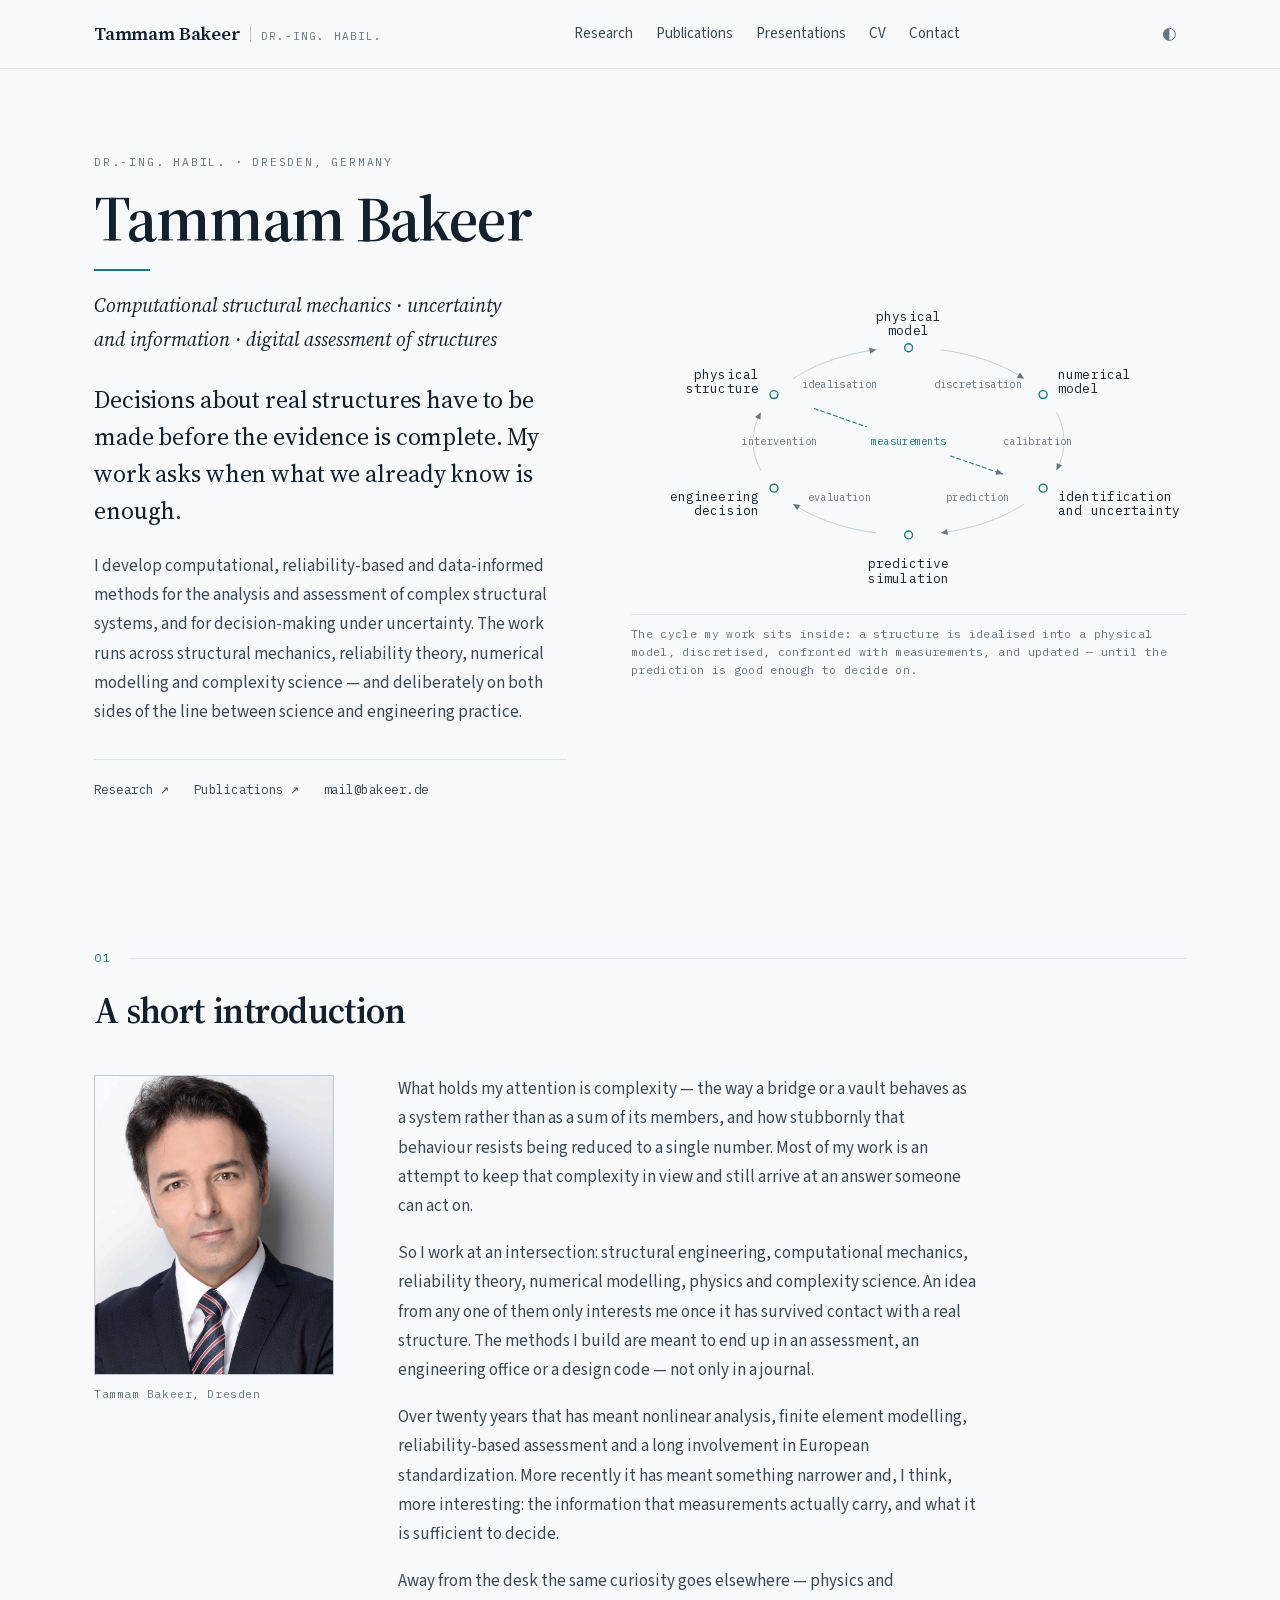
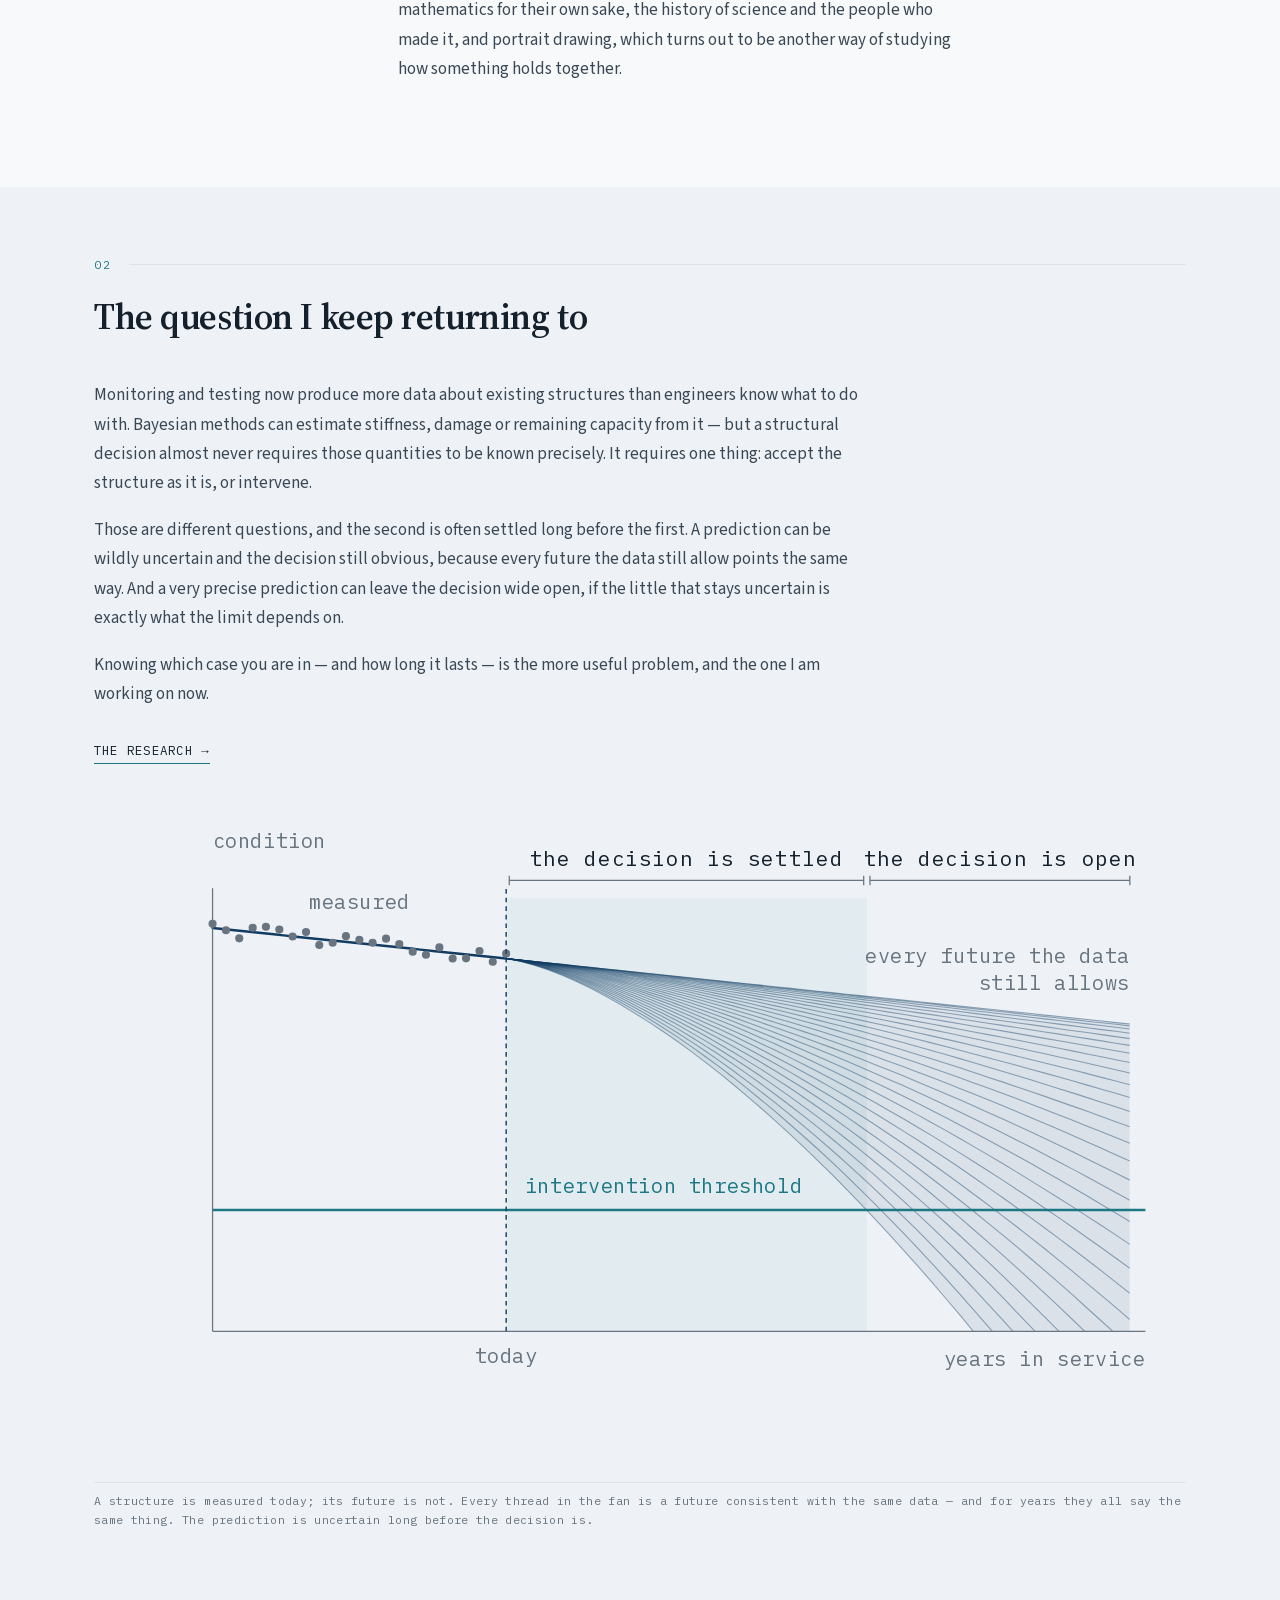
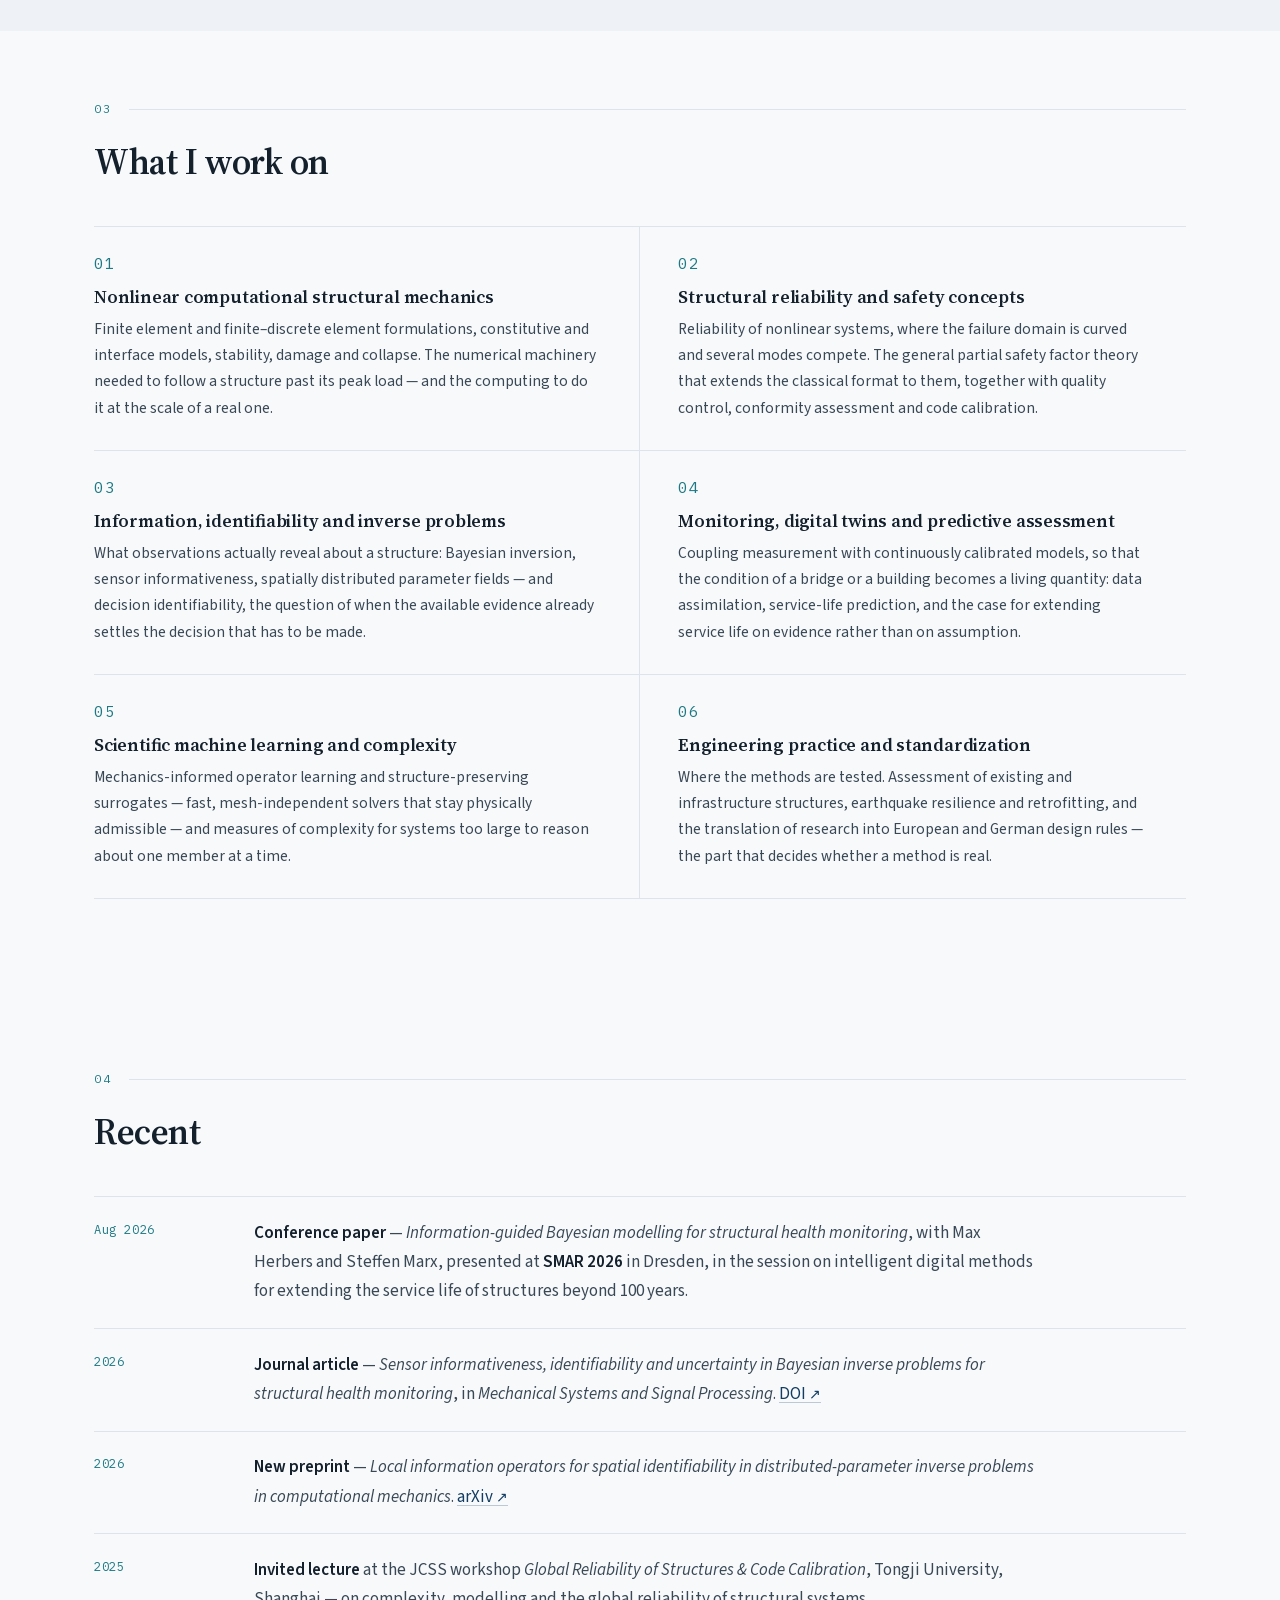
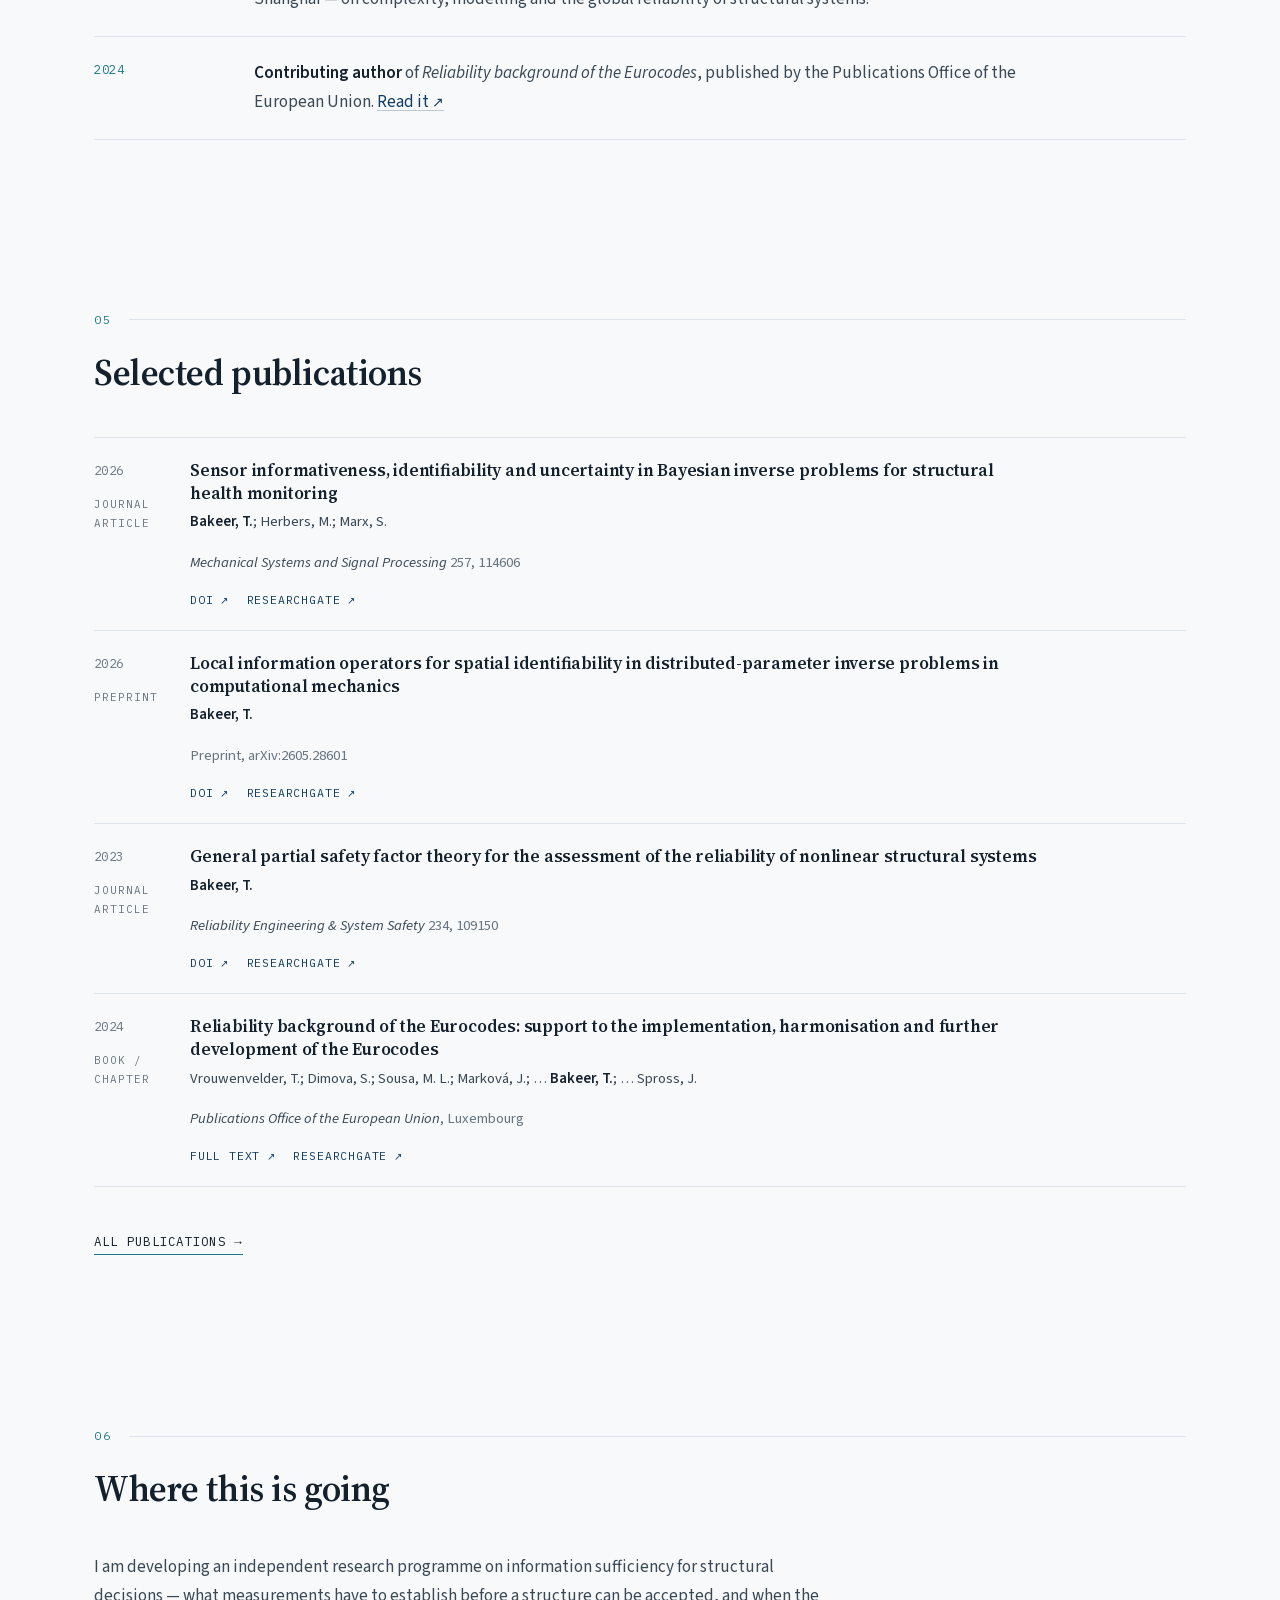
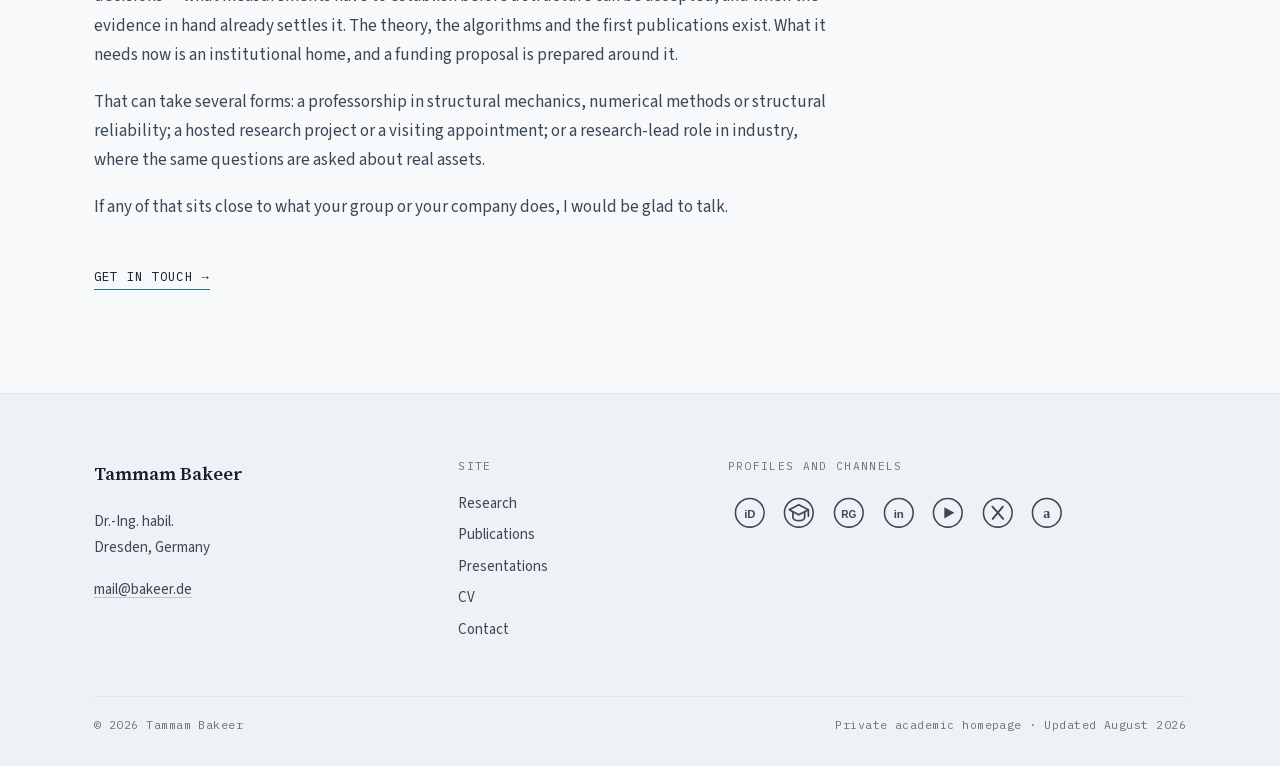
==== index.html @ cb38bbaf "Use bakeer.de as canonical domain" ====
<!doctype html>
<html lang="en">
<head>
<meta charset="utf-8">
<meta name="viewport" content="width=device-width, initial-scale=1">
<title>Tammam Bakeer &#8212; computational structural mechanics and structural reliability</title>
<meta name="description" content="Dr.-Ing. habil. Tammam Bakeer, Dresden: research in computational structural mechanics, structural reliability, Bayesian inverse problems and the data-informed assessment of existing structures.">
<link rel="canonical" href="https://bakeer.de/">
<meta name="author" content="Tammam Bakeer">
<meta name="theme-color" content="#f7f9fb" media="(prefers-color-scheme: light)">
<meta name="theme-color" content="#0f151b" media="(prefers-color-scheme: dark)">
<meta property="og:type" content="website">
<meta property="og:site_name" content="Tammam Bakeer">
<meta property="og:title" content="Tammam Bakeer">
<meta property="og:description" content="Dr.-Ing. habil. Tammam Bakeer, Dresden: research in computational structural mechanics, structural reliability, Bayesian inverse problems and the data-informed assessment of existing structures.">
<meta property="og:url" content="https://bakeer.de/">
<meta property="og:image" content="https://bakeer.de/assets/img/portrait.jpg">
<meta name="twitter:card" content="summary">
<meta name="twitter:site" content="@TammamBakeer">
<link rel="icon" href="/favicon.svg" type="image/svg+xml">
<link rel="preload" href="/assets/fonts/source-serif-4-600-normal-latin.woff2" as="font" type="font/woff2" crossorigin>
<link rel="preload" href="/assets/fonts/source-sans-3-400-normal-latin.woff2" as="font" type="font/woff2" crossorigin>
<link rel="stylesheet" href="/assets/css/site.css?v=2026-08-22e">
<script>(function(){try{var m=localStorage.getItem("tb-theme");if(m==="light"||m==="dark")document.documentElement.setAttribute("data-theme",m);}catch(e){}})();</script>
<script type="application/ld+json">
{"@context":"https://schema.org","@type":"Person","name":"Tammam Bakeer",
"honorificPrefix":"Dr.-Ing. habil.",
"jobTitle":"Structural engineer and researcher",
"description":"Research in computational structural mechanics, structural reliability, Bayesian inverse problems and the data-informed assessment of existing structures.",
"url":"https://bakeer.de/","image":"https://bakeer.de/assets/img/portrait.jpg","email":"mailto:mail@bakeer.de",
"address":{"@type":"PostalAddress","addressLocality":"Dresden","addressCountry":"DE"},
"alumniOf":[{"@type":"CollegeOrUniversity","name":"Technische Universit\u00e4t Dresden"},
{"@type":"CollegeOrUniversity","name":"Al-Baath University, Homs"}],
"knowsAbout":["Computational structural mechanics","Structural reliability","Uncertainty quantification",
"Bayesian inverse problems","Structural health monitoring","Digital twins","Nonlinear finite element analysis",
"Identifiability","Scientific machine learning","Assessment of existing structures"],
"sameAs":["https://orcid.org/0000-0001-6475-3907",
"https://scholar.google.com/citations?user=U3zgqDEAAAAJ",
"https://www.researchgate.net/profile/Tammam-Bakeer",
"https://www.linkedin.com/in/tammambakeer",
"https://www.youtube.com/@tammambakeer",
"https://x.com/TammamBakeer",
"https://tu-dresden.academia.edu/TammamBakeer"]}
</script>
</head>
<body>
<a class="skip" href="#main">Skip to content</a>
<header class="masthead">
  <div class="wrap masthead__inner">
    <a class="wordmark" href="/">
      <span class="wordmark__name">Tammam Bakeer</span>
      <span class="wordmark__rule" aria-hidden="true"></span>
      <span class="wordmark__title">Dr.-Ing. habil.</span>
    </a>
    <nav class="nav" id="site-nav" aria-label="Main">
      <a href="/research.html">Research</a>
      <a href="/publications.html">Publications</a>
      <a href="/presentations.html">Presentations</a>
      <a href="/cv.html">CV</a>
      <a href="/contact.html">Contact</a>
    </nav>
    <div class="tools">
      <button class="iconbtn" type="button" data-theme-toggle aria-label="Switch colour theme"><svg viewBox="0 0 24 24" fill="none" stroke="currentColor" stroke-width="1.4" aria-hidden="true"><circle cx="12" cy="12" r="8.6"/><path d="M12 3.4a8.6 8.6 0 0 0 0 17.2z" fill="currentColor" stroke="none"/></svg></button>
      <button class="iconbtn navbtn" type="button" data-nav-toggle aria-controls="site-nav" aria-expanded="false" aria-label="Menu"><svg viewBox="0 0 24 24" fill="none" stroke="currentColor" stroke-width="1.5" stroke-linecap="round" aria-hidden="true"><path d="M4 7h16M4 12h16M4 17h16"/></svg></button>
    </div>
  </div>
</header>
<main id="main">
<section class="hero"><div class="wrap"><div class="hero__grid"><div><p class="eyebrow">Dr.-Ing. habil. &#183; Dresden, Germany</p><h1 class="hero__name">Tammam Bakeer</h1><div class="hero__rule"></div><p class="hero__tag">Computational structural mechanics &#183; uncertainty and information &#183; digital assessment of structures</p><p class="lede hero__lede">Decisions about real structures have to be made before the evidence is complete. My work asks when what we already know is enough.</p><p class="prose">I develop computational, reliability-based and data-informed methods for the analysis and assessment of complex structural systems, and for decision-making under uncertainty. The work runs across structural mechanics, reliability theory, numerical modelling and complexity science &#8212; and deliberately on both sides of the line between science and engineering practice.</p><div class="hero__meta"><a class="arrow" href="/research.html">Research</a><a class="arrow" href="/publications.html">Publications</a><a href="mailto:mail@bakeer.de">mail@bakeer.de</a></div></div><figure class="figure "><svg viewBox="0 0 700 404" role="img" aria-labelledby="figCycT" xmlns="http://www.w3.org/2000/svg"><title id="figCycT">The assessment cycle: a structure is idealised into a physical model, discretised, calibrated against measurements, used to predict, and evaluated into an engineering decision that acts back on the structure</title><polyline class="fig-ring" points="204.34,127.04 207.12,125.22 209.96,123.44 212.87,121.69 215.83,119.98 218.85,118.31 221.93,116.67 225.06,115.08 228.26,113.52 231.50,112.01 234.79,110.54 238.14,109.10 241.54,107.72 244.98,106.37 248.47,105.07 252.00,103.81 255.58,102.60 259.19,101.43 262.85,100.31 266.55,99.23 270.28,98.20 274.05,97.22 277.85,96.29 281.68,95.40 285.54,94.56 289.43,93.78 293.35,93.04 297.29,92.35 301.26,91.71 305.24,91.12 309.25,90.58"/><polygon class="fig-head" points="309.25,90.58 300.30,88.00 301.36,95.53"/><text class="fig-label fig-halo" x="262.8" y="139.0" text-anchor="middle">idealisation</text><polyline class="fig-ring" points="390.75,90.58 394.76,91.12 398.74,91.71 402.71,92.35 406.65,93.04 410.57,93.78 414.46,94.56 418.32,95.40 422.15,96.29 425.95,97.22 429.72,98.20 433.45,99.23 437.15,100.31 440.81,101.43 444.42,102.60 448.00,103.81 451.53,105.07 455.02,106.37 458.46,107.72 461.86,109.10 465.21,110.54 468.50,112.01 471.74,113.52 474.94,115.08 478.07,116.67 481.15,118.31 484.17,119.98 487.13,121.69 490.04,123.44 492.88,125.22 495.66,127.04"/><polygon class="fig-head" points="495.66,127.04 490.55,119.26 486.45,125.65"/><text class="fig-label fig-halo" x="437.2" y="139.0" text-anchor="middle">discretisation</text><polyline class="fig-ring" points="536.41,169.54 537.63,171.89 538.78,174.27 539.84,176.65 540.82,179.05 541.72,181.47 542.53,183.89 543.26,186.32 543.90,188.76 544.45,191.21 544.93,193.67 545.31,196.13 545.61,198.59 545.83,201.06 545.96,203.53 546.00,206.00 545.96,208.47 545.83,210.94 545.61,213.41 545.31,215.87 544.93,218.33 544.45,220.79 543.90,223.24 543.26,225.68 542.53,228.11 541.72,230.53 540.82,232.95 539.84,235.35 538.78,237.73 537.63,240.11 536.41,242.46"/><polygon class="fig-head" points="536.41,242.46 543.61,236.57 536.82,233.16"/><text class="fig-label fig-halo" x="513.0" y="210.0" text-anchor="middle">calibration</text><polyline class="fig-ring" points="495.66,284.96 492.88,286.78 490.04,288.56 487.13,290.31 484.17,292.02 481.15,293.69 478.07,295.33 474.94,296.92 471.74,298.48 468.50,299.99 465.21,301.46 461.86,302.90 458.46,304.28 455.02,305.63 451.53,306.93 448.00,308.19 444.42,309.40 440.81,310.57 437.15,311.69 433.45,312.77 429.72,313.80 425.95,314.78 422.15,315.71 418.32,316.60 414.46,317.44 410.57,318.22 406.65,318.96 402.71,319.65 398.74,320.29 394.76,320.88 390.75,321.42"/><polygon class="fig-head" points="390.75,321.42 399.70,324.00 398.64,316.47"/><text class="fig-label fig-halo" x="437.2" y="281.0" text-anchor="middle">prediction</text><polyline class="fig-ring" points="309.25,321.42 305.24,320.88 301.26,320.29 297.29,319.65 293.35,318.96 289.43,318.22 285.54,317.44 281.68,316.60 277.85,315.71 274.05,314.78 270.28,313.80 266.55,312.77 262.85,311.69 259.19,310.57 255.58,309.40 252.00,308.19 248.47,306.93 244.98,305.63 241.54,304.28 238.14,302.90 234.79,301.46 231.50,299.99 228.26,298.48 225.06,296.92 221.93,295.33 218.85,293.69 215.83,292.02 212.87,290.31 209.96,288.56 207.12,286.78 204.34,284.96"/><polygon class="fig-head" points="204.34,284.96 209.45,292.74 213.55,286.35"/><text class="fig-label fig-halo" x="262.8" y="281.0" text-anchor="middle">evaluation</text><polyline class="fig-ring" points="163.59,242.46 162.37,240.11 161.22,237.73 160.16,235.35 159.18,232.95 158.28,230.53 157.47,228.11 156.74,225.68 156.10,223.24 155.55,220.79 155.07,218.33 154.69,215.87 154.39,213.41 154.17,210.94 154.04,208.47 154.00,206.00 154.04,203.53 154.17,201.06 154.39,198.59 154.69,196.13 155.07,193.67 155.55,191.21 156.10,188.76 156.74,186.32 157.47,183.89 158.28,181.47 159.18,179.05 160.16,176.65 161.22,174.27 162.37,171.89 163.59,169.54"/><polygon class="fig-head" points="163.59,169.54 156.39,175.43 163.18,178.84"/><text class="fig-label fig-halo" x="187.0" y="210.0" text-anchor="middle">intervention</text><line class="fig-dash" x1="231.2" y1="164.7" x2="297.1" y2="187.6"/><line class="fig-dash" x1="402.9" y1="224.4" x2="468.8" y2="247.3"/><polygon class="fig-head" points="468.82,247.30 462.04,240.92 459.54,248.10"/><text class="fig-label fig-label--a fig-halo" x="350.0" y="210.0" text-anchor="middle">measurements</text><circle class="fig-station" cx="180.3" cy="147.0" r="5"/><text class="fig-node fig-halo" x="161.5" y="127.0" text-anchor="end">physical</text><text class="fig-node fig-halo" x="161.5" y="145.0" text-anchor="end">structure</text><circle class="fig-station" cx="350.0" cy="88.0" r="5"/><text class="fig-node fig-halo" x="350.0" y="54.0" text-anchor="middle">physical</text><text class="fig-node fig-halo" x="350.0" y="72.0" text-anchor="middle">model</text><circle class="fig-station" cx="519.7" cy="147.0" r="5"/><text class="fig-node fig-halo" x="538.5" y="127.0" text-anchor="start">numerical</text><text class="fig-node fig-halo" x="538.5" y="145.0" text-anchor="start">model</text><circle class="fig-station" cx="519.7" cy="265.0" r="5"/><text class="fig-node fig-halo" x="538.5" y="281.0" text-anchor="start">identification</text><text class="fig-node fig-halo" x="538.5" y="299.0" text-anchor="start">and uncertainty</text><circle class="fig-station" cx="350.0" cy="324.0" r="5"/><text class="fig-node fig-halo" x="350.0" y="366.0" text-anchor="middle">predictive</text><text class="fig-node fig-halo" x="350.0" y="384.0" text-anchor="middle">simulation</text><circle class="fig-station" cx="180.3" cy="265.0" r="5"/><text class="fig-node fig-halo" x="161.5" y="281.0" text-anchor="end">engineering</text><text class="fig-node fig-halo" x="161.5" y="299.0" text-anchor="end">decision</text></svg><figcaption class="figure__cap">The cycle my work sits inside: a structure is idealised into a physical model, discretised, confronted with measurements, and updated &#8212; until the prediction is good enough to decide on.</figcaption></figure></div></div></section><section class="section "><div class="wrap"><div class="section__head"><div class="section__marker"><span class="section__num">01</span></div><h2 class="section__title">A short introduction</h2></div><div class="about"><figure class="portrait"><img src="/assets/img/portrait.jpg" width="800" height="1000" alt="Portrait of Tammam Bakeer"><figcaption>Tammam Bakeer, Dresden</figcaption></figure><div class="prose"><p>What holds my attention is complexity &#8212; the way a bridge or a vault behaves as a system rather than as a sum of its members, and how stubbornly that behaviour resists being reduced to a single number. Most of my work is an attempt to keep that complexity in view and still arrive at an answer someone can act on.</p><p>So I work at an intersection: structural engineering, computational mechanics, reliability theory, numerical modelling, physics and complexity science. An idea from any one of them only interests me once it has survived contact with a real structure. The methods I build are meant to end up in an assessment, an engineering office or a design code &#8212; not only in a journal.</p><p>Over twenty years that has meant nonlinear analysis, finite element modelling, reliability-based assessment and a long involvement in European standardization. More recently it has meant something narrower and, I think, more interesting: the information that measurements actually carry, and what it is sufficient to decide.</p><p>Away from the desk the same curiosity goes elsewhere &#8212; physics and mathematics for their own sake, the history of science and the people who made it, and portrait drawing, which turns out to be another way of studying how something holds together.</p></div></div></div></section><section class="section section--tint"><div class="wrap"><div class="section__head"><div class="section__marker"><span class="section__num">02</span></div><h2 class="section__title">The question I keep returning to</h2></div><div class="prose--wide" style="max-width:46em"><p>Monitoring and testing now produce more data about existing structures than engineers know what to do with. Bayesian methods can estimate stiffness, damage or remaining capacity from it &#8212; but a structural decision almost never requires those quantities to be known precisely. It requires one thing: accept the structure as it is, or intervene.</p><p>Those are different questions, and the second is often settled long before the first. A prediction can be wildly uncertain and the decision still obvious, because every future the data still allow points the same way. And a very precise prediction can leave the decision wide open, if the little that stays uncertain is exactly what the limit depends on.</p><p>Knowing which case you are in &#8212; and how long it lasts &#8212; is the more useful problem, and the one I am working on now.</p><p style="margin-top:1.6rem"><a class="cta" href="/research.html">The research &#8594;</a></p></div><div style="margin-top:clamp(2.5rem,5vw,4rem)"><figure class="figure "><svg viewBox="0 0 700 408" role="img" aria-labelledby="figFutT" xmlns="http://www.w3.org/2000/svg"><title id="figFutT">Measured condition of a structure up to today, a fan of possible futures consistent with that data, and an intervention threshold: for a long span every future says the same thing, and only later do they disagree</title><defs><clipPath id="fanWin"><rect x="76.0" y="38.0" width="588.0" height="284.0"/></clipPath></defs><rect class="fig-span" x="264.2" y="44.0" width="231.2" height="278.0"/><g clip-path="url(#fanWin)"><polygon class="fig-fan" points="264.2,83.0 271.3,83.8 278.4,84.5 285.6,85.3 292.7,86.0 299.9,86.7 307.0,87.5 314.1,88.2 321.3,89.0 328.4,89.7 335.6,90.5 342.7,91.2 349.8,91.9 357.0,92.7 364.1,93.4 371.3,94.2 378.4,94.9 385.5,95.7 392.7,96.4 399.8,97.1 407.0,97.9 414.1,98.6 421.2,99.4 428.4,100.1 435.5,100.9 442.7,101.6 449.8,102.3 456.9,103.1 464.1,103.8 471.2,104.6 478.4,105.3 485.5,106.1 492.6,106.8 499.8,107.5 506.9,108.3 514.1,109.0 521.2,109.8 528.3,110.5 535.5,111.3 542.6,112.0 549.8,112.7 556.9,113.5 564.0,114.2 571.2,115.0 578.3,115.7 585.5,116.5 592.6,117.2 599.7,117.9 606.9,118.7 614.0,119.4 621.2,120.2 628.3,120.9 635.4,121.6 642.6,122.4 649.7,123.1 656.9,123.9 664.0,124.6 664.0,454.6 656.9,444.5 649.7,434.5 642.6,424.5 635.4,414.7 628.3,405.0 621.2,395.4 614.0,385.9 606.9,376.5 599.7,367.2 592.6,358.1 585.5,349.0 578.3,340.0 571.2,331.2 564.0,322.5 556.9,313.9 549.8,305.3 542.6,297.0 535.5,288.7 528.3,280.5 521.2,272.5 514.1,264.6 506.9,256.8 499.8,249.1 492.6,241.6 485.5,234.2 478.4,226.9 471.2,219.7 464.1,212.7 456.9,205.8 449.8,199.0 442.7,192.4 435.5,185.9 428.4,179.6 421.2,173.4 414.1,167.3 407.0,161.4 399.8,155.7 392.7,150.1 385.5,144.6 378.4,139.4 371.3,134.3 364.1,129.3 357.0,124.6 349.8,120.0 342.7,115.6 335.6,111.4 328.4,107.4 321.3,103.6 314.1,100.1 307.0,96.7 299.9,93.7 292.7,90.8 285.6,88.3 278.4,86.1 271.3,84.3 264.2,83.0"/><polyline class="fig-thread" points="264.2,83.0 273.2,84.0 282.3,84.9 291.4,85.9 300.5,86.8 309.6,87.8 318.7,88.7 327.8,89.7 336.9,90.6 345.9,91.6 355.0,92.5 364.1,93.5 373.2,94.4 382.3,95.4 391.4,96.3 400.5,97.3 409.6,98.2 418.6,99.2 427.7,100.1 436.8,101.1 445.9,102.0 455.0,103.0 464.1,104.0 473.2,104.9 482.3,105.9 491.3,106.8 500.4,107.8 509.5,108.7 518.6,109.7 527.7,110.6 536.8,111.6 545.9,112.6 555.0,113.5 564.0,114.5 573.1,115.4 582.2,116.4 591.3,117.3 600.4,118.3 609.5,119.3 618.6,120.2 627.7,121.2 636.7,122.1 645.8,123.1 654.9,124.1 664.0,125.0"/><polyline class="fig-thread" points="264.2,83.0 273.2,84.0 282.3,84.9 291.4,85.9 300.5,86.8 309.6,87.8 318.7,88.8 327.8,89.7 336.9,90.7 345.9,91.7 355.0,92.6 364.1,93.6 373.2,94.6 382.3,95.5 391.4,96.5 400.5,97.5 409.6,98.5 418.6,99.4 427.7,100.4 436.8,101.4 445.9,102.4 455.0,103.4 464.1,104.3 473.2,105.3 482.3,106.3 491.3,107.3 500.4,108.3 509.5,109.3 518.6,110.3 527.7,111.2 536.8,112.2 545.9,113.2 555.0,114.2 564.0,115.2 573.1,116.2 582.2,117.2 591.3,118.2 600.4,119.2 609.5,120.2 618.6,121.2 627.7,122.2 636.7,123.2 645.8,124.2 654.9,125.2 664.0,126.2"/><polyline class="fig-thread" points="264.2,83.0 273.2,84.0 282.3,84.9 291.4,85.9 300.5,86.9 309.6,87.9 318.7,88.8 327.8,89.8 336.9,90.8 345.9,91.8 355.0,92.8 364.1,93.8 373.2,94.8 382.3,95.8 391.4,96.8 400.5,97.8 409.6,98.9 418.6,99.9 427.7,100.9 436.8,101.9 445.9,102.9 455.0,104.0 464.1,105.0 473.2,106.0 482.3,107.1 491.3,108.1 500.4,109.1 509.5,110.2 518.6,111.2 527.7,112.3 536.8,113.3 545.9,114.3 555.0,115.4 564.0,116.5 573.1,117.5 582.2,118.6 591.3,119.6 600.4,120.7 609.5,121.7 618.6,122.8 627.7,123.9 636.7,124.9 645.8,126.0 654.9,127.1 664.0,128.2"/><polyline class="fig-thread" points="264.2,83.0 273.2,84.0 282.3,85.0 291.4,86.0 300.5,86.9 309.6,88.0 318.7,89.0 327.8,90.0 336.9,91.0 345.9,92.0 355.0,93.1 364.1,94.1 373.2,95.2 382.3,96.2 391.4,97.3 400.5,98.3 409.6,99.4 418.6,100.5 427.7,101.5 436.8,102.6 445.9,103.7 455.0,104.8 464.1,105.9 473.2,107.0 482.3,108.1 491.3,109.2 500.4,110.3 509.5,111.4 518.6,112.5 527.7,113.7 536.8,114.8 545.9,115.9 555.0,117.0 564.0,118.2 573.1,119.3 582.2,120.5 591.3,121.6 600.4,122.8 609.5,123.9 618.6,125.1 627.7,126.2 636.7,127.4 645.8,128.6 654.9,129.7 664.0,130.9"/><polyline class="fig-thread" points="264.2,83.0 273.2,84.0 282.3,85.0 291.4,86.0 300.5,87.0 309.6,88.1 318.7,89.1 327.8,90.2 336.9,91.2 345.9,92.3 355.0,93.4 364.1,94.5 373.2,95.6 382.3,96.7 391.4,97.8 400.5,99.0 409.6,100.1 418.6,101.2 427.7,102.4 436.8,103.5 445.9,104.7 455.0,105.9 464.1,107.1 473.2,108.2 482.3,109.4 491.3,110.6 500.4,111.8 509.5,113.0 518.6,114.3 527.7,115.5 536.8,116.7 545.9,117.9 555.0,119.2 564.0,120.4 573.1,121.7 582.2,122.9 591.3,124.2 600.4,125.4 609.5,126.7 618.6,128.0 627.7,129.3 636.7,130.5 645.8,131.8 654.9,133.1 664.0,134.4"/><polyline class="fig-thread" points="264.2,83.0 273.2,84.0 282.3,85.0 291.4,86.1 300.5,87.1 309.6,88.2 318.7,89.3 327.8,90.4 336.9,91.5 345.9,92.7 355.0,93.8 364.1,95.0 373.2,96.1 382.3,97.3 391.4,98.5 400.5,99.7 409.6,101.0 418.6,102.2 427.7,103.4 436.8,104.7 445.9,105.9 455.0,107.2 464.1,108.5 473.2,109.8 482.3,111.1 491.3,112.4 500.4,113.7 509.5,115.0 518.6,116.4 527.7,117.7 536.8,119.0 545.9,120.4 555.0,121.8 564.0,123.1 573.1,124.5 582.2,125.9 591.3,127.3 600.4,128.7 609.5,130.1 618.6,131.5 627.7,133.0 636.7,134.4 645.8,135.8 654.9,137.3 664.0,138.7"/><polyline class="fig-thread" points="264.2,83.0 273.2,84.0 282.3,85.1 291.4,86.1 300.5,87.2 309.6,88.3 318.7,89.5 327.8,90.7 336.9,91.8 345.9,93.1 355.0,94.3 364.1,95.5 373.2,96.8 382.3,98.1 391.4,99.3 400.5,100.6 409.6,102.0 418.6,103.3 427.7,104.6 436.8,106.0 445.9,107.4 455.0,108.8 464.1,110.2 473.2,111.6 482.3,113.0 491.3,114.4 500.4,115.9 509.5,117.4 518.6,118.8 527.7,120.3 536.8,121.8 545.9,123.3 555.0,124.8 564.0,126.4 573.1,127.9 582.2,129.4 591.3,131.0 600.4,132.6 609.5,134.2 618.6,135.7 627.7,137.3 636.7,139.0 645.8,140.6 654.9,142.2 664.0,143.8"/><polyline class="fig-thread" points="264.2,83.0 273.2,84.0 282.3,85.1 291.4,86.2 300.5,87.4 309.6,88.5 318.7,89.7 327.8,91.0 336.9,92.2 345.9,93.5 355.0,94.8 364.1,96.2 373.2,97.5 382.3,98.9 391.4,100.3 400.5,101.7 409.6,103.1 418.6,104.6 427.7,106.1 436.8,107.5 445.9,109.0 455.0,110.6 464.1,112.1 473.2,113.7 482.3,115.2 491.3,116.8 500.4,118.4 509.5,120.0 518.6,121.7 527.7,123.3 536.8,125.0 545.9,126.7 555.0,128.4 564.0,130.1 573.1,131.8 582.2,133.5 591.3,135.3 600.4,137.0 609.5,138.8 618.6,140.6 627.7,142.4 636.7,144.2 645.8,146.0 654.9,147.9 664.0,149.7"/><polyline class="fig-thread" points="264.2,83.0 273.2,84.1 282.3,85.1 291.4,86.3 300.5,87.5 309.6,88.7 318.7,90.0 327.8,91.3 336.9,92.7 345.9,94.0 355.0,95.5 364.1,96.9 373.2,98.3 382.3,99.8 391.4,101.4 400.5,102.9 409.6,104.5 418.6,106.0 427.7,107.6 436.8,109.3 445.9,110.9 455.0,112.6 464.1,114.3 473.2,116.0 482.3,117.8 491.3,119.5 500.4,121.3 509.5,123.1 518.6,124.9 527.7,126.8 536.8,128.6 545.9,130.5 555.0,132.4 564.0,134.3 573.1,136.2 582.2,138.2 591.3,140.1 600.4,142.1 609.5,144.1 618.6,146.1 627.7,148.1 636.7,150.2 645.8,152.2 654.9,154.3 664.0,156.4"/><polyline class="fig-thread" points="264.2,83.0 273.2,84.1 282.3,85.2 291.4,86.4 300.5,87.7 309.6,89.0 318.7,90.3 327.8,91.7 336.9,93.2 345.9,94.6 355.0,96.1 364.1,97.7 373.2,99.3 382.3,100.9 391.4,102.5 400.5,104.2 409.6,105.9 418.6,107.7 427.7,109.4 436.8,111.2 445.9,113.0 455.0,114.9 464.1,116.8 473.2,118.7 482.3,120.6 491.3,122.5 500.4,124.5 509.5,126.5 518.6,128.5 527.7,130.6 536.8,132.6 545.9,134.7 555.0,136.8 564.0,139.0 573.1,141.1 582.2,143.3 591.3,145.5 600.4,147.7 609.5,150.0 618.6,152.2 627.7,154.5 636.7,156.8 645.8,159.2 654.9,161.5 664.0,163.9"/><polyline class="fig-thread" points="264.2,83.0 273.2,84.1 282.3,85.3 291.4,86.5 300.5,87.8 309.6,89.2 318.7,90.7 327.8,92.2 336.9,93.7 345.9,95.3 355.0,96.9 364.1,98.6 373.2,100.3 382.3,102.1 391.4,103.9 400.5,105.7 409.6,107.6 418.6,109.5 427.7,111.4 436.8,113.4 445.9,115.4 455.0,117.4 464.1,119.5 473.2,121.6 482.3,123.7 491.3,125.9 500.4,128.1 509.5,130.3 518.6,132.5 527.7,134.8 536.8,137.1 545.9,139.4 555.0,141.8 564.0,144.2 573.1,146.6 582.2,149.0 591.3,151.5 600.4,154.0 609.5,156.5 618.6,159.0 627.7,161.6 636.7,164.2 645.8,166.8 654.9,169.4 664.0,172.1"/><polyline class="fig-thread" points="264.2,83.0 273.2,84.1 282.3,85.3 291.4,86.6 300.5,88.0 309.6,89.5 318.7,91.0 327.8,92.6 336.9,94.3 345.9,96.0 355.0,97.8 364.1,99.6 373.2,101.4 382.3,103.4 391.4,105.3 400.5,107.3 409.6,109.4 418.6,111.4 427.7,113.6 436.8,115.7 445.9,117.9 455.0,120.2 464.1,122.5 473.2,124.8 482.3,127.1 491.3,129.5 500.4,132.0 509.5,134.4 518.6,136.9 527.7,139.4 536.8,142.0 545.9,144.6 555.0,147.2 564.0,149.9 573.1,152.6 582.2,155.3 591.3,158.0 600.4,160.8 609.5,163.6 618.6,166.5 627.7,169.3 636.7,172.2 645.8,175.2 654.9,178.1 664.0,181.1"/><polyline class="fig-thread" points="264.2,83.0 273.2,84.1 282.3,85.4 291.4,86.8 300.5,88.2 309.6,89.8 318.7,91.4 327.8,93.1 336.9,94.9 345.9,96.8 355.0,98.7 364.1,100.6 373.2,102.7 382.3,104.7 391.4,106.9 400.5,109.1 409.6,111.3 418.6,113.6 427.7,115.9 436.8,118.3 445.9,120.7 455.0,123.2 464.1,125.7 473.2,128.3 482.3,130.9 491.3,133.5 500.4,136.2 509.5,138.9 518.6,141.7 527.7,144.5 536.8,147.3 545.9,150.2 555.0,153.1 564.0,156.1 573.1,159.1 582.2,162.1 591.3,165.2 600.4,168.3 609.5,171.4 618.6,174.6 627.7,177.8 636.7,181.0 645.8,184.3 654.9,187.6 664.0,190.9"/><polyline class="fig-thread" points="264.2,83.0 273.2,84.2 282.3,85.5 291.4,86.9 300.5,88.5 309.6,90.1 318.7,91.9 327.8,93.7 336.9,95.6 345.9,97.6 355.0,99.7 364.1,101.8 373.2,104.0 382.3,106.3 391.4,108.6 400.5,111.0 409.6,113.4 418.6,115.9 427.7,118.4 436.8,121.1 445.9,123.7 455.0,126.4 464.1,129.2 473.2,132.0 482.3,134.9 491.3,137.8 500.4,140.7 509.5,143.8 518.6,146.8 527.7,149.9 536.8,153.1 545.9,156.2 555.0,159.5 564.0,162.8 573.1,166.1 582.2,169.4 591.3,172.8 600.4,176.3 609.5,179.8 618.6,183.3 627.7,186.9 636.7,190.5 645.8,194.1 654.9,197.8 664.0,201.5"/><polyline class="fig-thread" points="264.2,83.0 273.2,84.2 282.3,85.5 291.4,87.1 300.5,88.7 309.6,90.5 318.7,92.3 327.8,94.3 336.9,96.4 345.9,98.5 355.0,100.7 364.1,103.0 373.2,105.4 382.3,107.9 391.4,110.4 400.5,113.0 409.6,115.7 418.6,118.4 427.7,121.2 436.8,124.0 445.9,126.9 455.0,129.9 464.1,132.9 473.2,136.0 482.3,139.2 491.3,142.4 500.4,145.7 509.5,149.0 518.6,152.3 527.7,155.8 536.8,159.2 545.9,162.7 555.0,166.3 564.0,169.9 573.1,173.6 582.2,177.3 591.3,181.1 600.4,184.9 609.5,188.8 618.6,192.7 627.7,196.6 636.7,200.6 645.8,204.7 654.9,208.8 664.0,212.9"/><polyline class="fig-thread" points="264.2,83.0 273.2,84.2 282.3,85.6 291.4,87.2 300.5,89.0 309.6,90.9 318.7,92.8 327.8,95.0 336.9,97.2 345.9,99.5 355.0,101.9 364.1,104.4 373.2,106.9 382.3,109.6 391.4,112.3 400.5,115.2 409.6,118.1 418.6,121.0 427.7,124.1 436.8,127.2 445.9,130.4 455.0,133.6 464.1,137.0 473.2,140.3 482.3,143.8 491.3,147.3 500.4,150.9 509.5,154.5 518.6,158.2 527.7,162.0 536.8,165.8 545.9,169.7 555.0,173.6 564.0,177.6 573.1,181.7 582.2,185.8 591.3,189.9 600.4,194.1 609.5,198.4 618.6,202.7 627.7,207.1 636.7,211.5 645.8,216.0 654.9,220.5 664.0,225.1"/><polyline class="fig-thread" points="264.2,83.0 273.2,84.2 282.3,85.7 291.4,87.4 300.5,89.3 309.6,91.3 318.7,93.4 327.8,95.6 336.9,98.0 345.9,100.5 355.0,103.1 364.1,105.8 373.2,108.6 382.3,111.4 391.4,114.4 400.5,117.5 409.6,120.6 418.6,123.9 427.7,127.2 436.8,130.6 445.9,134.1 455.0,137.6 464.1,141.2 473.2,144.9 482.3,148.7 491.3,152.6 500.4,156.5 509.5,160.5 518.6,164.5 527.7,168.6 536.8,172.8 545.9,177.1 555.0,181.4 564.0,185.8 573.1,190.2 582.2,194.7 591.3,199.3 600.4,203.9 609.5,208.6 618.6,213.4 627.7,218.2 636.7,223.1 645.8,228.0 654.9,233.0 664.0,238.0"/><polyline class="fig-thread" points="264.2,83.0 273.2,84.3 282.3,85.8 291.4,87.6 300.5,89.6 309.6,91.7 318.7,93.9 327.8,96.4 336.9,98.9 345.9,101.6 355.0,104.4 364.1,107.3 373.2,110.3 382.3,113.4 391.4,116.6 400.5,119.9 409.6,123.3 418.6,126.9 427.7,130.5 436.8,134.2 445.9,137.9 455.0,141.8 464.1,145.8 473.2,149.8 482.3,153.9 491.3,158.1 500.4,162.4 509.5,166.7 518.6,171.2 527.7,175.7 536.8,180.3 545.9,184.9 555.0,189.7 564.0,194.5 573.1,199.3 582.2,204.3 591.3,209.3 600.4,214.3 609.5,219.5 618.6,224.7 627.7,230.0 636.7,235.3 645.8,240.7 654.9,246.2 664.0,251.7"/><polyline class="fig-thread" points="264.2,83.0 273.2,84.3 282.3,85.9 291.4,87.8 300.5,89.9 309.6,92.1 318.7,94.5 327.8,97.1 336.9,99.9 345.9,102.7 355.0,105.7 364.1,108.8 373.2,112.1 382.3,115.5 391.4,118.9 400.5,122.5 409.6,126.2 418.6,130.0 427.7,133.9 436.8,137.9 445.9,142.1 455.0,146.3 464.1,150.6 473.2,154.9 482.3,159.4 491.3,164.0 500.4,168.6 509.5,173.4 518.6,178.2 527.7,183.1 536.8,188.1 545.9,193.2 555.0,198.4 564.0,203.6 573.1,208.9 582.2,214.3 591.3,219.8 600.4,225.4 609.5,231.0 618.6,236.7 627.7,242.4 636.7,248.3 645.8,254.2 654.9,260.2 664.0,266.3"/><polyline class="fig-thread" points="264.2,83.0 273.2,84.3 282.3,86.0 291.4,88.0 300.5,90.2 309.6,92.6 318.7,95.2 327.8,97.9 336.9,100.9 345.9,103.9 355.0,107.1 364.1,110.5 373.2,114.0 382.3,117.6 391.4,121.4 400.5,125.3 409.6,129.3 418.6,133.4 427.7,137.6 436.8,141.9 445.9,146.4 455.0,150.9 464.1,155.6 473.2,160.4 482.3,165.2 491.3,170.2 500.4,175.2 509.5,180.4 518.6,185.6 527.7,191.0 536.8,196.4 545.9,202.0 555.0,207.6 564.0,213.3 573.1,219.1 582.2,224.9 591.3,230.9 600.4,236.9 609.5,243.1 618.6,249.3 627.7,255.6 636.7,262.0 645.8,268.4 654.9,275.0 664.0,281.6"/><polyline class="fig-thread" points="264.2,83.0 273.2,84.4 282.3,86.2 291.4,88.2 300.5,90.5 309.6,93.1 318.7,95.8 327.8,98.8 336.9,101.9 345.9,105.2 355.0,108.6 364.1,112.3 373.2,116.0 382.3,119.9 391.4,124.0 400.5,128.1 409.6,132.4 418.6,136.9 427.7,141.4 436.8,146.1 445.9,150.9 455.0,155.9 464.1,160.9 473.2,166.1 482.3,171.3 491.3,176.7 500.4,182.2 509.5,187.8 518.6,193.5 527.7,199.2 536.8,205.1 545.9,211.1 555.0,217.2 564.0,223.4 573.1,229.7 582.2,236.1 591.3,242.6 600.4,249.1 609.5,255.8 618.6,262.6 627.7,269.4 636.7,276.3 645.8,283.3 654.9,290.5 664.0,297.7"/><polyline class="fig-thread" points="264.2,83.0 273.2,84.4 282.3,86.3 291.4,88.5 300.5,90.9 309.6,93.6 318.7,96.5 327.8,99.7 336.9,103.0 345.9,106.5 355.0,110.2 364.1,114.1 373.2,118.1 382.3,122.3 391.4,126.7 400.5,131.2 409.6,135.8 418.6,140.6 427.7,145.5 436.8,150.5 445.9,155.7 455.0,161.0 464.1,166.5 473.2,172.0 482.3,177.7 491.3,183.5 500.4,189.4 509.5,195.5 518.6,201.6 527.7,207.9 536.8,214.3 545.9,220.8 555.0,227.4 564.0,234.1 573.1,240.9 582.2,247.8 591.3,254.8 600.4,261.9 609.5,269.1 618.6,276.5 627.7,283.9 636.7,291.4 645.8,299.0 654.9,306.7 664.0,314.5"/><polyline class="fig-thread" points="264.2,83.0 273.2,84.5 282.3,86.4 291.4,88.7 300.5,91.3 309.6,94.2 318.7,97.3 327.8,100.6 336.9,104.2 345.9,107.9 355.0,111.9 364.1,116.0 373.2,120.3 382.3,124.8 391.4,129.5 400.5,134.3 409.6,139.3 418.6,144.4 427.7,149.7 436.8,155.1 445.9,160.7 455.0,166.4 464.1,172.3 473.2,178.3 482.3,184.4 491.3,190.7 500.4,197.1 509.5,203.6 518.6,210.2 527.7,217.0 536.8,223.9 545.9,230.9 555.0,238.0 564.0,245.2 573.1,252.6 582.2,260.0 591.3,267.6 600.4,275.3 609.5,283.1 618.6,291.0 627.7,299.0 636.7,307.2 645.8,315.4 654.9,323.7 664.0,332.2"/><polyline class="fig-thread" points="264.2,83.0 273.2,84.5 282.3,86.5 291.4,88.9 300.5,91.7 309.6,94.7 318.7,98.0 327.8,101.6 336.9,105.4 345.9,109.4 355.0,113.6 364.1,118.0 373.2,122.6 382.3,127.4 391.4,132.4 400.5,137.6 409.6,142.9 418.6,148.5 427.7,154.1 436.8,160.0 445.9,165.9 455.0,172.1 464.1,178.4 473.2,184.8 482.3,191.4 491.3,198.1 500.4,205.0 509.5,212.0 518.6,219.2 527.7,226.4 536.8,233.8 545.9,241.4 555.0,249.1 564.0,256.9 573.1,264.8 582.2,272.8 591.3,281.0 600.4,289.3 609.5,297.7 618.6,306.2 627.7,314.9 636.7,323.6 645.8,332.5 654.9,341.5 664.0,350.6"/><polyline class="fig-thread" points="264.2,83.0 273.2,84.6 282.3,86.7 291.4,89.2 300.5,92.1 309.6,95.3 318.7,98.8 327.8,102.6 336.9,106.6 345.9,110.9 355.0,115.4 364.1,120.1 373.2,125.0 382.3,130.2 391.4,135.5 400.5,141.0 409.6,146.8 418.6,152.6 427.7,158.7 436.8,165.0 445.9,171.4 455.0,178.0 464.1,184.7 473.2,191.6 482.3,198.7 491.3,205.9 500.4,213.3 509.5,220.8 518.6,228.5 527.7,236.3 536.8,244.3 545.9,252.4 555.0,260.6 564.0,269.0 573.1,277.5 582.2,286.2 591.3,294.9 600.4,303.9 609.5,312.9 618.6,322.1 627.7,331.4 636.7,340.8 645.8,350.4 654.9,360.0 664.0,369.8"/><polyline class="fig-thread" points="264.2,83.0 273.2,84.6 282.3,86.8 291.4,89.5 300.5,92.5 309.6,95.9 318.7,99.6 327.8,103.7 336.9,107.9 345.9,112.5 355.0,117.3 364.1,122.3 373.2,127.5 382.3,133.0 391.4,138.7 400.5,144.6 409.6,150.7 418.6,157.0 427.7,163.5 436.8,170.2 445.9,177.1 455.0,184.1 464.1,191.3 473.2,198.7 482.3,206.3 491.3,214.0 500.4,221.9 509.5,230.0 518.6,238.2 527.7,246.6 536.8,255.1 545.9,263.8 555.0,272.6 564.0,281.6 573.1,290.7 582.2,300.0 591.3,309.5 600.4,319.0 609.5,328.7 618.6,338.6 627.7,348.6 636.7,358.7 645.8,368.9 654.9,379.3 664.0,389.9"/><polyline class="fig-thread" points="264.2,83.0 273.2,84.6 282.3,87.0 291.4,89.8 300.5,93.0 309.6,96.6 318.7,100.5 327.8,104.7 336.9,109.3 345.9,114.1 355.0,119.2 364.1,124.6 373.2,130.1 382.3,136.0 391.4,142.0 400.5,148.3 409.6,154.8 418.6,161.6 427.7,168.5 436.8,175.6 445.9,182.9 455.0,190.5 464.1,198.2 473.2,206.1 482.3,214.2 491.3,222.4 500.4,230.9 509.5,239.5 518.6,248.3 527.7,257.2 536.8,266.4 545.9,275.7 555.0,285.1 564.0,294.7 573.1,304.5 582.2,314.4 591.3,324.5 600.4,334.8 609.5,345.2 618.6,355.7 627.7,366.4 636.7,377.3 645.8,388.2 654.9,399.4 664.0,410.7"/><polyline class="fig-thread" points="264.2,83.0 273.2,84.7 282.3,87.1 291.4,90.1 300.5,93.4 309.6,97.2 318.7,101.4 327.8,105.9 336.9,110.7 345.9,115.8 355.0,121.2 364.1,126.9 373.2,132.8 382.3,139.0 391.4,145.5 400.5,152.2 409.6,159.1 418.6,166.3 427.7,173.7 436.8,181.2 445.9,189.1 455.0,197.1 464.1,205.3 473.2,213.7 482.3,222.3 491.3,231.2 500.4,240.2 509.5,249.4 518.6,258.8 527.7,268.3 536.8,278.1 545.9,288.0 555.0,298.1 564.0,308.4 573.1,318.8 582.2,329.4 591.3,340.2 600.4,351.1 609.5,362.2 618.6,373.5 627.7,384.9 636.7,396.5 645.8,408.3 654.9,420.2 664.0,432.2"/><polyline class="fig-thread" points="264.2,83.0 273.2,84.8 282.3,87.3 291.4,90.4 300.5,93.9 309.6,97.9 318.7,102.3 327.8,107.1 336.9,112.2 345.9,117.6 355.0,123.3 364.1,129.3 373.2,135.6 382.3,142.2 391.4,149.1 400.5,156.2 409.6,163.6 418.6,171.2 427.7,179.0 436.8,187.1 445.9,195.4 455.0,203.9 464.1,212.7 473.2,221.6 482.3,230.8 491.3,240.2 500.4,249.8 509.5,259.6 518.6,269.6 527.7,279.8 536.8,290.2 545.9,300.8 555.0,311.5 564.0,322.5 573.1,333.6 582.2,344.9 591.3,356.4 600.4,368.1 609.5,379.9 618.6,392.0 627.7,404.1 636.7,416.5 645.8,429.0 654.9,441.7 664.0,454.6"/></g><polyline class="fig-accent" points="76.00,63.46 79.14,63.79 82.27,64.11 85.41,64.44 88.54,64.76 91.68,65.09 94.82,65.42 97.95,65.74 101.09,66.07 104.22,66.40 107.36,66.72 110.50,67.05 113.63,67.37 116.77,67.70 119.90,68.03 123.04,68.35 126.18,68.68 129.31,69.01 132.45,69.33 135.58,69.66 138.72,69.98 141.86,70.31 144.99,70.64 148.13,70.96 151.26,71.29 154.40,71.61 157.54,71.94 160.67,72.27 163.81,72.59 166.94,72.92 170.08,73.25 173.22,73.57 176.35,73.90 179.49,74.22 182.62,74.55 185.76,74.88 188.90,75.20 192.03,75.53 195.17,75.86 198.30,76.18 201.44,76.51 204.58,76.83 207.71,77.16 210.85,77.49 213.98,77.81 217.12,78.14 220.26,78.46 223.39,78.79 226.53,79.12 229.66,79.44 232.80,79.77 235.94,80.10 239.07,80.42 242.21,80.75 245.34,81.07 248.48,81.40 251.62,81.73 254.75,82.05 257.89,82.38 261.02,82.71 264.16,83.03"/><circle class="fig-dot" cx="76.0" cy="60.8" r="2.6"/><circle class="fig-dot" cx="84.6" cy="64.9" r="2.6"/><circle class="fig-dot" cx="93.1" cy="70.1" r="2.6"/><circle class="fig-dot" cx="101.7" cy="63.3" r="2.6"/><circle class="fig-dot" cx="110.2" cy="62.7" r="2.6"/><circle class="fig-dot" cx="118.8" cy="64.5" r="2.6"/><circle class="fig-dot" cx="127.3" cy="68.9" r="2.6"/><circle class="fig-dot" cx="135.9" cy="66.0" r="2.6"/><circle class="fig-dot" cx="144.4" cy="74.4" r="2.6"/><circle class="fig-dot" cx="153.0" cy="72.9" r="2.6"/><circle class="fig-dot" cx="161.5" cy="68.7" r="2.6"/><circle class="fig-dot" cx="170.1" cy="71.1" r="2.6"/><circle class="fig-dot" cx="178.6" cy="72.9" r="2.6"/><circle class="fig-dot" cx="187.2" cy="70.3" r="2.6"/><circle class="fig-dot" cx="195.7" cy="73.7" r="2.6"/><circle class="fig-dot" cx="204.3" cy="78.7" r="2.6"/><circle class="fig-dot" cx="212.8" cy="80.6" r="2.6"/><circle class="fig-dot" cx="221.4" cy="75.9" r="2.6"/><circle class="fig-dot" cx="229.9" cy="83.0" r="2.6"/><circle class="fig-dot" cx="238.5" cy="82.9" r="2.6"/><circle class="fig-dot" cx="247.1" cy="78.2" r="2.6"/><circle class="fig-dot" cx="255.6" cy="85.1" r="2.6"/><circle class="fig-dot" cx="264.2" cy="79.9" r="2.6"/><line class="fig-thin" x1="76.0" y1="322.0" x2="674.0" y2="322.0"/><line class="fig-thin" x1="76.0" y1="322.0" x2="76.0" y2="38.0"/><line class="fig-limit" x1="76.0" y1="244.2" x2="674.0" y2="244.2"/><line class="fig-dashthin" x1="264.2" y1="322.0" x2="264.2" y2="38.0"/><path class="fig-thin" d="M 266.2 30.0 l 0 6 M 493.4 30.0 l 0 6 M 266.2 33.0 L 493.4 33.0"/><text class="fig-label fig-label--n" x="379.8" y="24.0" text-anchor="middle">the decision is settled</text><path class="fig-thin" d="M 497.4 30.0 l 0 6 M 664.0 30.0 l 0 6 M 497.4 33.0 L 664.0 33.0"/><text class="fig-label fig-label--n" x="580.7" y="24.0" text-anchor="middle">the decision is open</text><text class="fig-label" x="170.1" y="51.2" text-anchor="middle">measured</text><text class="fig-label" x="264.2" y="342.0" text-anchor="middle">today</text><text class="fig-label fig-label--a" x="276.2" y="233.2">intervention threshold</text><text class="fig-label" x="664.0" y="86.0" text-anchor="end">every future the data</text><text class="fig-label" x="664.0" y="103.0" text-anchor="end">still allows</text><text class="fig-label" x="76.0" y="12.0">condition</text><text class="fig-label" x="674.0" y="344.0" text-anchor="end">years in service</text></svg><figcaption class="figure__cap">A structure is measured today; its future is not. Every thread in the fan is a future consistent with the same data &#8212; and for years they all say the same thing. The prediction is uncertain long before the decision is.</figcaption></figure></div></div></section><section class="section "><div class="wrap"><div class="section__head"><div class="section__marker"><span class="section__num">03</span></div><h2 class="section__title">What I work on</h2></div><div class="fields"><div class="field"><p class="field__num">01</p><h3 class="field__title">Nonlinear computational structural mechanics</h3><p>Finite element and finite&#8211;discrete element formulations, constitutive and interface models, stability, damage and collapse. The numerical machinery needed to follow a structure past its peak load &#8212; and the computing to do it at the scale of a real one.</p></div><div class="field"><p class="field__num">02</p><h3 class="field__title">Structural reliability and safety concepts</h3><p>Reliability of nonlinear systems, where the failure domain is curved and several modes compete. The general partial safety factor theory that extends the classical format to them, together with quality control, conformity assessment and code calibration.</p></div><div class="field"><p class="field__num">03</p><h3 class="field__title">Information, identifiability and inverse problems</h3><p>What observations actually reveal about a structure: Bayesian inversion, sensor informativeness, spatially distributed parameter fields &#8212; and decision identifiability, the question of when the available evidence already settles the decision that has to be made.</p></div><div class="field"><p class="field__num">04</p><h3 class="field__title">Monitoring, digital twins and predictive assessment</h3><p>Coupling measurement with continuously calibrated models, so that the condition of a bridge or a building becomes a living quantity: data assimilation, service-life prediction, and the case for extending service life on evidence rather than on assumption.</p></div><div class="field"><p class="field__num">05</p><h3 class="field__title">Scientific machine learning and complexity</h3><p>Mechanics-informed operator learning and structure-preserving surrogates &#8212; fast, mesh-independent solvers that stay physically admissible &#8212; and measures of complexity for systems too large to reason about one member at a time.</p></div><div class="field"><p class="field__num">06</p><h3 class="field__title">Engineering practice and standardization</h3><p>Where the methods are tested. Assessment of existing and infrastructure structures, earthquake resilience and retrofitting, and the translation of research into European and German design rules &#8212; the part that decides whether a method is real.</p></div></div></div></section><section class="section "><div class="wrap"><div class="section__head"><div class="section__marker"><span class="section__num">04</span></div><h2 class="section__title">Recent</h2></div><div class="news"><div class="news__item"><p class="news__when">Aug 2026</p><div class="news__what"><strong>Conference paper</strong> &#8212; <em>Information-guided Bayesian modelling for structural health monitoring</em>, with Max Herbers and Steffen Marx, presented at <strong>SMAR 2026</strong> in Dresden, in the session on intelligent digital methods for extending the service life of structures beyond 100 years.</div></div><div class="news__item"><p class="news__when">2026</p><div class="news__what"><strong>Journal article</strong> &#8212; <em>Sensor informativeness, identifiability and uncertainty in Bayesian inverse problems for structural health monitoring</em>, in <em>Mechanical Systems and Signal Processing</em>. <a class="u arrow" href="https://doi.org/10.1016/j.ymssp.2026.114606" rel="noopener">DOI</a></div></div><div class="news__item"><p class="news__when">2026</p><div class="news__what"><strong>New preprint</strong> &#8212; <em>Local information operators for spatial identifiability in distributed-parameter inverse problems in computational mechanics</em>. <a class="u arrow" href="https://doi.org/10.48550/arXiv.2605.28601" rel="noopener">arXiv</a></div></div><div class="news__item"><p class="news__when">2025</p><div class="news__what"><strong>Invited lecture</strong> at the JCSS workshop <em>Global Reliability of Structures &amp; Code Calibration</em>, Tongji University, Shanghai &#8212; on complexity, modelling and the global reliability of structural systems.</div></div><div class="news__item"><p class="news__when">2024</p><div class="news__what"><strong>Contributing author</strong> of <em>Reliability background of the Eurocodes</em>, published by the Publications Office of the European Union. <a class="u arrow" href="https://data.europa.eu/doi/10.2760/9482837" rel="noopener">Read it</a></div></div></div></div></section><section class="section "><div class="wrap"><div class="section__head"><div class="section__marker"><span class="section__num">05</span></div><h2 class="section__title">Selected publications</h2></div><div class="pubs"><article class="pub" data-kind="journal"><div><p class="pub__year">2026</p><p class="mono" style="font-size:.68rem;letter-spacing:.09em;text-transform:uppercase;margin-top:.15rem">Journal article</p></div><div class="pub__body"><h3 class="pub__title">Sensor informativeness, identifiability and uncertainty in Bayesian inverse problems for structural health monitoring</h3><p class="pub__authors"><span class="me">Bakeer, T.</span>; Herbers, M.; Marx, S.</p><p class="pub__venue"><em>Mechanical Systems and Signal Processing</em> 257, 114606</p><p class="pub__links"><a class="arrow" href="https://doi.org/10.1016/j.ymssp.2026.114606" rel="noopener">DOI</a><a class="arrow" href="https://www.researchgate.net/publication/397824594_Sensor_Informativeness_Identifiability_and_Uncertainty_in_Bayesian_Inverse_Problems_for_Structural_Health_Monitoring" rel="noopener">ResearchGate</a></p></div></article><article class="pub" data-kind="preprint"><div><p class="pub__year">2026</p><p class="mono" style="font-size:.68rem;letter-spacing:.09em;text-transform:uppercase;margin-top:.15rem">Preprint</p></div><div class="pub__body"><h3 class="pub__title">Local information operators for spatial identifiability in distributed-parameter inverse problems in computational mechanics</h3><p class="pub__authors"><span class="me">Bakeer, T.</span></p><p class="pub__venue">Preprint, arXiv:2605.28601</p><p class="pub__links"><a class="arrow" href="https://doi.org/10.48550/arXiv.2605.28601" rel="noopener">DOI</a><a class="arrow" href="https://www.researchgate.net/publication/405371301_Local_Information_Operators_for_Spatial_Identifiability_in_Distributed-Parameter_Inverse_Problems_in_Computational_Mechanics" rel="noopener">ResearchGate</a></p></div></article><article class="pub" data-kind="journal"><div><p class="pub__year">2023</p><p class="mono" style="font-size:.68rem;letter-spacing:.09em;text-transform:uppercase;margin-top:.15rem">Journal article</p></div><div class="pub__body"><h3 class="pub__title">General partial safety factor theory for the assessment of the reliability of nonlinear structural systems</h3><p class="pub__authors"><span class="me">Bakeer, T.</span></p><p class="pub__venue"><em>Reliability Engineering &amp; System Safety</em> 234, 109150</p><p class="pub__links"><a class="arrow" href="https://doi.org/10.1016/j.ress.2023.109150" rel="noopener">DOI</a><a class="arrow" href="https://www.researchgate.net/publication/368686326_General_partial_safety_factor_theory_for_the_assessment_of_the_reliability_of_nonlinear_structural_systems" rel="noopener">ResearchGate</a></p></div></article><article class="pub" data-kind="book"><div><p class="pub__year">2024</p><p class="mono" style="font-size:.68rem;letter-spacing:.09em;text-transform:uppercase;margin-top:.15rem">Book / chapter</p></div><div class="pub__body"><h3 class="pub__title">Reliability background of the Eurocodes: support to the implementation, harmonisation and further development of the Eurocodes</h3><p class="pub__authors">Vrouwenvelder, T.; Dimova, S.; Sousa, M. L.; Markov&#225;, J.; &#8230; <span class="me">Bakeer, T.</span>; &#8230; Spross, J.</p><p class="pub__venue"><em>Publications Office of the European Union</em>, Luxembourg</p><p class="pub__links"><a class="arrow" href="https://data.europa.eu/doi/10.2760/9482837" rel="noopener">Full text</a><a class="arrow" href="https://www.researchgate.net/publication/385717230_Reliability_background_of_the_Eurocodes_-_Support_to_the_implementation_harmonization_and_further_development_of_the_Eurocodes" rel="noopener">ResearchGate</a></p></div></article></div><a class="cta morelink" href="/publications.html">All publications &#8594;</a></div></section><section class="section "><div class="wrap"><div class="section__head"><div class="section__marker"><span class="section__num">06</span></div><h2 class="section__title">Where this is going</h2></div><div class="prose prose--wide" style="max-width:44em"><p>I am developing an independent research programme on information sufficiency for structural decisions &#8212; what measurements have to establish before a structure can be accepted, and when the evidence in hand already settles it. The theory, the algorithms and the first publications exist. What it needs now is an institutional home, and a funding proposal is prepared around it.</p><p>That can take several forms: a professorship in structural mechanics, numerical methods or structural reliability; a hosted research project or a visiting appointment; or a research-lead role in industry, where the same questions are asked about real assets.</p><p>If any of that sits close to what your group or your company does, I would be glad to talk.</p></div><a class="cta morelink" href="/contact.html">Get in touch &#8594;</a></div></section></main>
<footer class="foot">
  <div class="wrap">
    <div class="foot__grid">
      <div>
        <p class="foot__name">Tammam Bakeer</p>
        <p style="margin-top:.4rem;font-size:.94rem">Dr.-Ing. habil.<br>Dresden, Germany</p>
        <p style="margin-top:.6rem;font-size:.94rem"><a class="u" href="mailto:mail@bakeer.de">mail@bakeer.de</a></p>
      </div>
      <div>
        <p class="foot__t">Site</p>
        <ul><li><a href="/research.html">Research</a></li><li><a href="/publications.html">Publications</a></li><li><a href="/presentations.html">Presentations</a></li><li><a href="/cv.html">CV</a></li><li><a href="/contact.html">Contact</a></li></ul>
      </div>
      <div>
        <p class="foot__t">Profiles and channels</p>
        <div class="profile-icons" aria-label="Profiles and channels">
          <a class="profile-icon" href="https://orcid.org/0000-0001-6475-3907" rel="me noopener" aria-label="ORCID" title="ORCID"><svg viewBox="0 0 24 24" aria-hidden="true" focusable="false"><use href="/assets/icons/profile-icons.svg#orcid"></use></svg></a>
          <a class="profile-icon" href="https://scholar.google.com/citations?user=U3zgqDEAAAAJ" rel="me noopener" aria-label="Google Scholar" title="Google Scholar"><svg viewBox="0 0 24 24" aria-hidden="true" focusable="false"><use href="/assets/icons/profile-icons.svg#scholar"></use></svg></a>
          <a class="profile-icon" href="https://www.researchgate.net/profile/Tammam-Bakeer" rel="me noopener" aria-label="ResearchGate" title="ResearchGate"><svg viewBox="0 0 24 24" aria-hidden="true" focusable="false"><use href="/assets/icons/profile-icons.svg#researchgate"></use></svg></a>
          <a class="profile-icon" href="https://www.linkedin.com/in/tammambakeer" rel="me noopener" aria-label="LinkedIn" title="LinkedIn"><svg viewBox="0 0 24 24" aria-hidden="true" focusable="false"><use href="/assets/icons/profile-icons.svg#linkedin"></use></svg></a>
          <a class="profile-icon" href="https://www.youtube.com/@tammambakeer" rel="me noopener" aria-label="YouTube" title="YouTube"><svg viewBox="0 0 24 24" aria-hidden="true" focusable="false"><use href="/assets/icons/profile-icons.svg#youtube"></use></svg></a>
          <a class="profile-icon" href="https://x.com/TammamBakeer" rel="me noopener" aria-label="X" title="X"><svg viewBox="0 0 24 24" aria-hidden="true" focusable="false"><use href="/assets/icons/profile-icons.svg#x"></use></svg></a>
          <a class="profile-icon" href="https://tu-dresden.academia.edu/TammamBakeer" rel="me noopener" aria-label="Academia.edu" title="Academia.edu"><svg viewBox="0 0 24 24" aria-hidden="true" focusable="false"><use href="/assets/icons/profile-icons.svg#academia"></use></svg></a>
        </div>
      </div>
    </div>
    <div class="foot__bar">
      <span>&copy; <span data-year>2026</span> Tammam Bakeer</span>
      <span>Private academic homepage &#183; Updated August 2026</span>
    </div>
  </div>
</footer>
<script src="/assets/js/site.js?v=2026-08-22e" defer></script>
</body>
</html>
---- assets/css/site.css ----
/* Fonts, self-hosted. Source Serif 4, Source Sans 3 and IBM Plex Mono are all
   SIL Open Font License, so serving them from this domain is permitted — and it
   means no visitor IP is sent to Google on page load. Latin and Latin-Extended
   subsets only; the browser fetches a file only if the page needs those glyphs. */
@font-face{font-family:'IBM Plex Mono';font-style:normal;font-weight:400;font-display:swap;src:url('/assets/fonts/ibm-plex-mono-400-normal-latin-ext.woff2') format('woff2');unicode-range:U+0100-02BA, U+02BD-02C5, U+02C7-02CC, U+02CE-02D7, U+02DD-02FF, U+0304, U+0308, U+0329, U+1D00-1DBF, U+1E00-1E9F, U+1EF2-1EFF, U+2020, U+20A0-20AB, U+20AD-20C0, U+2113, U+2C60-2C7F, U+A720-A7FF}
@font-face{font-family:'IBM Plex Mono';font-style:normal;font-weight:400;font-display:swap;src:url('/assets/fonts/ibm-plex-mono-400-normal-latin.woff2') format('woff2');unicode-range:U+0000-00FF, U+0131, U+0152-0153, U+02BB-02BC, U+02C6, U+02DA, U+02DC, U+0304, U+0308, U+0329, U+2000-206F, U+20AC, U+2122, U+2191, U+2193, U+2212, U+2215, U+FEFF, U+FFFD}
@font-face{font-family:'Source Sans 3';font-style:italic;font-weight:400;font-display:swap;src:url('/assets/fonts/source-sans-3-400-italic-latin-ext.woff2') format('woff2');unicode-range:U+0100-02BA, U+02BD-02C5, U+02C7-02CC, U+02CE-02D7, U+02DD-02FF, U+0304, U+0308, U+0329, U+1D00-1DBF, U+1E00-1E9F, U+1EF2-1EFF, U+2020, U+20A0-20AB, U+20AD-20C0, U+2113, U+2C60-2C7F, U+A720-A7FF}
@font-face{font-family:'Source Sans 3';font-style:italic;font-weight:400;font-display:swap;src:url('/assets/fonts/source-sans-3-400-italic-latin.woff2') format('woff2');unicode-range:U+0000-00FF, U+0131, U+0152-0153, U+02BB-02BC, U+02C6, U+02DA, U+02DC, U+0304, U+0308, U+0329, U+2000-206F, U+20AC, U+2122, U+2191, U+2193, U+2212, U+2215, U+FEFF, U+FFFD}
@font-face{font-family:'Source Sans 3';font-style:normal;font-weight:400;font-display:swap;src:url('/assets/fonts/source-sans-3-400-normal-latin-ext.woff2') format('woff2');unicode-range:U+0100-02BA, U+02BD-02C5, U+02C7-02CC, U+02CE-02D7, U+02DD-02FF, U+0304, U+0308, U+0329, U+1D00-1DBF, U+1E00-1E9F, U+1EF2-1EFF, U+2020, U+20A0-20AB, U+20AD-20C0, U+2113, U+2C60-2C7F, U+A720-A7FF}
@font-face{font-family:'Source Sans 3';font-style:normal;font-weight:400;font-display:swap;src:url('/assets/fonts/source-sans-3-400-normal-latin.woff2') format('woff2');unicode-range:U+0000-00FF, U+0131, U+0152-0153, U+02BB-02BC, U+02C6, U+02DA, U+02DC, U+0304, U+0308, U+0329, U+2000-206F, U+20AC, U+2122, U+2191, U+2193, U+2212, U+2215, U+FEFF, U+FFFD}
@font-face{font-family:'Source Sans 3';font-style:normal;font-weight:600;font-display:swap;src:url('/assets/fonts/source-sans-3-600-normal-latin-ext.woff2') format('woff2');unicode-range:U+0100-02BA, U+02BD-02C5, U+02C7-02CC, U+02CE-02D7, U+02DD-02FF, U+0304, U+0308, U+0329, U+1D00-1DBF, U+1E00-1E9F, U+1EF2-1EFF, U+2020, U+20A0-20AB, U+20AD-20C0, U+2113, U+2C60-2C7F, U+A720-A7FF}
@font-face{font-family:'Source Sans 3';font-style:normal;font-weight:600;font-display:swap;src:url('/assets/fonts/source-sans-3-600-normal-latin.woff2') format('woff2');unicode-range:U+0000-00FF, U+0131, U+0152-0153, U+02BB-02BC, U+02C6, U+02DA, U+02DC, U+0304, U+0308, U+0329, U+2000-206F, U+20AC, U+2122, U+2191, U+2193, U+2212, U+2215, U+FEFF, U+FFFD}
@font-face{font-family:'Source Serif 4';font-style:italic;font-weight:400;font-display:swap;src:url('/assets/fonts/source-serif-4-400-italic-latin-ext.woff2') format('woff2');unicode-range:U+0100-02BA, U+02BD-02C5, U+02C7-02CC, U+02CE-02D7, U+02DD-02FF, U+0304, U+0308, U+0329, U+1D00-1DBF, U+1E00-1E9F, U+1EF2-1EFF, U+2020, U+20A0-20AB, U+20AD-20C0, U+2113, U+2C60-2C7F, U+A720-A7FF}
@font-face{font-family:'Source Serif 4';font-style:italic;font-weight:400;font-display:swap;src:url('/assets/fonts/source-serif-4-400-italic-latin.woff2') format('woff2');unicode-range:U+0000-00FF, U+0131, U+0152-0153, U+02BB-02BC, U+02C6, U+02DA, U+02DC, U+0304, U+0308, U+0329, U+2000-206F, U+20AC, U+2122, U+2191, U+2193, U+2212, U+2215, U+FEFF, U+FFFD}
@font-face{font-family:'Source Serif 4';font-style:normal;font-weight:400;font-display:swap;src:url('/assets/fonts/source-serif-4-400-normal-latin-ext.woff2') format('woff2');unicode-range:U+0100-02BA, U+02BD-02C5, U+02C7-02CC, U+02CE-02D7, U+02DD-02FF, U+0304, U+0308, U+0329, U+1D00-1DBF, U+1E00-1E9F, U+1EF2-1EFF, U+2020, U+20A0-20AB, U+20AD-20C0, U+2113, U+2C60-2C7F, U+A720-A7FF}
@font-face{font-family:'Source Serif 4';font-style:normal;font-weight:400;font-display:swap;src:url('/assets/fonts/source-serif-4-400-normal-latin.woff2') format('woff2');unicode-range:U+0000-00FF, U+0131, U+0152-0153, U+02BB-02BC, U+02C6, U+02DA, U+02DC, U+0304, U+0308, U+0329, U+2000-206F, U+20AC, U+2122, U+2191, U+2193, U+2212, U+2215, U+FEFF, U+FFFD}
@font-face{font-family:'Source Serif 4';font-style:normal;font-weight:600;font-display:swap;src:url('/assets/fonts/source-serif-4-600-normal-latin-ext.woff2') format('woff2');unicode-range:U+0100-02BA, U+02BD-02C5, U+02C7-02CC, U+02CE-02D7, U+02DD-02FF, U+0304, U+0308, U+0329, U+1D00-1DBF, U+1E00-1E9F, U+1EF2-1EFF, U+2020, U+20A0-20AB, U+20AD-20C0, U+2113, U+2C60-2C7F, U+A720-A7FF}
@font-face{font-family:'Source Serif 4';font-style:normal;font-weight:600;font-display:swap;src:url('/assets/fonts/source-serif-4-600-normal-latin.woff2') format('woff2');unicode-range:U+0000-00FF, U+0131, U+0152-0153, U+02BB-02BC, U+02C6, U+02DA, U+02DC, U+0304, U+0308, U+0329, U+2000-206F, U+20AC, U+2122, U+2191, U+2193, U+2212, U+2215, U+FEFF, U+FFFD}

/* ==========================================================================
   bakeer.de — Dr.-Ing. habil. Tammam Bakeer
   Design: "engineering monograph" — paper & ink, hairline rules, no cards.
   Type:   Source Serif 4 (display) · Source Sans 3 (text) · IBM Plex Mono (labels)
   ========================================================================== */

/* --- 1. Tokens ----------------------------------------------------------- */

:root {
  --paper:        #f7f9fb;
  --paper-2:      #eef2f6;
  --paper-3:      #e6ecf2;
  --ink:          #14202c;
  --ink-2:        #3a4855;
  --ink-3:        #68747f;
  --rule:         #dde4ec;
  --rule-2:       #bcc8d6;
  --blue:         #123c62;
  --blue-soft:    #1b5285;
  --accent:       #1d7883;
  --sel:          #d3e6ec;

  --font-display: "Source Serif 4", "Iowan Old Style", "Palatino Linotype", Georgia, serif;
  --font-sans:    "Source Sans 3", -apple-system, BlinkMacSystemFont, "Segoe UI", Roboto, sans-serif;
  --font-mono:    "IBM Plex Mono", ui-monospace, SFMono-Regular, Menlo, Consolas, monospace;

  --wrap:    1180px;
  --measure: 34em;
  --gut:     clamp(1.25rem, 4vw, 2.75rem);
  --rhythm:  clamp(3.5rem, 8vw, 6.5rem);
}

@media (prefers-color-scheme: dark) {
  :root:not([data-theme="light"]) {
    --paper:     #0f151b;
    --paper-2:   #141c24;
    --paper-3:   #1a232c;
    --ink:       #e4ecf2;
    --ink-2:     #b2bfcb;
    --ink-3:     #84929f;
    --rule:      #253039;
    --rule-2:    #3a4753;
    --blue:      #8fb8e0;
    --blue-soft: #a7c8ea;
    --accent:    #4fb3c0;
    --sel:       #2a4750;
  }
}

:root[data-theme="dark"] {
  --paper:     #0f151b;
  --paper-2:   #141c24;
  --paper-3:   #1a232c;
  --ink:       #e4ecf2;
  --ink-2:     #b2bfcb;
  --ink-3:     #84929f;
  --rule:      #253039;
  --rule-2:    #3a4753;
  --blue:      #8fb8e0;
  --blue-soft: #a7c8ea;
  --accent:    #4fb3c0;
  --sel:       #2a4750;
}

/* --- 2. Base ------------------------------------------------------------- */

*, *::before, *::after { box-sizing: border-box; }

html {
  -webkit-text-size-adjust: 100%;
  scroll-behavior: smooth;
  scroll-padding-top: 5.5rem;
}
@media (prefers-reduced-motion: reduce) {
  html { scroll-behavior: auto; }
  *, *::before, *::after { animation-duration: .001ms !important; transition-duration: .001ms !important; }
}

body {
  margin: 0;
  background: var(--paper);
  color: var(--ink-2);
  font-family: var(--font-sans);
  font-size: clamp(1rem, .97rem + .15vw, 1.0625rem);
  line-height: 1.72;
  font-feature-settings: "kern", "liga";
  -webkit-font-smoothing: antialiased;
  text-rendering: optimizeLegibility;
}

::selection { background: var(--sel); color: var(--ink); }

h1, h2, h3, h4 {
  font-family: var(--font-display);
  color: var(--ink);
  font-weight: 600;
  line-height: 1.15;
  letter-spacing: -.012em;
  margin: 0;
  text-wrap: balance;
}

p { margin: 0 0 1.05em; }
p:last-child { margin-bottom: 0; }

a { color: var(--blue); text-decoration: none; }
a:hover { color: var(--accent); }

.prose a,
a.u {
  text-decoration: underline;
  text-decoration-thickness: 1px;
  text-underline-offset: .18em;
  text-decoration-color: var(--rule-2);
}
.prose a:hover, a.u:hover { text-decoration-color: currentColor; }

img { max-width: 100%; height: auto; display: block; }
figure { margin: 0; }
hr { border: 0; border-top: 1px solid var(--rule); margin: 0; }

:focus-visible {
  outline: 2px solid var(--accent);
  outline-offset: 3px;
  border-radius: 1px;
}

/* --- 3. Layout ----------------------------------------------------------- */

.wrap {
  width: 100%;
  max-width: var(--wrap);
  margin-inline: auto;
  padding-inline: var(--gut);
}

.skip {
  position: absolute; left: -9999px; top: 0;
  background: var(--ink); color: var(--paper);
  padding: .7rem 1rem; z-index: 100;
  font: 500 .85rem/1 var(--font-mono);
}
.skip:focus { left: .75rem; top: .75rem; }

/* --- 4. Header ----------------------------------------------------------- */

.masthead {
  position: sticky; top: 0; z-index: 60;
  background: color-mix(in srgb, var(--paper) 88%, transparent);
  backdrop-filter: saturate(180%) blur(12px);
  -webkit-backdrop-filter: saturate(180%) blur(12px);
  border-bottom: 1px solid var(--rule);
}
.masthead__inner {
  display: flex; align-items: center; justify-content: space-between;
  gap: 1.25rem; min-height: 4.25rem;
}

.wordmark { display: flex; align-items: baseline; gap: .6rem; color: var(--ink); }
.wordmark__name {
  font-family: var(--font-display);
  font-size: 1.14rem; font-weight: 600; letter-spacing: -.01em;
}
.wordmark__rule { width: 1px; height: .95em; background: var(--rule-2); align-self: center; }
.wordmark__title {
  font: 400 .68rem/1 var(--font-mono);
  letter-spacing: .1em; text-transform: uppercase; color: var(--ink-3);
}
@media (max-width: 30em) { .wordmark__rule, .wordmark__title { display: none; } }

.nav { display: flex; align-items: center; gap: clamp(.9rem, 1.8vw, 1.6rem); }
.nav a {
  font-size: .93rem; color: var(--ink-2); position: relative;
  padding-block: .35rem; white-space: nowrap;
}
.nav a::after {
  content: ""; position: absolute; left: 0; right: 0; bottom: .05rem;
  height: 1px; background: currentColor; transform: scaleX(0);
  transform-origin: left; transition: transform .18s ease;
}
.nav a:hover::after { transform: scaleX(1); }
.nav a[aria-current="page"] { color: var(--ink); }
.nav a[aria-current="page"]::after { transform: scaleX(1); background: var(--accent); }

.tools { display: flex; align-items: center; gap: .35rem; }
.iconbtn {
  display: grid; place-items: center;
  width: 2.1rem; height: 2.1rem; padding: 0;
  background: none; border: 1px solid transparent; border-radius: 2px;
  color: var(--ink-3); cursor: pointer;
}
.iconbtn:hover { color: var(--ink); border-color: var(--rule); }
.iconbtn svg { width: 1.05rem; height: 1.05rem; }
.navbtn { display: none; }

@media (max-width: 62em) {
  .navbtn { display: grid; }
  .nav {
    position: absolute; inset-inline: 0; top: 100%;
    flex-direction: column; align-items: stretch; gap: 0;
    background: var(--paper);
    border-bottom: 1px solid var(--rule);
    padding: .5rem var(--gut) 1.1rem;
    box-shadow: 0 14px 30px -22px rgb(0 0 0 / .5);
  }
  .nav[hidden] { display: none; }
  .nav a { padding: .7rem 0; border-bottom: 1px solid var(--rule); font-size: 1rem; }
  .nav a:last-child { border-bottom: 0; }
  .nav a::after { display: none; }
}

/* --- 5. Typographic utilities -------------------------------------------- */

.eyebrow {
  font: 400 .7rem/1 var(--font-mono);
  letter-spacing: .16em; text-transform: uppercase; color: var(--ink-3);
  margin: 0 0 1.1rem;
}
.mono { font-family: var(--font-mono); font-size: .78rem; letter-spacing: .04em; color: var(--ink-3); }
.prose { max-width: var(--measure); }
.prose--wide { max-width: 44em; }
.lede {
  font-family: var(--font-display);
  font-size: clamp(1.18rem, 1.05rem + .55vw, 1.5rem);
  line-height: 1.55; color: var(--ink); font-weight: 400;
  letter-spacing: -.005em;
}
.muted { color: var(--ink-3); }
.arrow::after { content: " \2197"; font-size: .85em; }

/* --- 6. Sections --------------------------------------------------------- */

.section { padding-block: clamp(2.75rem, 6vw, 4.5rem) var(--rhythm); }
.section--tint { background: var(--paper-2); }

.section__head { margin-bottom: clamp(1.75rem, 3.5vw, 2.75rem); }
.section__marker {
  display: flex; align-items: center; gap: 1.1rem;
  margin-bottom: clamp(1.1rem, 2vw, 1.6rem);
}
.section__marker::after { content: ""; flex: 1 1 auto; height: 1px; background: var(--rule); }
.section__num {
  font: 400 .74rem/1 var(--font-mono);
  color: var(--accent); letter-spacing: .14em; flex: 0 0 auto;
}
.section__title { font-size: clamp(1.55rem, 1.2rem + 1.5vw, 2.25rem); }
.section__sub { margin-top: .8rem; color: var(--ink-3); max-width: 38em; }

/* --- 7. Hero ------------------------------------------------------------- */

.hero { padding-block: clamp(3rem, 7vw, 5.5rem) clamp(3rem, 7vw, 5rem); }
.hero__grid {
  display: grid; gap: clamp(2.5rem, 5vw, 4rem);
  grid-template-columns: minmax(0, .92fr) minmax(0, 1.08fr);
  align-items: center;
}
@media (max-width: 60em) { .hero__grid { grid-template-columns: 1fr; } }

.hero__name {
  font-size: clamp(2.6rem, 1.7rem + 4.2vw, 4.05rem);
  line-height: 1.02; letter-spacing: -.025em; margin-bottom: 1.1rem;
}
.hero__rule { width: 3.5rem; height: 2px; background: var(--accent); margin-bottom: 1.1rem; }
.hero__tag {
  font-family: var(--font-display); font-size: clamp(1.05rem, 1rem + .3vw, 1.22rem);
  color: var(--ink); font-style: italic; margin-bottom: 1.6rem;
  max-width: 26em; text-wrap: balance;
}
.hero__lede { margin-bottom: 1.4rem; }
.hero__meta {
  display: flex; flex-wrap: wrap; gap: .5rem 1.5rem; margin-top: 2rem;
  padding-top: 1.25rem; border-top: 1px solid var(--rule);
  font: 400 .78rem/1.6 var(--font-mono); letter-spacing: .04em;
}
.hero__meta a { color: var(--ink-2); }
.hero__meta a:hover { color: var(--accent); }

/* --- 8. Figures ---------------------------------------------------------- */

.figure { margin: 0; }
.figure svg { width: 100%; height: auto; display: block; overflow: visible; }
.figure__cap {
  margin-top: 1rem; padding-top: .6rem; border-top: 1px solid var(--rule);
  font: 400 .72rem/1.6 var(--font-mono); color: var(--ink-3); letter-spacing: .03em;
}
.fig-mesh   { fill: none; stroke: var(--rule-2); stroke-width: .6; }
.fig-mesh-2 { fill: none; stroke: var(--rule-2); stroke-width: .6; opacity: .55; }
.fig-line   { fill: none; stroke: var(--ink-3); stroke-width: 1.3; stroke-linecap: round; stroke-linejoin: round; }
.fig-thin   { fill: none; stroke: var(--ink-3); stroke-width: .8; }
.fig-dash   { fill: none; stroke: var(--accent); stroke-width: 1.3; stroke-dasharray: 5 3.5; stroke-linecap: round; }
.fig-accent { fill: none; stroke: var(--blue); stroke-width: 1.6; stroke-linecap: round; stroke-linejoin: round; }
.fig-fill   { fill: var(--accent); opacity: .13; stroke: none; }
.fig-fill-2 { fill: var(--blue); opacity: .1; stroke: none; }
.fig-dot    { fill: var(--ink-3); }
.fig-label  { font: 400 13px/1 var(--font-mono); fill: var(--ink-3); letter-spacing: .03em; }
.fig-label--a { fill: var(--accent); }
.fig-label--b { fill: var(--blue); }

/* --- 9. Entry lists (career, projects, talks, theses) --------------------- */

.entries { border-top: 1px solid var(--rule); }
.entry {
  display: grid; grid-template-columns: 9.5rem minmax(0, 1fr);
  gap: .35rem 2rem; padding-block: clamp(1.4rem, 2.5vw, 1.9rem);
  border-bottom: 1px solid var(--rule);
}
.entry__when {
  font: 400 .76rem/1.9 var(--font-mono); color: var(--ink-3);
  letter-spacing: .04em; padding-top: .18rem;
}
.entry__title { font-size: 1.14rem; margin-bottom: .3rem; text-wrap: pretty; }
.entry__where { color: var(--ink-3); font-size: .93rem; margin-bottom: .55rem; }
.entry__body { max-width: 46em; }
.entry__body > ul { margin: .5rem 0 0; padding-left: 1.1rem; }
.entry__body li { margin-bottom: .3rem; }
@media (max-width: 46em) {
  .entry { grid-template-columns: 1fr; gap: .45rem; }
  .entry__when { padding-top: 0; }
}

/* --- 10. Numbered field list --------------------------------------------- */

.fields { display: grid; grid-template-columns: repeat(2, minmax(0, 1fr)); gap: 0; border-top: 1px solid var(--rule); }
.field {
  padding: clamp(1.4rem, 2.5vw, 1.8rem) 0;
  border-bottom: 1px solid var(--rule);
  padding-right: clamp(1rem, 3vw, 2.5rem);
}
.fields > .field:nth-child(odd) { border-right: 1px solid var(--rule); padding-right: clamp(1.5rem, 3vw, 2.75rem); }
.fields > .field:nth-child(even) { padding-left: clamp(1.5rem, 3vw, 2.75rem); }
@media (max-width: 44em) {
  .fields { grid-template-columns: 1fr; }
  .fields > .field:nth-child(odd) { border-right: 0; padding-right: 0; }
  .fields > .field:nth-child(even) { padding-left: 0; }
}
.field__num { font: 400 .72rem/1 var(--font-mono); color: var(--accent); letter-spacing: .12em; }
.field__title { font-size: 1.1rem; margin: .55rem 0 .5rem; }
.field p { font-size: .96rem; }

/* --- 11. News / recent --------------------------------------------------- */

.news { border-top: 1px solid var(--rule); }
.news__item {
  display: grid; grid-template-columns: 8rem minmax(0, 1fr); gap: .3rem 2rem;
  padding-block: 1.35rem; border-bottom: 1px solid var(--rule);
}
.news__when { font: 400 .76rem/1.8 var(--font-mono); color: var(--accent); letter-spacing: .05em; }
.news__what { max-width: 46em; }
.news__what strong { color: var(--ink); font-weight: 600; }
@media (max-width: 40em) { .news__item { grid-template-columns: 1fr; gap: .35rem; } }

/* --- 12. Publications ---------------------------------------------------- */

.filters {
  display: flex; flex-wrap: wrap; gap: .4rem 1.4rem;
  padding-bottom: 1.1rem; margin-bottom: 0;
  font-family: var(--font-mono);
}
.filter {
  background: none; border: 0; padding: .3rem 0; cursor: pointer;
  font: 400 .76rem/1.6 var(--font-mono); letter-spacing: .07em;
  text-transform: uppercase; color: var(--ink-3);
  border-bottom: 1px solid transparent;
}
.filter:hover { color: var(--ink); }
.filter[aria-pressed="true"] { color: var(--ink); border-bottom-color: var(--accent); }
.filter .n { color: var(--ink-3); font-size: .92em; }

.pubs { border-top: 1px solid var(--rule); counter-reset: pub; }
.pub {
  display: grid; grid-template-columns: 4.25rem minmax(0, 1fr);
  gap: .25rem 1.75rem; padding-block: 1.3rem;
  border-bottom: 1px solid var(--rule);
}
.pub__year { font: 400 .78rem/1.85 var(--font-mono); color: var(--ink-3); letter-spacing: .04em; }
.pub__body { max-width: 52em; }
.pub__title { font-family: var(--font-display); font-size: 1.06rem; color: var(--ink); font-weight: 600; line-height: 1.35; text-wrap: pretty; }
.pub__authors { font-size: .92rem; color: var(--ink-2); margin-top: .3rem; }
.pub__authors .me { color: var(--ink); font-weight: 600; }
.pub__venue { font-size: .92rem; color: var(--ink-3); margin-top: .18rem; }
.pub__venue em { font-style: italic; color: var(--ink-2); }
.pub__links { margin-top: .5rem; display: flex; flex-wrap: wrap; gap: .3rem 1.1rem; }
.pub__links a { font: 400 .72rem/1.6 var(--font-mono); letter-spacing: .07em; text-transform: uppercase; }
@media (max-width: 40em) {
  .pub { grid-template-columns: 1fr; gap: .3rem; }
  .pub__year { order: -1; }
}

/* --- 13. Stats ----------------------------------------------------------- */

.stats {
  display: grid; grid-template-columns: repeat(auto-fit, minmax(9rem, 1fr));
  border-top: 1px solid var(--rule); border-bottom: 1px solid var(--rule);
}
.stat { padding: 1.5rem clamp(.75rem, 2vw, 1.5rem) 1.5rem 0; border-right: 1px solid var(--rule); }
.stat:last-child { border-right: 0; }
.stat__n { font-family: var(--font-display); font-size: clamp(1.7rem, 1.4rem + 1vw, 2.3rem); color: var(--ink); line-height: 1; letter-spacing: -.02em; }
.stat__l { font: 400 .7rem/1.5 var(--font-mono); letter-spacing: .1em; text-transform: uppercase; color: var(--ink-3); margin-top: .6rem; }
@media (max-width: 44em) { .stat { border-right: 0; border-bottom: 1px solid var(--rule); padding-right: 0; } .stat:last-child { border-bottom: 0; } }

/* --- 14. Profile / about ------------------------------------------------- */

.about { display: grid; grid-template-columns: minmax(0, 15rem) minmax(0, 1fr); gap: clamp(2rem, 5vw, 4rem); align-items: start; }
@media (max-width: 52em) { .about { grid-template-columns: 1fr; } .portrait { max-width: 15rem; } }
.portrait { position: relative; }
.portrait img { border: 1px solid var(--rule-2); filter: saturate(.82) contrast(1.02); }
.portrait figcaption { margin-top: .7rem; font: 400 .7rem/1.5 var(--font-mono); color: var(--ink-3); letter-spacing: .05em; }

/* --- 15. Profile icons --------------------------------------------------- */

.profile-icons { display: flex; flex-wrap: wrap; align-items: center; gap: .35rem; }
.profile-icon {
  width: 2.75rem; height: 2.75rem; display: inline-grid; place-items: center;
  border-radius: 50%; color: var(--ink-3);
  transition: color .16s ease, background-color .16s ease, transform .16s ease;
}
.profile-icon svg { width: 2.1rem; height: 2.1rem; display: block; }
.profile-icon:hover { color: var(--accent); background: var(--paper); transform: translateY(-1px); }
.profile-icon:focus-visible { color: var(--accent); outline: 1px solid var(--accent); outline-offset: 2px; }
.profile-icons--contact { gap: .55rem; }
.profile-icons--contact .profile-icon { width: 3.25rem; height: 3.25rem; }
.profile-icons--contact .profile-icon svg { width: 2.45rem; height: 2.45rem; }

/* --- 16. Two-column prose block ------------------------------------------ */

.cols2 { display: grid; grid-template-columns: repeat(auto-fit, minmax(min(17rem, 100%), 1fr)); gap: clamp(1.5rem, 4vw, 3rem); }
.block__t {
  font: 400 .72rem/1.6 var(--font-mono); letter-spacing: .12em; text-transform: uppercase;
  color: var(--ink-3); padding-bottom: .6rem; margin-bottom: 1rem; border-bottom: 1px solid var(--rule);
}
ul.plain { list-style: none; margin: 0; padding: 0; }
ul.plain > li { padding-block: .45rem; border-bottom: 1px solid var(--rule); font-size: .96rem; }
ul.plain > li:last-child { border-bottom: 0; }
ul.plain > li strong { color: var(--ink); font-weight: 600; }
ul.tick { margin: 0; padding-left: 1.05rem; }
ul.tick li { margin-bottom: .4rem; }

/* --- 17. Call to action -------------------------------------------------- */

.cta {
  display: inline-flex; align-items: center; gap: .55rem;
  font: 400 .78rem/1 var(--font-mono); letter-spacing: .1em; text-transform: uppercase;
  color: var(--ink); border-bottom: 1px solid var(--accent);
  padding-block: .55rem .45rem;
}
.cta:hover { color: var(--accent); }
.morelink { display: inline-block; margin-top: clamp(1.75rem, 3vw, 2.5rem); }

/* --- 18. Footer ---------------------------------------------------------- */

.foot { border-top: 1px solid var(--rule); background: var(--paper-2); padding-block: clamp(2.75rem, 5vw, 4rem) 2rem; }
.foot__grid { display: grid; grid-template-columns: minmax(13rem, 1fr) minmax(10rem, .7fr) minmax(21rem, 1.45fr); gap: 2rem clamp(1.5rem, 4vw, 3rem); }
.foot__t { font: 400 .7rem/1.6 var(--font-mono); letter-spacing: .12em; text-transform: uppercase; color: var(--ink-3); margin-bottom: .9rem; }
.foot ul { list-style: none; margin: 0; padding: 0; }
.foot li { margin-bottom: .35rem; font-size: .94rem; }
.foot a { color: var(--ink-2); }
.foot a:hover { color: var(--accent); }
.foot__name { font-family: var(--font-display); font-size: 1.15rem; color: var(--ink); font-weight: 600; }
.foot__bar {
  margin-top: clamp(2rem, 4vw, 3rem); padding-top: 1.1rem; border-top: 1px solid var(--rule);
  display: flex; flex-wrap: wrap; justify-content: space-between; gap: .5rem 1.5rem;
  font: 400 .72rem/1.7 var(--font-mono); color: var(--ink-3); letter-spacing: .04em;
}
@media (max-width: 56em) {
  .foot__grid { grid-template-columns: repeat(auto-fit, minmax(13rem, 1fr)); }
}

/* --- 19. Print ----------------------------------------------------------- */

@media print {
  .masthead, .foot, .tools, .filters, .figure, .skip { display: none !important; }
  body { background: #fff; color: #000; font-size: 10.5pt; }
  .section { padding-block: 1.2rem; }
  a { color: #000; text-decoration: none; }
  .entry, .pub, .news__item { break-inside: avoid; }
}

/* --- 20. Extra figure primitives ----------------------------------------- */

.fig-box    { fill: none; stroke: var(--rule-2); stroke-width: 1; }
.fig-frame  { fill: none; stroke: var(--rule-2); stroke-width: 1; }
.fig-head   { fill: var(--ink-3); stroke: none; }
.fig-ell    { fill: var(--blue); fill-opacity: .13; stroke: var(--blue); stroke-width: 1.2; }
.fig-pt     { fill: var(--blue); stroke: var(--paper); stroke-width: 1.2; }
.fig-dashthin { fill: none; stroke: var(--blue); stroke-width: .9; stroke-dasharray: 3 2.5; }
.fig-label--n { fill: var(--ink); font-size: 13.5px; }
.fig-node   { font: 400 16px/1 var(--font-mono); fill: var(--ink); letter-spacing: .01em; }
.fig-ring   { fill: none; stroke: var(--rule-2); stroke-width: 1.1; }
.fig-station { fill: var(--paper); stroke: var(--accent); stroke-width: 1.8; }

/* --- 21. Wide figures on small screens ----------------------------------- */

@media (max-width: 36em) {
  .figure { overflow-x: auto; overscroll-behavior-x: contain; }
  .figure svg { min-width: 560px; }
  .figure__cap { position: sticky; left: 0; }
}

/* --- 22. Fan-of-futures figure ------------------------------------------- */

.fig-fan    { fill: var(--blue); fill-opacity: .09; stroke: none; }
.fig-thread { fill: none; stroke: var(--blue); stroke-width: .7; opacity: .42; }
.fig-limit  { stroke: var(--accent); stroke-width: 1.6; }
.fig-span   { fill: var(--accent); fill-opacity: .055; stroke: none; }

/* --- 23. Publication annotations ----------------------------------------- */

.solo {
  font: 400 .66rem/1 var(--font-mono); letter-spacing: .09em; text-transform: uppercase;
  color: var(--accent); border: 1px solid var(--rule-2); border-radius: 1px;
  padding: .22em .45em; margin-left: .3em; white-space: nowrap; vertical-align: .05em;
}
.entry__when--degree { color: var(--accent); }

/* --- 24. Compact entry list (single-line rows, e.g. the CV chronology) ---- */

.entries--tight .entry { padding-block: clamp(.8rem, 1.3vw, 1.05rem); }
.entries--tight .entry__title { font-size: 1.06rem; margin-bottom: .18rem; }
.entries--tight .entry__where { margin-bottom: 0; font-size: .9rem; }
.entries--tight .entry__when { padding-top: .12rem; }

/* --- 25. Plate figure: a standalone drawing that should not fill the column -- */

.figure--plate { max-width: 44rem; margin-inline: auto; }

/* --- 26. Figure result label --------------------------------------------- */

.fig-result { font: 600 17px/1 var(--font-display); fill: var(--accent); }
.fig-halo { paint-order: stroke fill; stroke: var(--paper); stroke-width: 4px; stroke-linejoin: round; }
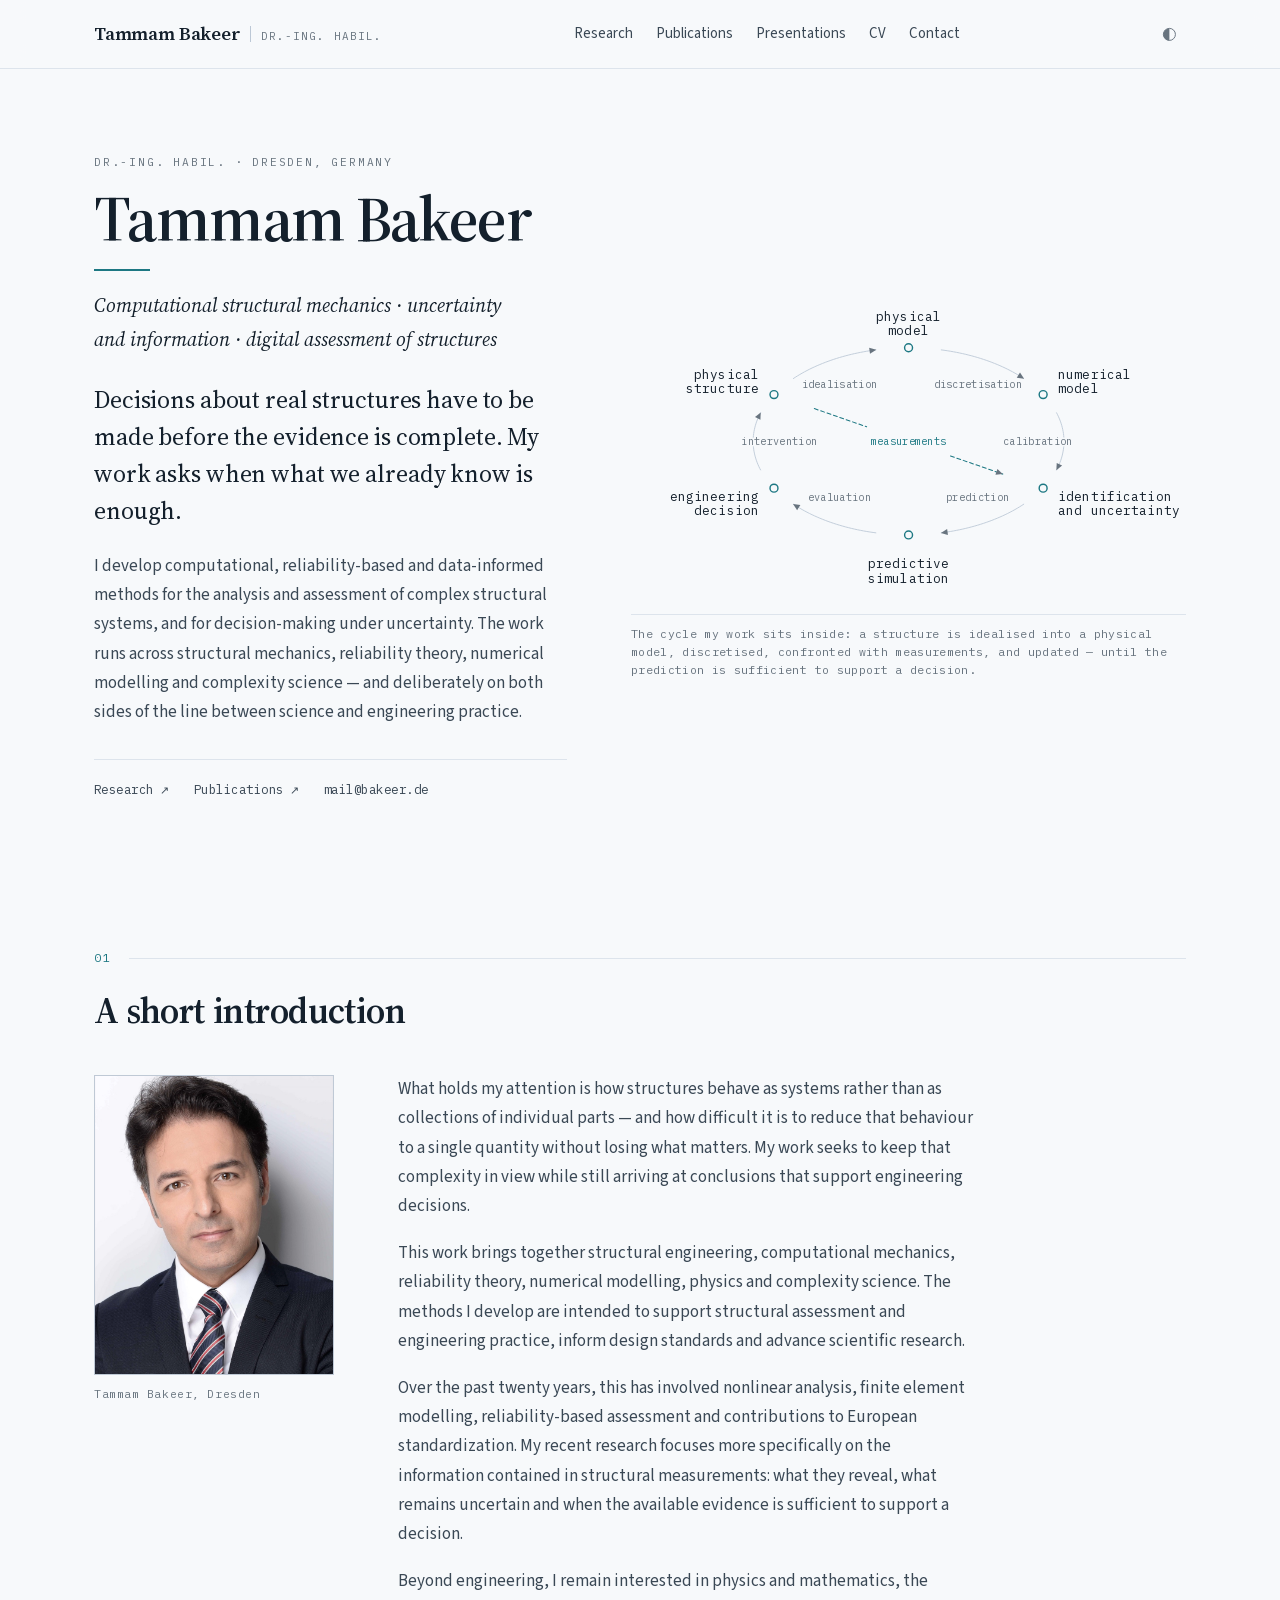
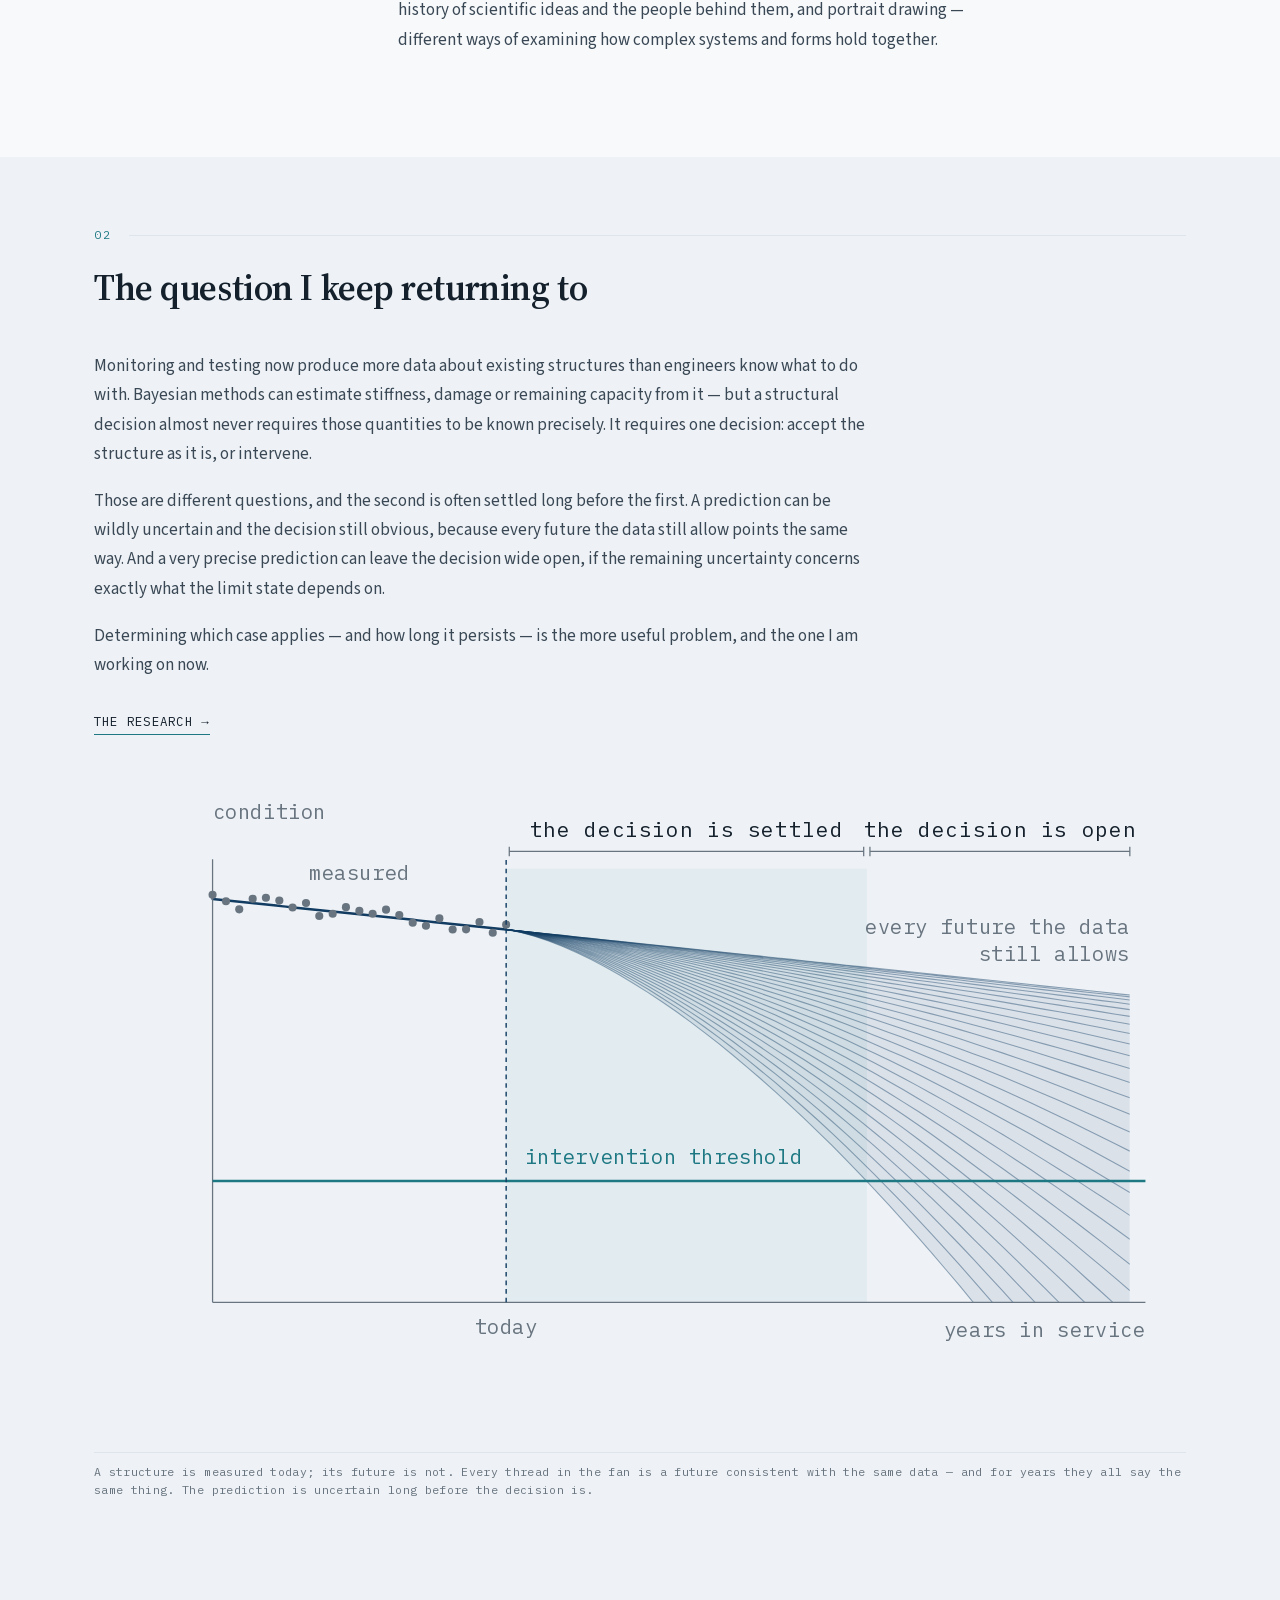
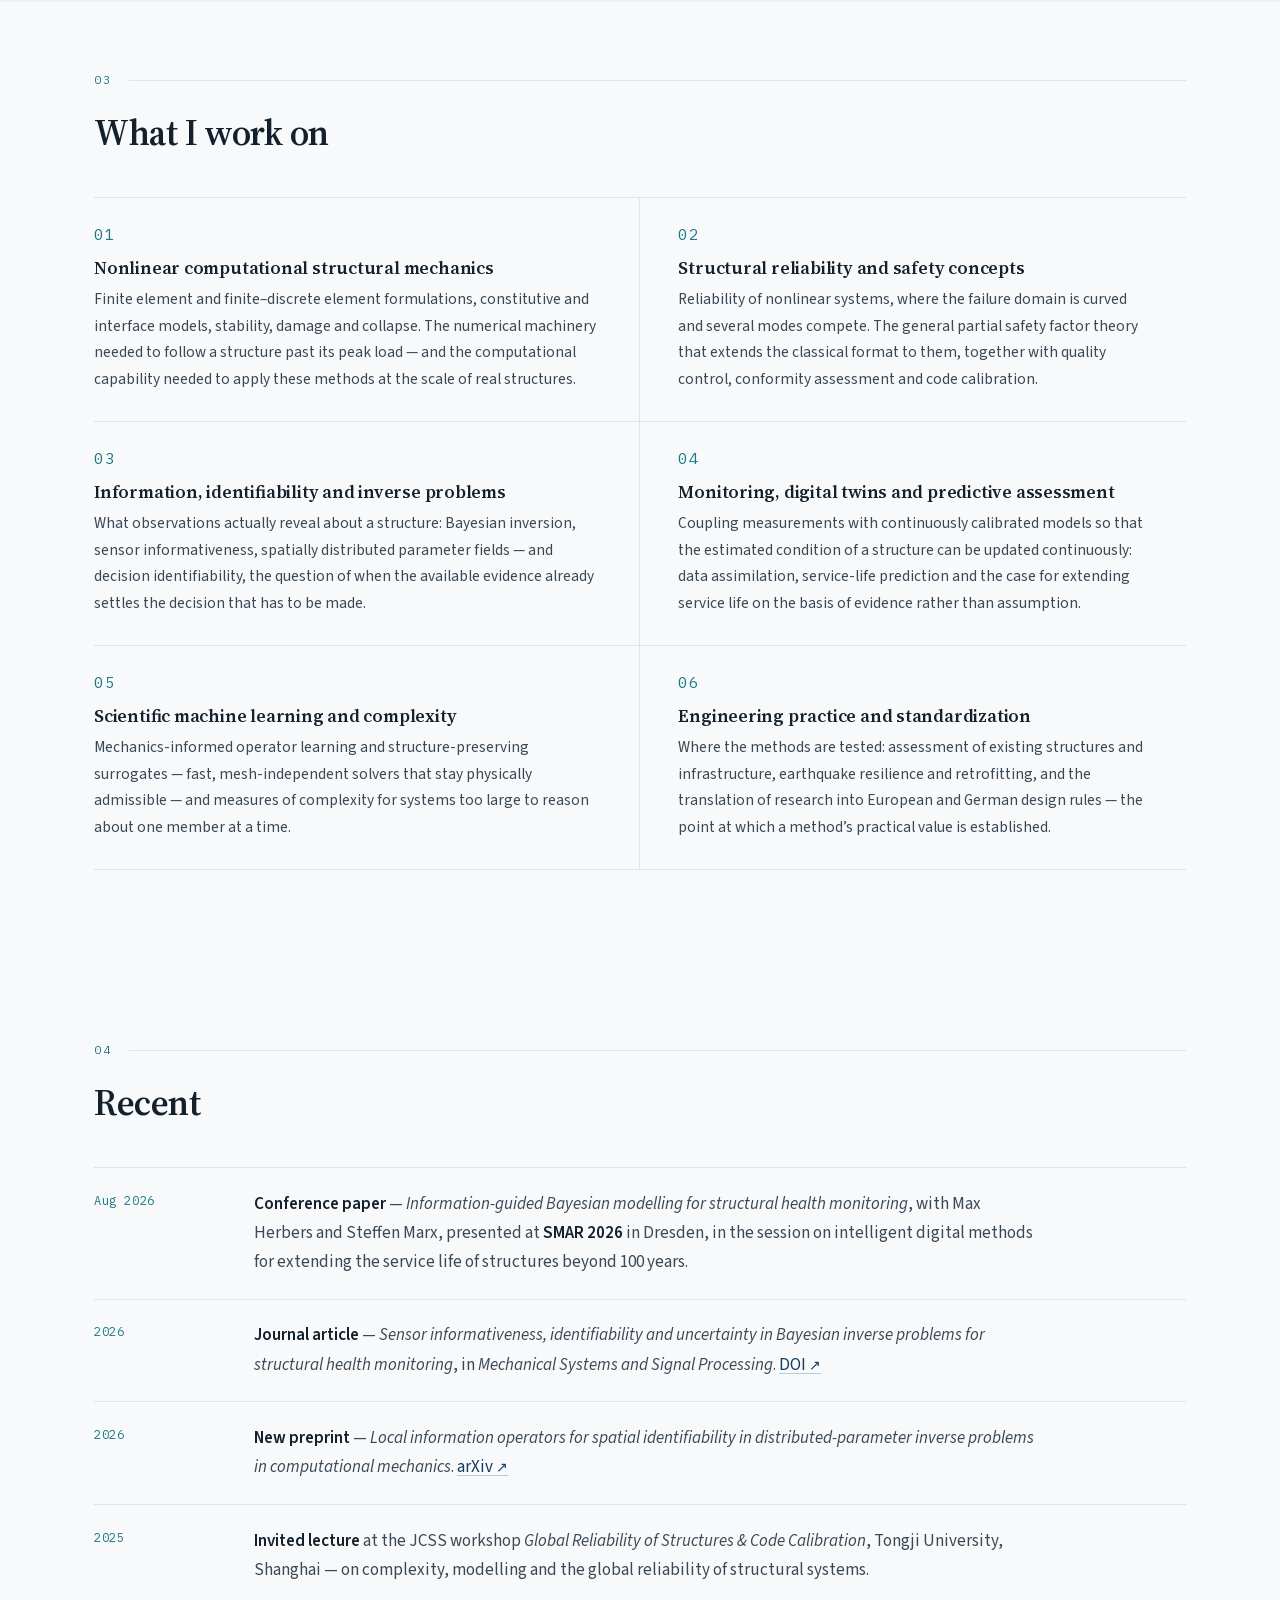
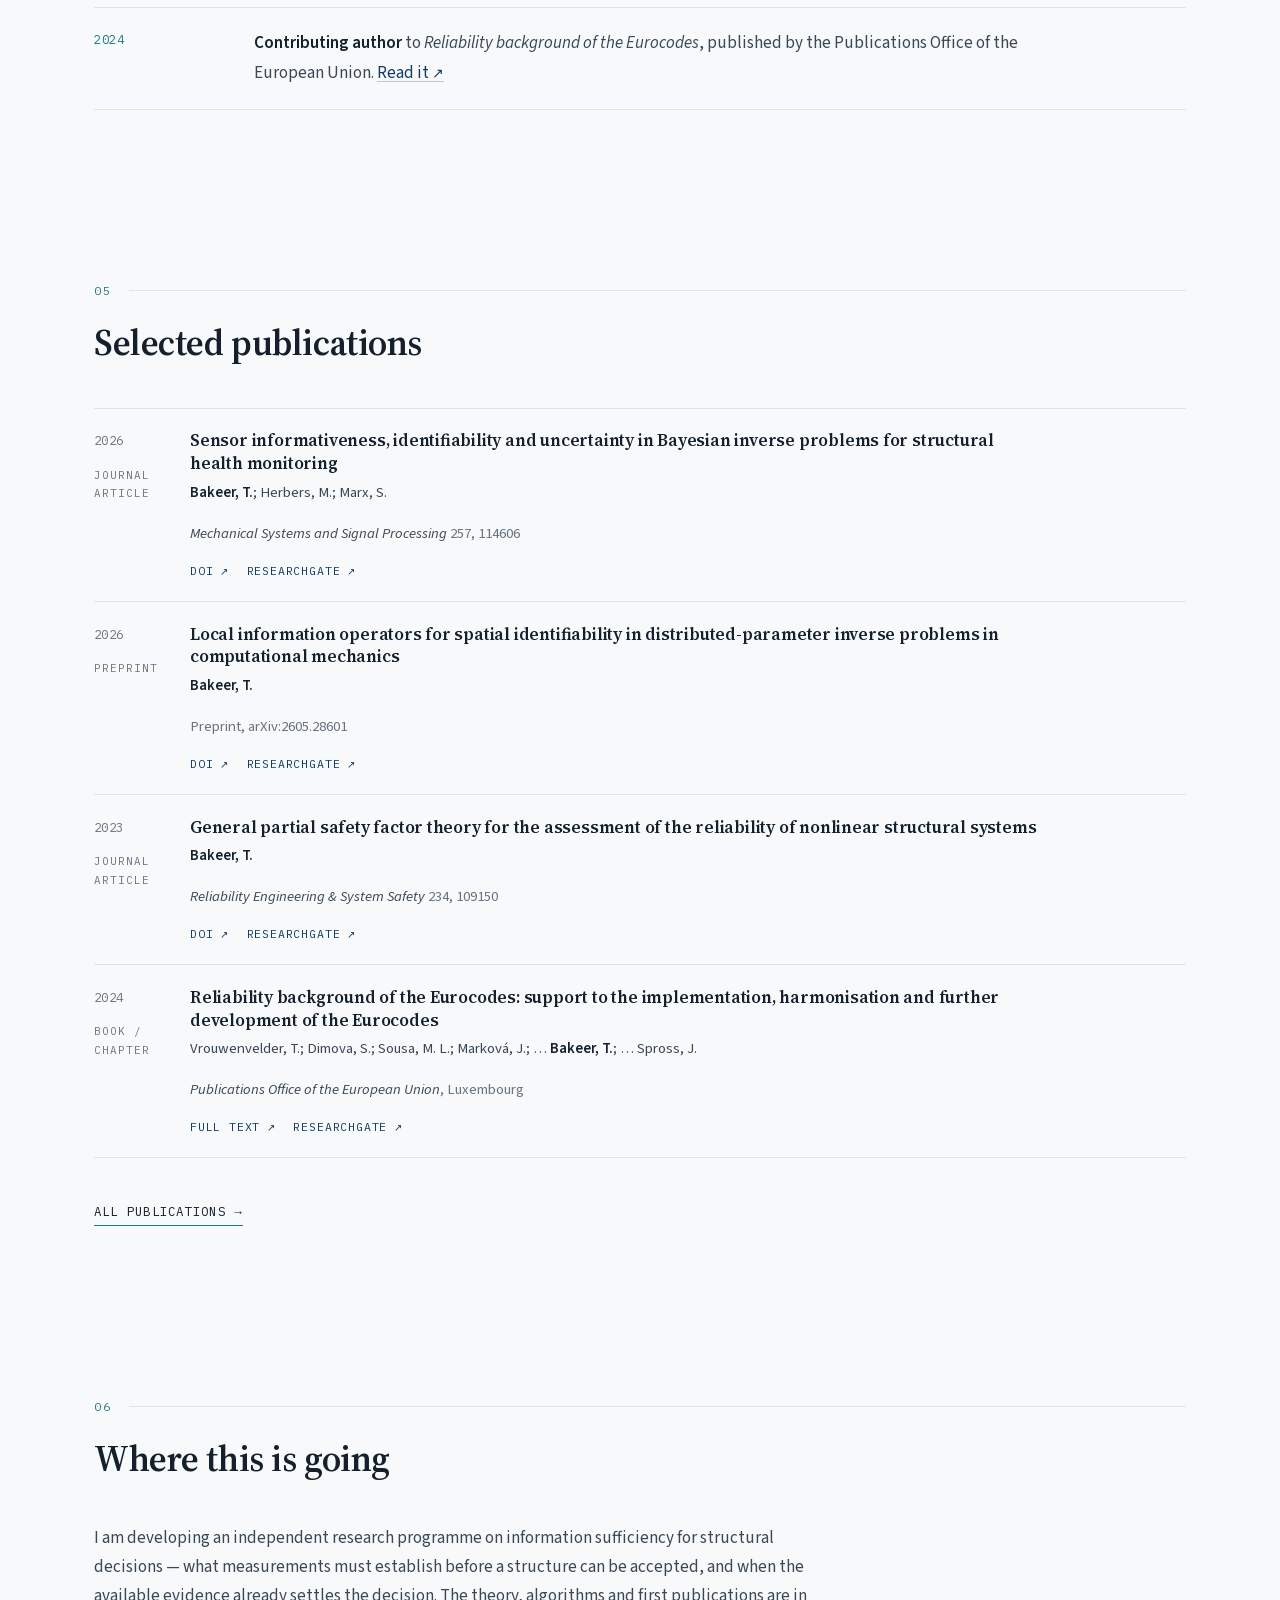
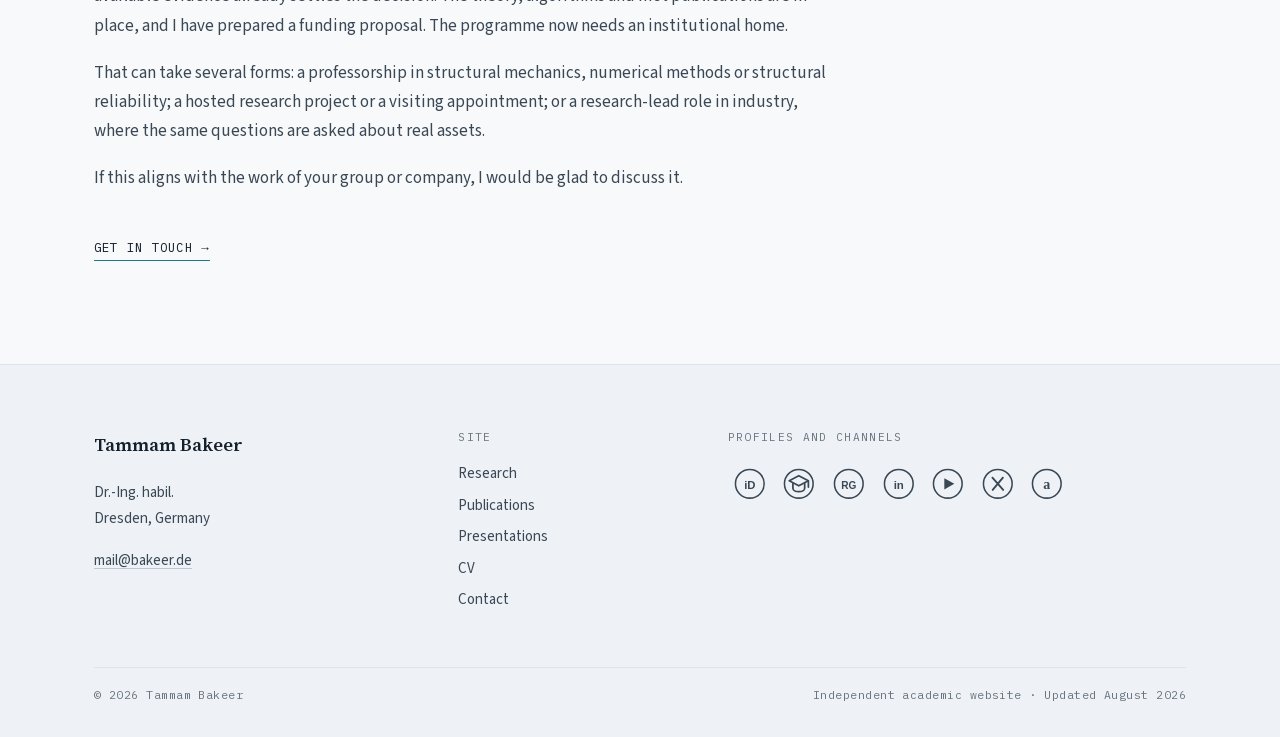
==== commit b7091865: "Refine website copy" ====
--- a/index.html
+++ b/index.html
@@ -66,7 +66,7 @@
   </div>
 </header>
 <main id="main">
-<section class="hero"><div class="wrap"><div class="hero__grid"><div><p class="eyebrow">Dr.-Ing. habil. &#183; Dresden, Germany</p><h1 class="hero__name">Tammam Bakeer</h1><div class="hero__rule"></div><p class="hero__tag">Computational structural mechanics &#183; uncertainty and information &#183; digital assessment of structures</p><p class="lede hero__lede">Decisions about real structures have to be made before the evidence is complete. My work asks when what we already know is enough.</p><p class="prose">I develop computational, reliability-based and data-informed methods for the analysis and assessment of complex structural systems, and for decision-making under uncertainty. The work runs across structural mechanics, reliability theory, numerical modelling and complexity science &#8212; and deliberately on both sides of the line between science and engineering practice.</p><div class="hero__meta"><a class="arrow" href="/research.html">Research</a><a class="arrow" href="/publications.html">Publications</a><a href="mailto:mail@bakeer.de">mail@bakeer.de</a></div></div><figure class="figure "><svg viewBox="0 0 700 404" role="img" aria-labelledby="figCycT" xmlns="http://www.w3.org/2000/svg"><title id="figCycT">The assessment cycle: a structure is idealised into a physical model, discretised, calibrated against measurements, used to predict, and evaluated into an engineering decision that acts back on the structure</title><polyline class="fig-ring" points="204.34,127.04 207.12,125.22 209.96,123.44 212.87,121.69 215.83,119.98 218.85,118.31 221.93,116.67 225.06,115.08 228.26,113.52 231.50,112.01 234.79,110.54 238.14,109.10 241.54,107.72 244.98,106.37 248.47,105.07 252.00,103.81 255.58,102.60 259.19,101.43 262.85,100.31 266.55,99.23 270.28,98.20 274.05,97.22 277.85,96.29 281.68,95.40 285.54,94.56 289.43,93.78 293.35,93.04 297.29,92.35 301.26,91.71 305.24,91.12 309.25,90.58"/><polygon class="fig-head" points="309.25,90.58 300.30,88.00 301.36,95.53"/><text class="fig-label fig-halo" x="262.8" y="139.0" text-anchor="middle">idealisation</text><polyline class="fig-ring" points="390.75,90.58 394.76,91.12 398.74,91.71 402.71,92.35 406.65,93.04 410.57,93.78 414.46,94.56 418.32,95.40 422.15,96.29 425.95,97.22 429.72,98.20 433.45,99.23 437.15,100.31 440.81,101.43 444.42,102.60 448.00,103.81 451.53,105.07 455.02,106.37 458.46,107.72 461.86,109.10 465.21,110.54 468.50,112.01 471.74,113.52 474.94,115.08 478.07,116.67 481.15,118.31 484.17,119.98 487.13,121.69 490.04,123.44 492.88,125.22 495.66,127.04"/><polygon class="fig-head" points="495.66,127.04 490.55,119.26 486.45,125.65"/><text class="fig-label fig-halo" x="437.2" y="139.0" text-anchor="middle">discretisation</text><polyline class="fig-ring" points="536.41,169.54 537.63,171.89 538.78,174.27 539.84,176.65 540.82,179.05 541.72,181.47 542.53,183.89 543.26,186.32 543.90,188.76 544.45,191.21 544.93,193.67 545.31,196.13 545.61,198.59 545.83,201.06 545.96,203.53 546.00,206.00 545.96,208.47 545.83,210.94 545.61,213.41 545.31,215.87 544.93,218.33 544.45,220.79 543.90,223.24 543.26,225.68 542.53,228.11 541.72,230.53 540.82,232.95 539.84,235.35 538.78,237.73 537.63,240.11 536.41,242.46"/><polygon class="fig-head" points="536.41,242.46 543.61,236.57 536.82,233.16"/><text class="fig-label fig-halo" x="513.0" y="210.0" text-anchor="middle">calibration</text><polyline class="fig-ring" points="495.66,284.96 492.88,286.78 490.04,288.56 487.13,290.31 484.17,292.02 481.15,293.69 478.07,295.33 474.94,296.92 471.74,298.48 468.50,299.99 465.21,301.46 461.86,302.90 458.46,304.28 455.02,305.63 451.53,306.93 448.00,308.19 444.42,309.40 440.81,310.57 437.15,311.69 433.45,312.77 429.72,313.80 425.95,314.78 422.15,315.71 418.32,316.60 414.46,317.44 410.57,318.22 406.65,318.96 402.71,319.65 398.74,320.29 394.76,320.88 390.75,321.42"/><polygon class="fig-head" points="390.75,321.42 399.70,324.00 398.64,316.47"/><text class="fig-label fig-halo" x="437.2" y="281.0" text-anchor="middle">prediction</text><polyline class="fig-ring" points="309.25,321.42 305.24,320.88 301.26,320.29 297.29,319.65 293.35,318.96 289.43,318.22 285.54,317.44 281.68,316.60 277.85,315.71 274.05,314.78 270.28,313.80 266.55,312.77 262.85,311.69 259.19,310.57 255.58,309.40 252.00,308.19 248.47,306.93 244.98,305.63 241.54,304.28 238.14,302.90 234.79,301.46 231.50,299.99 228.26,298.48 225.06,296.92 221.93,295.33 218.85,293.69 215.83,292.02 212.87,290.31 209.96,288.56 207.12,286.78 204.34,284.96"/><polygon class="fig-head" points="204.34,284.96 209.45,292.74 213.55,286.35"/><text class="fig-label fig-halo" x="262.8" y="281.0" text-anchor="middle">evaluation</text><polyline class="fig-ring" points="163.59,242.46 162.37,240.11 161.22,237.73 160.16,235.35 159.18,232.95 158.28,230.53 157.47,228.11 156.74,225.68 156.10,223.24 155.55,220.79 155.07,218.33 154.69,215.87 154.39,213.41 154.17,210.94 154.04,208.47 154.00,206.00 154.04,203.53 154.17,201.06 154.39,198.59 154.69,196.13 155.07,193.67 155.55,191.21 156.10,188.76 156.74,186.32 157.47,183.89 158.28,181.47 159.18,179.05 160.16,176.65 161.22,174.27 162.37,171.89 163.59,169.54"/><polygon class="fig-head" points="163.59,169.54 156.39,175.43 163.18,178.84"/><text class="fig-label fig-halo" x="187.0" y="210.0" text-anchor="middle">intervention</text><line class="fig-dash" x1="231.2" y1="164.7" x2="297.1" y2="187.6"/><line class="fig-dash" x1="402.9" y1="224.4" x2="468.8" y2="247.3"/><polygon class="fig-head" points="468.82,247.30 462.04,240.92 459.54,248.10"/><text class="fig-label fig-label--a fig-halo" x="350.0" y="210.0" text-anchor="middle">measurements</text><circle class="fig-station" cx="180.3" cy="147.0" r="5"/><text class="fig-node fig-halo" x="161.5" y="127.0" text-anchor="end">physical</text><text class="fig-node fig-halo" x="161.5" y="145.0" text-anchor="end">structure</text><circle class="fig-station" cx="350.0" cy="88.0" r="5"/><text class="fig-node fig-halo" x="350.0" y="54.0" text-anchor="middle">physical</text><text class="fig-node fig-halo" x="350.0" y="72.0" text-anchor="middle">model</text><circle class="fig-station" cx="519.7" cy="147.0" r="5"/><text class="fig-node fig-halo" x="538.5" y="127.0" text-anchor="start">numerical</text><text class="fig-node fig-halo" x="538.5" y="145.0" text-anchor="start">model</text><circle class="fig-station" cx="519.7" cy="265.0" r="5"/><text class="fig-node fig-halo" x="538.5" y="281.0" text-anchor="start">identification</text><text class="fig-node fig-halo" x="538.5" y="299.0" text-anchor="start">and uncertainty</text><circle class="fig-station" cx="350.0" cy="324.0" r="5"/><text class="fig-node fig-halo" x="350.0" y="366.0" text-anchor="middle">predictive</text><text class="fig-node fig-halo" x="350.0" y="384.0" text-anchor="middle">simulation</text><circle class="fig-station" cx="180.3" cy="265.0" r="5"/><text class="fig-node fig-halo" x="161.5" y="281.0" text-anchor="end">engineering</text><text class="fig-node fig-halo" x="161.5" y="299.0" text-anchor="end">decision</text></svg><figcaption class="figure__cap">The cycle my work sits inside: a structure is idealised into a physical model, discretised, confronted with measurements, and updated &#8212; until the prediction is good enough to decide on.</figcaption></figure></div></div></section><section class="section "><div class="wrap"><div class="section__head"><div class="section__marker"><span class="section__num">01</span></div><h2 class="section__title">A short introduction</h2></div><div class="about"><figure class="portrait"><img src="/assets/img/portrait.jpg" width="800" height="1000" alt="Portrait of Tammam Bakeer"><figcaption>Tammam Bakeer, Dresden</figcaption></figure><div class="prose"><p>What holds my attention is complexity &#8212; the way a bridge or a vault behaves as a system rather than as a sum of its members, and how stubbornly that behaviour resists being reduced to a single number. Most of my work is an attempt to keep that complexity in view and still arrive at an answer someone can act on.</p><p>So I work at an intersection: structural engineering, computational mechanics, reliability theory, numerical modelling, physics and complexity science. An idea from any one of them only interests me once it has survived contact with a real structure. The methods I build are meant to end up in an assessment, an engineering office or a design code &#8212; not only in a journal.</p><p>Over twenty years that has meant nonlinear analysis, finite element modelling, reliability-based assessment and a long involvement in European standardization. More recently it has meant something narrower and, I think, more interesting: the information that measurements actually carry, and what it is sufficient to decide.</p><p>Away from the desk the same curiosity goes elsewhere &#8212; physics and mathematics for their own sake, the history of science and the people who made it, and portrait drawing, which turns out to be another way of studying how something holds together.</p></div></div></div></section><section class="section section--tint"><div class="wrap"><div class="section__head"><div class="section__marker"><span class="section__num">02</span></div><h2 class="section__title">The question I keep returning to</h2></div><div class="prose--wide" style="max-width:46em"><p>Monitoring and testing now produce more data about existing structures than engineers know what to do with. Bayesian methods can estimate stiffness, damage or remaining capacity from it &#8212; but a structural decision almost never requires those quantities to be known precisely. It requires one thing: accept the structure as it is, or intervene.</p><p>Those are different questions, and the second is often settled long before the first. A prediction can be wildly uncertain and the decision still obvious, because every future the data still allow points the same way. And a very precise prediction can leave the decision wide open, if the little that stays uncertain is exactly what the limit depends on.</p><p>Knowing which case you are in &#8212; and how long it lasts &#8212; is the more useful problem, and the one I am working on now.</p><p style="margin-top:1.6rem"><a class="cta" href="/research.html">The research &#8594;</a></p></div><div style="margin-top:clamp(2.5rem,5vw,4rem)"><figure class="figure "><svg viewBox="0 0 700 408" role="img" aria-labelledby="figFutT" xmlns="http://www.w3.org/2000/svg"><title id="figFutT">Measured condition of a structure up to today, a fan of possible futures consistent with that data, and an intervention threshold: for a long span every future says the same thing, and only later do they disagree</title><defs><clipPath id="fanWin"><rect x="76.0" y="38.0" width="588.0" height="284.0"/></clipPath></defs><rect class="fig-span" x="264.2" y="44.0" width="231.2" height="278.0"/><g clip-path="url(#fanWin)"><polygon class="fig-fan" points="264.2,83.0 271.3,83.8 278.4,84.5 285.6,85.3 292.7,86.0 299.9,86.7 307.0,87.5 314.1,88.2 321.3,89.0 328.4,89.7 335.6,90.5 342.7,91.2 349.8,91.9 357.0,92.7 364.1,93.4 371.3,94.2 378.4,94.9 385.5,95.7 392.7,96.4 399.8,97.1 407.0,97.9 414.1,98.6 421.2,99.4 428.4,100.1 435.5,100.9 442.7,101.6 449.8,102.3 456.9,103.1 464.1,103.8 471.2,104.6 478.4,105.3 485.5,106.1 492.6,106.8 499.8,107.5 506.9,108.3 514.1,109.0 521.2,109.8 528.3,110.5 535.5,111.3 542.6,112.0 549.8,112.7 556.9,113.5 564.0,114.2 571.2,115.0 578.3,115.7 585.5,116.5 592.6,117.2 599.7,117.9 606.9,118.7 614.0,119.4 621.2,120.2 628.3,120.9 635.4,121.6 642.6,122.4 649.7,123.1 656.9,123.9 664.0,124.6 664.0,454.6 656.9,444.5 649.7,434.5 642.6,424.5 635.4,414.7 628.3,405.0 621.2,395.4 614.0,385.9 606.9,376.5 599.7,367.2 592.6,358.1 585.5,349.0 578.3,340.0 571.2,331.2 564.0,322.5 556.9,313.9 549.8,305.3 542.6,297.0 535.5,288.7 528.3,280.5 521.2,272.5 514.1,264.6 506.9,256.8 499.8,249.1 492.6,241.6 485.5,234.2 478.4,226.9 471.2,219.7 464.1,212.7 456.9,205.8 449.8,199.0 442.7,192.4 435.5,185.9 428.4,179.6 421.2,173.4 414.1,167.3 407.0,161.4 399.8,155.7 392.7,150.1 385.5,144.6 378.4,139.4 371.3,134.3 364.1,129.3 357.0,124.6 349.8,120.0 342.7,115.6 335.6,111.4 328.4,107.4 321.3,103.6 314.1,100.1 307.0,96.7 299.9,93.7 292.7,90.8 285.6,88.3 278.4,86.1 271.3,84.3 264.2,83.0"/><polyline class="fig-thread" points="264.2,83.0 273.2,84.0 282.3,84.9 291.4,85.9 300.5,86.8 309.6,87.8 318.7,88.7 327.8,89.7 336.9,90.6 345.9,91.6 355.0,92.5 364.1,93.5 373.2,94.4 382.3,95.4 391.4,96.3 400.5,97.3 409.6,98.2 418.6,99.2 427.7,100.1 436.8,101.1 445.9,102.0 455.0,103.0 464.1,104.0 473.2,104.9 482.3,105.9 491.3,106.8 500.4,107.8 509.5,108.7 518.6,109.7 527.7,110.6 536.8,111.6 545.9,112.6 555.0,113.5 564.0,114.5 573.1,115.4 582.2,116.4 591.3,117.3 600.4,118.3 609.5,119.3 618.6,120.2 627.7,121.2 636.7,122.1 645.8,123.1 654.9,124.1 664.0,125.0"/><polyline class="fig-thread" points="264.2,83.0 273.2,84.0 282.3,84.9 291.4,85.9 300.5,86.8 309.6,87.8 318.7,88.8 327.8,89.7 336.9,90.7 345.9,91.7 355.0,92.6 364.1,93.6 373.2,94.6 382.3,95.5 391.4,96.5 400.5,97.5 409.6,98.5 418.6,99.4 427.7,100.4 436.8,101.4 445.9,102.4 455.0,103.4 464.1,104.3 473.2,105.3 482.3,106.3 491.3,107.3 500.4,108.3 509.5,109.3 518.6,110.3 527.7,111.2 536.8,112.2 545.9,113.2 555.0,114.2 564.0,115.2 573.1,116.2 582.2,117.2 591.3,118.2 600.4,119.2 609.5,120.2 618.6,121.2 627.7,122.2 636.7,123.2 645.8,124.2 654.9,125.2 664.0,126.2"/><polyline class="fig-thread" points="264.2,83.0 273.2,84.0 282.3,84.9 291.4,85.9 300.5,86.9 309.6,87.9 318.7,88.8 327.8,89.8 336.9,90.8 345.9,91.8 355.0,92.8 364.1,93.8 373.2,94.8 382.3,95.8 391.4,96.8 400.5,97.8 409.6,98.9 418.6,99.9 427.7,100.9 436.8,101.9 445.9,102.9 455.0,104.0 464.1,105.0 473.2,106.0 482.3,107.1 491.3,108.1 500.4,109.1 509.5,110.2 518.6,111.2 527.7,112.3 536.8,113.3 545.9,114.3 555.0,115.4 564.0,116.5 573.1,117.5 582.2,118.6 591.3,119.6 600.4,120.7 609.5,121.7 618.6,122.8 627.7,123.9 636.7,124.9 645.8,126.0 654.9,127.1 664.0,128.2"/><polyline class="fig-thread" points="264.2,83.0 273.2,84.0 282.3,85.0 291.4,86.0 300.5,86.9 309.6,88.0 318.7,89.0 327.8,90.0 336.9,91.0 345.9,92.0 355.0,93.1 364.1,94.1 373.2,95.2 382.3,96.2 391.4,97.3 400.5,98.3 409.6,99.4 418.6,100.5 427.7,101.5 436.8,102.6 445.9,103.7 455.0,104.8 464.1,105.9 473.2,107.0 482.3,108.1 491.3,109.2 500.4,110.3 509.5,111.4 518.6,112.5 527.7,113.7 536.8,114.8 545.9,115.9 555.0,117.0 564.0,118.2 573.1,119.3 582.2,120.5 591.3,121.6 600.4,122.8 609.5,123.9 618.6,125.1 627.7,126.2 636.7,127.4 645.8,128.6 654.9,129.7 664.0,130.9"/><polyline class="fig-thread" points="264.2,83.0 273.2,84.0 282.3,85.0 291.4,86.0 300.5,87.0 309.6,88.1 318.7,89.1 327.8,90.2 336.9,91.2 345.9,92.3 355.0,93.4 364.1,94.5 373.2,95.6 382.3,96.7 391.4,97.8 400.5,99.0 409.6,100.1 418.6,101.2 427.7,102.4 436.8,103.5 445.9,104.7 455.0,105.9 464.1,107.1 473.2,108.2 482.3,109.4 491.3,110.6 500.4,111.8 509.5,113.0 518.6,114.3 527.7,115.5 536.8,116.7 545.9,117.9 555.0,119.2 564.0,120.4 573.1,121.7 582.2,122.9 591.3,124.2 600.4,125.4 609.5,126.7 618.6,128.0 627.7,129.3 636.7,130.5 645.8,131.8 654.9,133.1 664.0,134.4"/><polyline class="fig-thread" points="264.2,83.0 273.2,84.0 282.3,85.0 291.4,86.1 300.5,87.1 309.6,88.2 318.7,89.3 327.8,90.4 336.9,91.5 345.9,92.7 355.0,93.8 364.1,95.0 373.2,96.1 382.3,97.3 391.4,98.5 400.5,99.7 409.6,101.0 418.6,102.2 427.7,103.4 436.8,104.7 445.9,105.9 455.0,107.2 464.1,108.5 473.2,109.8 482.3,111.1 491.3,112.4 500.4,113.7 509.5,115.0 518.6,116.4 527.7,117.7 536.8,119.0 545.9,120.4 555.0,121.8 564.0,123.1 573.1,124.5 582.2,125.9 591.3,127.3 600.4,128.7 609.5,130.1 618.6,131.5 627.7,133.0 636.7,134.4 645.8,135.8 654.9,137.3 664.0,138.7"/><polyline class="fig-thread" points="264.2,83.0 273.2,84.0 282.3,85.1 291.4,86.1 300.5,87.2 309.6,88.3 318.7,89.5 327.8,90.7 336.9,91.8 345.9,93.1 355.0,94.3 364.1,95.5 373.2,96.8 382.3,98.1 391.4,99.3 400.5,100.6 409.6,102.0 418.6,103.3 427.7,104.6 436.8,106.0 445.9,107.4 455.0,108.8 464.1,110.2 473.2,111.6 482.3,113.0 491.3,114.4 500.4,115.9 509.5,117.4 518.6,118.8 527.7,120.3 536.8,121.8 545.9,123.3 555.0,124.8 564.0,126.4 573.1,127.9 582.2,129.4 591.3,131.0 600.4,132.6 609.5,134.2 618.6,135.7 627.7,137.3 636.7,139.0 645.8,140.6 654.9,142.2 664.0,143.8"/><polyline class="fig-thread" points="264.2,83.0 273.2,84.0 282.3,85.1 291.4,86.2 300.5,87.4 309.6,88.5 318.7,89.7 327.8,91.0 336.9,92.2 345.9,93.5 355.0,94.8 364.1,96.2 373.2,97.5 382.3,98.9 391.4,100.3 400.5,101.7 409.6,103.1 418.6,104.6 427.7,106.1 436.8,107.5 445.9,109.0 455.0,110.6 464.1,112.1 473.2,113.7 482.3,115.2 491.3,116.8 500.4,118.4 509.5,120.0 518.6,121.7 527.7,123.3 536.8,125.0 545.9,126.7 555.0,128.4 564.0,130.1 573.1,131.8 582.2,133.5 591.3,135.3 600.4,137.0 609.5,138.8 618.6,140.6 627.7,142.4 636.7,144.2 645.8,146.0 654.9,147.9 664.0,149.7"/><polyline class="fig-thread" points="264.2,83.0 273.2,84.1 282.3,85.1 291.4,86.3 300.5,87.5 309.6,88.7 318.7,90.0 327.8,91.3 336.9,92.7 345.9,94.0 355.0,95.5 364.1,96.9 373.2,98.3 382.3,99.8 391.4,101.4 400.5,102.9 409.6,104.5 418.6,106.0 427.7,107.6 436.8,109.3 445.9,110.9 455.0,112.6 464.1,114.3 473.2,116.0 482.3,117.8 491.3,119.5 500.4,121.3 509.5,123.1 518.6,124.9 527.7,126.8 536.8,128.6 545.9,130.5 555.0,132.4 564.0,134.3 573.1,136.2 582.2,138.2 591.3,140.1 600.4,142.1 609.5,144.1 618.6,146.1 627.7,148.1 636.7,150.2 645.8,152.2 654.9,154.3 664.0,156.4"/><polyline class="fig-thread" points="264.2,83.0 273.2,84.1 282.3,85.2 291.4,86.4 300.5,87.7 309.6,89.0 318.7,90.3 327.8,91.7 336.9,93.2 345.9,94.6 355.0,96.1 364.1,97.7 373.2,99.3 382.3,100.9 391.4,102.5 400.5,104.2 409.6,105.9 418.6,107.7 427.7,109.4 436.8,111.2 445.9,113.0 455.0,114.9 464.1,116.8 473.2,118.7 482.3,120.6 491.3,122.5 500.4,124.5 509.5,126.5 518.6,128.5 527.7,130.6 536.8,132.6 545.9,134.7 555.0,136.8 564.0,139.0 573.1,141.1 582.2,143.3 591.3,145.5 600.4,147.7 609.5,150.0 618.6,152.2 627.7,154.5 636.7,156.8 645.8,159.2 654.9,161.5 664.0,163.9"/><polyline class="fig-thread" points="264.2,83.0 273.2,84.1 282.3,85.3 291.4,86.5 300.5,87.8 309.6,89.2 318.7,90.7 327.8,92.2 336.9,93.7 345.9,95.3 355.0,96.9 364.1,98.6 373.2,100.3 382.3,102.1 391.4,103.9 400.5,105.7 409.6,107.6 418.6,109.5 427.7,111.4 436.8,113.4 445.9,115.4 455.0,117.4 464.1,119.5 473.2,121.6 482.3,123.7 491.3,125.9 500.4,128.1 509.5,130.3 518.6,132.5 527.7,134.8 536.8,137.1 545.9,139.4 555.0,141.8 564.0,144.2 573.1,146.6 582.2,149.0 591.3,151.5 600.4,154.0 609.5,156.5 618.6,159.0 627.7,161.6 636.7,164.2 645.8,166.8 654.9,169.4 664.0,172.1"/><polyline class="fig-thread" points="264.2,83.0 273.2,84.1 282.3,85.3 291.4,86.6 300.5,88.0 309.6,89.5 318.7,91.0 327.8,92.6 336.9,94.3 345.9,96.0 355.0,97.8 364.1,99.6 373.2,101.4 382.3,103.4 391.4,105.3 400.5,107.3 409.6,109.4 418.6,111.4 427.7,113.6 436.8,115.7 445.9,117.9 455.0,120.2 464.1,122.5 473.2,124.8 482.3,127.1 491.3,129.5 500.4,132.0 509.5,134.4 518.6,136.9 527.7,139.4 536.8,142.0 545.9,144.6 555.0,147.2 564.0,149.9 573.1,152.6 582.2,155.3 591.3,158.0 600.4,160.8 609.5,163.6 618.6,166.5 627.7,169.3 636.7,172.2 645.8,175.2 654.9,178.1 664.0,181.1"/><polyline class="fig-thread" points="264.2,83.0 273.2,84.1 282.3,85.4 291.4,86.8 300.5,88.2 309.6,89.8 318.7,91.4 327.8,93.1 336.9,94.9 345.9,96.8 355.0,98.7 364.1,100.6 373.2,102.7 382.3,104.7 391.4,106.9 400.5,109.1 409.6,111.3 418.6,113.6 427.7,115.9 436.8,118.3 445.9,120.7 455.0,123.2 464.1,125.7 473.2,128.3 482.3,130.9 491.3,133.5 500.4,136.2 509.5,138.9 518.6,141.7 527.7,144.5 536.8,147.3 545.9,150.2 555.0,153.1 564.0,156.1 573.1,159.1 582.2,162.1 591.3,165.2 600.4,168.3 609.5,171.4 618.6,174.6 627.7,177.8 636.7,181.0 645.8,184.3 654.9,187.6 664.0,190.9"/><polyline class="fig-thread" points="264.2,83.0 273.2,84.2 282.3,85.5 291.4,86.9 300.5,88.5 309.6,90.1 318.7,91.9 327.8,93.7 336.9,95.6 345.9,97.6 355.0,99.7 364.1,101.8 373.2,104.0 382.3,106.3 391.4,108.6 400.5,111.0 409.6,113.4 418.6,115.9 427.7,118.4 436.8,121.1 445.9,123.7 455.0,126.4 464.1,129.2 473.2,132.0 482.3,134.9 491.3,137.8 500.4,140.7 509.5,143.8 518.6,146.8 527.7,149.9 536.8,153.1 545.9,156.2 555.0,159.5 564.0,162.8 573.1,166.1 582.2,169.4 591.3,172.8 600.4,176.3 609.5,179.8 618.6,183.3 627.7,186.9 636.7,190.5 645.8,194.1 654.9,197.8 664.0,201.5"/><polyline class="fig-thread" points="264.2,83.0 273.2,84.2 282.3,85.5 291.4,87.1 300.5,88.7 309.6,90.5 318.7,92.3 327.8,94.3 336.9,96.4 345.9,98.5 355.0,100.7 364.1,103.0 373.2,105.4 382.3,107.9 391.4,110.4 400.5,113.0 409.6,115.7 418.6,118.4 427.7,121.2 436.8,124.0 445.9,126.9 455.0,129.9 464.1,132.9 473.2,136.0 482.3,139.2 491.3,142.4 500.4,145.7 509.5,149.0 518.6,152.3 527.7,155.8 536.8,159.2 545.9,162.7 555.0,166.3 564.0,169.9 573.1,173.6 582.2,177.3 591.3,181.1 600.4,184.9 609.5,188.8 618.6,192.7 627.7,196.6 636.7,200.6 645.8,204.7 654.9,208.8 664.0,212.9"/><polyline class="fig-thread" points="264.2,83.0 273.2,84.2 282.3,85.6 291.4,87.2 300.5,89.0 309.6,90.9 318.7,92.8 327.8,95.0 336.9,97.2 345.9,99.5 355.0,101.9 364.1,104.4 373.2,106.9 382.3,109.6 391.4,112.3 400.5,115.2 409.6,118.1 418.6,121.0 427.7,124.1 436.8,127.2 445.9,130.4 455.0,133.6 464.1,137.0 473.2,140.3 482.3,143.8 491.3,147.3 500.4,150.9 509.5,154.5 518.6,158.2 527.7,162.0 536.8,165.8 545.9,169.7 555.0,173.6 564.0,177.6 573.1,181.7 582.2,185.8 591.3,189.9 600.4,194.1 609.5,198.4 618.6,202.7 627.7,207.1 636.7,211.5 645.8,216.0 654.9,220.5 664.0,225.1"/><polyline class="fig-thread" points="264.2,83.0 273.2,84.2 282.3,85.7 291.4,87.4 300.5,89.3 309.6,91.3 318.7,93.4 327.8,95.6 336.9,98.0 345.9,100.5 355.0,103.1 364.1,105.8 373.2,108.6 382.3,111.4 391.4,114.4 400.5,117.5 409.6,120.6 418.6,123.9 427.7,127.2 436.8,130.6 445.9,134.1 455.0,137.6 464.1,141.2 473.2,144.9 482.3,148.7 491.3,152.6 500.4,156.5 509.5,160.5 518.6,164.5 527.7,168.6 536.8,172.8 545.9,177.1 555.0,181.4 564.0,185.8 573.1,190.2 582.2,194.7 591.3,199.3 600.4,203.9 609.5,208.6 618.6,213.4 627.7,218.2 636.7,223.1 645.8,228.0 654.9,233.0 664.0,238.0"/><polyline class="fig-thread" points="264.2,83.0 273.2,84.3 282.3,85.8 291.4,87.6 300.5,89.6 309.6,91.7 318.7,93.9 327.8,96.4 336.9,98.9 345.9,101.6 355.0,104.4 364.1,107.3 373.2,110.3 382.3,113.4 391.4,116.6 400.5,119.9 409.6,123.3 418.6,126.9 427.7,130.5 436.8,134.2 445.9,137.9 455.0,141.8 464.1,145.8 473.2,149.8 482.3,153.9 491.3,158.1 500.4,162.4 509.5,166.7 518.6,171.2 527.7,175.7 536.8,180.3 545.9,184.9 555.0,189.7 564.0,194.5 573.1,199.3 582.2,204.3 591.3,209.3 600.4,214.3 609.5,219.5 618.6,224.7 627.7,230.0 636.7,235.3 645.8,240.7 654.9,246.2 664.0,251.7"/><polyline class="fig-thread" points="264.2,83.0 273.2,84.3 282.3,85.9 291.4,87.8 300.5,89.9 309.6,92.1 318.7,94.5 327.8,97.1 336.9,99.9 345.9,102.7 355.0,105.7 364.1,108.8 373.2,112.1 382.3,115.5 391.4,118.9 400.5,122.5 409.6,126.2 418.6,130.0 427.7,133.9 436.8,137.9 445.9,142.1 455.0,146.3 464.1,150.6 473.2,154.9 482.3,159.4 491.3,164.0 500.4,168.6 509.5,173.4 518.6,178.2 527.7,183.1 536.8,188.1 545.9,193.2 555.0,198.4 564.0,203.6 573.1,208.9 582.2,214.3 591.3,219.8 600.4,225.4 609.5,231.0 618.6,236.7 627.7,242.4 636.7,248.3 645.8,254.2 654.9,260.2 664.0,266.3"/><polyline class="fig-thread" points="264.2,83.0 273.2,84.3 282.3,86.0 291.4,88.0 300.5,90.2 309.6,92.6 318.7,95.2 327.8,97.9 336.9,100.9 345.9,103.9 355.0,107.1 364.1,110.5 373.2,114.0 382.3,117.6 391.4,121.4 400.5,125.3 409.6,129.3 418.6,133.4 427.7,137.6 436.8,141.9 445.9,146.4 455.0,150.9 464.1,155.6 473.2,160.4 482.3,165.2 491.3,170.2 500.4,175.2 509.5,180.4 518.6,185.6 527.7,191.0 536.8,196.4 545.9,202.0 555.0,207.6 564.0,213.3 573.1,219.1 582.2,224.9 591.3,230.9 600.4,236.9 609.5,243.1 618.6,249.3 627.7,255.6 636.7,262.0 645.8,268.4 654.9,275.0 664.0,281.6"/><polyline class="fig-thread" points="264.2,83.0 273.2,84.4 282.3,86.2 291.4,88.2 300.5,90.5 309.6,93.1 318.7,95.8 327.8,98.8 336.9,101.9 345.9,105.2 355.0,108.6 364.1,112.3 373.2,116.0 382.3,119.9 391.4,124.0 400.5,128.1 409.6,132.4 418.6,136.9 427.7,141.4 436.8,146.1 445.9,150.9 455.0,155.9 464.1,160.9 473.2,166.1 482.3,171.3 491.3,176.7 500.4,182.2 509.5,187.8 518.6,193.5 527.7,199.2 536.8,205.1 545.9,211.1 555.0,217.2 564.0,223.4 573.1,229.7 582.2,236.1 591.3,242.6 600.4,249.1 609.5,255.8 618.6,262.6 627.7,269.4 636.7,276.3 645.8,283.3 654.9,290.5 664.0,297.7"/><polyline class="fig-thread" points="264.2,83.0 273.2,84.4 282.3,86.3 291.4,88.5 300.5,90.9 309.6,93.6 318.7,96.5 327.8,99.7 336.9,103.0 345.9,106.5 355.0,110.2 364.1,114.1 373.2,118.1 382.3,122.3 391.4,126.7 400.5,131.2 409.6,135.8 418.6,140.6 427.7,145.5 436.8,150.5 445.9,155.7 455.0,161.0 464.1,166.5 473.2,172.0 482.3,177.7 491.3,183.5 500.4,189.4 509.5,195.5 518.6,201.6 527.7,207.9 536.8,214.3 545.9,220.8 555.0,227.4 564.0,234.1 573.1,240.9 582.2,247.8 591.3,254.8 600.4,261.9 609.5,269.1 618.6,276.5 627.7,283.9 636.7,291.4 645.8,299.0 654.9,306.7 664.0,314.5"/><polyline class="fig-thread" points="264.2,83.0 273.2,84.5 282.3,86.4 291.4,88.7 300.5,91.3 309.6,94.2 318.7,97.3 327.8,100.6 336.9,104.2 345.9,107.9 355.0,111.9 364.1,116.0 373.2,120.3 382.3,124.8 391.4,129.5 400.5,134.3 409.6,139.3 418.6,144.4 427.7,149.7 436.8,155.1 445.9,160.7 455.0,166.4 464.1,172.3 473.2,178.3 482.3,184.4 491.3,190.7 500.4,197.1 509.5,203.6 518.6,210.2 527.7,217.0 536.8,223.9 545.9,230.9 555.0,238.0 564.0,245.2 573.1,252.6 582.2,260.0 591.3,267.6 600.4,275.3 609.5,283.1 618.6,291.0 627.7,299.0 636.7,307.2 645.8,315.4 654.9,323.7 664.0,332.2"/><polyline class="fig-thread" points="264.2,83.0 273.2,84.5 282.3,86.5 291.4,88.9 300.5,91.7 309.6,94.7 318.7,98.0 327.8,101.6 336.9,105.4 345.9,109.4 355.0,113.6 364.1,118.0 373.2,122.6 382.3,127.4 391.4,132.4 400.5,137.6 409.6,142.9 418.6,148.5 427.7,154.1 436.8,160.0 445.9,165.9 455.0,172.1 464.1,178.4 473.2,184.8 482.3,191.4 491.3,198.1 500.4,205.0 509.5,212.0 518.6,219.2 527.7,226.4 536.8,233.8 545.9,241.4 555.0,249.1 564.0,256.9 573.1,264.8 582.2,272.8 591.3,281.0 600.4,289.3 609.5,297.7 618.6,306.2 627.7,314.9 636.7,323.6 645.8,332.5 654.9,341.5 664.0,350.6"/><polyline class="fig-thread" points="264.2,83.0 273.2,84.6 282.3,86.7 291.4,89.2 300.5,92.1 309.6,95.3 318.7,98.8 327.8,102.6 336.9,106.6 345.9,110.9 355.0,115.4 364.1,120.1 373.2,125.0 382.3,130.2 391.4,135.5 400.5,141.0 409.6,146.8 418.6,152.6 427.7,158.7 436.8,165.0 445.9,171.4 455.0,178.0 464.1,184.7 473.2,191.6 482.3,198.7 491.3,205.9 500.4,213.3 509.5,220.8 518.6,228.5 527.7,236.3 536.8,244.3 545.9,252.4 555.0,260.6 564.0,269.0 573.1,277.5 582.2,286.2 591.3,294.9 600.4,303.9 609.5,312.9 618.6,322.1 627.7,331.4 636.7,340.8 645.8,350.4 654.9,360.0 664.0,369.8"/><polyline class="fig-thread" points="264.2,83.0 273.2,84.6 282.3,86.8 291.4,89.5 300.5,92.5 309.6,95.9 318.7,99.6 327.8,103.7 336.9,107.9 345.9,112.5 355.0,117.3 364.1,122.3 373.2,127.5 382.3,133.0 391.4,138.7 400.5,144.6 409.6,150.7 418.6,157.0 427.7,163.5 436.8,170.2 445.9,177.1 455.0,184.1 464.1,191.3 473.2,198.7 482.3,206.3 491.3,214.0 500.4,221.9 509.5,230.0 518.6,238.2 527.7,246.6 536.8,255.1 545.9,263.8 555.0,272.6 564.0,281.6 573.1,290.7 582.2,300.0 591.3,309.5 600.4,319.0 609.5,328.7 618.6,338.6 627.7,348.6 636.7,358.7 645.8,368.9 654.9,379.3 664.0,389.9"/><polyline class="fig-thread" points="264.2,83.0 273.2,84.6 282.3,87.0 291.4,89.8 300.5,93.0 309.6,96.6 318.7,100.5 327.8,104.7 336.9,109.3 345.9,114.1 355.0,119.2 364.1,124.6 373.2,130.1 382.3,136.0 391.4,142.0 400.5,148.3 409.6,154.8 418.6,161.6 427.7,168.5 436.8,175.6 445.9,182.9 455.0,190.5 464.1,198.2 473.2,206.1 482.3,214.2 491.3,222.4 500.4,230.9 509.5,239.5 518.6,248.3 527.7,257.2 536.8,266.4 545.9,275.7 555.0,285.1 564.0,294.7 573.1,304.5 582.2,314.4 591.3,324.5 600.4,334.8 609.5,345.2 618.6,355.7 627.7,366.4 636.7,377.3 645.8,388.2 654.9,399.4 664.0,410.7"/><polyline class="fig-thread" points="264.2,83.0 273.2,84.7 282.3,87.1 291.4,90.1 300.5,93.4 309.6,97.2 318.7,101.4 327.8,105.9 336.9,110.7 345.9,115.8 355.0,121.2 364.1,126.9 373.2,132.8 382.3,139.0 391.4,145.5 400.5,152.2 409.6,159.1 418.6,166.3 427.7,173.7 436.8,181.2 445.9,189.1 455.0,197.1 464.1,205.3 473.2,213.7 482.3,222.3 491.3,231.2 500.4,240.2 509.5,249.4 518.6,258.8 527.7,268.3 536.8,278.1 545.9,288.0 555.0,298.1 564.0,308.4 573.1,318.8 582.2,329.4 591.3,340.2 600.4,351.1 609.5,362.2 618.6,373.5 627.7,384.9 636.7,396.5 645.8,408.3 654.9,420.2 664.0,432.2"/><polyline class="fig-thread" points="264.2,83.0 273.2,84.8 282.3,87.3 291.4,90.4 300.5,93.9 309.6,97.9 318.7,102.3 327.8,107.1 336.9,112.2 345.9,117.6 355.0,123.3 364.1,129.3 373.2,135.6 382.3,142.2 391.4,149.1 400.5,156.2 409.6,163.6 418.6,171.2 427.7,179.0 436.8,187.1 445.9,195.4 455.0,203.9 464.1,212.7 473.2,221.6 482.3,230.8 491.3,240.2 500.4,249.8 509.5,259.6 518.6,269.6 527.7,279.8 536.8,290.2 545.9,300.8 555.0,311.5 564.0,322.5 573.1,333.6 582.2,344.9 591.3,356.4 600.4,368.1 609.5,379.9 618.6,392.0 627.7,404.1 636.7,416.5 645.8,429.0 654.9,441.7 664.0,454.6"/></g><polyline class="fig-accent" points="76.00,63.46 79.14,63.79 82.27,64.11 85.41,64.44 88.54,64.76 91.68,65.09 94.82,65.42 97.95,65.74 101.09,66.07 104.22,66.40 107.36,66.72 110.50,67.05 113.63,67.37 116.77,67.70 119.90,68.03 123.04,68.35 126.18,68.68 129.31,69.01 132.45,69.33 135.58,69.66 138.72,69.98 141.86,70.31 144.99,70.64 148.13,70.96 151.26,71.29 154.40,71.61 157.54,71.94 160.67,72.27 163.81,72.59 166.94,72.92 170.08,73.25 173.22,73.57 176.35,73.90 179.49,74.22 182.62,74.55 185.76,74.88 188.90,75.20 192.03,75.53 195.17,75.86 198.30,76.18 201.44,76.51 204.58,76.83 207.71,77.16 210.85,77.49 213.98,77.81 217.12,78.14 220.26,78.46 223.39,78.79 226.53,79.12 229.66,79.44 232.80,79.77 235.94,80.10 239.07,80.42 242.21,80.75 245.34,81.07 248.48,81.40 251.62,81.73 254.75,82.05 257.89,82.38 261.02,82.71 264.16,83.03"/><circle class="fig-dot" cx="76.0" cy="60.8" r="2.6"/><circle class="fig-dot" cx="84.6" cy="64.9" r="2.6"/><circle class="fig-dot" cx="93.1" cy="70.1" r="2.6"/><circle class="fig-dot" cx="101.7" cy="63.3" r="2.6"/><circle class="fig-dot" cx="110.2" cy="62.7" r="2.6"/><circle class="fig-dot" cx="118.8" cy="64.5" r="2.6"/><circle class="fig-dot" cx="127.3" cy="68.9" r="2.6"/><circle class="fig-dot" cx="135.9" cy="66.0" r="2.6"/><circle class="fig-dot" cx="144.4" cy="74.4" r="2.6"/><circle class="fig-dot" cx="153.0" cy="72.9" r="2.6"/><circle class="fig-dot" cx="161.5" cy="68.7" r="2.6"/><circle class="fig-dot" cx="170.1" cy="71.1" r="2.6"/><circle class="fig-dot" cx="178.6" cy="72.9" r="2.6"/><circle class="fig-dot" cx="187.2" cy="70.3" r="2.6"/><circle class="fig-dot" cx="195.7" cy="73.7" r="2.6"/><circle class="fig-dot" cx="204.3" cy="78.7" r="2.6"/><circle class="fig-dot" cx="212.8" cy="80.6" r="2.6"/><circle class="fig-dot" cx="221.4" cy="75.9" r="2.6"/><circle class="fig-dot" cx="229.9" cy="83.0" r="2.6"/><circle class="fig-dot" cx="238.5" cy="82.9" r="2.6"/><circle class="fig-dot" cx="247.1" cy="78.2" r="2.6"/><circle class="fig-dot" cx="255.6" cy="85.1" r="2.6"/><circle class="fig-dot" cx="264.2" cy="79.9" r="2.6"/><line class="fig-thin" x1="76.0" y1="322.0" x2="674.0" y2="322.0"/><line class="fig-thin" x1="76.0" y1="322.0" x2="76.0" y2="38.0"/><line class="fig-limit" x1="76.0" y1="244.2" x2="674.0" y2="244.2"/><line class="fig-dashthin" x1="264.2" y1="322.0" x2="264.2" y2="38.0"/><path class="fig-thin" d="M 266.2 30.0 l 0 6 M 493.4 30.0 l 0 6 M 266.2 33.0 L 493.4 33.0"/><text class="fig-label fig-label--n" x="379.8" y="24.0" text-anchor="middle">the decision is settled</text><path class="fig-thin" d="M 497.4 30.0 l 0 6 M 664.0 30.0 l 0 6 M 497.4 33.0 L 664.0 33.0"/><text class="fig-label fig-label--n" x="580.7" y="24.0" text-anchor="middle">the decision is open</text><text class="fig-label" x="170.1" y="51.2" text-anchor="middle">measured</text><text class="fig-label" x="264.2" y="342.0" text-anchor="middle">today</text><text class="fig-label fig-label--a" x="276.2" y="233.2">intervention threshold</text><text class="fig-label" x="664.0" y="86.0" text-anchor="end">every future the data</text><text class="fig-label" x="664.0" y="103.0" text-anchor="end">still allows</text><text class="fig-label" x="76.0" y="12.0">condition</text><text class="fig-label" x="674.0" y="344.0" text-anchor="end">years in service</text></svg><figcaption class="figure__cap">A structure is measured today; its future is not. Every thread in the fan is a future consistent with the same data &#8212; and for years they all say the same thing. The prediction is uncertain long before the decision is.</figcaption></figure></div></div></section><section class="section "><div class="wrap"><div class="section__head"><div class="section__marker"><span class="section__num">03</span></div><h2 class="section__title">What I work on</h2></div><div class="fields"><div class="field"><p class="field__num">01</p><h3 class="field__title">Nonlinear computational structural mechanics</h3><p>Finite element and finite&#8211;discrete element formulations, constitutive and interface models, stability, damage and collapse. The numerical machinery needed to follow a structure past its peak load &#8212; and the computing to do it at the scale of a real one.</p></div><div class="field"><p class="field__num">02</p><h3 class="field__title">Structural reliability and safety concepts</h3><p>Reliability of nonlinear systems, where the failure domain is curved and several modes compete. The general partial safety factor theory that extends the classical format to them, together with quality control, conformity assessment and code calibration.</p></div><div class="field"><p class="field__num">03</p><h3 class="field__title">Information, identifiability and inverse problems</h3><p>What observations actually reveal about a structure: Bayesian inversion, sensor informativeness, spatially distributed parameter fields &#8212; and decision identifiability, the question of when the available evidence already settles the decision that has to be made.</p></div><div class="field"><p class="field__num">04</p><h3 class="field__title">Monitoring, digital twins and predictive assessment</h3><p>Coupling measurement with continuously calibrated models, so that the condition of a bridge or a building becomes a living quantity: data assimilation, service-life prediction, and the case for extending service life on evidence rather than on assumption.</p></div><div class="field"><p class="field__num">05</p><h3 class="field__title">Scientific machine learning and complexity</h3><p>Mechanics-informed operator learning and structure-preserving surrogates &#8212; fast, mesh-independent solvers that stay physically admissible &#8212; and measures of complexity for systems too large to reason about one member at a time.</p></div><div class="field"><p class="field__num">06</p><h3 class="field__title">Engineering practice and standardization</h3><p>Where the methods are tested. Assessment of existing and infrastructure structures, earthquake resilience and retrofitting, and the translation of research into European and German design rules &#8212; the part that decides whether a method is real.</p></div></div></div></section><section class="section "><div class="wrap"><div class="section__head"><div class="section__marker"><span class="section__num">04</span></div><h2 class="section__title">Recent</h2></div><div class="news"><div class="news__item"><p class="news__when">Aug 2026</p><div class="news__what"><strong>Conference paper</strong> &#8212; <em>Information-guided Bayesian modelling for structural health monitoring</em>, with Max Herbers and Steffen Marx, presented at <strong>SMAR 2026</strong> in Dresden, in the session on intelligent digital methods for extending the service life of structures beyond 100 years.</div></div><div class="news__item"><p class="news__when">2026</p><div class="news__what"><strong>Journal article</strong> &#8212; <em>Sensor informativeness, identifiability and uncertainty in Bayesian inverse problems for structural health monitoring</em>, in <em>Mechanical Systems and Signal Processing</em>. <a class="u arrow" href="https://doi.org/10.1016/j.ymssp.2026.114606" rel="noopener">DOI</a></div></div><div class="news__item"><p class="news__when">2026</p><div class="news__what"><strong>New preprint</strong> &#8212; <em>Local information operators for spatial identifiability in distributed-parameter inverse problems in computational mechanics</em>. <a class="u arrow" href="https://doi.org/10.48550/arXiv.2605.28601" rel="noopener">arXiv</a></div></div><div class="news__item"><p class="news__when">2025</p><div class="news__what"><strong>Invited lecture</strong> at the JCSS workshop <em>Global Reliability of Structures &amp; Code Calibration</em>, Tongji University, Shanghai &#8212; on complexity, modelling and the global reliability of structural systems.</div></div><div class="news__item"><p class="news__when">2024</p><div class="news__what"><strong>Contributing author</strong> of <em>Reliability background of the Eurocodes</em>, published by the Publications Office of the European Union. <a class="u arrow" href="https://data.europa.eu/doi/10.2760/9482837" rel="noopener">Read it</a></div></div></div></div></section><section class="section "><div class="wrap"><div class="section__head"><div class="section__marker"><span class="section__num">05</span></div><h2 class="section__title">Selected publications</h2></div><div class="pubs"><article class="pub" data-kind="journal"><div><p class="pub__year">2026</p><p class="mono" style="font-size:.68rem;letter-spacing:.09em;text-transform:uppercase;margin-top:.15rem">Journal article</p></div><div class="pub__body"><h3 class="pub__title">Sensor informativeness, identifiability and uncertainty in Bayesian inverse problems for structural health monitoring</h3><p class="pub__authors"><span class="me">Bakeer, T.</span>; Herbers, M.; Marx, S.</p><p class="pub__venue"><em>Mechanical Systems and Signal Processing</em> 257, 114606</p><p class="pub__links"><a class="arrow" href="https://doi.org/10.1016/j.ymssp.2026.114606" rel="noopener">DOI</a><a class="arrow" href="https://www.researchgate.net/publication/397824594_Sensor_Informativeness_Identifiability_and_Uncertainty_in_Bayesian_Inverse_Problems_for_Structural_Health_Monitoring" rel="noopener">ResearchGate</a></p></div></article><article class="pub" data-kind="preprint"><div><p class="pub__year">2026</p><p class="mono" style="font-size:.68rem;letter-spacing:.09em;text-transform:uppercase;margin-top:.15rem">Preprint</p></div><div class="pub__body"><h3 class="pub__title">Local information operators for spatial identifiability in distributed-parameter inverse problems in computational mechanics</h3><p class="pub__authors"><span class="me">Bakeer, T.</span></p><p class="pub__venue">Preprint, arXiv:2605.28601</p><p class="pub__links"><a class="arrow" href="https://doi.org/10.48550/arXiv.2605.28601" rel="noopener">DOI</a><a class="arrow" href="https://www.researchgate.net/publication/405371301_Local_Information_Operators_for_Spatial_Identifiability_in_Distributed-Parameter_Inverse_Problems_in_Computational_Mechanics" rel="noopener">ResearchGate</a></p></div></article><article class="pub" data-kind="journal"><div><p class="pub__year">2023</p><p class="mono" style="font-size:.68rem;letter-spacing:.09em;text-transform:uppercase;margin-top:.15rem">Journal article</p></div><div class="pub__body"><h3 class="pub__title">General partial safety factor theory for the assessment of the reliability of nonlinear structural systems</h3><p class="pub__authors"><span class="me">Bakeer, T.</span></p><p class="pub__venue"><em>Reliability Engineering &amp; System Safety</em> 234, 109150</p><p class="pub__links"><a class="arrow" href="https://doi.org/10.1016/j.ress.2023.109150" rel="noopener">DOI</a><a class="arrow" href="https://www.researchgate.net/publication/368686326_General_partial_safety_factor_theory_for_the_assessment_of_the_reliability_of_nonlinear_structural_systems" rel="noopener">ResearchGate</a></p></div></article><article class="pub" data-kind="book"><div><p class="pub__year">2024</p><p class="mono" style="font-size:.68rem;letter-spacing:.09em;text-transform:uppercase;margin-top:.15rem">Book / chapter</p></div><div class="pub__body"><h3 class="pub__title">Reliability background of the Eurocodes: support to the implementation, harmonisation and further development of the Eurocodes</h3><p class="pub__authors">Vrouwenvelder, T.; Dimova, S.; Sousa, M. L.; Markov&#225;, J.; &#8230; <span class="me">Bakeer, T.</span>; &#8230; Spross, J.</p><p class="pub__venue"><em>Publications Office of the European Union</em>, Luxembourg</p><p class="pub__links"><a class="arrow" href="https://data.europa.eu/doi/10.2760/9482837" rel="noopener">Full text</a><a class="arrow" href="https://www.researchgate.net/publication/385717230_Reliability_background_of_the_Eurocodes_-_Support_to_the_implementation_harmonization_and_further_development_of_the_Eurocodes" rel="noopener">ResearchGate</a></p></div></article></div><a class="cta morelink" href="/publications.html">All publications &#8594;</a></div></section><section class="section "><div class="wrap"><div class="section__head"><div class="section__marker"><span class="section__num">06</span></div><h2 class="section__title">Where this is going</h2></div><div class="prose prose--wide" style="max-width:44em"><p>I am developing an independent research programme on information sufficiency for structural decisions &#8212; what measurements have to establish before a structure can be accepted, and when the evidence in hand already settles it. The theory, the algorithms and the first publications exist. What it needs now is an institutional home, and a funding proposal is prepared around it.</p><p>That can take several forms: a professorship in structural mechanics, numerical methods or structural reliability; a hosted research project or a visiting appointment; or a research-lead role in industry, where the same questions are asked about real assets.</p><p>If any of that sits close to what your group or your company does, I would be glad to talk.</p></div><a class="cta morelink" href="/contact.html">Get in touch &#8594;</a></div></section></main>
+<section class="hero"><div class="wrap"><div class="hero__grid"><div><p class="eyebrow">Dr.-Ing. habil. &#183; Dresden, Germany</p><h1 class="hero__name">Tammam Bakeer</h1><div class="hero__rule"></div><p class="hero__tag">Computational structural mechanics &#183; uncertainty and information &#183; digital assessment of structures</p><p class="lede hero__lede">Decisions about real structures have to be made before the evidence is complete. My work asks when what we already know is enough.</p><p class="prose">I develop computational, reliability-based and data-informed methods for the analysis and assessment of complex structural systems, and for decision-making under uncertainty. The work runs across structural mechanics, reliability theory, numerical modelling and complexity science &#8212; and deliberately on both sides of the line between science and engineering practice.</p><div class="hero__meta"><a class="arrow" href="/research.html">Research</a><a class="arrow" href="/publications.html">Publications</a><a href="mailto:mail@bakeer.de">mail@bakeer.de</a></div></div><figure class="figure "><svg viewBox="0 0 700 404" role="img" aria-labelledby="figCycT" xmlns="http://www.w3.org/2000/svg"><title id="figCycT">The assessment cycle: a structure is idealised into a physical model, discretised, calibrated against measurements, used to predict, and evaluated into an engineering decision that acts back on the structure</title><polyline class="fig-ring" points="204.34,127.04 207.12,125.22 209.96,123.44 212.87,121.69 215.83,119.98 218.85,118.31 221.93,116.67 225.06,115.08 228.26,113.52 231.50,112.01 234.79,110.54 238.14,109.10 241.54,107.72 244.98,106.37 248.47,105.07 252.00,103.81 255.58,102.60 259.19,101.43 262.85,100.31 266.55,99.23 270.28,98.20 274.05,97.22 277.85,96.29 281.68,95.40 285.54,94.56 289.43,93.78 293.35,93.04 297.29,92.35 301.26,91.71 305.24,91.12 309.25,90.58"/><polygon class="fig-head" points="309.25,90.58 300.30,88.00 301.36,95.53"/><text class="fig-label fig-halo" x="262.8" y="139.0" text-anchor="middle">idealisation</text><polyline class="fig-ring" points="390.75,90.58 394.76,91.12 398.74,91.71 402.71,92.35 406.65,93.04 410.57,93.78 414.46,94.56 418.32,95.40 422.15,96.29 425.95,97.22 429.72,98.20 433.45,99.23 437.15,100.31 440.81,101.43 444.42,102.60 448.00,103.81 451.53,105.07 455.02,106.37 458.46,107.72 461.86,109.10 465.21,110.54 468.50,112.01 471.74,113.52 474.94,115.08 478.07,116.67 481.15,118.31 484.17,119.98 487.13,121.69 490.04,123.44 492.88,125.22 495.66,127.04"/><polygon class="fig-head" points="495.66,127.04 490.55,119.26 486.45,125.65"/><text class="fig-label fig-halo" x="437.2" y="139.0" text-anchor="middle">discretisation</text><polyline class="fig-ring" points="536.41,169.54 537.63,171.89 538.78,174.27 539.84,176.65 540.82,179.05 541.72,181.47 542.53,183.89 543.26,186.32 543.90,188.76 544.45,191.21 544.93,193.67 545.31,196.13 545.61,198.59 545.83,201.06 545.96,203.53 546.00,206.00 545.96,208.47 545.83,210.94 545.61,213.41 545.31,215.87 544.93,218.33 544.45,220.79 543.90,223.24 543.26,225.68 542.53,228.11 541.72,230.53 540.82,232.95 539.84,235.35 538.78,237.73 537.63,240.11 536.41,242.46"/><polygon class="fig-head" points="536.41,242.46 543.61,236.57 536.82,233.16"/><text class="fig-label fig-halo" x="513.0" y="210.0" text-anchor="middle">calibration</text><polyline class="fig-ring" points="495.66,284.96 492.88,286.78 490.04,288.56 487.13,290.31 484.17,292.02 481.15,293.69 478.07,295.33 474.94,296.92 471.74,298.48 468.50,299.99 465.21,301.46 461.86,302.90 458.46,304.28 455.02,305.63 451.53,306.93 448.00,308.19 444.42,309.40 440.81,310.57 437.15,311.69 433.45,312.77 429.72,313.80 425.95,314.78 422.15,315.71 418.32,316.60 414.46,317.44 410.57,318.22 406.65,318.96 402.71,319.65 398.74,320.29 394.76,320.88 390.75,321.42"/><polygon class="fig-head" points="390.75,321.42 399.70,324.00 398.64,316.47"/><text class="fig-label fig-halo" x="437.2" y="281.0" text-anchor="middle">prediction</text><polyline class="fig-ring" points="309.25,321.42 305.24,320.88 301.26,320.29 297.29,319.65 293.35,318.96 289.43,318.22 285.54,317.44 281.68,316.60 277.85,315.71 274.05,314.78 270.28,313.80 266.55,312.77 262.85,311.69 259.19,310.57 255.58,309.40 252.00,308.19 248.47,306.93 244.98,305.63 241.54,304.28 238.14,302.90 234.79,301.46 231.50,299.99 228.26,298.48 225.06,296.92 221.93,295.33 218.85,293.69 215.83,292.02 212.87,290.31 209.96,288.56 207.12,286.78 204.34,284.96"/><polygon class="fig-head" points="204.34,284.96 209.45,292.74 213.55,286.35"/><text class="fig-label fig-halo" x="262.8" y="281.0" text-anchor="middle">evaluation</text><polyline class="fig-ring" points="163.59,242.46 162.37,240.11 161.22,237.73 160.16,235.35 159.18,232.95 158.28,230.53 157.47,228.11 156.74,225.68 156.10,223.24 155.55,220.79 155.07,218.33 154.69,215.87 154.39,213.41 154.17,210.94 154.04,208.47 154.00,206.00 154.04,203.53 154.17,201.06 154.39,198.59 154.69,196.13 155.07,193.67 155.55,191.21 156.10,188.76 156.74,186.32 157.47,183.89 158.28,181.47 159.18,179.05 160.16,176.65 161.22,174.27 162.37,171.89 163.59,169.54"/><polygon class="fig-head" points="163.59,169.54 156.39,175.43 163.18,178.84"/><text class="fig-label fig-halo" x="187.0" y="210.0" text-anchor="middle">intervention</text><line class="fig-dash" x1="231.2" y1="164.7" x2="297.1" y2="187.6"/><line class="fig-dash" x1="402.9" y1="224.4" x2="468.8" y2="247.3"/><polygon class="fig-head" points="468.82,247.30 462.04,240.92 459.54,248.10"/><text class="fig-label fig-label--a fig-halo" x="350.0" y="210.0" text-anchor="middle">measurements</text><circle class="fig-station" cx="180.3" cy="147.0" r="5"/><text class="fig-node fig-halo" x="161.5" y="127.0" text-anchor="end">physical</text><text class="fig-node fig-halo" x="161.5" y="145.0" text-anchor="end">structure</text><circle class="fig-station" cx="350.0" cy="88.0" r="5"/><text class="fig-node fig-halo" x="350.0" y="54.0" text-anchor="middle">physical</text><text class="fig-node fig-halo" x="350.0" y="72.0" text-anchor="middle">model</text><circle class="fig-station" cx="519.7" cy="147.0" r="5"/><text class="fig-node fig-halo" x="538.5" y="127.0" text-anchor="start">numerical</text><text class="fig-node fig-halo" x="538.5" y="145.0" text-anchor="start">model</text><circle class="fig-station" cx="519.7" cy="265.0" r="5"/><text class="fig-node fig-halo" x="538.5" y="281.0" text-anchor="start">identification</text><text class="fig-node fig-halo" x="538.5" y="299.0" text-anchor="start">and uncertainty</text><circle class="fig-station" cx="350.0" cy="324.0" r="5"/><text class="fig-node fig-halo" x="350.0" y="366.0" text-anchor="middle">predictive</text><text class="fig-node fig-halo" x="350.0" y="384.0" text-anchor="middle">simulation</text><circle class="fig-station" cx="180.3" cy="265.0" r="5"/><text class="fig-node fig-halo" x="161.5" y="281.0" text-anchor="end">engineering</text><text class="fig-node fig-halo" x="161.5" y="299.0" text-anchor="end">decision</text></svg><figcaption class="figure__cap">The cycle my work sits inside: a structure is idealised into a physical model, discretised, confronted with measurements, and updated &#8212; until the prediction is sufficient to support a decision.</figcaption></figure></div></div></section><section class="section "><div class="wrap"><div class="section__head"><div class="section__marker"><span class="section__num">01</span></div><h2 class="section__title">A short introduction</h2></div><div class="about"><figure class="portrait"><img src="/assets/img/portrait.jpg" width="800" height="1000" alt="Portrait of Tammam Bakeer"><figcaption>Tammam Bakeer, Dresden</figcaption></figure><div class="prose"><p>What holds my attention is how structures behave as systems rather than as collections of individual parts &#8212; and how difficult it is to reduce that behaviour to a single quantity without losing what matters. My work seeks to keep that complexity in view while still arriving at conclusions that support engineering decisions.</p><p>This work brings together structural engineering, computational mechanics, reliability theory, numerical modelling, physics and complexity science. The methods I develop are intended to support structural assessment and engineering practice, inform design standards and advance scientific research.</p><p>Over the past twenty years, this has involved nonlinear analysis, finite element modelling, reliability-based assessment and contributions to European standardization. My recent research focuses more specifically on the information contained in structural measurements: what they reveal, what remains uncertain and when the available evidence is sufficient to support a decision.</p><p>Beyond engineering, I remain interested in physics and mathematics, the history of scientific ideas and the people behind them, and portrait drawing &#8212; different ways of examining how complex systems and forms hold together.</p></div></div></div></section><section class="section section--tint"><div class="wrap"><div class="section__head"><div class="section__marker"><span class="section__num">02</span></div><h2 class="section__title">The question I keep returning to</h2></div><div class="prose--wide" style="max-width:46em"><p>Monitoring and testing now produce more data about existing structures than engineers know what to do with. Bayesian methods can estimate stiffness, damage or remaining capacity from it &#8212; but a structural decision almost never requires those quantities to be known precisely. It requires one decision: accept the structure as it is, or intervene.</p><p>Those are different questions, and the second is often settled long before the first. A prediction can be wildly uncertain and the decision still obvious, because every future the data still allow points the same way. And a very precise prediction can leave the decision wide open, if the remaining uncertainty concerns exactly what the limit state depends on.</p><p>Determining which case applies &#8212; and how long it persists &#8212; is the more useful problem, and the one I am working on now.</p><p style="margin-top:1.6rem"><a class="cta" href="/research.html">The research &#8594;</a></p></div><div style="margin-top:clamp(2.5rem,5vw,4rem)"><figure class="figure "><svg viewBox="0 0 700 408" role="img" aria-labelledby="figFutT" xmlns="http://www.w3.org/2000/svg"><title id="figFutT">Measured condition of a structure up to today, a fan of possible futures consistent with that data, and an intervention threshold: for a long span every future says the same thing, and only later do they disagree</title><defs><clipPath id="fanWin"><rect x="76.0" y="38.0" width="588.0" height="284.0"/></clipPath></defs><rect class="fig-span" x="264.2" y="44.0" width="231.2" height="278.0"/><g clip-path="url(#fanWin)"><polygon class="fig-fan" points="264.2,83.0 271.3,83.8 278.4,84.5 285.6,85.3 292.7,86.0 299.9,86.7 307.0,87.5 314.1,88.2 321.3,89.0 328.4,89.7 335.6,90.5 342.7,91.2 349.8,91.9 357.0,92.7 364.1,93.4 371.3,94.2 378.4,94.9 385.5,95.7 392.7,96.4 399.8,97.1 407.0,97.9 414.1,98.6 421.2,99.4 428.4,100.1 435.5,100.9 442.7,101.6 449.8,102.3 456.9,103.1 464.1,103.8 471.2,104.6 478.4,105.3 485.5,106.1 492.6,106.8 499.8,107.5 506.9,108.3 514.1,109.0 521.2,109.8 528.3,110.5 535.5,111.3 542.6,112.0 549.8,112.7 556.9,113.5 564.0,114.2 571.2,115.0 578.3,115.7 585.5,116.5 592.6,117.2 599.7,117.9 606.9,118.7 614.0,119.4 621.2,120.2 628.3,120.9 635.4,121.6 642.6,122.4 649.7,123.1 656.9,123.9 664.0,124.6 664.0,454.6 656.9,444.5 649.7,434.5 642.6,424.5 635.4,414.7 628.3,405.0 621.2,395.4 614.0,385.9 606.9,376.5 599.7,367.2 592.6,358.1 585.5,349.0 578.3,340.0 571.2,331.2 564.0,322.5 556.9,313.9 549.8,305.3 542.6,297.0 535.5,288.7 528.3,280.5 521.2,272.5 514.1,264.6 506.9,256.8 499.8,249.1 492.6,241.6 485.5,234.2 478.4,226.9 471.2,219.7 464.1,212.7 456.9,205.8 449.8,199.0 442.7,192.4 435.5,185.9 428.4,179.6 421.2,173.4 414.1,167.3 407.0,161.4 399.8,155.7 392.7,150.1 385.5,144.6 378.4,139.4 371.3,134.3 364.1,129.3 357.0,124.6 349.8,120.0 342.7,115.6 335.6,111.4 328.4,107.4 321.3,103.6 314.1,100.1 307.0,96.7 299.9,93.7 292.7,90.8 285.6,88.3 278.4,86.1 271.3,84.3 264.2,83.0"/><polyline class="fig-thread" points="264.2,83.0 273.2,84.0 282.3,84.9 291.4,85.9 300.5,86.8 309.6,87.8 318.7,88.7 327.8,89.7 336.9,90.6 345.9,91.6 355.0,92.5 364.1,93.5 373.2,94.4 382.3,95.4 391.4,96.3 400.5,97.3 409.6,98.2 418.6,99.2 427.7,100.1 436.8,101.1 445.9,102.0 455.0,103.0 464.1,104.0 473.2,104.9 482.3,105.9 491.3,106.8 500.4,107.8 509.5,108.7 518.6,109.7 527.7,110.6 536.8,111.6 545.9,112.6 555.0,113.5 564.0,114.5 573.1,115.4 582.2,116.4 591.3,117.3 600.4,118.3 609.5,119.3 618.6,120.2 627.7,121.2 636.7,122.1 645.8,123.1 654.9,124.1 664.0,125.0"/><polyline class="fig-thread" points="264.2,83.0 273.2,84.0 282.3,84.9 291.4,85.9 300.5,86.8 309.6,87.8 318.7,88.8 327.8,89.7 336.9,90.7 345.9,91.7 355.0,92.6 364.1,93.6 373.2,94.6 382.3,95.5 391.4,96.5 400.5,97.5 409.6,98.5 418.6,99.4 427.7,100.4 436.8,101.4 445.9,102.4 455.0,103.4 464.1,104.3 473.2,105.3 482.3,106.3 491.3,107.3 500.4,108.3 509.5,109.3 518.6,110.3 527.7,111.2 536.8,112.2 545.9,113.2 555.0,114.2 564.0,115.2 573.1,116.2 582.2,117.2 591.3,118.2 600.4,119.2 609.5,120.2 618.6,121.2 627.7,122.2 636.7,123.2 645.8,124.2 654.9,125.2 664.0,126.2"/><polyline class="fig-thread" points="264.2,83.0 273.2,84.0 282.3,84.9 291.4,85.9 300.5,86.9 309.6,87.9 318.7,88.8 327.8,89.8 336.9,90.8 345.9,91.8 355.0,92.8 364.1,93.8 373.2,94.8 382.3,95.8 391.4,96.8 400.5,97.8 409.6,98.9 418.6,99.9 427.7,100.9 436.8,101.9 445.9,102.9 455.0,104.0 464.1,105.0 473.2,106.0 482.3,107.1 491.3,108.1 500.4,109.1 509.5,110.2 518.6,111.2 527.7,112.3 536.8,113.3 545.9,114.3 555.0,115.4 564.0,116.5 573.1,117.5 582.2,118.6 591.3,119.6 600.4,120.7 609.5,121.7 618.6,122.8 627.7,123.9 636.7,124.9 645.8,126.0 654.9,127.1 664.0,128.2"/><polyline class="fig-thread" points="264.2,83.0 273.2,84.0 282.3,85.0 291.4,86.0 300.5,86.9 309.6,88.0 318.7,89.0 327.8,90.0 336.9,91.0 345.9,92.0 355.0,93.1 364.1,94.1 373.2,95.2 382.3,96.2 391.4,97.3 400.5,98.3 409.6,99.4 418.6,100.5 427.7,101.5 436.8,102.6 445.9,103.7 455.0,104.8 464.1,105.9 473.2,107.0 482.3,108.1 491.3,109.2 500.4,110.3 509.5,111.4 518.6,112.5 527.7,113.7 536.8,114.8 545.9,115.9 555.0,117.0 564.0,118.2 573.1,119.3 582.2,120.5 591.3,121.6 600.4,122.8 609.5,123.9 618.6,125.1 627.7,126.2 636.7,127.4 645.8,128.6 654.9,129.7 664.0,130.9"/><polyline class="fig-thread" points="264.2,83.0 273.2,84.0 282.3,85.0 291.4,86.0 300.5,87.0 309.6,88.1 318.7,89.1 327.8,90.2 336.9,91.2 345.9,92.3 355.0,93.4 364.1,94.5 373.2,95.6 382.3,96.7 391.4,97.8 400.5,99.0 409.6,100.1 418.6,101.2 427.7,102.4 436.8,103.5 445.9,104.7 455.0,105.9 464.1,107.1 473.2,108.2 482.3,109.4 491.3,110.6 500.4,111.8 509.5,113.0 518.6,114.3 527.7,115.5 536.8,116.7 545.9,117.9 555.0,119.2 564.0,120.4 573.1,121.7 582.2,122.9 591.3,124.2 600.4,125.4 609.5,126.7 618.6,128.0 627.7,129.3 636.7,130.5 645.8,131.8 654.9,133.1 664.0,134.4"/><polyline class="fig-thread" points="264.2,83.0 273.2,84.0 282.3,85.0 291.4,86.1 300.5,87.1 309.6,88.2 318.7,89.3 327.8,90.4 336.9,91.5 345.9,92.7 355.0,93.8 364.1,95.0 373.2,96.1 382.3,97.3 391.4,98.5 400.5,99.7 409.6,101.0 418.6,102.2 427.7,103.4 436.8,104.7 445.9,105.9 455.0,107.2 464.1,108.5 473.2,109.8 482.3,111.1 491.3,112.4 500.4,113.7 509.5,115.0 518.6,116.4 527.7,117.7 536.8,119.0 545.9,120.4 555.0,121.8 564.0,123.1 573.1,124.5 582.2,125.9 591.3,127.3 600.4,128.7 609.5,130.1 618.6,131.5 627.7,133.0 636.7,134.4 645.8,135.8 654.9,137.3 664.0,138.7"/><polyline class="fig-thread" points="264.2,83.0 273.2,84.0 282.3,85.1 291.4,86.1 300.5,87.2 309.6,88.3 318.7,89.5 327.8,90.7 336.9,91.8 345.9,93.1 355.0,94.3 364.1,95.5 373.2,96.8 382.3,98.1 391.4,99.3 400.5,100.6 409.6,102.0 418.6,103.3 427.7,104.6 436.8,106.0 445.9,107.4 455.0,108.8 464.1,110.2 473.2,111.6 482.3,113.0 491.3,114.4 500.4,115.9 509.5,117.4 518.6,118.8 527.7,120.3 536.8,121.8 545.9,123.3 555.0,124.8 564.0,126.4 573.1,127.9 582.2,129.4 591.3,131.0 600.4,132.6 609.5,134.2 618.6,135.7 627.7,137.3 636.7,139.0 645.8,140.6 654.9,142.2 664.0,143.8"/><polyline class="fig-thread" points="264.2,83.0 273.2,84.0 282.3,85.1 291.4,86.2 300.5,87.4 309.6,88.5 318.7,89.7 327.8,91.0 336.9,92.2 345.9,93.5 355.0,94.8 364.1,96.2 373.2,97.5 382.3,98.9 391.4,100.3 400.5,101.7 409.6,103.1 418.6,104.6 427.7,106.1 436.8,107.5 445.9,109.0 455.0,110.6 464.1,112.1 473.2,113.7 482.3,115.2 491.3,116.8 500.4,118.4 509.5,120.0 518.6,121.7 527.7,123.3 536.8,125.0 545.9,126.7 555.0,128.4 564.0,130.1 573.1,131.8 582.2,133.5 591.3,135.3 600.4,137.0 609.5,138.8 618.6,140.6 627.7,142.4 636.7,144.2 645.8,146.0 654.9,147.9 664.0,149.7"/><polyline class="fig-thread" points="264.2,83.0 273.2,84.1 282.3,85.1 291.4,86.3 300.5,87.5 309.6,88.7 318.7,90.0 327.8,91.3 336.9,92.7 345.9,94.0 355.0,95.5 364.1,96.9 373.2,98.3 382.3,99.8 391.4,101.4 400.5,102.9 409.6,104.5 418.6,106.0 427.7,107.6 436.8,109.3 445.9,110.9 455.0,112.6 464.1,114.3 473.2,116.0 482.3,117.8 491.3,119.5 500.4,121.3 509.5,123.1 518.6,124.9 527.7,126.8 536.8,128.6 545.9,130.5 555.0,132.4 564.0,134.3 573.1,136.2 582.2,138.2 591.3,140.1 600.4,142.1 609.5,144.1 618.6,146.1 627.7,148.1 636.7,150.2 645.8,152.2 654.9,154.3 664.0,156.4"/><polyline class="fig-thread" points="264.2,83.0 273.2,84.1 282.3,85.2 291.4,86.4 300.5,87.7 309.6,89.0 318.7,90.3 327.8,91.7 336.9,93.2 345.9,94.6 355.0,96.1 364.1,97.7 373.2,99.3 382.3,100.9 391.4,102.5 400.5,104.2 409.6,105.9 418.6,107.7 427.7,109.4 436.8,111.2 445.9,113.0 455.0,114.9 464.1,116.8 473.2,118.7 482.3,120.6 491.3,122.5 500.4,124.5 509.5,126.5 518.6,128.5 527.7,130.6 536.8,132.6 545.9,134.7 555.0,136.8 564.0,139.0 573.1,141.1 582.2,143.3 591.3,145.5 600.4,147.7 609.5,150.0 618.6,152.2 627.7,154.5 636.7,156.8 645.8,159.2 654.9,161.5 664.0,163.9"/><polyline class="fig-thread" points="264.2,83.0 273.2,84.1 282.3,85.3 291.4,86.5 300.5,87.8 309.6,89.2 318.7,90.7 327.8,92.2 336.9,93.7 345.9,95.3 355.0,96.9 364.1,98.6 373.2,100.3 382.3,102.1 391.4,103.9 400.5,105.7 409.6,107.6 418.6,109.5 427.7,111.4 436.8,113.4 445.9,115.4 455.0,117.4 464.1,119.5 473.2,121.6 482.3,123.7 491.3,125.9 500.4,128.1 509.5,130.3 518.6,132.5 527.7,134.8 536.8,137.1 545.9,139.4 555.0,141.8 564.0,144.2 573.1,146.6 582.2,149.0 591.3,151.5 600.4,154.0 609.5,156.5 618.6,159.0 627.7,161.6 636.7,164.2 645.8,166.8 654.9,169.4 664.0,172.1"/><polyline class="fig-thread" points="264.2,83.0 273.2,84.1 282.3,85.3 291.4,86.6 300.5,88.0 309.6,89.5 318.7,91.0 327.8,92.6 336.9,94.3 345.9,96.0 355.0,97.8 364.1,99.6 373.2,101.4 382.3,103.4 391.4,105.3 400.5,107.3 409.6,109.4 418.6,111.4 427.7,113.6 436.8,115.7 445.9,117.9 455.0,120.2 464.1,122.5 473.2,124.8 482.3,127.1 491.3,129.5 500.4,132.0 509.5,134.4 518.6,136.9 527.7,139.4 536.8,142.0 545.9,144.6 555.0,147.2 564.0,149.9 573.1,152.6 582.2,155.3 591.3,158.0 600.4,160.8 609.5,163.6 618.6,166.5 627.7,169.3 636.7,172.2 645.8,175.2 654.9,178.1 664.0,181.1"/><polyline class="fig-thread" points="264.2,83.0 273.2,84.1 282.3,85.4 291.4,86.8 300.5,88.2 309.6,89.8 318.7,91.4 327.8,93.1 336.9,94.9 345.9,96.8 355.0,98.7 364.1,100.6 373.2,102.7 382.3,104.7 391.4,106.9 400.5,109.1 409.6,111.3 418.6,113.6 427.7,115.9 436.8,118.3 445.9,120.7 455.0,123.2 464.1,125.7 473.2,128.3 482.3,130.9 491.3,133.5 500.4,136.2 509.5,138.9 518.6,141.7 527.7,144.5 536.8,147.3 545.9,150.2 555.0,153.1 564.0,156.1 573.1,159.1 582.2,162.1 591.3,165.2 600.4,168.3 609.5,171.4 618.6,174.6 627.7,177.8 636.7,181.0 645.8,184.3 654.9,187.6 664.0,190.9"/><polyline class="fig-thread" points="264.2,83.0 273.2,84.2 282.3,85.5 291.4,86.9 300.5,88.5 309.6,90.1 318.7,91.9 327.8,93.7 336.9,95.6 345.9,97.6 355.0,99.7 364.1,101.8 373.2,104.0 382.3,106.3 391.4,108.6 400.5,111.0 409.6,113.4 418.6,115.9 427.7,118.4 436.8,121.1 445.9,123.7 455.0,126.4 464.1,129.2 473.2,132.0 482.3,134.9 491.3,137.8 500.4,140.7 509.5,143.8 518.6,146.8 527.7,149.9 536.8,153.1 545.9,156.2 555.0,159.5 564.0,162.8 573.1,166.1 582.2,169.4 591.3,172.8 600.4,176.3 609.5,179.8 618.6,183.3 627.7,186.9 636.7,190.5 645.8,194.1 654.9,197.8 664.0,201.5"/><polyline class="fig-thread" points="264.2,83.0 273.2,84.2 282.3,85.5 291.4,87.1 300.5,88.7 309.6,90.5 318.7,92.3 327.8,94.3 336.9,96.4 345.9,98.5 355.0,100.7 364.1,103.0 373.2,105.4 382.3,107.9 391.4,110.4 400.5,113.0 409.6,115.7 418.6,118.4 427.7,121.2 436.8,124.0 445.9,126.9 455.0,129.9 464.1,132.9 473.2,136.0 482.3,139.2 491.3,142.4 500.4,145.7 509.5,149.0 518.6,152.3 527.7,155.8 536.8,159.2 545.9,162.7 555.0,166.3 564.0,169.9 573.1,173.6 582.2,177.3 591.3,181.1 600.4,184.9 609.5,188.8 618.6,192.7 627.7,196.6 636.7,200.6 645.8,204.7 654.9,208.8 664.0,212.9"/><polyline class="fig-thread" points="264.2,83.0 273.2,84.2 282.3,85.6 291.4,87.2 300.5,89.0 309.6,90.9 318.7,92.8 327.8,95.0 336.9,97.2 345.9,99.5 355.0,101.9 364.1,104.4 373.2,106.9 382.3,109.6 391.4,112.3 400.5,115.2 409.6,118.1 418.6,121.0 427.7,124.1 436.8,127.2 445.9,130.4 455.0,133.6 464.1,137.0 473.2,140.3 482.3,143.8 491.3,147.3 500.4,150.9 509.5,154.5 518.6,158.2 527.7,162.0 536.8,165.8 545.9,169.7 555.0,173.6 564.0,177.6 573.1,181.7 582.2,185.8 591.3,189.9 600.4,194.1 609.5,198.4 618.6,202.7 627.7,207.1 636.7,211.5 645.8,216.0 654.9,220.5 664.0,225.1"/><polyline class="fig-thread" points="264.2,83.0 273.2,84.2 282.3,85.7 291.4,87.4 300.5,89.3 309.6,91.3 318.7,93.4 327.8,95.6 336.9,98.0 345.9,100.5 355.0,103.1 364.1,105.8 373.2,108.6 382.3,111.4 391.4,114.4 400.5,117.5 409.6,120.6 418.6,123.9 427.7,127.2 436.8,130.6 445.9,134.1 455.0,137.6 464.1,141.2 473.2,144.9 482.3,148.7 491.3,152.6 500.4,156.5 509.5,160.5 518.6,164.5 527.7,168.6 536.8,172.8 545.9,177.1 555.0,181.4 564.0,185.8 573.1,190.2 582.2,194.7 591.3,199.3 600.4,203.9 609.5,208.6 618.6,213.4 627.7,218.2 636.7,223.1 645.8,228.0 654.9,233.0 664.0,238.0"/><polyline class="fig-thread" points="264.2,83.0 273.2,84.3 282.3,85.8 291.4,87.6 300.5,89.6 309.6,91.7 318.7,93.9 327.8,96.4 336.9,98.9 345.9,101.6 355.0,104.4 364.1,107.3 373.2,110.3 382.3,113.4 391.4,116.6 400.5,119.9 409.6,123.3 418.6,126.9 427.7,130.5 436.8,134.2 445.9,137.9 455.0,141.8 464.1,145.8 473.2,149.8 482.3,153.9 491.3,158.1 500.4,162.4 509.5,166.7 518.6,171.2 527.7,175.7 536.8,180.3 545.9,184.9 555.0,189.7 564.0,194.5 573.1,199.3 582.2,204.3 591.3,209.3 600.4,214.3 609.5,219.5 618.6,224.7 627.7,230.0 636.7,235.3 645.8,240.7 654.9,246.2 664.0,251.7"/><polyline class="fig-thread" points="264.2,83.0 273.2,84.3 282.3,85.9 291.4,87.8 300.5,89.9 309.6,92.1 318.7,94.5 327.8,97.1 336.9,99.9 345.9,102.7 355.0,105.7 364.1,108.8 373.2,112.1 382.3,115.5 391.4,118.9 400.5,122.5 409.6,126.2 418.6,130.0 427.7,133.9 436.8,137.9 445.9,142.1 455.0,146.3 464.1,150.6 473.2,154.9 482.3,159.4 491.3,164.0 500.4,168.6 509.5,173.4 518.6,178.2 527.7,183.1 536.8,188.1 545.9,193.2 555.0,198.4 564.0,203.6 573.1,208.9 582.2,214.3 591.3,219.8 600.4,225.4 609.5,231.0 618.6,236.7 627.7,242.4 636.7,248.3 645.8,254.2 654.9,260.2 664.0,266.3"/><polyline class="fig-thread" points="264.2,83.0 273.2,84.3 282.3,86.0 291.4,88.0 300.5,90.2 309.6,92.6 318.7,95.2 327.8,97.9 336.9,100.9 345.9,103.9 355.0,107.1 364.1,110.5 373.2,114.0 382.3,117.6 391.4,121.4 400.5,125.3 409.6,129.3 418.6,133.4 427.7,137.6 436.8,141.9 445.9,146.4 455.0,150.9 464.1,155.6 473.2,160.4 482.3,165.2 491.3,170.2 500.4,175.2 509.5,180.4 518.6,185.6 527.7,191.0 536.8,196.4 545.9,202.0 555.0,207.6 564.0,213.3 573.1,219.1 582.2,224.9 591.3,230.9 600.4,236.9 609.5,243.1 618.6,249.3 627.7,255.6 636.7,262.0 645.8,268.4 654.9,275.0 664.0,281.6"/><polyline class="fig-thread" points="264.2,83.0 273.2,84.4 282.3,86.2 291.4,88.2 300.5,90.5 309.6,93.1 318.7,95.8 327.8,98.8 336.9,101.9 345.9,105.2 355.0,108.6 364.1,112.3 373.2,116.0 382.3,119.9 391.4,124.0 400.5,128.1 409.6,132.4 418.6,136.9 427.7,141.4 436.8,146.1 445.9,150.9 455.0,155.9 464.1,160.9 473.2,166.1 482.3,171.3 491.3,176.7 500.4,182.2 509.5,187.8 518.6,193.5 527.7,199.2 536.8,205.1 545.9,211.1 555.0,217.2 564.0,223.4 573.1,229.7 582.2,236.1 591.3,242.6 600.4,249.1 609.5,255.8 618.6,262.6 627.7,269.4 636.7,276.3 645.8,283.3 654.9,290.5 664.0,297.7"/><polyline class="fig-thread" points="264.2,83.0 273.2,84.4 282.3,86.3 291.4,88.5 300.5,90.9 309.6,93.6 318.7,96.5 327.8,99.7 336.9,103.0 345.9,106.5 355.0,110.2 364.1,114.1 373.2,118.1 382.3,122.3 391.4,126.7 400.5,131.2 409.6,135.8 418.6,140.6 427.7,145.5 436.8,150.5 445.9,155.7 455.0,161.0 464.1,166.5 473.2,172.0 482.3,177.7 491.3,183.5 500.4,189.4 509.5,195.5 518.6,201.6 527.7,207.9 536.8,214.3 545.9,220.8 555.0,227.4 564.0,234.1 573.1,240.9 582.2,247.8 591.3,254.8 600.4,261.9 609.5,269.1 618.6,276.5 627.7,283.9 636.7,291.4 645.8,299.0 654.9,306.7 664.0,314.5"/><polyline class="fig-thread" points="264.2,83.0 273.2,84.5 282.3,86.4 291.4,88.7 300.5,91.3 309.6,94.2 318.7,97.3 327.8,100.6 336.9,104.2 345.9,107.9 355.0,111.9 364.1,116.0 373.2,120.3 382.3,124.8 391.4,129.5 400.5,134.3 409.6,139.3 418.6,144.4 427.7,149.7 436.8,155.1 445.9,160.7 455.0,166.4 464.1,172.3 473.2,178.3 482.3,184.4 491.3,190.7 500.4,197.1 509.5,203.6 518.6,210.2 527.7,217.0 536.8,223.9 545.9,230.9 555.0,238.0 564.0,245.2 573.1,252.6 582.2,260.0 591.3,267.6 600.4,275.3 609.5,283.1 618.6,291.0 627.7,299.0 636.7,307.2 645.8,315.4 654.9,323.7 664.0,332.2"/><polyline class="fig-thread" points="264.2,83.0 273.2,84.5 282.3,86.5 291.4,88.9 300.5,91.7 309.6,94.7 318.7,98.0 327.8,101.6 336.9,105.4 345.9,109.4 355.0,113.6 364.1,118.0 373.2,122.6 382.3,127.4 391.4,132.4 400.5,137.6 409.6,142.9 418.6,148.5 427.7,154.1 436.8,160.0 445.9,165.9 455.0,172.1 464.1,178.4 473.2,184.8 482.3,191.4 491.3,198.1 500.4,205.0 509.5,212.0 518.6,219.2 527.7,226.4 536.8,233.8 545.9,241.4 555.0,249.1 564.0,256.9 573.1,264.8 582.2,272.8 591.3,281.0 600.4,289.3 609.5,297.7 618.6,306.2 627.7,314.9 636.7,323.6 645.8,332.5 654.9,341.5 664.0,350.6"/><polyline class="fig-thread" points="264.2,83.0 273.2,84.6 282.3,86.7 291.4,89.2 300.5,92.1 309.6,95.3 318.7,98.8 327.8,102.6 336.9,106.6 345.9,110.9 355.0,115.4 364.1,120.1 373.2,125.0 382.3,130.2 391.4,135.5 400.5,141.0 409.6,146.8 418.6,152.6 427.7,158.7 436.8,165.0 445.9,171.4 455.0,178.0 464.1,184.7 473.2,191.6 482.3,198.7 491.3,205.9 500.4,213.3 509.5,220.8 518.6,228.5 527.7,236.3 536.8,244.3 545.9,252.4 555.0,260.6 564.0,269.0 573.1,277.5 582.2,286.2 591.3,294.9 600.4,303.9 609.5,312.9 618.6,322.1 627.7,331.4 636.7,340.8 645.8,350.4 654.9,360.0 664.0,369.8"/><polyline class="fig-thread" points="264.2,83.0 273.2,84.6 282.3,86.8 291.4,89.5 300.5,92.5 309.6,95.9 318.7,99.6 327.8,103.7 336.9,107.9 345.9,112.5 355.0,117.3 364.1,122.3 373.2,127.5 382.3,133.0 391.4,138.7 400.5,144.6 409.6,150.7 418.6,157.0 427.7,163.5 436.8,170.2 445.9,177.1 455.0,184.1 464.1,191.3 473.2,198.7 482.3,206.3 491.3,214.0 500.4,221.9 509.5,230.0 518.6,238.2 527.7,246.6 536.8,255.1 545.9,263.8 555.0,272.6 564.0,281.6 573.1,290.7 582.2,300.0 591.3,309.5 600.4,319.0 609.5,328.7 618.6,338.6 627.7,348.6 636.7,358.7 645.8,368.9 654.9,379.3 664.0,389.9"/><polyline class="fig-thread" points="264.2,83.0 273.2,84.6 282.3,87.0 291.4,89.8 300.5,93.0 309.6,96.6 318.7,100.5 327.8,104.7 336.9,109.3 345.9,114.1 355.0,119.2 364.1,124.6 373.2,130.1 382.3,136.0 391.4,142.0 400.5,148.3 409.6,154.8 418.6,161.6 427.7,168.5 436.8,175.6 445.9,182.9 455.0,190.5 464.1,198.2 473.2,206.1 482.3,214.2 491.3,222.4 500.4,230.9 509.5,239.5 518.6,248.3 527.7,257.2 536.8,266.4 545.9,275.7 555.0,285.1 564.0,294.7 573.1,304.5 582.2,314.4 591.3,324.5 600.4,334.8 609.5,345.2 618.6,355.7 627.7,366.4 636.7,377.3 645.8,388.2 654.9,399.4 664.0,410.7"/><polyline class="fig-thread" points="264.2,83.0 273.2,84.7 282.3,87.1 291.4,90.1 300.5,93.4 309.6,97.2 318.7,101.4 327.8,105.9 336.9,110.7 345.9,115.8 355.0,121.2 364.1,126.9 373.2,132.8 382.3,139.0 391.4,145.5 400.5,152.2 409.6,159.1 418.6,166.3 427.7,173.7 436.8,181.2 445.9,189.1 455.0,197.1 464.1,205.3 473.2,213.7 482.3,222.3 491.3,231.2 500.4,240.2 509.5,249.4 518.6,258.8 527.7,268.3 536.8,278.1 545.9,288.0 555.0,298.1 564.0,308.4 573.1,318.8 582.2,329.4 591.3,340.2 600.4,351.1 609.5,362.2 618.6,373.5 627.7,384.9 636.7,396.5 645.8,408.3 654.9,420.2 664.0,432.2"/><polyline class="fig-thread" points="264.2,83.0 273.2,84.8 282.3,87.3 291.4,90.4 300.5,93.9 309.6,97.9 318.7,102.3 327.8,107.1 336.9,112.2 345.9,117.6 355.0,123.3 364.1,129.3 373.2,135.6 382.3,142.2 391.4,149.1 400.5,156.2 409.6,163.6 418.6,171.2 427.7,179.0 436.8,187.1 445.9,195.4 455.0,203.9 464.1,212.7 473.2,221.6 482.3,230.8 491.3,240.2 500.4,249.8 509.5,259.6 518.6,269.6 527.7,279.8 536.8,290.2 545.9,300.8 555.0,311.5 564.0,322.5 573.1,333.6 582.2,344.9 591.3,356.4 600.4,368.1 609.5,379.9 618.6,392.0 627.7,404.1 636.7,416.5 645.8,429.0 654.9,441.7 664.0,454.6"/></g><polyline class="fig-accent" points="76.00,63.46 79.14,63.79 82.27,64.11 85.41,64.44 88.54,64.76 91.68,65.09 94.82,65.42 97.95,65.74 101.09,66.07 104.22,66.40 107.36,66.72 110.50,67.05 113.63,67.37 116.77,67.70 119.90,68.03 123.04,68.35 126.18,68.68 129.31,69.01 132.45,69.33 135.58,69.66 138.72,69.98 141.86,70.31 144.99,70.64 148.13,70.96 151.26,71.29 154.40,71.61 157.54,71.94 160.67,72.27 163.81,72.59 166.94,72.92 170.08,73.25 173.22,73.57 176.35,73.90 179.49,74.22 182.62,74.55 185.76,74.88 188.90,75.20 192.03,75.53 195.17,75.86 198.30,76.18 201.44,76.51 204.58,76.83 207.71,77.16 210.85,77.49 213.98,77.81 217.12,78.14 220.26,78.46 223.39,78.79 226.53,79.12 229.66,79.44 232.80,79.77 235.94,80.10 239.07,80.42 242.21,80.75 245.34,81.07 248.48,81.40 251.62,81.73 254.75,82.05 257.89,82.38 261.02,82.71 264.16,83.03"/><circle class="fig-dot" cx="76.0" cy="60.8" r="2.6"/><circle class="fig-dot" cx="84.6" cy="64.9" r="2.6"/><circle class="fig-dot" cx="93.1" cy="70.1" r="2.6"/><circle class="fig-dot" cx="101.7" cy="63.3" r="2.6"/><circle class="fig-dot" cx="110.2" cy="62.7" r="2.6"/><circle class="fig-dot" cx="118.8" cy="64.5" r="2.6"/><circle class="fig-dot" cx="127.3" cy="68.9" r="2.6"/><circle class="fig-dot" cx="135.9" cy="66.0" r="2.6"/><circle class="fig-dot" cx="144.4" cy="74.4" r="2.6"/><circle class="fig-dot" cx="153.0" cy="72.9" r="2.6"/><circle class="fig-dot" cx="161.5" cy="68.7" r="2.6"/><circle class="fig-dot" cx="170.1" cy="71.1" r="2.6"/><circle class="fig-dot" cx="178.6" cy="72.9" r="2.6"/><circle class="fig-dot" cx="187.2" cy="70.3" r="2.6"/><circle class="fig-dot" cx="195.7" cy="73.7" r="2.6"/><circle class="fig-dot" cx="204.3" cy="78.7" r="2.6"/><circle class="fig-dot" cx="212.8" cy="80.6" r="2.6"/><circle class="fig-dot" cx="221.4" cy="75.9" r="2.6"/><circle class="fig-dot" cx="229.9" cy="83.0" r="2.6"/><circle class="fig-dot" cx="238.5" cy="82.9" r="2.6"/><circle class="fig-dot" cx="247.1" cy="78.2" r="2.6"/><circle class="fig-dot" cx="255.6" cy="85.1" r="2.6"/><circle class="fig-dot" cx="264.2" cy="79.9" r="2.6"/><line class="fig-thin" x1="76.0" y1="322.0" x2="674.0" y2="322.0"/><line class="fig-thin" x1="76.0" y1="322.0" x2="76.0" y2="38.0"/><line class="fig-limit" x1="76.0" y1="244.2" x2="674.0" y2="244.2"/><line class="fig-dashthin" x1="264.2" y1="322.0" x2="264.2" y2="38.0"/><path class="fig-thin" d="M 266.2 30.0 l 0 6 M 493.4 30.0 l 0 6 M 266.2 33.0 L 493.4 33.0"/><text class="fig-label fig-label--n" x="379.8" y="24.0" text-anchor="middle">the decision is settled</text><path class="fig-thin" d="M 497.4 30.0 l 0 6 M 664.0 30.0 l 0 6 M 497.4 33.0 L 664.0 33.0"/><text class="fig-label fig-label--n" x="580.7" y="24.0" text-anchor="middle">the decision is open</text><text class="fig-label" x="170.1" y="51.2" text-anchor="middle">measured</text><text class="fig-label" x="264.2" y="342.0" text-anchor="middle">today</text><text class="fig-label fig-label--a" x="276.2" y="233.2">intervention threshold</text><text class="fig-label" x="664.0" y="86.0" text-anchor="end">every future the data</text><text class="fig-label" x="664.0" y="103.0" text-anchor="end">still allows</text><text class="fig-label" x="76.0" y="12.0">condition</text><text class="fig-label" x="674.0" y="344.0" text-anchor="end">years in service</text></svg><figcaption class="figure__cap">A structure is measured today; its future is not. Every thread in the fan is a future consistent with the same data &#8212; and for years they all say the same thing. The prediction is uncertain long before the decision is.</figcaption></figure></div></div></section><section class="section "><div class="wrap"><div class="section__head"><div class="section__marker"><span class="section__num">03</span></div><h2 class="section__title">What I work on</h2></div><div class="fields"><div class="field"><p class="field__num">01</p><h3 class="field__title">Nonlinear computational structural mechanics</h3><p>Finite element and finite&#8211;discrete element formulations, constitutive and interface models, stability, damage and collapse. The numerical machinery needed to follow a structure past its peak load &#8212; and the computational capability needed to apply these methods at the scale of real structures.</p></div><div class="field"><p class="field__num">02</p><h3 class="field__title">Structural reliability and safety concepts</h3><p>Reliability of nonlinear systems, where the failure domain is curved and several modes compete. The general partial safety factor theory that extends the classical format to them, together with quality control, conformity assessment and code calibration.</p></div><div class="field"><p class="field__num">03</p><h3 class="field__title">Information, identifiability and inverse problems</h3><p>What observations actually reveal about a structure: Bayesian inversion, sensor informativeness, spatially distributed parameter fields &#8212; and decision identifiability, the question of when the available evidence already settles the decision that has to be made.</p></div><div class="field"><p class="field__num">04</p><h3 class="field__title">Monitoring, digital twins and predictive assessment</h3><p>Coupling measurements with continuously calibrated models so that the estimated condition of a structure can be updated continuously: data assimilation, service-life prediction and the case for extending service life on the basis of evidence rather than assumption.</p></div><div class="field"><p class="field__num">05</p><h3 class="field__title">Scientific machine learning and complexity</h3><p>Mechanics-informed operator learning and structure-preserving surrogates &#8212; fast, mesh-independent solvers that stay physically admissible &#8212; and measures of complexity for systems too large to reason about one member at a time.</p></div><div class="field"><p class="field__num">06</p><h3 class="field__title">Engineering practice and standardization</h3><p>Where the methods are tested: assessment of existing structures and infrastructure, earthquake resilience and retrofitting, and the translation of research into European and German design rules &#8212; the point at which a method&#8217;s practical value is established.</p></div></div></div></section><section class="section "><div class="wrap"><div class="section__head"><div class="section__marker"><span class="section__num">04</span></div><h2 class="section__title">Recent</h2></div><div class="news"><div class="news__item"><p class="news__when">Aug 2026</p><div class="news__what"><strong>Conference paper</strong> &#8212; <em>Information-guided Bayesian modelling for structural health monitoring</em>, with Max Herbers and Steffen Marx, presented at <strong>SMAR 2026</strong> in Dresden, in the session on intelligent digital methods for extending the service life of structures beyond 100 years.</div></div><div class="news__item"><p class="news__when">2026</p><div class="news__what"><strong>Journal article</strong> &#8212; <em>Sensor informativeness, identifiability and uncertainty in Bayesian inverse problems for structural health monitoring</em>, in <em>Mechanical Systems and Signal Processing</em>. <a class="u arrow" href="https://doi.org/10.1016/j.ymssp.2026.114606" rel="noopener">DOI</a></div></div><div class="news__item"><p class="news__when">2026</p><div class="news__what"><strong>New preprint</strong> &#8212; <em>Local information operators for spatial identifiability in distributed-parameter inverse problems in computational mechanics</em>. <a class="u arrow" href="https://doi.org/10.48550/arXiv.2605.28601" rel="noopener">arXiv</a></div></div><div class="news__item"><p class="news__when">2025</p><div class="news__what"><strong>Invited lecture</strong> at the JCSS workshop <em>Global Reliability of Structures &amp; Code Calibration</em>, Tongji University, Shanghai &#8212; on complexity, modelling and the global reliability of structural systems.</div></div><div class="news__item"><p class="news__when">2024</p><div class="news__what"><strong>Contributing author</strong> to <em>Reliability background of the Eurocodes</em>, published by the Publications Office of the European Union. <a class="u arrow" href="https://data.europa.eu/doi/10.2760/9482837" rel="noopener">Read it</a></div></div></div></div></section><section class="section "><div class="wrap"><div class="section__head"><div class="section__marker"><span class="section__num">05</span></div><h2 class="section__title">Selected publications</h2></div><div class="pubs"><article class="pub" data-kind="journal"><div><p class="pub__year">2026</p><p class="mono" style="font-size:.68rem;letter-spacing:.09em;text-transform:uppercase;margin-top:.15rem">Journal article</p></div><div class="pub__body"><h3 class="pub__title">Sensor informativeness, identifiability and uncertainty in Bayesian inverse problems for structural health monitoring</h3><p class="pub__authors"><span class="me">Bakeer, T.</span>; Herbers, M.; Marx, S.</p><p class="pub__venue"><em>Mechanical Systems and Signal Processing</em> 257, 114606</p><p class="pub__links"><a class="arrow" href="https://doi.org/10.1016/j.ymssp.2026.114606" rel="noopener">DOI</a><a class="arrow" href="https://www.researchgate.net/publication/397824594_Sensor_Informativeness_Identifiability_and_Uncertainty_in_Bayesian_Inverse_Problems_for_Structural_Health_Monitoring" rel="noopener">ResearchGate</a></p></div></article><article class="pub" data-kind="preprint"><div><p class="pub__year">2026</p><p class="mono" style="font-size:.68rem;letter-spacing:.09em;text-transform:uppercase;margin-top:.15rem">Preprint</p></div><div class="pub__body"><h3 class="pub__title">Local information operators for spatial identifiability in distributed-parameter inverse problems in computational mechanics</h3><p class="pub__authors"><span class="me">Bakeer, T.</span></p><p class="pub__venue">Preprint, arXiv:2605.28601</p><p class="pub__links"><a class="arrow" href="https://doi.org/10.48550/arXiv.2605.28601" rel="noopener">DOI</a><a class="arrow" href="https://www.researchgate.net/publication/405371301_Local_Information_Operators_for_Spatial_Identifiability_in_Distributed-Parameter_Inverse_Problems_in_Computational_Mechanics" rel="noopener">ResearchGate</a></p></div></article><article class="pub" data-kind="journal"><div><p class="pub__year">2023</p><p class="mono" style="font-size:.68rem;letter-spacing:.09em;text-transform:uppercase;margin-top:.15rem">Journal article</p></div><div class="pub__body"><h3 class="pub__title">General partial safety factor theory for the assessment of the reliability of nonlinear structural systems</h3><p class="pub__authors"><span class="me">Bakeer, T.</span></p><p class="pub__venue"><em>Reliability Engineering &amp; System Safety</em> 234, 109150</p><p class="pub__links"><a class="arrow" href="https://doi.org/10.1016/j.ress.2023.109150" rel="noopener">DOI</a><a class="arrow" href="https://www.researchgate.net/publication/368686326_General_partial_safety_factor_theory_for_the_assessment_of_the_reliability_of_nonlinear_structural_systems" rel="noopener">ResearchGate</a></p></div></article><article class="pub" data-kind="book"><div><p class="pub__year">2024</p><p class="mono" style="font-size:.68rem;letter-spacing:.09em;text-transform:uppercase;margin-top:.15rem">Book / chapter</p></div><div class="pub__body"><h3 class="pub__title">Reliability background of the Eurocodes: support to the implementation, harmonisation and further development of the Eurocodes</h3><p class="pub__authors">Vrouwenvelder, T.; Dimova, S.; Sousa, M. L.; Markov&#225;, J.; &#8230; <span class="me">Bakeer, T.</span>; &#8230; Spross, J.</p><p class="pub__venue"><em>Publications Office of the European Union</em>, Luxembourg</p><p class="pub__links"><a class="arrow" href="https://data.europa.eu/doi/10.2760/9482837" rel="noopener">Full text</a><a class="arrow" href="https://www.researchgate.net/publication/385717230_Reliability_background_of_the_Eurocodes_-_Support_to_the_implementation_harmonization_and_further_development_of_the_Eurocodes" rel="noopener">ResearchGate</a></p></div></article></div><a class="cta morelink" href="/publications.html">All publications &#8594;</a></div></section><section class="section "><div class="wrap"><div class="section__head"><div class="section__marker"><span class="section__num">06</span></div><h2 class="section__title">Where this is going</h2></div><div class="prose prose--wide" style="max-width:44em"><p>I am developing an independent research programme on information sufficiency for structural decisions &#8212; what measurements must establish before a structure can be accepted, and when the available evidence already settles the decision. The theory, algorithms and first publications are in place, and I have prepared a funding proposal. The programme now needs an institutional home.</p><p>That can take several forms: a professorship in structural mechanics, numerical methods or structural reliability; a hosted research project or a visiting appointment; or a research-lead role in industry, where the same questions are asked about real assets.</p><p>If this aligns with the work of your group or company, I would be glad to discuss it.</p></div><a class="cta morelink" href="/contact.html">Get in touch &#8594;</a></div></section></main>
 <footer class="foot">
   <div class="wrap">
     <div class="foot__grid">
@@ -94,7 +94,7 @@
     </div>
     <div class="foot__bar">
       <span>&copy; <span data-year>2026</span> Tammam Bakeer</span>
-      <span>Private academic homepage &#183; Updated August 2026</span>
+      <span>Independent academic website &#183; Updated August 2026</span>
     </div>
   </div>
 </footer>
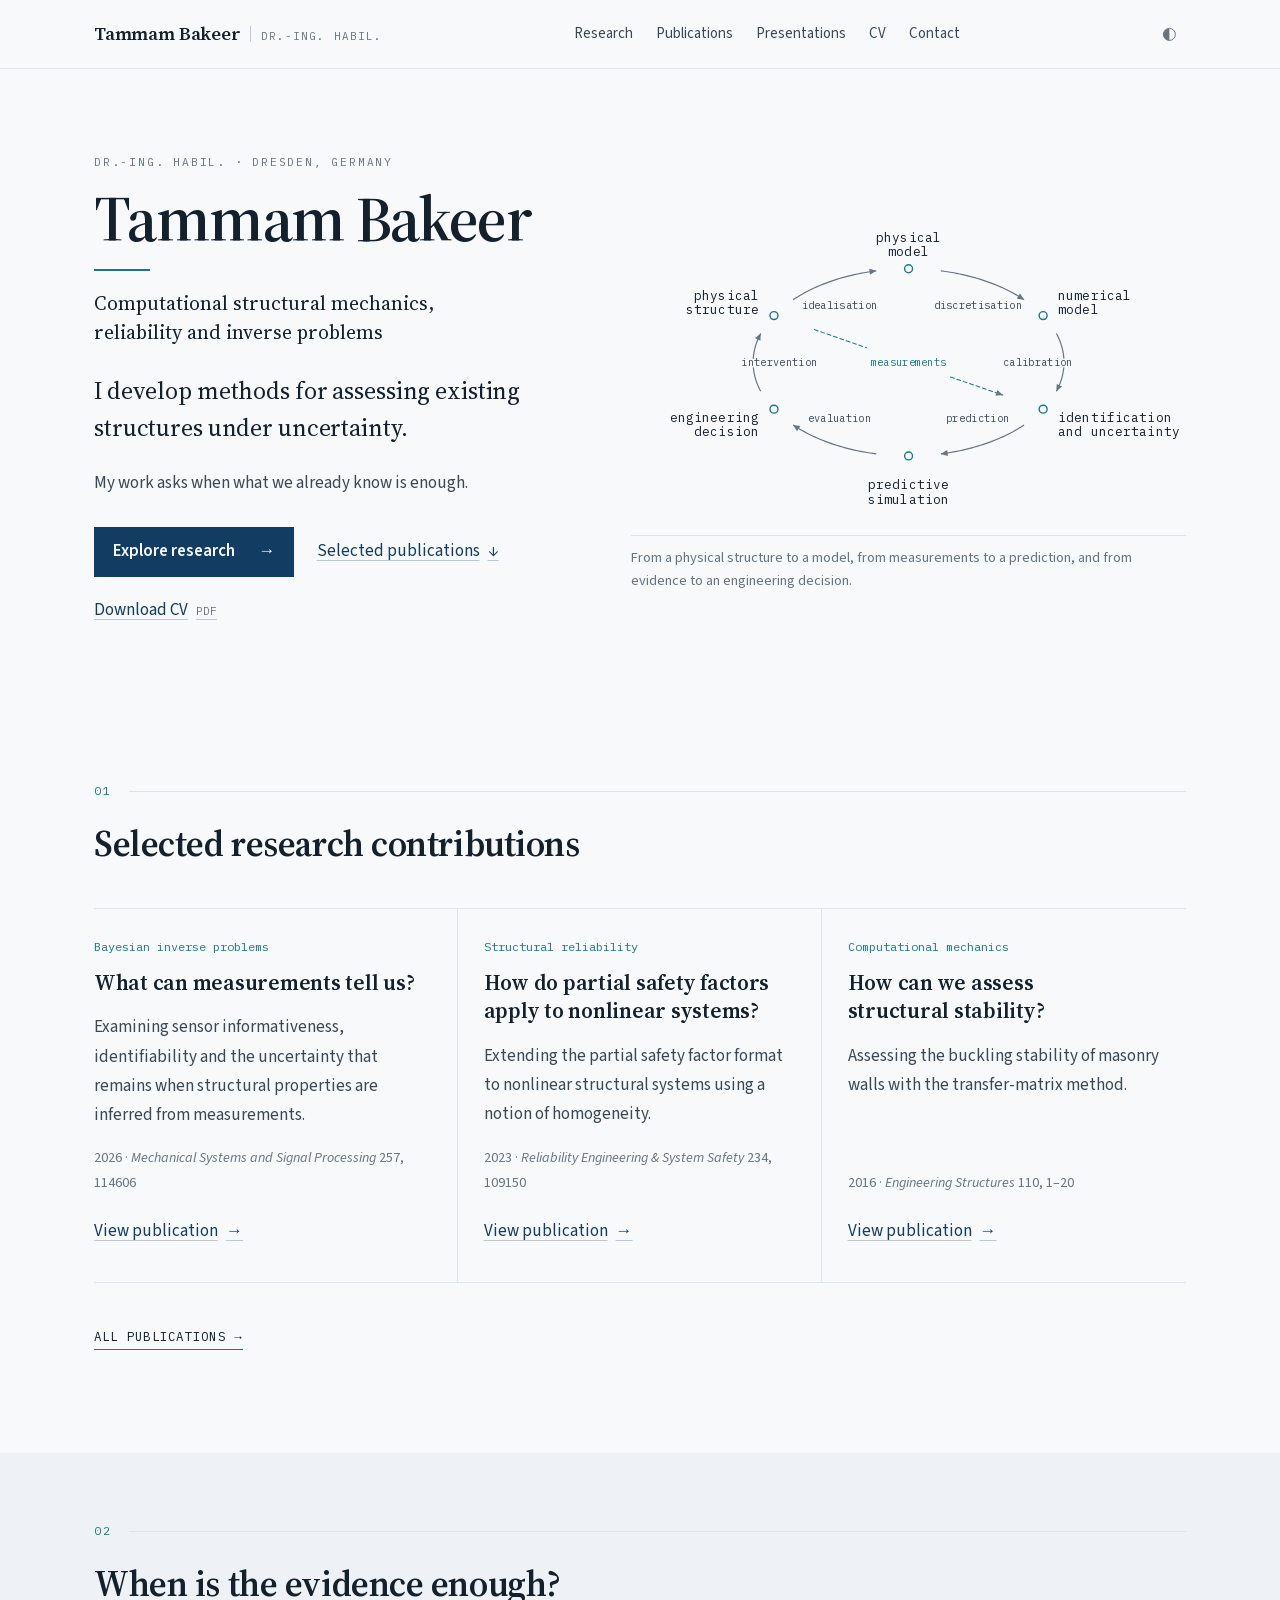
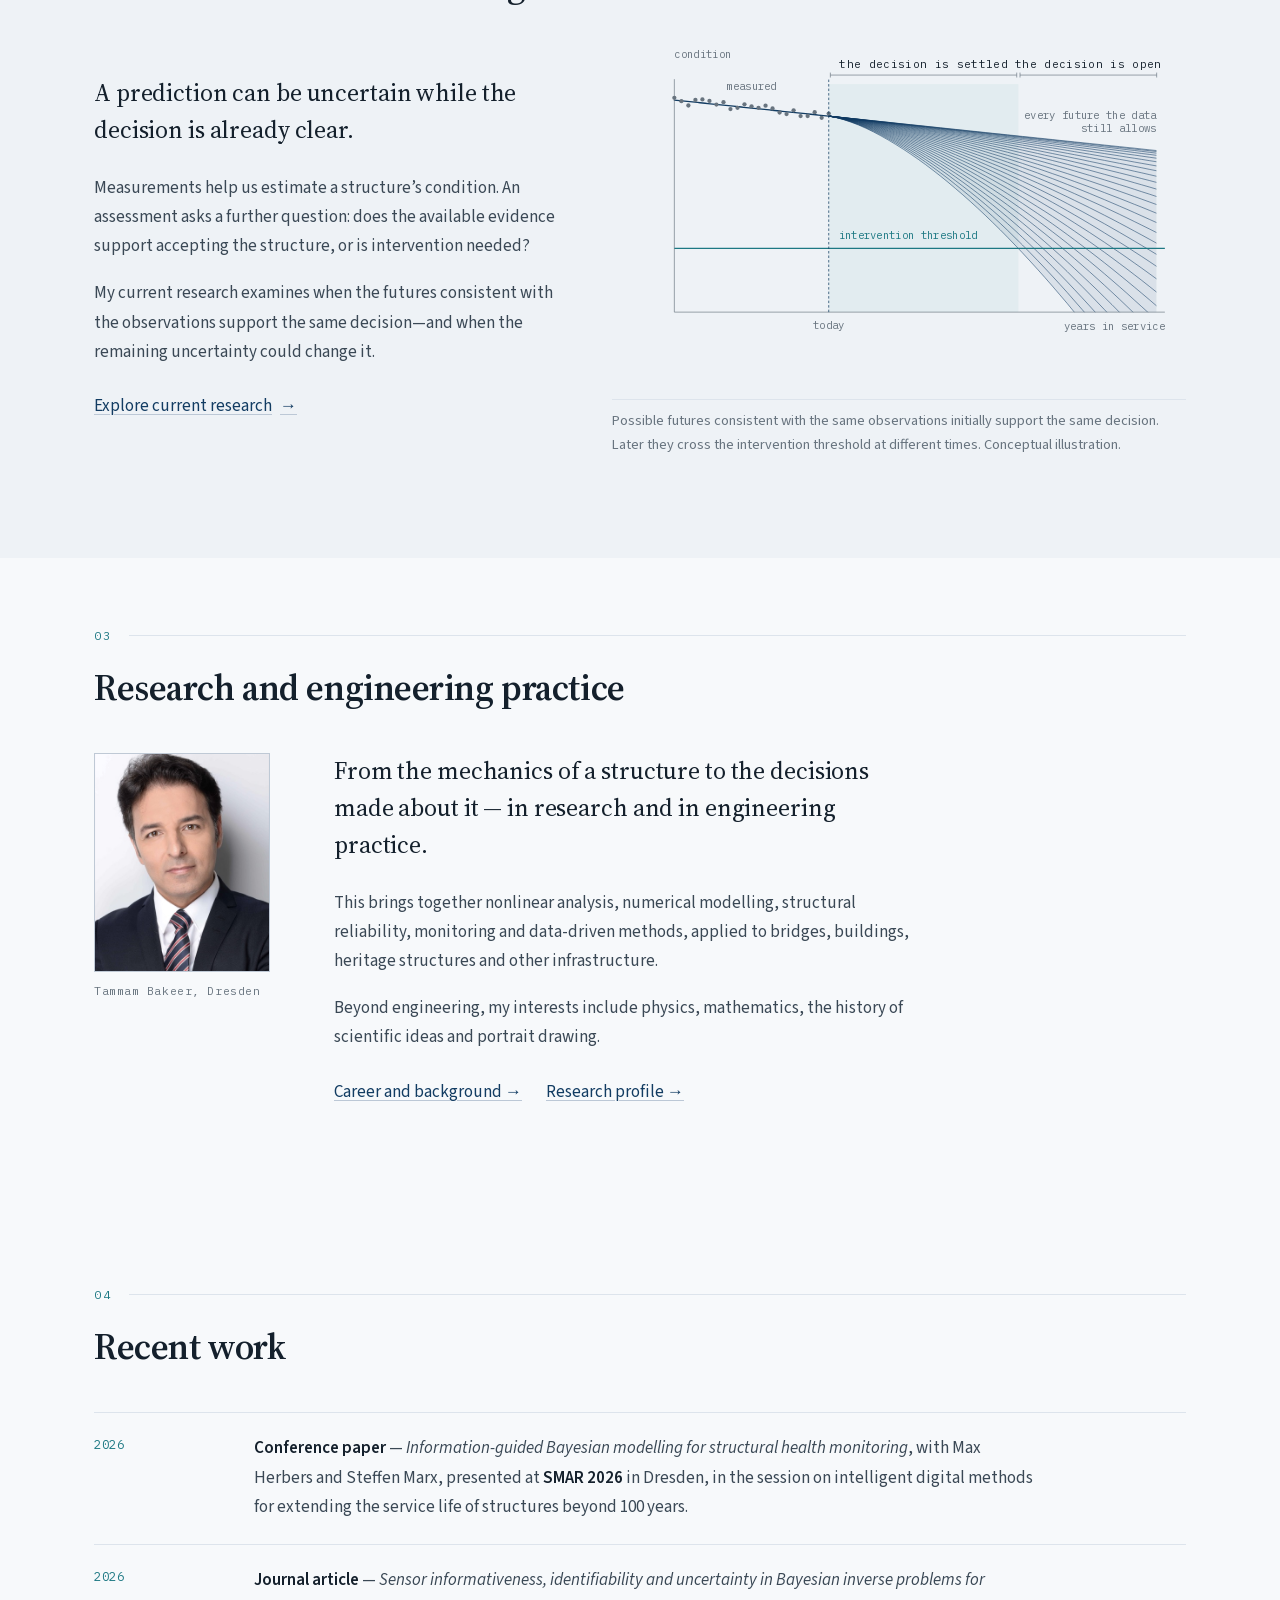
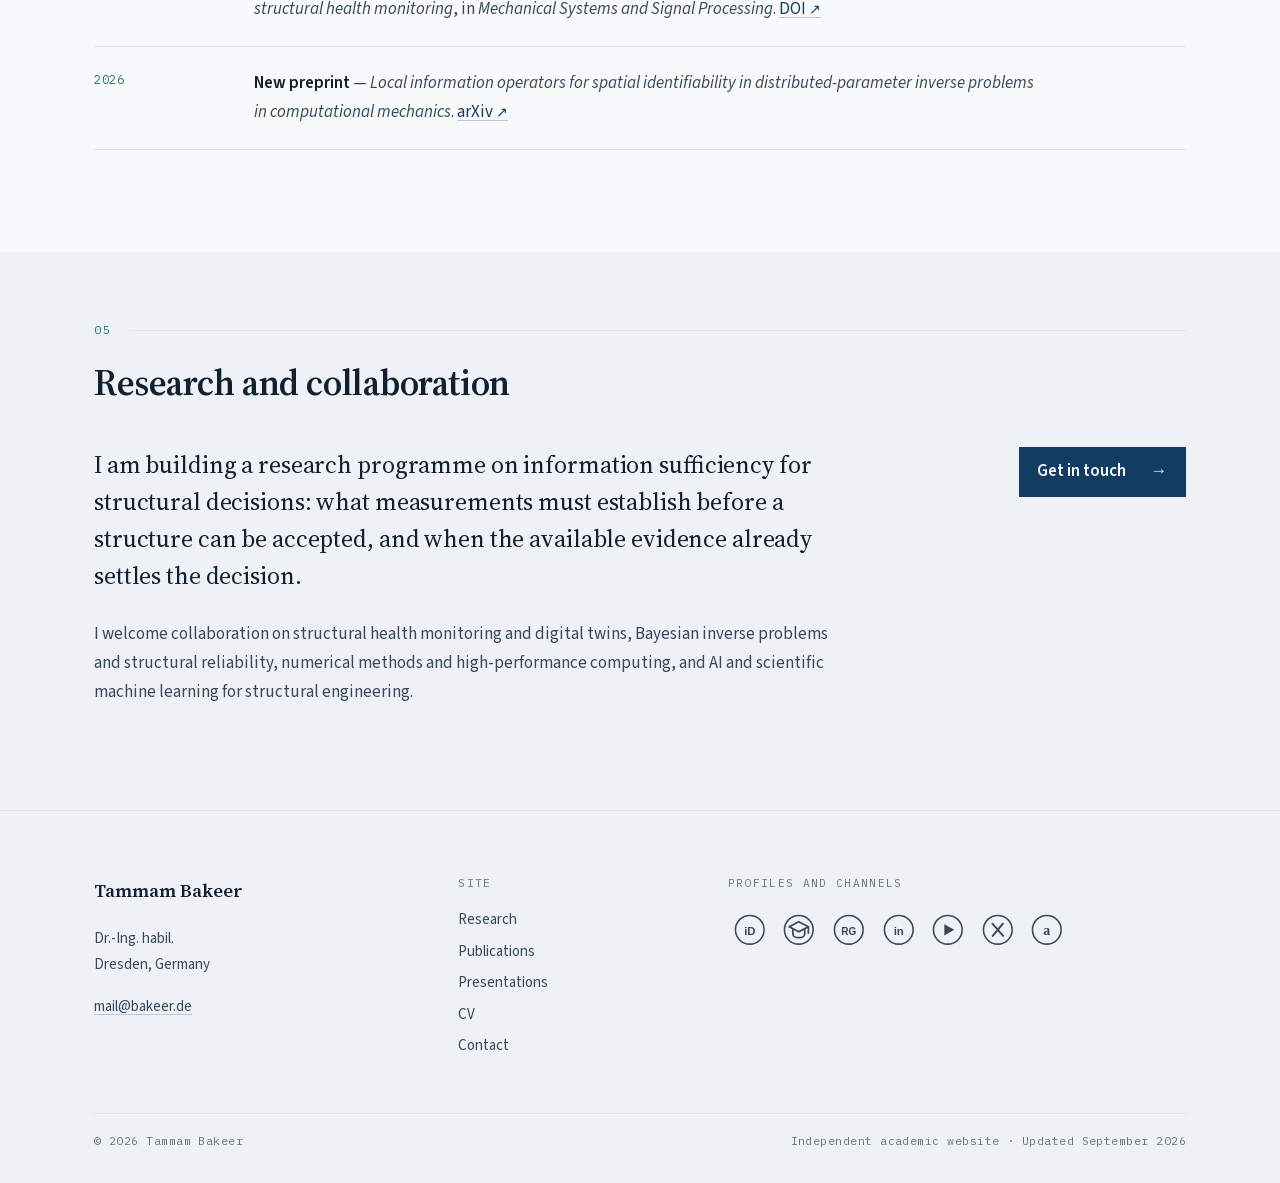
==== commit d494e11c: "Redesign homepage; add SMAR 2026 presentation" ====
--- a/index.html
+++ b/index.html
@@ -3,25 +3,32 @@
 <head>
 <meta charset="utf-8">
 <meta name="viewport" content="width=device-width, initial-scale=1">
-<title>Tammam Bakeer &#8212; computational structural mechanics and structural reliability</title>
-<meta name="description" content="Dr.-Ing. habil. Tammam Bakeer, Dresden: research in computational structural mechanics, structural reliability, Bayesian inverse problems and the data-informed assessment of existing structures.">
+<title>Tammam Bakeer | Structural Mechanics &amp; Reliability</title>
+<meta name="description" content="Academic homepage of Dr.-Ing. habil. Tammam Bakeer: computational structural mechanics, reliability, Bayesian inverse problems and structural assessment.">
 <link rel="canonical" href="https://bakeer.de/">
 <meta name="author" content="Tammam Bakeer">
 <meta name="theme-color" content="#f7f9fb" media="(prefers-color-scheme: light)">
 <meta name="theme-color" content="#0f151b" media="(prefers-color-scheme: dark)">
 <meta property="og:type" content="website">
 <meta property="og:site_name" content="Tammam Bakeer">
-<meta property="og:title" content="Tammam Bakeer">
-<meta property="og:description" content="Dr.-Ing. habil. Tammam Bakeer, Dresden: research in computational structural mechanics, structural reliability, Bayesian inverse problems and the data-informed assessment of existing structures.">
+<meta property="og:title" content="Tammam Bakeer | Structural Mechanics &amp; Reliability">
+<meta property="og:description" content="Academic homepage of Dr.-Ing. habil. Tammam Bakeer: computational structural mechanics, reliability, Bayesian inverse problems and structural assessment.">
 <meta property="og:url" content="https://bakeer.de/">
 <meta property="og:image" content="https://bakeer.de/assets/img/portrait.jpg">
 <meta name="twitter:card" content="summary">
 <meta name="twitter:site" content="@TammamBakeer">
+<link rel="icon" href="/favicon.ico" sizes="any">
 <link rel="icon" href="/favicon.svg" type="image/svg+xml">
+<link rel="icon" href="/favicon-96.png" type="image/png" sizes="96x96">
+<link rel="apple-touch-icon" href="/apple-touch-icon.png">
 <link rel="preload" href="/assets/fonts/source-serif-4-600-normal-latin.woff2" as="font" type="font/woff2" crossorigin>
 <link rel="preload" href="/assets/fonts/source-sans-3-400-normal-latin.woff2" as="font" type="font/woff2" crossorigin>
-<link rel="stylesheet" href="/assets/css/site.css?v=2026-08-22e">
+<link rel="stylesheet" href="/assets/css/site.css?v=2026-09-27c">
 <script>(function(){try{var m=localStorage.getItem("tb-theme");if(m==="light"||m==="dark")document.documentElement.setAttribute("data-theme",m);}catch(e){}})();</script>
+<script type="application/ld+json">
+{"@context":"https://schema.org","@type":"WebSite","url":"https://bakeer.de/",
+"name":"Tammam Bakeer","alternateName":"bakeer.de"}
+</script>
 <script type="application/ld+json">
 {"@context":"https://schema.org","@type":"Person","name":"Tammam Bakeer",
 "honorificPrefix":"Dr.-Ing. habil.",
@@ -66,7 +73,27 @@
   </div>
 </header>
 <main id="main">
-<section class="hero"><div class="wrap"><div class="hero__grid"><div><p class="eyebrow">Dr.-Ing. habil. &#183; Dresden, Germany</p><h1 class="hero__name">Tammam Bakeer</h1><div class="hero__rule"></div><p class="hero__tag">Computational structural mechanics &#183; uncertainty and information &#183; digital assessment of structures</p><p class="lede hero__lede">Decisions about real structures have to be made before the evidence is complete. My work asks when what we already know is enough.</p><p class="prose">I develop computational, reliability-based and data-informed methods for the analysis and assessment of complex structural systems, and for decision-making under uncertainty. The work runs across structural mechanics, reliability theory, numerical modelling and complexity science &#8212; and deliberately on both sides of the line between science and engineering practice.</p><div class="hero__meta"><a class="arrow" href="/research.html">Research</a><a class="arrow" href="/publications.html">Publications</a><a href="mailto:mail@bakeer.de">mail@bakeer.de</a></div></div><figure class="figure "><svg viewBox="0 0 700 404" role="img" aria-labelledby="figCycT" xmlns="http://www.w3.org/2000/svg"><title id="figCycT">The assessment cycle: a structure is idealised into a physical model, discretised, calibrated against measurements, used to predict, and evaluated into an engineering decision that acts back on the structure</title><polyline class="fig-ring" points="204.34,127.04 207.12,125.22 209.96,123.44 212.87,121.69 215.83,119.98 218.85,118.31 221.93,116.67 225.06,115.08 228.26,113.52 231.50,112.01 234.79,110.54 238.14,109.10 241.54,107.72 244.98,106.37 248.47,105.07 252.00,103.81 255.58,102.60 259.19,101.43 262.85,100.31 266.55,99.23 270.28,98.20 274.05,97.22 277.85,96.29 281.68,95.40 285.54,94.56 289.43,93.78 293.35,93.04 297.29,92.35 301.26,91.71 305.24,91.12 309.25,90.58"/><polygon class="fig-head" points="309.25,90.58 300.30,88.00 301.36,95.53"/><text class="fig-label fig-halo" x="262.8" y="139.0" text-anchor="middle">idealisation</text><polyline class="fig-ring" points="390.75,90.58 394.76,91.12 398.74,91.71 402.71,92.35 406.65,93.04 410.57,93.78 414.46,94.56 418.32,95.40 422.15,96.29 425.95,97.22 429.72,98.20 433.45,99.23 437.15,100.31 440.81,101.43 444.42,102.60 448.00,103.81 451.53,105.07 455.02,106.37 458.46,107.72 461.86,109.10 465.21,110.54 468.50,112.01 471.74,113.52 474.94,115.08 478.07,116.67 481.15,118.31 484.17,119.98 487.13,121.69 490.04,123.44 492.88,125.22 495.66,127.04"/><polygon class="fig-head" points="495.66,127.04 490.55,119.26 486.45,125.65"/><text class="fig-label fig-halo" x="437.2" y="139.0" text-anchor="middle">discretisation</text><polyline class="fig-ring" points="536.41,169.54 537.63,171.89 538.78,174.27 539.84,176.65 540.82,179.05 541.72,181.47 542.53,183.89 543.26,186.32 543.90,188.76 544.45,191.21 544.93,193.67 545.31,196.13 545.61,198.59 545.83,201.06 545.96,203.53 546.00,206.00 545.96,208.47 545.83,210.94 545.61,213.41 545.31,215.87 544.93,218.33 544.45,220.79 543.90,223.24 543.26,225.68 542.53,228.11 541.72,230.53 540.82,232.95 539.84,235.35 538.78,237.73 537.63,240.11 536.41,242.46"/><polygon class="fig-head" points="536.41,242.46 543.61,236.57 536.82,233.16"/><text class="fig-label fig-halo" x="513.0" y="210.0" text-anchor="middle">calibration</text><polyline class="fig-ring" points="495.66,284.96 492.88,286.78 490.04,288.56 487.13,290.31 484.17,292.02 481.15,293.69 478.07,295.33 474.94,296.92 471.74,298.48 468.50,299.99 465.21,301.46 461.86,302.90 458.46,304.28 455.02,305.63 451.53,306.93 448.00,308.19 444.42,309.40 440.81,310.57 437.15,311.69 433.45,312.77 429.72,313.80 425.95,314.78 422.15,315.71 418.32,316.60 414.46,317.44 410.57,318.22 406.65,318.96 402.71,319.65 398.74,320.29 394.76,320.88 390.75,321.42"/><polygon class="fig-head" points="390.75,321.42 399.70,324.00 398.64,316.47"/><text class="fig-label fig-halo" x="437.2" y="281.0" text-anchor="middle">prediction</text><polyline class="fig-ring" points="309.25,321.42 305.24,320.88 301.26,320.29 297.29,319.65 293.35,318.96 289.43,318.22 285.54,317.44 281.68,316.60 277.85,315.71 274.05,314.78 270.28,313.80 266.55,312.77 262.85,311.69 259.19,310.57 255.58,309.40 252.00,308.19 248.47,306.93 244.98,305.63 241.54,304.28 238.14,302.90 234.79,301.46 231.50,299.99 228.26,298.48 225.06,296.92 221.93,295.33 218.85,293.69 215.83,292.02 212.87,290.31 209.96,288.56 207.12,286.78 204.34,284.96"/><polygon class="fig-head" points="204.34,284.96 209.45,292.74 213.55,286.35"/><text class="fig-label fig-halo" x="262.8" y="281.0" text-anchor="middle">evaluation</text><polyline class="fig-ring" points="163.59,242.46 162.37,240.11 161.22,237.73 160.16,235.35 159.18,232.95 158.28,230.53 157.47,228.11 156.74,225.68 156.10,223.24 155.55,220.79 155.07,218.33 154.69,215.87 154.39,213.41 154.17,210.94 154.04,208.47 154.00,206.00 154.04,203.53 154.17,201.06 154.39,198.59 154.69,196.13 155.07,193.67 155.55,191.21 156.10,188.76 156.74,186.32 157.47,183.89 158.28,181.47 159.18,179.05 160.16,176.65 161.22,174.27 162.37,171.89 163.59,169.54"/><polygon class="fig-head" points="163.59,169.54 156.39,175.43 163.18,178.84"/><text class="fig-label fig-halo" x="187.0" y="210.0" text-anchor="middle">intervention</text><line class="fig-dash" x1="231.2" y1="164.7" x2="297.1" y2="187.6"/><line class="fig-dash" x1="402.9" y1="224.4" x2="468.8" y2="247.3"/><polygon class="fig-head" points="468.82,247.30 462.04,240.92 459.54,248.10"/><text class="fig-label fig-label--a fig-halo" x="350.0" y="210.0" text-anchor="middle">measurements</text><circle class="fig-station" cx="180.3" cy="147.0" r="5"/><text class="fig-node fig-halo" x="161.5" y="127.0" text-anchor="end">physical</text><text class="fig-node fig-halo" x="161.5" y="145.0" text-anchor="end">structure</text><circle class="fig-station" cx="350.0" cy="88.0" r="5"/><text class="fig-node fig-halo" x="350.0" y="54.0" text-anchor="middle">physical</text><text class="fig-node fig-halo" x="350.0" y="72.0" text-anchor="middle">model</text><circle class="fig-station" cx="519.7" cy="147.0" r="5"/><text class="fig-node fig-halo" x="538.5" y="127.0" text-anchor="start">numerical</text><text class="fig-node fig-halo" x="538.5" y="145.0" text-anchor="start">model</text><circle class="fig-station" cx="519.7" cy="265.0" r="5"/><text class="fig-node fig-halo" x="538.5" y="281.0" text-anchor="start">identification</text><text class="fig-node fig-halo" x="538.5" y="299.0" text-anchor="start">and uncertainty</text><circle class="fig-station" cx="350.0" cy="324.0" r="5"/><text class="fig-node fig-halo" x="350.0" y="366.0" text-anchor="middle">predictive</text><text class="fig-node fig-halo" x="350.0" y="384.0" text-anchor="middle">simulation</text><circle class="fig-station" cx="180.3" cy="265.0" r="5"/><text class="fig-node fig-halo" x="161.5" y="281.0" text-anchor="end">engineering</text><text class="fig-node fig-halo" x="161.5" y="299.0" text-anchor="end">decision</text></svg><figcaption class="figure__cap">The cycle my work sits inside: a structure is idealised into a physical model, discretised, confronted with measurements, and updated &#8212; until the prediction is sufficient to support a decision.</figcaption></figure></div></div></section><section class="section "><div class="wrap"><div class="section__head"><div class="section__marker"><span class="section__num">01</span></div><h2 class="section__title">A short introduction</h2></div><div class="about"><figure class="portrait"><img src="/assets/img/portrait.jpg" width="800" height="1000" alt="Portrait of Tammam Bakeer"><figcaption>Tammam Bakeer, Dresden</figcaption></figure><div class="prose"><p>What holds my attention is how structures behave as systems rather than as collections of individual parts &#8212; and how difficult it is to reduce that behaviour to a single quantity without losing what matters. My work seeks to keep that complexity in view while still arriving at conclusions that support engineering decisions.</p><p>This work brings together structural engineering, computational mechanics, reliability theory, numerical modelling, physics and complexity science. The methods I develop are intended to support structural assessment and engineering practice, inform design standards and advance scientific research.</p><p>Over the past twenty years, this has involved nonlinear analysis, finite element modelling, reliability-based assessment and contributions to European standardization. My recent research focuses more specifically on the information contained in structural measurements: what they reveal, what remains uncertain and when the available evidence is sufficient to support a decision.</p><p>Beyond engineering, I remain interested in physics and mathematics, the history of scientific ideas and the people behind them, and portrait drawing &#8212; different ways of examining how complex systems and forms hold together.</p></div></div></div></section><section class="section section--tint"><div class="wrap"><div class="section__head"><div class="section__marker"><span class="section__num">02</span></div><h2 class="section__title">The question I keep returning to</h2></div><div class="prose--wide" style="max-width:46em"><p>Monitoring and testing now produce more data about existing structures than engineers know what to do with. Bayesian methods can estimate stiffness, damage or remaining capacity from it &#8212; but a structural decision almost never requires those quantities to be known precisely. It requires one decision: accept the structure as it is, or intervene.</p><p>Those are different questions, and the second is often settled long before the first. A prediction can be wildly uncertain and the decision still obvious, because every future the data still allow points the same way. And a very precise prediction can leave the decision wide open, if the remaining uncertainty concerns exactly what the limit state depends on.</p><p>Determining which case applies &#8212; and how long it persists &#8212; is the more useful problem, and the one I am working on now.</p><p style="margin-top:1.6rem"><a class="cta" href="/research.html">The research &#8594;</a></p></div><div style="margin-top:clamp(2.5rem,5vw,4rem)"><figure class="figure "><svg viewBox="0 0 700 408" role="img" aria-labelledby="figFutT" xmlns="http://www.w3.org/2000/svg"><title id="figFutT">Measured condition of a structure up to today, a fan of possible futures consistent with that data, and an intervention threshold: for a long span every future says the same thing, and only later do they disagree</title><defs><clipPath id="fanWin"><rect x="76.0" y="38.0" width="588.0" height="284.0"/></clipPath></defs><rect class="fig-span" x="264.2" y="44.0" width="231.2" height="278.0"/><g clip-path="url(#fanWin)"><polygon class="fig-fan" points="264.2,83.0 271.3,83.8 278.4,84.5 285.6,85.3 292.7,86.0 299.9,86.7 307.0,87.5 314.1,88.2 321.3,89.0 328.4,89.7 335.6,90.5 342.7,91.2 349.8,91.9 357.0,92.7 364.1,93.4 371.3,94.2 378.4,94.9 385.5,95.7 392.7,96.4 399.8,97.1 407.0,97.9 414.1,98.6 421.2,99.4 428.4,100.1 435.5,100.9 442.7,101.6 449.8,102.3 456.9,103.1 464.1,103.8 471.2,104.6 478.4,105.3 485.5,106.1 492.6,106.8 499.8,107.5 506.9,108.3 514.1,109.0 521.2,109.8 528.3,110.5 535.5,111.3 542.6,112.0 549.8,112.7 556.9,113.5 564.0,114.2 571.2,115.0 578.3,115.7 585.5,116.5 592.6,117.2 599.7,117.9 606.9,118.7 614.0,119.4 621.2,120.2 628.3,120.9 635.4,121.6 642.6,122.4 649.7,123.1 656.9,123.9 664.0,124.6 664.0,454.6 656.9,444.5 649.7,434.5 642.6,424.5 635.4,414.7 628.3,405.0 621.2,395.4 614.0,385.9 606.9,376.5 599.7,367.2 592.6,358.1 585.5,349.0 578.3,340.0 571.2,331.2 564.0,322.5 556.9,313.9 549.8,305.3 542.6,297.0 535.5,288.7 528.3,280.5 521.2,272.5 514.1,264.6 506.9,256.8 499.8,249.1 492.6,241.6 485.5,234.2 478.4,226.9 471.2,219.7 464.1,212.7 456.9,205.8 449.8,199.0 442.7,192.4 435.5,185.9 428.4,179.6 421.2,173.4 414.1,167.3 407.0,161.4 399.8,155.7 392.7,150.1 385.5,144.6 378.4,139.4 371.3,134.3 364.1,129.3 357.0,124.6 349.8,120.0 342.7,115.6 335.6,111.4 328.4,107.4 321.3,103.6 314.1,100.1 307.0,96.7 299.9,93.7 292.7,90.8 285.6,88.3 278.4,86.1 271.3,84.3 264.2,83.0"/><polyline class="fig-thread" points="264.2,83.0 273.2,84.0 282.3,84.9 291.4,85.9 300.5,86.8 309.6,87.8 318.7,88.7 327.8,89.7 336.9,90.6 345.9,91.6 355.0,92.5 364.1,93.5 373.2,94.4 382.3,95.4 391.4,96.3 400.5,97.3 409.6,98.2 418.6,99.2 427.7,100.1 436.8,101.1 445.9,102.0 455.0,103.0 464.1,104.0 473.2,104.9 482.3,105.9 491.3,106.8 500.4,107.8 509.5,108.7 518.6,109.7 527.7,110.6 536.8,111.6 545.9,112.6 555.0,113.5 564.0,114.5 573.1,115.4 582.2,116.4 591.3,117.3 600.4,118.3 609.5,119.3 618.6,120.2 627.7,121.2 636.7,122.1 645.8,123.1 654.9,124.1 664.0,125.0"/><polyline class="fig-thread" points="264.2,83.0 273.2,84.0 282.3,84.9 291.4,85.9 300.5,86.8 309.6,87.8 318.7,88.8 327.8,89.7 336.9,90.7 345.9,91.7 355.0,92.6 364.1,93.6 373.2,94.6 382.3,95.5 391.4,96.5 400.5,97.5 409.6,98.5 418.6,99.4 427.7,100.4 436.8,101.4 445.9,102.4 455.0,103.4 464.1,104.3 473.2,105.3 482.3,106.3 491.3,107.3 500.4,108.3 509.5,109.3 518.6,110.3 527.7,111.2 536.8,112.2 545.9,113.2 555.0,114.2 564.0,115.2 573.1,116.2 582.2,117.2 591.3,118.2 600.4,119.2 609.5,120.2 618.6,121.2 627.7,122.2 636.7,123.2 645.8,124.2 654.9,125.2 664.0,126.2"/><polyline class="fig-thread" points="264.2,83.0 273.2,84.0 282.3,84.9 291.4,85.9 300.5,86.9 309.6,87.9 318.7,88.8 327.8,89.8 336.9,90.8 345.9,91.8 355.0,92.8 364.1,93.8 373.2,94.8 382.3,95.8 391.4,96.8 400.5,97.8 409.6,98.9 418.6,99.9 427.7,100.9 436.8,101.9 445.9,102.9 455.0,104.0 464.1,105.0 473.2,106.0 482.3,107.1 491.3,108.1 500.4,109.1 509.5,110.2 518.6,111.2 527.7,112.3 536.8,113.3 545.9,114.3 555.0,115.4 564.0,116.5 573.1,117.5 582.2,118.6 591.3,119.6 600.4,120.7 609.5,121.7 618.6,122.8 627.7,123.9 636.7,124.9 645.8,126.0 654.9,127.1 664.0,128.2"/><polyline class="fig-thread" points="264.2,83.0 273.2,84.0 282.3,85.0 291.4,86.0 300.5,86.9 309.6,88.0 318.7,89.0 327.8,90.0 336.9,91.0 345.9,92.0 355.0,93.1 364.1,94.1 373.2,95.2 382.3,96.2 391.4,97.3 400.5,98.3 409.6,99.4 418.6,100.5 427.7,101.5 436.8,102.6 445.9,103.7 455.0,104.8 464.1,105.9 473.2,107.0 482.3,108.1 491.3,109.2 500.4,110.3 509.5,111.4 518.6,112.5 527.7,113.7 536.8,114.8 545.9,115.9 555.0,117.0 564.0,118.2 573.1,119.3 582.2,120.5 591.3,121.6 600.4,122.8 609.5,123.9 618.6,125.1 627.7,126.2 636.7,127.4 645.8,128.6 654.9,129.7 664.0,130.9"/><polyline class="fig-thread" points="264.2,83.0 273.2,84.0 282.3,85.0 291.4,86.0 300.5,87.0 309.6,88.1 318.7,89.1 327.8,90.2 336.9,91.2 345.9,92.3 355.0,93.4 364.1,94.5 373.2,95.6 382.3,96.7 391.4,97.8 400.5,99.0 409.6,100.1 418.6,101.2 427.7,102.4 436.8,103.5 445.9,104.7 455.0,105.9 464.1,107.1 473.2,108.2 482.3,109.4 491.3,110.6 500.4,111.8 509.5,113.0 518.6,114.3 527.7,115.5 536.8,116.7 545.9,117.9 555.0,119.2 564.0,120.4 573.1,121.7 582.2,122.9 591.3,124.2 600.4,125.4 609.5,126.7 618.6,128.0 627.7,129.3 636.7,130.5 645.8,131.8 654.9,133.1 664.0,134.4"/><polyline class="fig-thread" points="264.2,83.0 273.2,84.0 282.3,85.0 291.4,86.1 300.5,87.1 309.6,88.2 318.7,89.3 327.8,90.4 336.9,91.5 345.9,92.7 355.0,93.8 364.1,95.0 373.2,96.1 382.3,97.3 391.4,98.5 400.5,99.7 409.6,101.0 418.6,102.2 427.7,103.4 436.8,104.7 445.9,105.9 455.0,107.2 464.1,108.5 473.2,109.8 482.3,111.1 491.3,112.4 500.4,113.7 509.5,115.0 518.6,116.4 527.7,117.7 536.8,119.0 545.9,120.4 555.0,121.8 564.0,123.1 573.1,124.5 582.2,125.9 591.3,127.3 600.4,128.7 609.5,130.1 618.6,131.5 627.7,133.0 636.7,134.4 645.8,135.8 654.9,137.3 664.0,138.7"/><polyline class="fig-thread" points="264.2,83.0 273.2,84.0 282.3,85.1 291.4,86.1 300.5,87.2 309.6,88.3 318.7,89.5 327.8,90.7 336.9,91.8 345.9,93.1 355.0,94.3 364.1,95.5 373.2,96.8 382.3,98.1 391.4,99.3 400.5,100.6 409.6,102.0 418.6,103.3 427.7,104.6 436.8,106.0 445.9,107.4 455.0,108.8 464.1,110.2 473.2,111.6 482.3,113.0 491.3,114.4 500.4,115.9 509.5,117.4 518.6,118.8 527.7,120.3 536.8,121.8 545.9,123.3 555.0,124.8 564.0,126.4 573.1,127.9 582.2,129.4 591.3,131.0 600.4,132.6 609.5,134.2 618.6,135.7 627.7,137.3 636.7,139.0 645.8,140.6 654.9,142.2 664.0,143.8"/><polyline class="fig-thread" points="264.2,83.0 273.2,84.0 282.3,85.1 291.4,86.2 300.5,87.4 309.6,88.5 318.7,89.7 327.8,91.0 336.9,92.2 345.9,93.5 355.0,94.8 364.1,96.2 373.2,97.5 382.3,98.9 391.4,100.3 400.5,101.7 409.6,103.1 418.6,104.6 427.7,106.1 436.8,107.5 445.9,109.0 455.0,110.6 464.1,112.1 473.2,113.7 482.3,115.2 491.3,116.8 500.4,118.4 509.5,120.0 518.6,121.7 527.7,123.3 536.8,125.0 545.9,126.7 555.0,128.4 564.0,130.1 573.1,131.8 582.2,133.5 591.3,135.3 600.4,137.0 609.5,138.8 618.6,140.6 627.7,142.4 636.7,144.2 645.8,146.0 654.9,147.9 664.0,149.7"/><polyline class="fig-thread" points="264.2,83.0 273.2,84.1 282.3,85.1 291.4,86.3 300.5,87.5 309.6,88.7 318.7,90.0 327.8,91.3 336.9,92.7 345.9,94.0 355.0,95.5 364.1,96.9 373.2,98.3 382.3,99.8 391.4,101.4 400.5,102.9 409.6,104.5 418.6,106.0 427.7,107.6 436.8,109.3 445.9,110.9 455.0,112.6 464.1,114.3 473.2,116.0 482.3,117.8 491.3,119.5 500.4,121.3 509.5,123.1 518.6,124.9 527.7,126.8 536.8,128.6 545.9,130.5 555.0,132.4 564.0,134.3 573.1,136.2 582.2,138.2 591.3,140.1 600.4,142.1 609.5,144.1 618.6,146.1 627.7,148.1 636.7,150.2 645.8,152.2 654.9,154.3 664.0,156.4"/><polyline class="fig-thread" points="264.2,83.0 273.2,84.1 282.3,85.2 291.4,86.4 300.5,87.7 309.6,89.0 318.7,90.3 327.8,91.7 336.9,93.2 345.9,94.6 355.0,96.1 364.1,97.7 373.2,99.3 382.3,100.9 391.4,102.5 400.5,104.2 409.6,105.9 418.6,107.7 427.7,109.4 436.8,111.2 445.9,113.0 455.0,114.9 464.1,116.8 473.2,118.7 482.3,120.6 491.3,122.5 500.4,124.5 509.5,126.5 518.6,128.5 527.7,130.6 536.8,132.6 545.9,134.7 555.0,136.8 564.0,139.0 573.1,141.1 582.2,143.3 591.3,145.5 600.4,147.7 609.5,150.0 618.6,152.2 627.7,154.5 636.7,156.8 645.8,159.2 654.9,161.5 664.0,163.9"/><polyline class="fig-thread" points="264.2,83.0 273.2,84.1 282.3,85.3 291.4,86.5 300.5,87.8 309.6,89.2 318.7,90.7 327.8,92.2 336.9,93.7 345.9,95.3 355.0,96.9 364.1,98.6 373.2,100.3 382.3,102.1 391.4,103.9 400.5,105.7 409.6,107.6 418.6,109.5 427.7,111.4 436.8,113.4 445.9,115.4 455.0,117.4 464.1,119.5 473.2,121.6 482.3,123.7 491.3,125.9 500.4,128.1 509.5,130.3 518.6,132.5 527.7,134.8 536.8,137.1 545.9,139.4 555.0,141.8 564.0,144.2 573.1,146.6 582.2,149.0 591.3,151.5 600.4,154.0 609.5,156.5 618.6,159.0 627.7,161.6 636.7,164.2 645.8,166.8 654.9,169.4 664.0,172.1"/><polyline class="fig-thread" points="264.2,83.0 273.2,84.1 282.3,85.3 291.4,86.6 300.5,88.0 309.6,89.5 318.7,91.0 327.8,92.6 336.9,94.3 345.9,96.0 355.0,97.8 364.1,99.6 373.2,101.4 382.3,103.4 391.4,105.3 400.5,107.3 409.6,109.4 418.6,111.4 427.7,113.6 436.8,115.7 445.9,117.9 455.0,120.2 464.1,122.5 473.2,124.8 482.3,127.1 491.3,129.5 500.4,132.0 509.5,134.4 518.6,136.9 527.7,139.4 536.8,142.0 545.9,144.6 555.0,147.2 564.0,149.9 573.1,152.6 582.2,155.3 591.3,158.0 600.4,160.8 609.5,163.6 618.6,166.5 627.7,169.3 636.7,172.2 645.8,175.2 654.9,178.1 664.0,181.1"/><polyline class="fig-thread" points="264.2,83.0 273.2,84.1 282.3,85.4 291.4,86.8 300.5,88.2 309.6,89.8 318.7,91.4 327.8,93.1 336.9,94.9 345.9,96.8 355.0,98.7 364.1,100.6 373.2,102.7 382.3,104.7 391.4,106.9 400.5,109.1 409.6,111.3 418.6,113.6 427.7,115.9 436.8,118.3 445.9,120.7 455.0,123.2 464.1,125.7 473.2,128.3 482.3,130.9 491.3,133.5 500.4,136.2 509.5,138.9 518.6,141.7 527.7,144.5 536.8,147.3 545.9,150.2 555.0,153.1 564.0,156.1 573.1,159.1 582.2,162.1 591.3,165.2 600.4,168.3 609.5,171.4 618.6,174.6 627.7,177.8 636.7,181.0 645.8,184.3 654.9,187.6 664.0,190.9"/><polyline class="fig-thread" points="264.2,83.0 273.2,84.2 282.3,85.5 291.4,86.9 300.5,88.5 309.6,90.1 318.7,91.9 327.8,93.7 336.9,95.6 345.9,97.6 355.0,99.7 364.1,101.8 373.2,104.0 382.3,106.3 391.4,108.6 400.5,111.0 409.6,113.4 418.6,115.9 427.7,118.4 436.8,121.1 445.9,123.7 455.0,126.4 464.1,129.2 473.2,132.0 482.3,134.9 491.3,137.8 500.4,140.7 509.5,143.8 518.6,146.8 527.7,149.9 536.8,153.1 545.9,156.2 555.0,159.5 564.0,162.8 573.1,166.1 582.2,169.4 591.3,172.8 600.4,176.3 609.5,179.8 618.6,183.3 627.7,186.9 636.7,190.5 645.8,194.1 654.9,197.8 664.0,201.5"/><polyline class="fig-thread" points="264.2,83.0 273.2,84.2 282.3,85.5 291.4,87.1 300.5,88.7 309.6,90.5 318.7,92.3 327.8,94.3 336.9,96.4 345.9,98.5 355.0,100.7 364.1,103.0 373.2,105.4 382.3,107.9 391.4,110.4 400.5,113.0 409.6,115.7 418.6,118.4 427.7,121.2 436.8,124.0 445.9,126.9 455.0,129.9 464.1,132.9 473.2,136.0 482.3,139.2 491.3,142.4 500.4,145.7 509.5,149.0 518.6,152.3 527.7,155.8 536.8,159.2 545.9,162.7 555.0,166.3 564.0,169.9 573.1,173.6 582.2,177.3 591.3,181.1 600.4,184.9 609.5,188.8 618.6,192.7 627.7,196.6 636.7,200.6 645.8,204.7 654.9,208.8 664.0,212.9"/><polyline class="fig-thread" points="264.2,83.0 273.2,84.2 282.3,85.6 291.4,87.2 300.5,89.0 309.6,90.9 318.7,92.8 327.8,95.0 336.9,97.2 345.9,99.5 355.0,101.9 364.1,104.4 373.2,106.9 382.3,109.6 391.4,112.3 400.5,115.2 409.6,118.1 418.6,121.0 427.7,124.1 436.8,127.2 445.9,130.4 455.0,133.6 464.1,137.0 473.2,140.3 482.3,143.8 491.3,147.3 500.4,150.9 509.5,154.5 518.6,158.2 527.7,162.0 536.8,165.8 545.9,169.7 555.0,173.6 564.0,177.6 573.1,181.7 582.2,185.8 591.3,189.9 600.4,194.1 609.5,198.4 618.6,202.7 627.7,207.1 636.7,211.5 645.8,216.0 654.9,220.5 664.0,225.1"/><polyline class="fig-thread" points="264.2,83.0 273.2,84.2 282.3,85.7 291.4,87.4 300.5,89.3 309.6,91.3 318.7,93.4 327.8,95.6 336.9,98.0 345.9,100.5 355.0,103.1 364.1,105.8 373.2,108.6 382.3,111.4 391.4,114.4 400.5,117.5 409.6,120.6 418.6,123.9 427.7,127.2 436.8,130.6 445.9,134.1 455.0,137.6 464.1,141.2 473.2,144.9 482.3,148.7 491.3,152.6 500.4,156.5 509.5,160.5 518.6,164.5 527.7,168.6 536.8,172.8 545.9,177.1 555.0,181.4 564.0,185.8 573.1,190.2 582.2,194.7 591.3,199.3 600.4,203.9 609.5,208.6 618.6,213.4 627.7,218.2 636.7,223.1 645.8,228.0 654.9,233.0 664.0,238.0"/><polyline class="fig-thread" points="264.2,83.0 273.2,84.3 282.3,85.8 291.4,87.6 300.5,89.6 309.6,91.7 318.7,93.9 327.8,96.4 336.9,98.9 345.9,101.6 355.0,104.4 364.1,107.3 373.2,110.3 382.3,113.4 391.4,116.6 400.5,119.9 409.6,123.3 418.6,126.9 427.7,130.5 436.8,134.2 445.9,137.9 455.0,141.8 464.1,145.8 473.2,149.8 482.3,153.9 491.3,158.1 500.4,162.4 509.5,166.7 518.6,171.2 527.7,175.7 536.8,180.3 545.9,184.9 555.0,189.7 564.0,194.5 573.1,199.3 582.2,204.3 591.3,209.3 600.4,214.3 609.5,219.5 618.6,224.7 627.7,230.0 636.7,235.3 645.8,240.7 654.9,246.2 664.0,251.7"/><polyline class="fig-thread" points="264.2,83.0 273.2,84.3 282.3,85.9 291.4,87.8 300.5,89.9 309.6,92.1 318.7,94.5 327.8,97.1 336.9,99.9 345.9,102.7 355.0,105.7 364.1,108.8 373.2,112.1 382.3,115.5 391.4,118.9 400.5,122.5 409.6,126.2 418.6,130.0 427.7,133.9 436.8,137.9 445.9,142.1 455.0,146.3 464.1,150.6 473.2,154.9 482.3,159.4 491.3,164.0 500.4,168.6 509.5,173.4 518.6,178.2 527.7,183.1 536.8,188.1 545.9,193.2 555.0,198.4 564.0,203.6 573.1,208.9 582.2,214.3 591.3,219.8 600.4,225.4 609.5,231.0 618.6,236.7 627.7,242.4 636.7,248.3 645.8,254.2 654.9,260.2 664.0,266.3"/><polyline class="fig-thread" points="264.2,83.0 273.2,84.3 282.3,86.0 291.4,88.0 300.5,90.2 309.6,92.6 318.7,95.2 327.8,97.9 336.9,100.9 345.9,103.9 355.0,107.1 364.1,110.5 373.2,114.0 382.3,117.6 391.4,121.4 400.5,125.3 409.6,129.3 418.6,133.4 427.7,137.6 436.8,141.9 445.9,146.4 455.0,150.9 464.1,155.6 473.2,160.4 482.3,165.2 491.3,170.2 500.4,175.2 509.5,180.4 518.6,185.6 527.7,191.0 536.8,196.4 545.9,202.0 555.0,207.6 564.0,213.3 573.1,219.1 582.2,224.9 591.3,230.9 600.4,236.9 609.5,243.1 618.6,249.3 627.7,255.6 636.7,262.0 645.8,268.4 654.9,275.0 664.0,281.6"/><polyline class="fig-thread" points="264.2,83.0 273.2,84.4 282.3,86.2 291.4,88.2 300.5,90.5 309.6,93.1 318.7,95.8 327.8,98.8 336.9,101.9 345.9,105.2 355.0,108.6 364.1,112.3 373.2,116.0 382.3,119.9 391.4,124.0 400.5,128.1 409.6,132.4 418.6,136.9 427.7,141.4 436.8,146.1 445.9,150.9 455.0,155.9 464.1,160.9 473.2,166.1 482.3,171.3 491.3,176.7 500.4,182.2 509.5,187.8 518.6,193.5 527.7,199.2 536.8,205.1 545.9,211.1 555.0,217.2 564.0,223.4 573.1,229.7 582.2,236.1 591.3,242.6 600.4,249.1 609.5,255.8 618.6,262.6 627.7,269.4 636.7,276.3 645.8,283.3 654.9,290.5 664.0,297.7"/><polyline class="fig-thread" points="264.2,83.0 273.2,84.4 282.3,86.3 291.4,88.5 300.5,90.9 309.6,93.6 318.7,96.5 327.8,99.7 336.9,103.0 345.9,106.5 355.0,110.2 364.1,114.1 373.2,118.1 382.3,122.3 391.4,126.7 400.5,131.2 409.6,135.8 418.6,140.6 427.7,145.5 436.8,150.5 445.9,155.7 455.0,161.0 464.1,166.5 473.2,172.0 482.3,177.7 491.3,183.5 500.4,189.4 509.5,195.5 518.6,201.6 527.7,207.9 536.8,214.3 545.9,220.8 555.0,227.4 564.0,234.1 573.1,240.9 582.2,247.8 591.3,254.8 600.4,261.9 609.5,269.1 618.6,276.5 627.7,283.9 636.7,291.4 645.8,299.0 654.9,306.7 664.0,314.5"/><polyline class="fig-thread" points="264.2,83.0 273.2,84.5 282.3,86.4 291.4,88.7 300.5,91.3 309.6,94.2 318.7,97.3 327.8,100.6 336.9,104.2 345.9,107.9 355.0,111.9 364.1,116.0 373.2,120.3 382.3,124.8 391.4,129.5 400.5,134.3 409.6,139.3 418.6,144.4 427.7,149.7 436.8,155.1 445.9,160.7 455.0,166.4 464.1,172.3 473.2,178.3 482.3,184.4 491.3,190.7 500.4,197.1 509.5,203.6 518.6,210.2 527.7,217.0 536.8,223.9 545.9,230.9 555.0,238.0 564.0,245.2 573.1,252.6 582.2,260.0 591.3,267.6 600.4,275.3 609.5,283.1 618.6,291.0 627.7,299.0 636.7,307.2 645.8,315.4 654.9,323.7 664.0,332.2"/><polyline class="fig-thread" points="264.2,83.0 273.2,84.5 282.3,86.5 291.4,88.9 300.5,91.7 309.6,94.7 318.7,98.0 327.8,101.6 336.9,105.4 345.9,109.4 355.0,113.6 364.1,118.0 373.2,122.6 382.3,127.4 391.4,132.4 400.5,137.6 409.6,142.9 418.6,148.5 427.7,154.1 436.8,160.0 445.9,165.9 455.0,172.1 464.1,178.4 473.2,184.8 482.3,191.4 491.3,198.1 500.4,205.0 509.5,212.0 518.6,219.2 527.7,226.4 536.8,233.8 545.9,241.4 555.0,249.1 564.0,256.9 573.1,264.8 582.2,272.8 591.3,281.0 600.4,289.3 609.5,297.7 618.6,306.2 627.7,314.9 636.7,323.6 645.8,332.5 654.9,341.5 664.0,350.6"/><polyline class="fig-thread" points="264.2,83.0 273.2,84.6 282.3,86.7 291.4,89.2 300.5,92.1 309.6,95.3 318.7,98.8 327.8,102.6 336.9,106.6 345.9,110.9 355.0,115.4 364.1,120.1 373.2,125.0 382.3,130.2 391.4,135.5 400.5,141.0 409.6,146.8 418.6,152.6 427.7,158.7 436.8,165.0 445.9,171.4 455.0,178.0 464.1,184.7 473.2,191.6 482.3,198.7 491.3,205.9 500.4,213.3 509.5,220.8 518.6,228.5 527.7,236.3 536.8,244.3 545.9,252.4 555.0,260.6 564.0,269.0 573.1,277.5 582.2,286.2 591.3,294.9 600.4,303.9 609.5,312.9 618.6,322.1 627.7,331.4 636.7,340.8 645.8,350.4 654.9,360.0 664.0,369.8"/><polyline class="fig-thread" points="264.2,83.0 273.2,84.6 282.3,86.8 291.4,89.5 300.5,92.5 309.6,95.9 318.7,99.6 327.8,103.7 336.9,107.9 345.9,112.5 355.0,117.3 364.1,122.3 373.2,127.5 382.3,133.0 391.4,138.7 400.5,144.6 409.6,150.7 418.6,157.0 427.7,163.5 436.8,170.2 445.9,177.1 455.0,184.1 464.1,191.3 473.2,198.7 482.3,206.3 491.3,214.0 500.4,221.9 509.5,230.0 518.6,238.2 527.7,246.6 536.8,255.1 545.9,263.8 555.0,272.6 564.0,281.6 573.1,290.7 582.2,300.0 591.3,309.5 600.4,319.0 609.5,328.7 618.6,338.6 627.7,348.6 636.7,358.7 645.8,368.9 654.9,379.3 664.0,389.9"/><polyline class="fig-thread" points="264.2,83.0 273.2,84.6 282.3,87.0 291.4,89.8 300.5,93.0 309.6,96.6 318.7,100.5 327.8,104.7 336.9,109.3 345.9,114.1 355.0,119.2 364.1,124.6 373.2,130.1 382.3,136.0 391.4,142.0 400.5,148.3 409.6,154.8 418.6,161.6 427.7,168.5 436.8,175.6 445.9,182.9 455.0,190.5 464.1,198.2 473.2,206.1 482.3,214.2 491.3,222.4 500.4,230.9 509.5,239.5 518.6,248.3 527.7,257.2 536.8,266.4 545.9,275.7 555.0,285.1 564.0,294.7 573.1,304.5 582.2,314.4 591.3,324.5 600.4,334.8 609.5,345.2 618.6,355.7 627.7,366.4 636.7,377.3 645.8,388.2 654.9,399.4 664.0,410.7"/><polyline class="fig-thread" points="264.2,83.0 273.2,84.7 282.3,87.1 291.4,90.1 300.5,93.4 309.6,97.2 318.7,101.4 327.8,105.9 336.9,110.7 345.9,115.8 355.0,121.2 364.1,126.9 373.2,132.8 382.3,139.0 391.4,145.5 400.5,152.2 409.6,159.1 418.6,166.3 427.7,173.7 436.8,181.2 445.9,189.1 455.0,197.1 464.1,205.3 473.2,213.7 482.3,222.3 491.3,231.2 500.4,240.2 509.5,249.4 518.6,258.8 527.7,268.3 536.8,278.1 545.9,288.0 555.0,298.1 564.0,308.4 573.1,318.8 582.2,329.4 591.3,340.2 600.4,351.1 609.5,362.2 618.6,373.5 627.7,384.9 636.7,396.5 645.8,408.3 654.9,420.2 664.0,432.2"/><polyline class="fig-thread" points="264.2,83.0 273.2,84.8 282.3,87.3 291.4,90.4 300.5,93.9 309.6,97.9 318.7,102.3 327.8,107.1 336.9,112.2 345.9,117.6 355.0,123.3 364.1,129.3 373.2,135.6 382.3,142.2 391.4,149.1 400.5,156.2 409.6,163.6 418.6,171.2 427.7,179.0 436.8,187.1 445.9,195.4 455.0,203.9 464.1,212.7 473.2,221.6 482.3,230.8 491.3,240.2 500.4,249.8 509.5,259.6 518.6,269.6 527.7,279.8 536.8,290.2 545.9,300.8 555.0,311.5 564.0,322.5 573.1,333.6 582.2,344.9 591.3,356.4 600.4,368.1 609.5,379.9 618.6,392.0 627.7,404.1 636.7,416.5 645.8,429.0 654.9,441.7 664.0,454.6"/></g><polyline class="fig-accent" points="76.00,63.46 79.14,63.79 82.27,64.11 85.41,64.44 88.54,64.76 91.68,65.09 94.82,65.42 97.95,65.74 101.09,66.07 104.22,66.40 107.36,66.72 110.50,67.05 113.63,67.37 116.77,67.70 119.90,68.03 123.04,68.35 126.18,68.68 129.31,69.01 132.45,69.33 135.58,69.66 138.72,69.98 141.86,70.31 144.99,70.64 148.13,70.96 151.26,71.29 154.40,71.61 157.54,71.94 160.67,72.27 163.81,72.59 166.94,72.92 170.08,73.25 173.22,73.57 176.35,73.90 179.49,74.22 182.62,74.55 185.76,74.88 188.90,75.20 192.03,75.53 195.17,75.86 198.30,76.18 201.44,76.51 204.58,76.83 207.71,77.16 210.85,77.49 213.98,77.81 217.12,78.14 220.26,78.46 223.39,78.79 226.53,79.12 229.66,79.44 232.80,79.77 235.94,80.10 239.07,80.42 242.21,80.75 245.34,81.07 248.48,81.40 251.62,81.73 254.75,82.05 257.89,82.38 261.02,82.71 264.16,83.03"/><circle class="fig-dot" cx="76.0" cy="60.8" r="2.6"/><circle class="fig-dot" cx="84.6" cy="64.9" r="2.6"/><circle class="fig-dot" cx="93.1" cy="70.1" r="2.6"/><circle class="fig-dot" cx="101.7" cy="63.3" r="2.6"/><circle class="fig-dot" cx="110.2" cy="62.7" r="2.6"/><circle class="fig-dot" cx="118.8" cy="64.5" r="2.6"/><circle class="fig-dot" cx="127.3" cy="68.9" r="2.6"/><circle class="fig-dot" cx="135.9" cy="66.0" r="2.6"/><circle class="fig-dot" cx="144.4" cy="74.4" r="2.6"/><circle class="fig-dot" cx="153.0" cy="72.9" r="2.6"/><circle class="fig-dot" cx="161.5" cy="68.7" r="2.6"/><circle class="fig-dot" cx="170.1" cy="71.1" r="2.6"/><circle class="fig-dot" cx="178.6" cy="72.9" r="2.6"/><circle class="fig-dot" cx="187.2" cy="70.3" r="2.6"/><circle class="fig-dot" cx="195.7" cy="73.7" r="2.6"/><circle class="fig-dot" cx="204.3" cy="78.7" r="2.6"/><circle class="fig-dot" cx="212.8" cy="80.6" r="2.6"/><circle class="fig-dot" cx="221.4" cy="75.9" r="2.6"/><circle class="fig-dot" cx="229.9" cy="83.0" r="2.6"/><circle class="fig-dot" cx="238.5" cy="82.9" r="2.6"/><circle class="fig-dot" cx="247.1" cy="78.2" r="2.6"/><circle class="fig-dot" cx="255.6" cy="85.1" r="2.6"/><circle class="fig-dot" cx="264.2" cy="79.9" r="2.6"/><line class="fig-thin" x1="76.0" y1="322.0" x2="674.0" y2="322.0"/><line class="fig-thin" x1="76.0" y1="322.0" x2="76.0" y2="38.0"/><line class="fig-limit" x1="76.0" y1="244.2" x2="674.0" y2="244.2"/><line class="fig-dashthin" x1="264.2" y1="322.0" x2="264.2" y2="38.0"/><path class="fig-thin" d="M 266.2 30.0 l 0 6 M 493.4 30.0 l 0 6 M 266.2 33.0 L 493.4 33.0"/><text class="fig-label fig-label--n" x="379.8" y="24.0" text-anchor="middle">the decision is settled</text><path class="fig-thin" d="M 497.4 30.0 l 0 6 M 664.0 30.0 l 0 6 M 497.4 33.0 L 664.0 33.0"/><text class="fig-label fig-label--n" x="580.7" y="24.0" text-anchor="middle">the decision is open</text><text class="fig-label" x="170.1" y="51.2" text-anchor="middle">measured</text><text class="fig-label" x="264.2" y="342.0" text-anchor="middle">today</text><text class="fig-label fig-label--a" x="276.2" y="233.2">intervention threshold</text><text class="fig-label" x="664.0" y="86.0" text-anchor="end">every future the data</text><text class="fig-label" x="664.0" y="103.0" text-anchor="end">still allows</text><text class="fig-label" x="76.0" y="12.0">condition</text><text class="fig-label" x="674.0" y="344.0" text-anchor="end">years in service</text></svg><figcaption class="figure__cap">A structure is measured today; its future is not. Every thread in the fan is a future consistent with the same data &#8212; and for years they all say the same thing. The prediction is uncertain long before the decision is.</figcaption></figure></div></div></section><section class="section "><div class="wrap"><div class="section__head"><div class="section__marker"><span class="section__num">03</span></div><h2 class="section__title">What I work on</h2></div><div class="fields"><div class="field"><p class="field__num">01</p><h3 class="field__title">Nonlinear computational structural mechanics</h3><p>Finite element and finite&#8211;discrete element formulations, constitutive and interface models, stability, damage and collapse. The numerical machinery needed to follow a structure past its peak load &#8212; and the computational capability needed to apply these methods at the scale of real structures.</p></div><div class="field"><p class="field__num">02</p><h3 class="field__title">Structural reliability and safety concepts</h3><p>Reliability of nonlinear systems, where the failure domain is curved and several modes compete. The general partial safety factor theory that extends the classical format to them, together with quality control, conformity assessment and code calibration.</p></div><div class="field"><p class="field__num">03</p><h3 class="field__title">Information, identifiability and inverse problems</h3><p>What observations actually reveal about a structure: Bayesian inversion, sensor informativeness, spatially distributed parameter fields &#8212; and decision identifiability, the question of when the available evidence already settles the decision that has to be made.</p></div><div class="field"><p class="field__num">04</p><h3 class="field__title">Monitoring, digital twins and predictive assessment</h3><p>Coupling measurements with continuously calibrated models so that the estimated condition of a structure can be updated continuously: data assimilation, service-life prediction and the case for extending service life on the basis of evidence rather than assumption.</p></div><div class="field"><p class="field__num">05</p><h3 class="field__title">Scientific machine learning and complexity</h3><p>Mechanics-informed operator learning and structure-preserving surrogates &#8212; fast, mesh-independent solvers that stay physically admissible &#8212; and measures of complexity for systems too large to reason about one member at a time.</p></div><div class="field"><p class="field__num">06</p><h3 class="field__title">Engineering practice and standardization</h3><p>Where the methods are tested: assessment of existing structures and infrastructure, earthquake resilience and retrofitting, and the translation of research into European and German design rules &#8212; the point at which a method&#8217;s practical value is established.</p></div></div></div></section><section class="section "><div class="wrap"><div class="section__head"><div class="section__marker"><span class="section__num">04</span></div><h2 class="section__title">Recent</h2></div><div class="news"><div class="news__item"><p class="news__when">Aug 2026</p><div class="news__what"><strong>Conference paper</strong> &#8212; <em>Information-guided Bayesian modelling for structural health monitoring</em>, with Max Herbers and Steffen Marx, presented at <strong>SMAR 2026</strong> in Dresden, in the session on intelligent digital methods for extending the service life of structures beyond 100 years.</div></div><div class="news__item"><p class="news__when">2026</p><div class="news__what"><strong>Journal article</strong> &#8212; <em>Sensor informativeness, identifiability and uncertainty in Bayesian inverse problems for structural health monitoring</em>, in <em>Mechanical Systems and Signal Processing</em>. <a class="u arrow" href="https://doi.org/10.1016/j.ymssp.2026.114606" rel="noopener">DOI</a></div></div><div class="news__item"><p class="news__when">2026</p><div class="news__what"><strong>New preprint</strong> &#8212; <em>Local information operators for spatial identifiability in distributed-parameter inverse problems in computational mechanics</em>. <a class="u arrow" href="https://doi.org/10.48550/arXiv.2605.28601" rel="noopener">arXiv</a></div></div><div class="news__item"><p class="news__when">2025</p><div class="news__what"><strong>Invited lecture</strong> at the JCSS workshop <em>Global Reliability of Structures &amp; Code Calibration</em>, Tongji University, Shanghai &#8212; on complexity, modelling and the global reliability of structural systems.</div></div><div class="news__item"><p class="news__when">2024</p><div class="news__what"><strong>Contributing author</strong> to <em>Reliability background of the Eurocodes</em>, published by the Publications Office of the European Union. <a class="u arrow" href="https://data.europa.eu/doi/10.2760/9482837" rel="noopener">Read it</a></div></div></div></div></section><section class="section "><div class="wrap"><div class="section__head"><div class="section__marker"><span class="section__num">05</span></div><h2 class="section__title">Selected publications</h2></div><div class="pubs"><article class="pub" data-kind="journal"><div><p class="pub__year">2026</p><p class="mono" style="font-size:.68rem;letter-spacing:.09em;text-transform:uppercase;margin-top:.15rem">Journal article</p></div><div class="pub__body"><h3 class="pub__title">Sensor informativeness, identifiability and uncertainty in Bayesian inverse problems for structural health monitoring</h3><p class="pub__authors"><span class="me">Bakeer, T.</span>; Herbers, M.; Marx, S.</p><p class="pub__venue"><em>Mechanical Systems and Signal Processing</em> 257, 114606</p><p class="pub__links"><a class="arrow" href="https://doi.org/10.1016/j.ymssp.2026.114606" rel="noopener">DOI</a><a class="arrow" href="https://www.researchgate.net/publication/397824594_Sensor_Informativeness_Identifiability_and_Uncertainty_in_Bayesian_Inverse_Problems_for_Structural_Health_Monitoring" rel="noopener">ResearchGate</a></p></div></article><article class="pub" data-kind="preprint"><div><p class="pub__year">2026</p><p class="mono" style="font-size:.68rem;letter-spacing:.09em;text-transform:uppercase;margin-top:.15rem">Preprint</p></div><div class="pub__body"><h3 class="pub__title">Local information operators for spatial identifiability in distributed-parameter inverse problems in computational mechanics</h3><p class="pub__authors"><span class="me">Bakeer, T.</span></p><p class="pub__venue">Preprint, arXiv:2605.28601</p><p class="pub__links"><a class="arrow" href="https://doi.org/10.48550/arXiv.2605.28601" rel="noopener">DOI</a><a class="arrow" href="https://www.researchgate.net/publication/405371301_Local_Information_Operators_for_Spatial_Identifiability_in_Distributed-Parameter_Inverse_Problems_in_Computational_Mechanics" rel="noopener">ResearchGate</a></p></div></article><article class="pub" data-kind="journal"><div><p class="pub__year">2023</p><p class="mono" style="font-size:.68rem;letter-spacing:.09em;text-transform:uppercase;margin-top:.15rem">Journal article</p></div><div class="pub__body"><h3 class="pub__title">General partial safety factor theory for the assessment of the reliability of nonlinear structural systems</h3><p class="pub__authors"><span class="me">Bakeer, T.</span></p><p class="pub__venue"><em>Reliability Engineering &amp; System Safety</em> 234, 109150</p><p class="pub__links"><a class="arrow" href="https://doi.org/10.1016/j.ress.2023.109150" rel="noopener">DOI</a><a class="arrow" href="https://www.researchgate.net/publication/368686326_General_partial_safety_factor_theory_for_the_assessment_of_the_reliability_of_nonlinear_structural_systems" rel="noopener">ResearchGate</a></p></div></article><article class="pub" data-kind="book"><div><p class="pub__year">2024</p><p class="mono" style="font-size:.68rem;letter-spacing:.09em;text-transform:uppercase;margin-top:.15rem">Book / chapter</p></div><div class="pub__body"><h3 class="pub__title">Reliability background of the Eurocodes: support to the implementation, harmonisation and further development of the Eurocodes</h3><p class="pub__authors">Vrouwenvelder, T.; Dimova, S.; Sousa, M. L.; Markov&#225;, J.; &#8230; <span class="me">Bakeer, T.</span>; &#8230; Spross, J.</p><p class="pub__venue"><em>Publications Office of the European Union</em>, Luxembourg</p><p class="pub__links"><a class="arrow" href="https://data.europa.eu/doi/10.2760/9482837" rel="noopener">Full text</a><a class="arrow" href="https://www.researchgate.net/publication/385717230_Reliability_background_of_the_Eurocodes_-_Support_to_the_implementation_harmonization_and_further_development_of_the_Eurocodes" rel="noopener">ResearchGate</a></p></div></article></div><a class="cta morelink" href="/publications.html">All publications &#8594;</a></div></section><section class="section "><div class="wrap"><div class="section__head"><div class="section__marker"><span class="section__num">06</span></div><h2 class="section__title">Where this is going</h2></div><div class="prose prose--wide" style="max-width:44em"><p>I am developing an independent research programme on information sufficiency for structural decisions &#8212; what measurements must establish before a structure can be accepted, and when the available evidence already settles the decision. The theory, algorithms and first publications are in place, and I have prepared a funding proposal. The programme now needs an institutional home.</p><p>That can take several forms: a professorship in structural mechanics, numerical methods or structural reliability; a hosted research project or a visiting appointment; or a research-lead role in industry, where the same questions are asked about real assets.</p><p>If this aligns with the work of your group or company, I would be glad to discuss it.</p></div><a class="cta morelink" href="/contact.html">Get in touch &#8594;</a></div></section></main>
+<section class="hero"><div class="wrap"><div class="hero__grid"><div>
+<p class="eyebrow">Dr.-Ing. habil. · Dresden, Germany</p>
+<h1 class="hero__name">Tammam Bakeer</h1><div class="hero__rule"></div>
+<p class="hero__tag">Computational structural mechanics, reliability and inverse problems</p>
+<p class="lede hero__lede">I develop methods for assessing existing structures under uncertainty.</p>
+<p class="hero__question">My work asks when what we already know is enough.</p>
+<div class="hero__actions"><a class="button-link" href="/research.html">Explore research <span aria-hidden="true">→</span></a><a class="text-link" href="#selected-contributions">Selected publications <span aria-hidden="true">↓</span></a><a class="text-link" href="/assets/cv/Tammam-Bakeer-CV.pdf">Download CV <span class="link-format">PDF</span></a></div>
+</div><figure class="figure figure--responsive assessment-cycle"><svg class="figure__desktop" viewBox="0 0 700 404" role="img" aria-labelledby="figCycT" xmlns="http://www.w3.org/2000/svg"><title id="figCycT">The assessment cycle: a structure is idealised into a physical model, discretised, calibrated against measurements, used to predict, and evaluated into an engineering decision that acts back on the structure</title><polyline class="fig-ring" points="204.34,127.04 207.12,125.22 209.96,123.44 212.87,121.69 215.83,119.98 218.85,118.31 221.93,116.67 225.06,115.08 228.26,113.52 231.50,112.01 234.79,110.54 238.14,109.10 241.54,107.72 244.98,106.37 248.47,105.07 252.00,103.81 255.58,102.60 259.19,101.43 262.85,100.31 266.55,99.23 270.28,98.20 274.05,97.22 277.85,96.29 281.68,95.40 285.54,94.56 289.43,93.78 293.35,93.04 297.29,92.35 301.26,91.71 305.24,91.12 309.25,90.58"/><polygon class="fig-head" points="309.25,90.58 300.30,88.00 301.36,95.53"/><text class="fig-label fig-halo" x="262.8" y="139.0" text-anchor="middle">idealisation</text><polyline class="fig-ring" points="390.75,90.58 394.76,91.12 398.74,91.71 402.71,92.35 406.65,93.04 410.57,93.78 414.46,94.56 418.32,95.40 422.15,96.29 425.95,97.22 429.72,98.20 433.45,99.23 437.15,100.31 440.81,101.43 444.42,102.60 448.00,103.81 451.53,105.07 455.02,106.37 458.46,107.72 461.86,109.10 465.21,110.54 468.50,112.01 471.74,113.52 474.94,115.08 478.07,116.67 481.15,118.31 484.17,119.98 487.13,121.69 490.04,123.44 492.88,125.22 495.66,127.04"/><polygon class="fig-head" points="495.66,127.04 490.55,119.26 486.45,125.65"/><text class="fig-label fig-halo" x="437.2" y="139.0" text-anchor="middle">discretisation</text><polyline class="fig-ring" points="536.41,169.54 537.63,171.89 538.78,174.27 539.84,176.65 540.82,179.05 541.72,181.47 542.53,183.89 543.26,186.32 543.90,188.76 544.45,191.21 544.93,193.67 545.31,196.13 545.61,198.59 545.83,201.06 545.96,203.53 546.00,206.00 545.96,208.47 545.83,210.94 545.61,213.41 545.31,215.87 544.93,218.33 544.45,220.79 543.90,223.24 543.26,225.68 542.53,228.11 541.72,230.53 540.82,232.95 539.84,235.35 538.78,237.73 537.63,240.11 536.41,242.46"/><polygon class="fig-head" points="536.41,242.46 543.61,236.57 536.82,233.16"/><text class="fig-label fig-halo" x="513.0" y="210.0" text-anchor="middle">calibration</text><polyline class="fig-ring" points="495.66,284.96 492.88,286.78 490.04,288.56 487.13,290.31 484.17,292.02 481.15,293.69 478.07,295.33 474.94,296.92 471.74,298.48 468.50,299.99 465.21,301.46 461.86,302.90 458.46,304.28 455.02,305.63 451.53,306.93 448.00,308.19 444.42,309.40 440.81,310.57 437.15,311.69 433.45,312.77 429.72,313.80 425.95,314.78 422.15,315.71 418.32,316.60 414.46,317.44 410.57,318.22 406.65,318.96 402.71,319.65 398.74,320.29 394.76,320.88 390.75,321.42"/><polygon class="fig-head" points="390.75,321.42 399.70,324.00 398.64,316.47"/><text class="fig-label fig-halo" x="437.2" y="281.0" text-anchor="middle">prediction</text><polyline class="fig-ring" points="309.25,321.42 305.24,320.88 301.26,320.29 297.29,319.65 293.35,318.96 289.43,318.22 285.54,317.44 281.68,316.60 277.85,315.71 274.05,314.78 270.28,313.80 266.55,312.77 262.85,311.69 259.19,310.57 255.58,309.40 252.00,308.19 248.47,306.93 244.98,305.63 241.54,304.28 238.14,302.90 234.79,301.46 231.50,299.99 228.26,298.48 225.06,296.92 221.93,295.33 218.85,293.69 215.83,292.02 212.87,290.31 209.96,288.56 207.12,286.78 204.34,284.96"/><polygon class="fig-head" points="204.34,284.96 209.45,292.74 213.55,286.35"/><text class="fig-label fig-halo" x="262.8" y="281.0" text-anchor="middle">evaluation</text><polyline class="fig-ring" points="163.59,242.46 162.37,240.11 161.22,237.73 160.16,235.35 159.18,232.95 158.28,230.53 157.47,228.11 156.74,225.68 156.10,223.24 155.55,220.79 155.07,218.33 154.69,215.87 154.39,213.41 154.17,210.94 154.04,208.47 154.00,206.00 154.04,203.53 154.17,201.06 154.39,198.59 154.69,196.13 155.07,193.67 155.55,191.21 156.10,188.76 156.74,186.32 157.47,183.89 158.28,181.47 159.18,179.05 160.16,176.65 161.22,174.27 162.37,171.89 163.59,169.54"/><polygon class="fig-head" points="163.59,169.54 156.39,175.43 163.18,178.84"/><text class="fig-label fig-halo" x="187.0" y="210.0" text-anchor="middle">intervention</text><line class="fig-dash" x1="231.2" y1="164.7" x2="297.1" y2="187.6"/><line class="fig-dash" x1="402.9" y1="224.4" x2="468.8" y2="247.3"/><polygon class="fig-head" points="468.82,247.30 462.04,240.92 459.54,248.10"/><text class="fig-label fig-label--a fig-halo" x="350.0" y="210.0" text-anchor="middle">measurements</text><circle class="fig-station" cx="180.3" cy="147.0" r="5"/><text class="fig-node fig-halo" x="161.5" y="127.0" text-anchor="end">physical</text><text class="fig-node fig-halo" x="161.5" y="145.0" text-anchor="end">structure</text><circle class="fig-station" cx="350.0" cy="88.0" r="5"/><text class="fig-node fig-halo" x="350.0" y="54.0" text-anchor="middle">physical</text><text class="fig-node fig-halo" x="350.0" y="72.0" text-anchor="middle">model</text><circle class="fig-station" cx="519.7" cy="147.0" r="5"/><text class="fig-node fig-halo" x="538.5" y="127.0" text-anchor="start">numerical</text><text class="fig-node fig-halo" x="538.5" y="145.0" text-anchor="start">model</text><circle class="fig-station" cx="519.7" cy="265.0" r="5"/><text class="fig-node fig-halo" x="538.5" y="281.0" text-anchor="start">identification</text><text class="fig-node fig-halo" x="538.5" y="299.0" text-anchor="start">and uncertainty</text><circle class="fig-station" cx="350.0" cy="324.0" r="5"/><text class="fig-node fig-halo" x="350.0" y="366.0" text-anchor="middle">predictive</text><text class="fig-node fig-halo" x="350.0" y="384.0" text-anchor="middle">simulation</text><circle class="fig-station" cx="180.3" cy="265.0" r="5"/><text class="fig-node fig-halo" x="161.5" y="281.0" text-anchor="end">engineering</text><text class="fig-node fig-halo" x="161.5" y="299.0" text-anchor="end">decision</text></svg><div class="figure__mobile cycle-mobile"><p class="eyebrow">From structure to decision</p><ol class="cycle-steps"><li><span>Physical structure</span><small>Idealisation</small></li><li><span>Physical model</span><small>Discretisation</small></li><li><span>Numerical model</span><small>Calibration with measurements</small></li><li><span>Identification &amp; uncertainty</span><small>Prediction</small></li><li><span>Predictive simulation</span><small>Evaluation</small></li><li><span>Engineering decision</span><small>Intervention feeds back to the structure</small></li></ol></div><figcaption class="figure__cap">From a physical structure to a model, from measurements to a prediction, and from evidence to an engineering decision.</figcaption></figure></div></div></section>
+<section class="section " id="selected-contributions"><div class="wrap"><div class="section__head"><div class="section__marker"><span class="section__num">01</span></div><h2 class="section__title">Selected research contributions</h2></div><div class="contributions"><article class="contribution"><p class="contribution__topic">Bayesian inverse problems</p><h3>What can measurements tell us?</h3><p class="contribution__summary">Examining sensor informativeness, identifiability and the uncertainty that remains when structural properties are inferred from measurements.</p><p class="contribution__source">2026 · <em>Mechanical Systems and Signal Processing</em> 257, 114606</p><a class="text-link" href="/publications.html#sensor-informativeness">View publication <span aria-hidden="true">→</span></a></article><article class="contribution"><p class="contribution__topic">Structural reliability</p><h3>How do partial safety factors apply to nonlinear systems?</h3><p class="contribution__summary">Extending the partial safety factor format to nonlinear structural systems using a notion of homogeneity.</p><p class="contribution__source">2023 · <em>Reliability Engineering &amp; System Safety</em> 234, 109150</p><a class="text-link" href="/publications.html#nonlinear-structural-reliability">View publication <span aria-hidden="true">→</span></a></article><article class="contribution"><p class="contribution__topic">Computational mechanics</p><h3>How can we assess structural stability?</h3><p class="contribution__summary">Assessing the buckling stability of masonry walls with the transfer-matrix method.</p><p class="contribution__source">2016 · <em>Engineering Structures</em> 110, 1&#8211;20</p><a class="text-link" href="/publications.html#masonry-wall-stability">View publication <span aria-hidden="true">→</span></a></article></div><a class="cta morelink" href="/publications.html">All publications →</a></div></section>
+<section class="section section--tint"><div class="wrap"><div class="section__head"><div class="section__marker"><span class="section__num">02</span></div><h2 class="section__title">When is the evidence enough?</h2></div><div class="question-grid"><div class="prose"><p class="lede">A prediction can be uncertain while the decision is already clear.</p><p>Measurements help us estimate a structure’s condition. An assessment asks a further question: does the available evidence support accepting the structure, or is intervention needed?</p><p>My current research examines when the futures consistent with the observations support the same decision—and when the remaining uncertainty could change it.</p><a class="text-link" href="/research.html#current-directions">Explore current research <span aria-hidden="true">→</span></a></div><figure class="figure figure--responsive decision-figure"><svg class="figure__desktop" viewBox="0 0 700 408" role="img" aria-labelledby="figFutT" xmlns="http://www.w3.org/2000/svg"><title id="figFutT">Measured condition of a structure up to today, a fan of possible futures consistent with that data, and an intervention threshold: for a long span every future says the same thing, and only later do they disagree</title><defs><clipPath id="fanWin"><rect x="76.0" y="38.0" width="588.0" height="284.0"/></clipPath></defs><rect class="fig-span" x="264.2" y="44.0" width="231.2" height="278.0"/><g clip-path="url(#fanWin)"><polygon class="fig-fan" points="264.2,83.0 271.3,83.8 278.4,84.5 285.6,85.3 292.7,86.0 299.9,86.7 307.0,87.5 314.1,88.2 321.3,89.0 328.4,89.7 335.6,90.5 342.7,91.2 349.8,91.9 357.0,92.7 364.1,93.4 371.3,94.2 378.4,94.9 385.5,95.7 392.7,96.4 399.8,97.1 407.0,97.9 414.1,98.6 421.2,99.4 428.4,100.1 435.5,100.9 442.7,101.6 449.8,102.3 456.9,103.1 464.1,103.8 471.2,104.6 478.4,105.3 485.5,106.1 492.6,106.8 499.8,107.5 506.9,108.3 514.1,109.0 521.2,109.8 528.3,110.5 535.5,111.3 542.6,112.0 549.8,112.7 556.9,113.5 564.0,114.2 571.2,115.0 578.3,115.7 585.5,116.5 592.6,117.2 599.7,117.9 606.9,118.7 614.0,119.4 621.2,120.2 628.3,120.9 635.4,121.6 642.6,122.4 649.7,123.1 656.9,123.9 664.0,124.6 664.0,454.6 656.9,444.5 649.7,434.5 642.6,424.5 635.4,414.7 628.3,405.0 621.2,395.4 614.0,385.9 606.9,376.5 599.7,367.2 592.6,358.1 585.5,349.0 578.3,340.0 571.2,331.2 564.0,322.5 556.9,313.9 549.8,305.3 542.6,297.0 535.5,288.7 528.3,280.5 521.2,272.5 514.1,264.6 506.9,256.8 499.8,249.1 492.6,241.6 485.5,234.2 478.4,226.9 471.2,219.7 464.1,212.7 456.9,205.8 449.8,199.0 442.7,192.4 435.5,185.9 428.4,179.6 421.2,173.4 414.1,167.3 407.0,161.4 399.8,155.7 392.7,150.1 385.5,144.6 378.4,139.4 371.3,134.3 364.1,129.3 357.0,124.6 349.8,120.0 342.7,115.6 335.6,111.4 328.4,107.4 321.3,103.6 314.1,100.1 307.0,96.7 299.9,93.7 292.7,90.8 285.6,88.3 278.4,86.1 271.3,84.3 264.2,83.0"/><polyline class="fig-thread" points="264.2,83.0 273.2,84.0 282.3,84.9 291.4,85.9 300.5,86.8 309.6,87.8 318.7,88.7 327.8,89.7 336.9,90.6 345.9,91.6 355.0,92.5 364.1,93.5 373.2,94.4 382.3,95.4 391.4,96.3 400.5,97.3 409.6,98.2 418.6,99.2 427.7,100.1 436.8,101.1 445.9,102.0 455.0,103.0 464.1,104.0 473.2,104.9 482.3,105.9 491.3,106.8 500.4,107.8 509.5,108.7 518.6,109.7 527.7,110.6 536.8,111.6 545.9,112.6 555.0,113.5 564.0,114.5 573.1,115.4 582.2,116.4 591.3,117.3 600.4,118.3 609.5,119.3 618.6,120.2 627.7,121.2 636.7,122.1 645.8,123.1 654.9,124.1 664.0,125.0"/><polyline class="fig-thread" points="264.2,83.0 273.2,84.0 282.3,84.9 291.4,85.9 300.5,86.8 309.6,87.8 318.7,88.8 327.8,89.7 336.9,90.7 345.9,91.7 355.0,92.6 364.1,93.6 373.2,94.6 382.3,95.5 391.4,96.5 400.5,97.5 409.6,98.5 418.6,99.4 427.7,100.4 436.8,101.4 445.9,102.4 455.0,103.4 464.1,104.3 473.2,105.3 482.3,106.3 491.3,107.3 500.4,108.3 509.5,109.3 518.6,110.3 527.7,111.2 536.8,112.2 545.9,113.2 555.0,114.2 564.0,115.2 573.1,116.2 582.2,117.2 591.3,118.2 600.4,119.2 609.5,120.2 618.6,121.2 627.7,122.2 636.7,123.2 645.8,124.2 654.9,125.2 664.0,126.2"/><polyline class="fig-thread" points="264.2,83.0 273.2,84.0 282.3,84.9 291.4,85.9 300.5,86.9 309.6,87.9 318.7,88.8 327.8,89.8 336.9,90.8 345.9,91.8 355.0,92.8 364.1,93.8 373.2,94.8 382.3,95.8 391.4,96.8 400.5,97.8 409.6,98.9 418.6,99.9 427.7,100.9 436.8,101.9 445.9,102.9 455.0,104.0 464.1,105.0 473.2,106.0 482.3,107.1 491.3,108.1 500.4,109.1 509.5,110.2 518.6,111.2 527.7,112.3 536.8,113.3 545.9,114.3 555.0,115.4 564.0,116.5 573.1,117.5 582.2,118.6 591.3,119.6 600.4,120.7 609.5,121.7 618.6,122.8 627.7,123.9 636.7,124.9 645.8,126.0 654.9,127.1 664.0,128.2"/><polyline class="fig-thread" points="264.2,83.0 273.2,84.0 282.3,85.0 291.4,86.0 300.5,86.9 309.6,88.0 318.7,89.0 327.8,90.0 336.9,91.0 345.9,92.0 355.0,93.1 364.1,94.1 373.2,95.2 382.3,96.2 391.4,97.3 400.5,98.3 409.6,99.4 418.6,100.5 427.7,101.5 436.8,102.6 445.9,103.7 455.0,104.8 464.1,105.9 473.2,107.0 482.3,108.1 491.3,109.2 500.4,110.3 509.5,111.4 518.6,112.5 527.7,113.7 536.8,114.8 545.9,115.9 555.0,117.0 564.0,118.2 573.1,119.3 582.2,120.5 591.3,121.6 600.4,122.8 609.5,123.9 618.6,125.1 627.7,126.2 636.7,127.4 645.8,128.6 654.9,129.7 664.0,130.9"/><polyline class="fig-thread" points="264.2,83.0 273.2,84.0 282.3,85.0 291.4,86.0 300.5,87.0 309.6,88.1 318.7,89.1 327.8,90.2 336.9,91.2 345.9,92.3 355.0,93.4 364.1,94.5 373.2,95.6 382.3,96.7 391.4,97.8 400.5,99.0 409.6,100.1 418.6,101.2 427.7,102.4 436.8,103.5 445.9,104.7 455.0,105.9 464.1,107.1 473.2,108.2 482.3,109.4 491.3,110.6 500.4,111.8 509.5,113.0 518.6,114.3 527.7,115.5 536.8,116.7 545.9,117.9 555.0,119.2 564.0,120.4 573.1,121.7 582.2,122.9 591.3,124.2 600.4,125.4 609.5,126.7 618.6,128.0 627.7,129.3 636.7,130.5 645.8,131.8 654.9,133.1 664.0,134.4"/><polyline class="fig-thread" points="264.2,83.0 273.2,84.0 282.3,85.0 291.4,86.1 300.5,87.1 309.6,88.2 318.7,89.3 327.8,90.4 336.9,91.5 345.9,92.7 355.0,93.8 364.1,95.0 373.2,96.1 382.3,97.3 391.4,98.5 400.5,99.7 409.6,101.0 418.6,102.2 427.7,103.4 436.8,104.7 445.9,105.9 455.0,107.2 464.1,108.5 473.2,109.8 482.3,111.1 491.3,112.4 500.4,113.7 509.5,115.0 518.6,116.4 527.7,117.7 536.8,119.0 545.9,120.4 555.0,121.8 564.0,123.1 573.1,124.5 582.2,125.9 591.3,127.3 600.4,128.7 609.5,130.1 618.6,131.5 627.7,133.0 636.7,134.4 645.8,135.8 654.9,137.3 664.0,138.7"/><polyline class="fig-thread" points="264.2,83.0 273.2,84.0 282.3,85.1 291.4,86.1 300.5,87.2 309.6,88.3 318.7,89.5 327.8,90.7 336.9,91.8 345.9,93.1 355.0,94.3 364.1,95.5 373.2,96.8 382.3,98.1 391.4,99.3 400.5,100.6 409.6,102.0 418.6,103.3 427.7,104.6 436.8,106.0 445.9,107.4 455.0,108.8 464.1,110.2 473.2,111.6 482.3,113.0 491.3,114.4 500.4,115.9 509.5,117.4 518.6,118.8 527.7,120.3 536.8,121.8 545.9,123.3 555.0,124.8 564.0,126.4 573.1,127.9 582.2,129.4 591.3,131.0 600.4,132.6 609.5,134.2 618.6,135.7 627.7,137.3 636.7,139.0 645.8,140.6 654.9,142.2 664.0,143.8"/><polyline class="fig-thread" points="264.2,83.0 273.2,84.0 282.3,85.1 291.4,86.2 300.5,87.4 309.6,88.5 318.7,89.7 327.8,91.0 336.9,92.2 345.9,93.5 355.0,94.8 364.1,96.2 373.2,97.5 382.3,98.9 391.4,100.3 400.5,101.7 409.6,103.1 418.6,104.6 427.7,106.1 436.8,107.5 445.9,109.0 455.0,110.6 464.1,112.1 473.2,113.7 482.3,115.2 491.3,116.8 500.4,118.4 509.5,120.0 518.6,121.7 527.7,123.3 536.8,125.0 545.9,126.7 555.0,128.4 564.0,130.1 573.1,131.8 582.2,133.5 591.3,135.3 600.4,137.0 609.5,138.8 618.6,140.6 627.7,142.4 636.7,144.2 645.8,146.0 654.9,147.9 664.0,149.7"/><polyline class="fig-thread" points="264.2,83.0 273.2,84.1 282.3,85.1 291.4,86.3 300.5,87.5 309.6,88.7 318.7,90.0 327.8,91.3 336.9,92.7 345.9,94.0 355.0,95.5 364.1,96.9 373.2,98.3 382.3,99.8 391.4,101.4 400.5,102.9 409.6,104.5 418.6,106.0 427.7,107.6 436.8,109.3 445.9,110.9 455.0,112.6 464.1,114.3 473.2,116.0 482.3,117.8 491.3,119.5 500.4,121.3 509.5,123.1 518.6,124.9 527.7,126.8 536.8,128.6 545.9,130.5 555.0,132.4 564.0,134.3 573.1,136.2 582.2,138.2 591.3,140.1 600.4,142.1 609.5,144.1 618.6,146.1 627.7,148.1 636.7,150.2 645.8,152.2 654.9,154.3 664.0,156.4"/><polyline class="fig-thread" points="264.2,83.0 273.2,84.1 282.3,85.2 291.4,86.4 300.5,87.7 309.6,89.0 318.7,90.3 327.8,91.7 336.9,93.2 345.9,94.6 355.0,96.1 364.1,97.7 373.2,99.3 382.3,100.9 391.4,102.5 400.5,104.2 409.6,105.9 418.6,107.7 427.7,109.4 436.8,111.2 445.9,113.0 455.0,114.9 464.1,116.8 473.2,118.7 482.3,120.6 491.3,122.5 500.4,124.5 509.5,126.5 518.6,128.5 527.7,130.6 536.8,132.6 545.9,134.7 555.0,136.8 564.0,139.0 573.1,141.1 582.2,143.3 591.3,145.5 600.4,147.7 609.5,150.0 618.6,152.2 627.7,154.5 636.7,156.8 645.8,159.2 654.9,161.5 664.0,163.9"/><polyline class="fig-thread" points="264.2,83.0 273.2,84.1 282.3,85.3 291.4,86.5 300.5,87.8 309.6,89.2 318.7,90.7 327.8,92.2 336.9,93.7 345.9,95.3 355.0,96.9 364.1,98.6 373.2,100.3 382.3,102.1 391.4,103.9 400.5,105.7 409.6,107.6 418.6,109.5 427.7,111.4 436.8,113.4 445.9,115.4 455.0,117.4 464.1,119.5 473.2,121.6 482.3,123.7 491.3,125.9 500.4,128.1 509.5,130.3 518.6,132.5 527.7,134.8 536.8,137.1 545.9,139.4 555.0,141.8 564.0,144.2 573.1,146.6 582.2,149.0 591.3,151.5 600.4,154.0 609.5,156.5 618.6,159.0 627.7,161.6 636.7,164.2 645.8,166.8 654.9,169.4 664.0,172.1"/><polyline class="fig-thread" points="264.2,83.0 273.2,84.1 282.3,85.3 291.4,86.6 300.5,88.0 309.6,89.5 318.7,91.0 327.8,92.6 336.9,94.3 345.9,96.0 355.0,97.8 364.1,99.6 373.2,101.4 382.3,103.4 391.4,105.3 400.5,107.3 409.6,109.4 418.6,111.4 427.7,113.6 436.8,115.7 445.9,117.9 455.0,120.2 464.1,122.5 473.2,124.8 482.3,127.1 491.3,129.5 500.4,132.0 509.5,134.4 518.6,136.9 527.7,139.4 536.8,142.0 545.9,144.6 555.0,147.2 564.0,149.9 573.1,152.6 582.2,155.3 591.3,158.0 600.4,160.8 609.5,163.6 618.6,166.5 627.7,169.3 636.7,172.2 645.8,175.2 654.9,178.1 664.0,181.1"/><polyline class="fig-thread" points="264.2,83.0 273.2,84.1 282.3,85.4 291.4,86.8 300.5,88.2 309.6,89.8 318.7,91.4 327.8,93.1 336.9,94.9 345.9,96.8 355.0,98.7 364.1,100.6 373.2,102.7 382.3,104.7 391.4,106.9 400.5,109.1 409.6,111.3 418.6,113.6 427.7,115.9 436.8,118.3 445.9,120.7 455.0,123.2 464.1,125.7 473.2,128.3 482.3,130.9 491.3,133.5 500.4,136.2 509.5,138.9 518.6,141.7 527.7,144.5 536.8,147.3 545.9,150.2 555.0,153.1 564.0,156.1 573.1,159.1 582.2,162.1 591.3,165.2 600.4,168.3 609.5,171.4 618.6,174.6 627.7,177.8 636.7,181.0 645.8,184.3 654.9,187.6 664.0,190.9"/><polyline class="fig-thread" points="264.2,83.0 273.2,84.2 282.3,85.5 291.4,86.9 300.5,88.5 309.6,90.1 318.7,91.9 327.8,93.7 336.9,95.6 345.9,97.6 355.0,99.7 364.1,101.8 373.2,104.0 382.3,106.3 391.4,108.6 400.5,111.0 409.6,113.4 418.6,115.9 427.7,118.4 436.8,121.1 445.9,123.7 455.0,126.4 464.1,129.2 473.2,132.0 482.3,134.9 491.3,137.8 500.4,140.7 509.5,143.8 518.6,146.8 527.7,149.9 536.8,153.1 545.9,156.2 555.0,159.5 564.0,162.8 573.1,166.1 582.2,169.4 591.3,172.8 600.4,176.3 609.5,179.8 618.6,183.3 627.7,186.9 636.7,190.5 645.8,194.1 654.9,197.8 664.0,201.5"/><polyline class="fig-thread" points="264.2,83.0 273.2,84.2 282.3,85.5 291.4,87.1 300.5,88.7 309.6,90.5 318.7,92.3 327.8,94.3 336.9,96.4 345.9,98.5 355.0,100.7 364.1,103.0 373.2,105.4 382.3,107.9 391.4,110.4 400.5,113.0 409.6,115.7 418.6,118.4 427.7,121.2 436.8,124.0 445.9,126.9 455.0,129.9 464.1,132.9 473.2,136.0 482.3,139.2 491.3,142.4 500.4,145.7 509.5,149.0 518.6,152.3 527.7,155.8 536.8,159.2 545.9,162.7 555.0,166.3 564.0,169.9 573.1,173.6 582.2,177.3 591.3,181.1 600.4,184.9 609.5,188.8 618.6,192.7 627.7,196.6 636.7,200.6 645.8,204.7 654.9,208.8 664.0,212.9"/><polyline class="fig-thread" points="264.2,83.0 273.2,84.2 282.3,85.6 291.4,87.2 300.5,89.0 309.6,90.9 318.7,92.8 327.8,95.0 336.9,97.2 345.9,99.5 355.0,101.9 364.1,104.4 373.2,106.9 382.3,109.6 391.4,112.3 400.5,115.2 409.6,118.1 418.6,121.0 427.7,124.1 436.8,127.2 445.9,130.4 455.0,133.6 464.1,137.0 473.2,140.3 482.3,143.8 491.3,147.3 500.4,150.9 509.5,154.5 518.6,158.2 527.7,162.0 536.8,165.8 545.9,169.7 555.0,173.6 564.0,177.6 573.1,181.7 582.2,185.8 591.3,189.9 600.4,194.1 609.5,198.4 618.6,202.7 627.7,207.1 636.7,211.5 645.8,216.0 654.9,220.5 664.0,225.1"/><polyline class="fig-thread" points="264.2,83.0 273.2,84.2 282.3,85.7 291.4,87.4 300.5,89.3 309.6,91.3 318.7,93.4 327.8,95.6 336.9,98.0 345.9,100.5 355.0,103.1 364.1,105.8 373.2,108.6 382.3,111.4 391.4,114.4 400.5,117.5 409.6,120.6 418.6,123.9 427.7,127.2 436.8,130.6 445.9,134.1 455.0,137.6 464.1,141.2 473.2,144.9 482.3,148.7 491.3,152.6 500.4,156.5 509.5,160.5 518.6,164.5 527.7,168.6 536.8,172.8 545.9,177.1 555.0,181.4 564.0,185.8 573.1,190.2 582.2,194.7 591.3,199.3 600.4,203.9 609.5,208.6 618.6,213.4 627.7,218.2 636.7,223.1 645.8,228.0 654.9,233.0 664.0,238.0"/><polyline class="fig-thread" points="264.2,83.0 273.2,84.3 282.3,85.8 291.4,87.6 300.5,89.6 309.6,91.7 318.7,93.9 327.8,96.4 336.9,98.9 345.9,101.6 355.0,104.4 364.1,107.3 373.2,110.3 382.3,113.4 391.4,116.6 400.5,119.9 409.6,123.3 418.6,126.9 427.7,130.5 436.8,134.2 445.9,137.9 455.0,141.8 464.1,145.8 473.2,149.8 482.3,153.9 491.3,158.1 500.4,162.4 509.5,166.7 518.6,171.2 527.7,175.7 536.8,180.3 545.9,184.9 555.0,189.7 564.0,194.5 573.1,199.3 582.2,204.3 591.3,209.3 600.4,214.3 609.5,219.5 618.6,224.7 627.7,230.0 636.7,235.3 645.8,240.7 654.9,246.2 664.0,251.7"/><polyline class="fig-thread" points="264.2,83.0 273.2,84.3 282.3,85.9 291.4,87.8 300.5,89.9 309.6,92.1 318.7,94.5 327.8,97.1 336.9,99.9 345.9,102.7 355.0,105.7 364.1,108.8 373.2,112.1 382.3,115.5 391.4,118.9 400.5,122.5 409.6,126.2 418.6,130.0 427.7,133.9 436.8,137.9 445.9,142.1 455.0,146.3 464.1,150.6 473.2,154.9 482.3,159.4 491.3,164.0 500.4,168.6 509.5,173.4 518.6,178.2 527.7,183.1 536.8,188.1 545.9,193.2 555.0,198.4 564.0,203.6 573.1,208.9 582.2,214.3 591.3,219.8 600.4,225.4 609.5,231.0 618.6,236.7 627.7,242.4 636.7,248.3 645.8,254.2 654.9,260.2 664.0,266.3"/><polyline class="fig-thread" points="264.2,83.0 273.2,84.3 282.3,86.0 291.4,88.0 300.5,90.2 309.6,92.6 318.7,95.2 327.8,97.9 336.9,100.9 345.9,103.9 355.0,107.1 364.1,110.5 373.2,114.0 382.3,117.6 391.4,121.4 400.5,125.3 409.6,129.3 418.6,133.4 427.7,137.6 436.8,141.9 445.9,146.4 455.0,150.9 464.1,155.6 473.2,160.4 482.3,165.2 491.3,170.2 500.4,175.2 509.5,180.4 518.6,185.6 527.7,191.0 536.8,196.4 545.9,202.0 555.0,207.6 564.0,213.3 573.1,219.1 582.2,224.9 591.3,230.9 600.4,236.9 609.5,243.1 618.6,249.3 627.7,255.6 636.7,262.0 645.8,268.4 654.9,275.0 664.0,281.6"/><polyline class="fig-thread" points="264.2,83.0 273.2,84.4 282.3,86.2 291.4,88.2 300.5,90.5 309.6,93.1 318.7,95.8 327.8,98.8 336.9,101.9 345.9,105.2 355.0,108.6 364.1,112.3 373.2,116.0 382.3,119.9 391.4,124.0 400.5,128.1 409.6,132.4 418.6,136.9 427.7,141.4 436.8,146.1 445.9,150.9 455.0,155.9 464.1,160.9 473.2,166.1 482.3,171.3 491.3,176.7 500.4,182.2 509.5,187.8 518.6,193.5 527.7,199.2 536.8,205.1 545.9,211.1 555.0,217.2 564.0,223.4 573.1,229.7 582.2,236.1 591.3,242.6 600.4,249.1 609.5,255.8 618.6,262.6 627.7,269.4 636.7,276.3 645.8,283.3 654.9,290.5 664.0,297.7"/><polyline class="fig-thread" points="264.2,83.0 273.2,84.4 282.3,86.3 291.4,88.5 300.5,90.9 309.6,93.6 318.7,96.5 327.8,99.7 336.9,103.0 345.9,106.5 355.0,110.2 364.1,114.1 373.2,118.1 382.3,122.3 391.4,126.7 400.5,131.2 409.6,135.8 418.6,140.6 427.7,145.5 436.8,150.5 445.9,155.7 455.0,161.0 464.1,166.5 473.2,172.0 482.3,177.7 491.3,183.5 500.4,189.4 509.5,195.5 518.6,201.6 527.7,207.9 536.8,214.3 545.9,220.8 555.0,227.4 564.0,234.1 573.1,240.9 582.2,247.8 591.3,254.8 600.4,261.9 609.5,269.1 618.6,276.5 627.7,283.9 636.7,291.4 645.8,299.0 654.9,306.7 664.0,314.5"/><polyline class="fig-thread" points="264.2,83.0 273.2,84.5 282.3,86.4 291.4,88.7 300.5,91.3 309.6,94.2 318.7,97.3 327.8,100.6 336.9,104.2 345.9,107.9 355.0,111.9 364.1,116.0 373.2,120.3 382.3,124.8 391.4,129.5 400.5,134.3 409.6,139.3 418.6,144.4 427.7,149.7 436.8,155.1 445.9,160.7 455.0,166.4 464.1,172.3 473.2,178.3 482.3,184.4 491.3,190.7 500.4,197.1 509.5,203.6 518.6,210.2 527.7,217.0 536.8,223.9 545.9,230.9 555.0,238.0 564.0,245.2 573.1,252.6 582.2,260.0 591.3,267.6 600.4,275.3 609.5,283.1 618.6,291.0 627.7,299.0 636.7,307.2 645.8,315.4 654.9,323.7 664.0,332.2"/><polyline class="fig-thread" points="264.2,83.0 273.2,84.5 282.3,86.5 291.4,88.9 300.5,91.7 309.6,94.7 318.7,98.0 327.8,101.6 336.9,105.4 345.9,109.4 355.0,113.6 364.1,118.0 373.2,122.6 382.3,127.4 391.4,132.4 400.5,137.6 409.6,142.9 418.6,148.5 427.7,154.1 436.8,160.0 445.9,165.9 455.0,172.1 464.1,178.4 473.2,184.8 482.3,191.4 491.3,198.1 500.4,205.0 509.5,212.0 518.6,219.2 527.7,226.4 536.8,233.8 545.9,241.4 555.0,249.1 564.0,256.9 573.1,264.8 582.2,272.8 591.3,281.0 600.4,289.3 609.5,297.7 618.6,306.2 627.7,314.9 636.7,323.6 645.8,332.5 654.9,341.5 664.0,350.6"/><polyline class="fig-thread" points="264.2,83.0 273.2,84.6 282.3,86.7 291.4,89.2 300.5,92.1 309.6,95.3 318.7,98.8 327.8,102.6 336.9,106.6 345.9,110.9 355.0,115.4 364.1,120.1 373.2,125.0 382.3,130.2 391.4,135.5 400.5,141.0 409.6,146.8 418.6,152.6 427.7,158.7 436.8,165.0 445.9,171.4 455.0,178.0 464.1,184.7 473.2,191.6 482.3,198.7 491.3,205.9 500.4,213.3 509.5,220.8 518.6,228.5 527.7,236.3 536.8,244.3 545.9,252.4 555.0,260.6 564.0,269.0 573.1,277.5 582.2,286.2 591.3,294.9 600.4,303.9 609.5,312.9 618.6,322.1 627.7,331.4 636.7,340.8 645.8,350.4 654.9,360.0 664.0,369.8"/><polyline class="fig-thread" points="264.2,83.0 273.2,84.6 282.3,86.8 291.4,89.5 300.5,92.5 309.6,95.9 318.7,99.6 327.8,103.7 336.9,107.9 345.9,112.5 355.0,117.3 364.1,122.3 373.2,127.5 382.3,133.0 391.4,138.7 400.5,144.6 409.6,150.7 418.6,157.0 427.7,163.5 436.8,170.2 445.9,177.1 455.0,184.1 464.1,191.3 473.2,198.7 482.3,206.3 491.3,214.0 500.4,221.9 509.5,230.0 518.6,238.2 527.7,246.6 536.8,255.1 545.9,263.8 555.0,272.6 564.0,281.6 573.1,290.7 582.2,300.0 591.3,309.5 600.4,319.0 609.5,328.7 618.6,338.6 627.7,348.6 636.7,358.7 645.8,368.9 654.9,379.3 664.0,389.9"/><polyline class="fig-thread" points="264.2,83.0 273.2,84.6 282.3,87.0 291.4,89.8 300.5,93.0 309.6,96.6 318.7,100.5 327.8,104.7 336.9,109.3 345.9,114.1 355.0,119.2 364.1,124.6 373.2,130.1 382.3,136.0 391.4,142.0 400.5,148.3 409.6,154.8 418.6,161.6 427.7,168.5 436.8,175.6 445.9,182.9 455.0,190.5 464.1,198.2 473.2,206.1 482.3,214.2 491.3,222.4 500.4,230.9 509.5,239.5 518.6,248.3 527.7,257.2 536.8,266.4 545.9,275.7 555.0,285.1 564.0,294.7 573.1,304.5 582.2,314.4 591.3,324.5 600.4,334.8 609.5,345.2 618.6,355.7 627.7,366.4 636.7,377.3 645.8,388.2 654.9,399.4 664.0,410.7"/><polyline class="fig-thread" points="264.2,83.0 273.2,84.7 282.3,87.1 291.4,90.1 300.5,93.4 309.6,97.2 318.7,101.4 327.8,105.9 336.9,110.7 345.9,115.8 355.0,121.2 364.1,126.9 373.2,132.8 382.3,139.0 391.4,145.5 400.5,152.2 409.6,159.1 418.6,166.3 427.7,173.7 436.8,181.2 445.9,189.1 455.0,197.1 464.1,205.3 473.2,213.7 482.3,222.3 491.3,231.2 500.4,240.2 509.5,249.4 518.6,258.8 527.7,268.3 536.8,278.1 545.9,288.0 555.0,298.1 564.0,308.4 573.1,318.8 582.2,329.4 591.3,340.2 600.4,351.1 609.5,362.2 618.6,373.5 627.7,384.9 636.7,396.5 645.8,408.3 654.9,420.2 664.0,432.2"/><polyline class="fig-thread" points="264.2,83.0 273.2,84.8 282.3,87.3 291.4,90.4 300.5,93.9 309.6,97.9 318.7,102.3 327.8,107.1 336.9,112.2 345.9,117.6 355.0,123.3 364.1,129.3 373.2,135.6 382.3,142.2 391.4,149.1 400.5,156.2 409.6,163.6 418.6,171.2 427.7,179.0 436.8,187.1 445.9,195.4 455.0,203.9 464.1,212.7 473.2,221.6 482.3,230.8 491.3,240.2 500.4,249.8 509.5,259.6 518.6,269.6 527.7,279.8 536.8,290.2 545.9,300.8 555.0,311.5 564.0,322.5 573.1,333.6 582.2,344.9 591.3,356.4 600.4,368.1 609.5,379.9 618.6,392.0 627.7,404.1 636.7,416.5 645.8,429.0 654.9,441.7 664.0,454.6"/></g><polyline class="fig-accent" points="76.00,63.46 79.14,63.79 82.27,64.11 85.41,64.44 88.54,64.76 91.68,65.09 94.82,65.42 97.95,65.74 101.09,66.07 104.22,66.40 107.36,66.72 110.50,67.05 113.63,67.37 116.77,67.70 119.90,68.03 123.04,68.35 126.18,68.68 129.31,69.01 132.45,69.33 135.58,69.66 138.72,69.98 141.86,70.31 144.99,70.64 148.13,70.96 151.26,71.29 154.40,71.61 157.54,71.94 160.67,72.27 163.81,72.59 166.94,72.92 170.08,73.25 173.22,73.57 176.35,73.90 179.49,74.22 182.62,74.55 185.76,74.88 188.90,75.20 192.03,75.53 195.17,75.86 198.30,76.18 201.44,76.51 204.58,76.83 207.71,77.16 210.85,77.49 213.98,77.81 217.12,78.14 220.26,78.46 223.39,78.79 226.53,79.12 229.66,79.44 232.80,79.77 235.94,80.10 239.07,80.42 242.21,80.75 245.34,81.07 248.48,81.40 251.62,81.73 254.75,82.05 257.89,82.38 261.02,82.71 264.16,83.03"/><circle class="fig-dot" cx="76.0" cy="60.8" r="2.6"/><circle class="fig-dot" cx="84.6" cy="64.9" r="2.6"/><circle class="fig-dot" cx="93.1" cy="70.1" r="2.6"/><circle class="fig-dot" cx="101.7" cy="63.3" r="2.6"/><circle class="fig-dot" cx="110.2" cy="62.7" r="2.6"/><circle class="fig-dot" cx="118.8" cy="64.5" r="2.6"/><circle class="fig-dot" cx="127.3" cy="68.9" r="2.6"/><circle class="fig-dot" cx="135.9" cy="66.0" r="2.6"/><circle class="fig-dot" cx="144.4" cy="74.4" r="2.6"/><circle class="fig-dot" cx="153.0" cy="72.9" r="2.6"/><circle class="fig-dot" cx="161.5" cy="68.7" r="2.6"/><circle class="fig-dot" cx="170.1" cy="71.1" r="2.6"/><circle class="fig-dot" cx="178.6" cy="72.9" r="2.6"/><circle class="fig-dot" cx="187.2" cy="70.3" r="2.6"/><circle class="fig-dot" cx="195.7" cy="73.7" r="2.6"/><circle class="fig-dot" cx="204.3" cy="78.7" r="2.6"/><circle class="fig-dot" cx="212.8" cy="80.6" r="2.6"/><circle class="fig-dot" cx="221.4" cy="75.9" r="2.6"/><circle class="fig-dot" cx="229.9" cy="83.0" r="2.6"/><circle class="fig-dot" cx="238.5" cy="82.9" r="2.6"/><circle class="fig-dot" cx="247.1" cy="78.2" r="2.6"/><circle class="fig-dot" cx="255.6" cy="85.1" r="2.6"/><circle class="fig-dot" cx="264.2" cy="79.9" r="2.6"/><line class="fig-thin" x1="76.0" y1="322.0" x2="674.0" y2="322.0"/><line class="fig-thin" x1="76.0" y1="322.0" x2="76.0" y2="38.0"/><line class="fig-limit" x1="76.0" y1="244.2" x2="674.0" y2="244.2"/><line class="fig-dashthin" x1="264.2" y1="322.0" x2="264.2" y2="38.0"/><path class="fig-thin" d="M 266.2 30.0 l 0 6 M 493.4 30.0 l 0 6 M 266.2 33.0 L 493.4 33.0"/><text class="fig-label fig-label--n" x="379.8" y="24.0" text-anchor="middle">the decision is settled</text><path class="fig-thin" d="M 497.4 30.0 l 0 6 M 664.0 30.0 l 0 6 M 497.4 33.0 L 664.0 33.0"/><text class="fig-label fig-label--n" x="580.7" y="24.0" text-anchor="middle">the decision is open</text><text class="fig-label" x="170.1" y="51.2" text-anchor="middle">measured</text><text class="fig-label" x="264.2" y="342.0" text-anchor="middle">today</text><text class="fig-label fig-label--a" x="276.2" y="233.2">intervention threshold</text><text class="fig-label" x="664.0" y="86.0" text-anchor="end">every future the data</text><text class="fig-label" x="664.0" y="103.0" text-anchor="end">still allows</text><text class="fig-label" x="76.0" y="12.0">condition</text><text class="fig-label" x="674.0" y="344.0" text-anchor="end">years in service</text></svg><svg class="figure__mobile" viewBox="0 0 360 240" role="img" aria-labelledby="fanMobileTitle fanMobileDesc" xmlns="http://www.w3.org/2000/svg">
+<title id="fanMobileTitle">Uncertain predictions can still support a clear decision</title>
+<desc id="fanMobileDesc">Measured condition up to today, followed by possible futures. Initially all futures stay above the intervention threshold. Later they disagree. This is a conceptual illustration, not measured research data.</desc>
+<text class="mobile-plot-label" x="20" y="18">Measured</text><text class="mobile-plot-label" x="151" y="18">Possible futures</text>
+<svg x="20" y="32" width="320" height="170" viewBox="76 38 598 284" preserveAspectRatio="none"><defs><clipPath id="fanMobileWin"><rect x="76.0" y="38.0" width="588.0" height="284.0"/></clipPath></defs><rect class="fig-span" x="264.2" y="44.0" width="231.2" height="278.0"/><g clip-path="url(#fanMobileWin)"><polygon class="fig-fan" points="264.2,83.0 271.3,83.8 278.4,84.5 285.6,85.3 292.7,86.0 299.9,86.7 307.0,87.5 314.1,88.2 321.3,89.0 328.4,89.7 335.6,90.5 342.7,91.2 349.8,91.9 357.0,92.7 364.1,93.4 371.3,94.2 378.4,94.9 385.5,95.7 392.7,96.4 399.8,97.1 407.0,97.9 414.1,98.6 421.2,99.4 428.4,100.1 435.5,100.9 442.7,101.6 449.8,102.3 456.9,103.1 464.1,103.8 471.2,104.6 478.4,105.3 485.5,106.1 492.6,106.8 499.8,107.5 506.9,108.3 514.1,109.0 521.2,109.8 528.3,110.5 535.5,111.3 542.6,112.0 549.8,112.7 556.9,113.5 564.0,114.2 571.2,115.0 578.3,115.7 585.5,116.5 592.6,117.2 599.7,117.9 606.9,118.7 614.0,119.4 621.2,120.2 628.3,120.9 635.4,121.6 642.6,122.4 649.7,123.1 656.9,123.9 664.0,124.6 664.0,454.6 656.9,444.5 649.7,434.5 642.6,424.5 635.4,414.7 628.3,405.0 621.2,395.4 614.0,385.9 606.9,376.5 599.7,367.2 592.6,358.1 585.5,349.0 578.3,340.0 571.2,331.2 564.0,322.5 556.9,313.9 549.8,305.3 542.6,297.0 535.5,288.7 528.3,280.5 521.2,272.5 514.1,264.6 506.9,256.8 499.8,249.1 492.6,241.6 485.5,234.2 478.4,226.9 471.2,219.7 464.1,212.7 456.9,205.8 449.8,199.0 442.7,192.4 435.5,185.9 428.4,179.6 421.2,173.4 414.1,167.3 407.0,161.4 399.8,155.7 392.7,150.1 385.5,144.6 378.4,139.4 371.3,134.3 364.1,129.3 357.0,124.6 349.8,120.0 342.7,115.6 335.6,111.4 328.4,107.4 321.3,103.6 314.1,100.1 307.0,96.7 299.9,93.7 292.7,90.8 285.6,88.3 278.4,86.1 271.3,84.3 264.2,83.0"/><polyline class="fig-thread" points="264.2,83.0 273.2,84.0 282.3,84.9 291.4,85.9 300.5,86.8 309.6,87.8 318.7,88.7 327.8,89.7 336.9,90.6 345.9,91.6 355.0,92.5 364.1,93.5 373.2,94.4 382.3,95.4 391.4,96.3 400.5,97.3 409.6,98.2 418.6,99.2 427.7,100.1 436.8,101.1 445.9,102.0 455.0,103.0 464.1,104.0 473.2,104.9 482.3,105.9 491.3,106.8 500.4,107.8 509.5,108.7 518.6,109.7 527.7,110.6 536.8,111.6 545.9,112.6 555.0,113.5 564.0,114.5 573.1,115.4 582.2,116.4 591.3,117.3 600.4,118.3 609.5,119.3 618.6,120.2 627.7,121.2 636.7,122.1 645.8,123.1 654.9,124.1 664.0,125.0"/><polyline class="fig-thread" points="264.2,83.0 273.2,84.0 282.3,84.9 291.4,85.9 300.5,86.8 309.6,87.8 318.7,88.8 327.8,89.7 336.9,90.7 345.9,91.7 355.0,92.6 364.1,93.6 373.2,94.6 382.3,95.5 391.4,96.5 400.5,97.5 409.6,98.5 418.6,99.4 427.7,100.4 436.8,101.4 445.9,102.4 455.0,103.4 464.1,104.3 473.2,105.3 482.3,106.3 491.3,107.3 500.4,108.3 509.5,109.3 518.6,110.3 527.7,111.2 536.8,112.2 545.9,113.2 555.0,114.2 564.0,115.2 573.1,116.2 582.2,117.2 591.3,118.2 600.4,119.2 609.5,120.2 618.6,121.2 627.7,122.2 636.7,123.2 645.8,124.2 654.9,125.2 664.0,126.2"/><polyline class="fig-thread" points="264.2,83.0 273.2,84.0 282.3,84.9 291.4,85.9 300.5,86.9 309.6,87.9 318.7,88.8 327.8,89.8 336.9,90.8 345.9,91.8 355.0,92.8 364.1,93.8 373.2,94.8 382.3,95.8 391.4,96.8 400.5,97.8 409.6,98.9 418.6,99.9 427.7,100.9 436.8,101.9 445.9,102.9 455.0,104.0 464.1,105.0 473.2,106.0 482.3,107.1 491.3,108.1 500.4,109.1 509.5,110.2 518.6,111.2 527.7,112.3 536.8,113.3 545.9,114.3 555.0,115.4 564.0,116.5 573.1,117.5 582.2,118.6 591.3,119.6 600.4,120.7 609.5,121.7 618.6,122.8 627.7,123.9 636.7,124.9 645.8,126.0 654.9,127.1 664.0,128.2"/><polyline class="fig-thread" points="264.2,83.0 273.2,84.0 282.3,85.0 291.4,86.0 300.5,86.9 309.6,88.0 318.7,89.0 327.8,90.0 336.9,91.0 345.9,92.0 355.0,93.1 364.1,94.1 373.2,95.2 382.3,96.2 391.4,97.3 400.5,98.3 409.6,99.4 418.6,100.5 427.7,101.5 436.8,102.6 445.9,103.7 455.0,104.8 464.1,105.9 473.2,107.0 482.3,108.1 491.3,109.2 500.4,110.3 509.5,111.4 518.6,112.5 527.7,113.7 536.8,114.8 545.9,115.9 555.0,117.0 564.0,118.2 573.1,119.3 582.2,120.5 591.3,121.6 600.4,122.8 609.5,123.9 618.6,125.1 627.7,126.2 636.7,127.4 645.8,128.6 654.9,129.7 664.0,130.9"/><polyline class="fig-thread" points="264.2,83.0 273.2,84.0 282.3,85.0 291.4,86.0 300.5,87.0 309.6,88.1 318.7,89.1 327.8,90.2 336.9,91.2 345.9,92.3 355.0,93.4 364.1,94.5 373.2,95.6 382.3,96.7 391.4,97.8 400.5,99.0 409.6,100.1 418.6,101.2 427.7,102.4 436.8,103.5 445.9,104.7 455.0,105.9 464.1,107.1 473.2,108.2 482.3,109.4 491.3,110.6 500.4,111.8 509.5,113.0 518.6,114.3 527.7,115.5 536.8,116.7 545.9,117.9 555.0,119.2 564.0,120.4 573.1,121.7 582.2,122.9 591.3,124.2 600.4,125.4 609.5,126.7 618.6,128.0 627.7,129.3 636.7,130.5 645.8,131.8 654.9,133.1 664.0,134.4"/><polyline class="fig-thread" points="264.2,83.0 273.2,84.0 282.3,85.0 291.4,86.1 300.5,87.1 309.6,88.2 318.7,89.3 327.8,90.4 336.9,91.5 345.9,92.7 355.0,93.8 364.1,95.0 373.2,96.1 382.3,97.3 391.4,98.5 400.5,99.7 409.6,101.0 418.6,102.2 427.7,103.4 436.8,104.7 445.9,105.9 455.0,107.2 464.1,108.5 473.2,109.8 482.3,111.1 491.3,112.4 500.4,113.7 509.5,115.0 518.6,116.4 527.7,117.7 536.8,119.0 545.9,120.4 555.0,121.8 564.0,123.1 573.1,124.5 582.2,125.9 591.3,127.3 600.4,128.7 609.5,130.1 618.6,131.5 627.7,133.0 636.7,134.4 645.8,135.8 654.9,137.3 664.0,138.7"/><polyline class="fig-thread" points="264.2,83.0 273.2,84.0 282.3,85.1 291.4,86.1 300.5,87.2 309.6,88.3 318.7,89.5 327.8,90.7 336.9,91.8 345.9,93.1 355.0,94.3 364.1,95.5 373.2,96.8 382.3,98.1 391.4,99.3 400.5,100.6 409.6,102.0 418.6,103.3 427.7,104.6 436.8,106.0 445.9,107.4 455.0,108.8 464.1,110.2 473.2,111.6 482.3,113.0 491.3,114.4 500.4,115.9 509.5,117.4 518.6,118.8 527.7,120.3 536.8,121.8 545.9,123.3 555.0,124.8 564.0,126.4 573.1,127.9 582.2,129.4 591.3,131.0 600.4,132.6 609.5,134.2 618.6,135.7 627.7,137.3 636.7,139.0 645.8,140.6 654.9,142.2 664.0,143.8"/><polyline class="fig-thread" points="264.2,83.0 273.2,84.0 282.3,85.1 291.4,86.2 300.5,87.4 309.6,88.5 318.7,89.7 327.8,91.0 336.9,92.2 345.9,93.5 355.0,94.8 364.1,96.2 373.2,97.5 382.3,98.9 391.4,100.3 400.5,101.7 409.6,103.1 418.6,104.6 427.7,106.1 436.8,107.5 445.9,109.0 455.0,110.6 464.1,112.1 473.2,113.7 482.3,115.2 491.3,116.8 500.4,118.4 509.5,120.0 518.6,121.7 527.7,123.3 536.8,125.0 545.9,126.7 555.0,128.4 564.0,130.1 573.1,131.8 582.2,133.5 591.3,135.3 600.4,137.0 609.5,138.8 618.6,140.6 627.7,142.4 636.7,144.2 645.8,146.0 654.9,147.9 664.0,149.7"/><polyline class="fig-thread" points="264.2,83.0 273.2,84.1 282.3,85.1 291.4,86.3 300.5,87.5 309.6,88.7 318.7,90.0 327.8,91.3 336.9,92.7 345.9,94.0 355.0,95.5 364.1,96.9 373.2,98.3 382.3,99.8 391.4,101.4 400.5,102.9 409.6,104.5 418.6,106.0 427.7,107.6 436.8,109.3 445.9,110.9 455.0,112.6 464.1,114.3 473.2,116.0 482.3,117.8 491.3,119.5 500.4,121.3 509.5,123.1 518.6,124.9 527.7,126.8 536.8,128.6 545.9,130.5 555.0,132.4 564.0,134.3 573.1,136.2 582.2,138.2 591.3,140.1 600.4,142.1 609.5,144.1 618.6,146.1 627.7,148.1 636.7,150.2 645.8,152.2 654.9,154.3 664.0,156.4"/><polyline class="fig-thread" points="264.2,83.0 273.2,84.1 282.3,85.2 291.4,86.4 300.5,87.7 309.6,89.0 318.7,90.3 327.8,91.7 336.9,93.2 345.9,94.6 355.0,96.1 364.1,97.7 373.2,99.3 382.3,100.9 391.4,102.5 400.5,104.2 409.6,105.9 418.6,107.7 427.7,109.4 436.8,111.2 445.9,113.0 455.0,114.9 464.1,116.8 473.2,118.7 482.3,120.6 491.3,122.5 500.4,124.5 509.5,126.5 518.6,128.5 527.7,130.6 536.8,132.6 545.9,134.7 555.0,136.8 564.0,139.0 573.1,141.1 582.2,143.3 591.3,145.5 600.4,147.7 609.5,150.0 618.6,152.2 627.7,154.5 636.7,156.8 645.8,159.2 654.9,161.5 664.0,163.9"/><polyline class="fig-thread" points="264.2,83.0 273.2,84.1 282.3,85.3 291.4,86.5 300.5,87.8 309.6,89.2 318.7,90.7 327.8,92.2 336.9,93.7 345.9,95.3 355.0,96.9 364.1,98.6 373.2,100.3 382.3,102.1 391.4,103.9 400.5,105.7 409.6,107.6 418.6,109.5 427.7,111.4 436.8,113.4 445.9,115.4 455.0,117.4 464.1,119.5 473.2,121.6 482.3,123.7 491.3,125.9 500.4,128.1 509.5,130.3 518.6,132.5 527.7,134.8 536.8,137.1 545.9,139.4 555.0,141.8 564.0,144.2 573.1,146.6 582.2,149.0 591.3,151.5 600.4,154.0 609.5,156.5 618.6,159.0 627.7,161.6 636.7,164.2 645.8,166.8 654.9,169.4 664.0,172.1"/><polyline class="fig-thread" points="264.2,83.0 273.2,84.1 282.3,85.3 291.4,86.6 300.5,88.0 309.6,89.5 318.7,91.0 327.8,92.6 336.9,94.3 345.9,96.0 355.0,97.8 364.1,99.6 373.2,101.4 382.3,103.4 391.4,105.3 400.5,107.3 409.6,109.4 418.6,111.4 427.7,113.6 436.8,115.7 445.9,117.9 455.0,120.2 464.1,122.5 473.2,124.8 482.3,127.1 491.3,129.5 500.4,132.0 509.5,134.4 518.6,136.9 527.7,139.4 536.8,142.0 545.9,144.6 555.0,147.2 564.0,149.9 573.1,152.6 582.2,155.3 591.3,158.0 600.4,160.8 609.5,163.6 618.6,166.5 627.7,169.3 636.7,172.2 645.8,175.2 654.9,178.1 664.0,181.1"/><polyline class="fig-thread" points="264.2,83.0 273.2,84.1 282.3,85.4 291.4,86.8 300.5,88.2 309.6,89.8 318.7,91.4 327.8,93.1 336.9,94.9 345.9,96.8 355.0,98.7 364.1,100.6 373.2,102.7 382.3,104.7 391.4,106.9 400.5,109.1 409.6,111.3 418.6,113.6 427.7,115.9 436.8,118.3 445.9,120.7 455.0,123.2 464.1,125.7 473.2,128.3 482.3,130.9 491.3,133.5 500.4,136.2 509.5,138.9 518.6,141.7 527.7,144.5 536.8,147.3 545.9,150.2 555.0,153.1 564.0,156.1 573.1,159.1 582.2,162.1 591.3,165.2 600.4,168.3 609.5,171.4 618.6,174.6 627.7,177.8 636.7,181.0 645.8,184.3 654.9,187.6 664.0,190.9"/><polyline class="fig-thread" points="264.2,83.0 273.2,84.2 282.3,85.5 291.4,86.9 300.5,88.5 309.6,90.1 318.7,91.9 327.8,93.7 336.9,95.6 345.9,97.6 355.0,99.7 364.1,101.8 373.2,104.0 382.3,106.3 391.4,108.6 400.5,111.0 409.6,113.4 418.6,115.9 427.7,118.4 436.8,121.1 445.9,123.7 455.0,126.4 464.1,129.2 473.2,132.0 482.3,134.9 491.3,137.8 500.4,140.7 509.5,143.8 518.6,146.8 527.7,149.9 536.8,153.1 545.9,156.2 555.0,159.5 564.0,162.8 573.1,166.1 582.2,169.4 591.3,172.8 600.4,176.3 609.5,179.8 618.6,183.3 627.7,186.9 636.7,190.5 645.8,194.1 654.9,197.8 664.0,201.5"/><polyline class="fig-thread" points="264.2,83.0 273.2,84.2 282.3,85.5 291.4,87.1 300.5,88.7 309.6,90.5 318.7,92.3 327.8,94.3 336.9,96.4 345.9,98.5 355.0,100.7 364.1,103.0 373.2,105.4 382.3,107.9 391.4,110.4 400.5,113.0 409.6,115.7 418.6,118.4 427.7,121.2 436.8,124.0 445.9,126.9 455.0,129.9 464.1,132.9 473.2,136.0 482.3,139.2 491.3,142.4 500.4,145.7 509.5,149.0 518.6,152.3 527.7,155.8 536.8,159.2 545.9,162.7 555.0,166.3 564.0,169.9 573.1,173.6 582.2,177.3 591.3,181.1 600.4,184.9 609.5,188.8 618.6,192.7 627.7,196.6 636.7,200.6 645.8,204.7 654.9,208.8 664.0,212.9"/><polyline class="fig-thread" points="264.2,83.0 273.2,84.2 282.3,85.6 291.4,87.2 300.5,89.0 309.6,90.9 318.7,92.8 327.8,95.0 336.9,97.2 345.9,99.5 355.0,101.9 364.1,104.4 373.2,106.9 382.3,109.6 391.4,112.3 400.5,115.2 409.6,118.1 418.6,121.0 427.7,124.1 436.8,127.2 445.9,130.4 455.0,133.6 464.1,137.0 473.2,140.3 482.3,143.8 491.3,147.3 500.4,150.9 509.5,154.5 518.6,158.2 527.7,162.0 536.8,165.8 545.9,169.7 555.0,173.6 564.0,177.6 573.1,181.7 582.2,185.8 591.3,189.9 600.4,194.1 609.5,198.4 618.6,202.7 627.7,207.1 636.7,211.5 645.8,216.0 654.9,220.5 664.0,225.1"/><polyline class="fig-thread" points="264.2,83.0 273.2,84.2 282.3,85.7 291.4,87.4 300.5,89.3 309.6,91.3 318.7,93.4 327.8,95.6 336.9,98.0 345.9,100.5 355.0,103.1 364.1,105.8 373.2,108.6 382.3,111.4 391.4,114.4 400.5,117.5 409.6,120.6 418.6,123.9 427.7,127.2 436.8,130.6 445.9,134.1 455.0,137.6 464.1,141.2 473.2,144.9 482.3,148.7 491.3,152.6 500.4,156.5 509.5,160.5 518.6,164.5 527.7,168.6 536.8,172.8 545.9,177.1 555.0,181.4 564.0,185.8 573.1,190.2 582.2,194.7 591.3,199.3 600.4,203.9 609.5,208.6 618.6,213.4 627.7,218.2 636.7,223.1 645.8,228.0 654.9,233.0 664.0,238.0"/><polyline class="fig-thread" points="264.2,83.0 273.2,84.3 282.3,85.8 291.4,87.6 300.5,89.6 309.6,91.7 318.7,93.9 327.8,96.4 336.9,98.9 345.9,101.6 355.0,104.4 364.1,107.3 373.2,110.3 382.3,113.4 391.4,116.6 400.5,119.9 409.6,123.3 418.6,126.9 427.7,130.5 436.8,134.2 445.9,137.9 455.0,141.8 464.1,145.8 473.2,149.8 482.3,153.9 491.3,158.1 500.4,162.4 509.5,166.7 518.6,171.2 527.7,175.7 536.8,180.3 545.9,184.9 555.0,189.7 564.0,194.5 573.1,199.3 582.2,204.3 591.3,209.3 600.4,214.3 609.5,219.5 618.6,224.7 627.7,230.0 636.7,235.3 645.8,240.7 654.9,246.2 664.0,251.7"/><polyline class="fig-thread" points="264.2,83.0 273.2,84.3 282.3,85.9 291.4,87.8 300.5,89.9 309.6,92.1 318.7,94.5 327.8,97.1 336.9,99.9 345.9,102.7 355.0,105.7 364.1,108.8 373.2,112.1 382.3,115.5 391.4,118.9 400.5,122.5 409.6,126.2 418.6,130.0 427.7,133.9 436.8,137.9 445.9,142.1 455.0,146.3 464.1,150.6 473.2,154.9 482.3,159.4 491.3,164.0 500.4,168.6 509.5,173.4 518.6,178.2 527.7,183.1 536.8,188.1 545.9,193.2 555.0,198.4 564.0,203.6 573.1,208.9 582.2,214.3 591.3,219.8 600.4,225.4 609.5,231.0 618.6,236.7 627.7,242.4 636.7,248.3 645.8,254.2 654.9,260.2 664.0,266.3"/><polyline class="fig-thread" points="264.2,83.0 273.2,84.3 282.3,86.0 291.4,88.0 300.5,90.2 309.6,92.6 318.7,95.2 327.8,97.9 336.9,100.9 345.9,103.9 355.0,107.1 364.1,110.5 373.2,114.0 382.3,117.6 391.4,121.4 400.5,125.3 409.6,129.3 418.6,133.4 427.7,137.6 436.8,141.9 445.9,146.4 455.0,150.9 464.1,155.6 473.2,160.4 482.3,165.2 491.3,170.2 500.4,175.2 509.5,180.4 518.6,185.6 527.7,191.0 536.8,196.4 545.9,202.0 555.0,207.6 564.0,213.3 573.1,219.1 582.2,224.9 591.3,230.9 600.4,236.9 609.5,243.1 618.6,249.3 627.7,255.6 636.7,262.0 645.8,268.4 654.9,275.0 664.0,281.6"/><polyline class="fig-thread" points="264.2,83.0 273.2,84.4 282.3,86.2 291.4,88.2 300.5,90.5 309.6,93.1 318.7,95.8 327.8,98.8 336.9,101.9 345.9,105.2 355.0,108.6 364.1,112.3 373.2,116.0 382.3,119.9 391.4,124.0 400.5,128.1 409.6,132.4 418.6,136.9 427.7,141.4 436.8,146.1 445.9,150.9 455.0,155.9 464.1,160.9 473.2,166.1 482.3,171.3 491.3,176.7 500.4,182.2 509.5,187.8 518.6,193.5 527.7,199.2 536.8,205.1 545.9,211.1 555.0,217.2 564.0,223.4 573.1,229.7 582.2,236.1 591.3,242.6 600.4,249.1 609.5,255.8 618.6,262.6 627.7,269.4 636.7,276.3 645.8,283.3 654.9,290.5 664.0,297.7"/><polyline class="fig-thread" points="264.2,83.0 273.2,84.4 282.3,86.3 291.4,88.5 300.5,90.9 309.6,93.6 318.7,96.5 327.8,99.7 336.9,103.0 345.9,106.5 355.0,110.2 364.1,114.1 373.2,118.1 382.3,122.3 391.4,126.7 400.5,131.2 409.6,135.8 418.6,140.6 427.7,145.5 436.8,150.5 445.9,155.7 455.0,161.0 464.1,166.5 473.2,172.0 482.3,177.7 491.3,183.5 500.4,189.4 509.5,195.5 518.6,201.6 527.7,207.9 536.8,214.3 545.9,220.8 555.0,227.4 564.0,234.1 573.1,240.9 582.2,247.8 591.3,254.8 600.4,261.9 609.5,269.1 618.6,276.5 627.7,283.9 636.7,291.4 645.8,299.0 654.9,306.7 664.0,314.5"/><polyline class="fig-thread" points="264.2,83.0 273.2,84.5 282.3,86.4 291.4,88.7 300.5,91.3 309.6,94.2 318.7,97.3 327.8,100.6 336.9,104.2 345.9,107.9 355.0,111.9 364.1,116.0 373.2,120.3 382.3,124.8 391.4,129.5 400.5,134.3 409.6,139.3 418.6,144.4 427.7,149.7 436.8,155.1 445.9,160.7 455.0,166.4 464.1,172.3 473.2,178.3 482.3,184.4 491.3,190.7 500.4,197.1 509.5,203.6 518.6,210.2 527.7,217.0 536.8,223.9 545.9,230.9 555.0,238.0 564.0,245.2 573.1,252.6 582.2,260.0 591.3,267.6 600.4,275.3 609.5,283.1 618.6,291.0 627.7,299.0 636.7,307.2 645.8,315.4 654.9,323.7 664.0,332.2"/><polyline class="fig-thread" points="264.2,83.0 273.2,84.5 282.3,86.5 291.4,88.9 300.5,91.7 309.6,94.7 318.7,98.0 327.8,101.6 336.9,105.4 345.9,109.4 355.0,113.6 364.1,118.0 373.2,122.6 382.3,127.4 391.4,132.4 400.5,137.6 409.6,142.9 418.6,148.5 427.7,154.1 436.8,160.0 445.9,165.9 455.0,172.1 464.1,178.4 473.2,184.8 482.3,191.4 491.3,198.1 500.4,205.0 509.5,212.0 518.6,219.2 527.7,226.4 536.8,233.8 545.9,241.4 555.0,249.1 564.0,256.9 573.1,264.8 582.2,272.8 591.3,281.0 600.4,289.3 609.5,297.7 618.6,306.2 627.7,314.9 636.7,323.6 645.8,332.5 654.9,341.5 664.0,350.6"/><polyline class="fig-thread" points="264.2,83.0 273.2,84.6 282.3,86.7 291.4,89.2 300.5,92.1 309.6,95.3 318.7,98.8 327.8,102.6 336.9,106.6 345.9,110.9 355.0,115.4 364.1,120.1 373.2,125.0 382.3,130.2 391.4,135.5 400.5,141.0 409.6,146.8 418.6,152.6 427.7,158.7 436.8,165.0 445.9,171.4 455.0,178.0 464.1,184.7 473.2,191.6 482.3,198.7 491.3,205.9 500.4,213.3 509.5,220.8 518.6,228.5 527.7,236.3 536.8,244.3 545.9,252.4 555.0,260.6 564.0,269.0 573.1,277.5 582.2,286.2 591.3,294.9 600.4,303.9 609.5,312.9 618.6,322.1 627.7,331.4 636.7,340.8 645.8,350.4 654.9,360.0 664.0,369.8"/><polyline class="fig-thread" points="264.2,83.0 273.2,84.6 282.3,86.8 291.4,89.5 300.5,92.5 309.6,95.9 318.7,99.6 327.8,103.7 336.9,107.9 345.9,112.5 355.0,117.3 364.1,122.3 373.2,127.5 382.3,133.0 391.4,138.7 400.5,144.6 409.6,150.7 418.6,157.0 427.7,163.5 436.8,170.2 445.9,177.1 455.0,184.1 464.1,191.3 473.2,198.7 482.3,206.3 491.3,214.0 500.4,221.9 509.5,230.0 518.6,238.2 527.7,246.6 536.8,255.1 545.9,263.8 555.0,272.6 564.0,281.6 573.1,290.7 582.2,300.0 591.3,309.5 600.4,319.0 609.5,328.7 618.6,338.6 627.7,348.6 636.7,358.7 645.8,368.9 654.9,379.3 664.0,389.9"/><polyline class="fig-thread" points="264.2,83.0 273.2,84.6 282.3,87.0 291.4,89.8 300.5,93.0 309.6,96.6 318.7,100.5 327.8,104.7 336.9,109.3 345.9,114.1 355.0,119.2 364.1,124.6 373.2,130.1 382.3,136.0 391.4,142.0 400.5,148.3 409.6,154.8 418.6,161.6 427.7,168.5 436.8,175.6 445.9,182.9 455.0,190.5 464.1,198.2 473.2,206.1 482.3,214.2 491.3,222.4 500.4,230.9 509.5,239.5 518.6,248.3 527.7,257.2 536.8,266.4 545.9,275.7 555.0,285.1 564.0,294.7 573.1,304.5 582.2,314.4 591.3,324.5 600.4,334.8 609.5,345.2 618.6,355.7 627.7,366.4 636.7,377.3 645.8,388.2 654.9,399.4 664.0,410.7"/><polyline class="fig-thread" points="264.2,83.0 273.2,84.7 282.3,87.1 291.4,90.1 300.5,93.4 309.6,97.2 318.7,101.4 327.8,105.9 336.9,110.7 345.9,115.8 355.0,121.2 364.1,126.9 373.2,132.8 382.3,139.0 391.4,145.5 400.5,152.2 409.6,159.1 418.6,166.3 427.7,173.7 436.8,181.2 445.9,189.1 455.0,197.1 464.1,205.3 473.2,213.7 482.3,222.3 491.3,231.2 500.4,240.2 509.5,249.4 518.6,258.8 527.7,268.3 536.8,278.1 545.9,288.0 555.0,298.1 564.0,308.4 573.1,318.8 582.2,329.4 591.3,340.2 600.4,351.1 609.5,362.2 618.6,373.5 627.7,384.9 636.7,396.5 645.8,408.3 654.9,420.2 664.0,432.2"/><polyline class="fig-thread" points="264.2,83.0 273.2,84.8 282.3,87.3 291.4,90.4 300.5,93.9 309.6,97.9 318.7,102.3 327.8,107.1 336.9,112.2 345.9,117.6 355.0,123.3 364.1,129.3 373.2,135.6 382.3,142.2 391.4,149.1 400.5,156.2 409.6,163.6 418.6,171.2 427.7,179.0 436.8,187.1 445.9,195.4 455.0,203.9 464.1,212.7 473.2,221.6 482.3,230.8 491.3,240.2 500.4,249.8 509.5,259.6 518.6,269.6 527.7,279.8 536.8,290.2 545.9,300.8 555.0,311.5 564.0,322.5 573.1,333.6 582.2,344.9 591.3,356.4 600.4,368.1 609.5,379.9 618.6,392.0 627.7,404.1 636.7,416.5 645.8,429.0 654.9,441.7 664.0,454.6"/></g><polyline class="fig-accent" points="76.00,63.46 79.14,63.79 82.27,64.11 85.41,64.44 88.54,64.76 91.68,65.09 94.82,65.42 97.95,65.74 101.09,66.07 104.22,66.40 107.36,66.72 110.50,67.05 113.63,67.37 116.77,67.70 119.90,68.03 123.04,68.35 126.18,68.68 129.31,69.01 132.45,69.33 135.58,69.66 138.72,69.98 141.86,70.31 144.99,70.64 148.13,70.96 151.26,71.29 154.40,71.61 157.54,71.94 160.67,72.27 163.81,72.59 166.94,72.92 170.08,73.25 173.22,73.57 176.35,73.90 179.49,74.22 182.62,74.55 185.76,74.88 188.90,75.20 192.03,75.53 195.17,75.86 198.30,76.18 201.44,76.51 204.58,76.83 207.71,77.16 210.85,77.49 213.98,77.81 217.12,78.14 220.26,78.46 223.39,78.79 226.53,79.12 229.66,79.44 232.80,79.77 235.94,80.10 239.07,80.42 242.21,80.75 245.34,81.07 248.48,81.40 251.62,81.73 254.75,82.05 257.89,82.38 261.02,82.71 264.16,83.03"/><circle class="fig-dot" cx="76.0" cy="60.8" r="2.6"/><circle class="fig-dot" cx="84.6" cy="64.9" r="2.6"/><circle class="fig-dot" cx="93.1" cy="70.1" r="2.6"/><circle class="fig-dot" cx="101.7" cy="63.3" r="2.6"/><circle class="fig-dot" cx="110.2" cy="62.7" r="2.6"/><circle class="fig-dot" cx="118.8" cy="64.5" r="2.6"/><circle class="fig-dot" cx="127.3" cy="68.9" r="2.6"/><circle class="fig-dot" cx="135.9" cy="66.0" r="2.6"/><circle class="fig-dot" cx="144.4" cy="74.4" r="2.6"/><circle class="fig-dot" cx="153.0" cy="72.9" r="2.6"/><circle class="fig-dot" cx="161.5" cy="68.7" r="2.6"/><circle class="fig-dot" cx="170.1" cy="71.1" r="2.6"/><circle class="fig-dot" cx="178.6" cy="72.9" r="2.6"/><circle class="fig-dot" cx="187.2" cy="70.3" r="2.6"/><circle class="fig-dot" cx="195.7" cy="73.7" r="2.6"/><circle class="fig-dot" cx="204.3" cy="78.7" r="2.6"/><circle class="fig-dot" cx="212.8" cy="80.6" r="2.6"/><circle class="fig-dot" cx="221.4" cy="75.9" r="2.6"/><circle class="fig-dot" cx="229.9" cy="83.0" r="2.6"/><circle class="fig-dot" cx="238.5" cy="82.9" r="2.6"/><circle class="fig-dot" cx="247.1" cy="78.2" r="2.6"/><circle class="fig-dot" cx="255.6" cy="85.1" r="2.6"/><circle class="fig-dot" cx="264.2" cy="79.9" r="2.6"/><line class="fig-thin" x1="76.0" y1="322.0" x2="674.0" y2="322.0"/><line class="fig-thin" x1="76.0" y1="322.0" x2="76.0" y2="38.0"/><line class="fig-limit" x1="76.0" y1="244.2" x2="674.0" y2="244.2"/><line class="fig-dashthin" x1="264.2" y1="322.0" x2="264.2" y2="38.0"/><path class="fig-thin" d="M 266.2 30.0 l 0 6 M 493.4 30.0 l 0 6 M 266.2 33.0 L 493.4 33.0"/><path class="fig-thin" d="M 497.4 30.0 l 0 6 M 664.0 30.0 l 0 6 M 497.4 33.0 L 664.0 33.0"/></svg>
+<text class="mobile-plot-label mobile-plot-label--accent fig-halo" x="25" y="147">Intervention threshold</text>
+<text class="mobile-plot-label" x="121" y="226" text-anchor="middle">Today</text><text class="mobile-plot-label" x="340" y="226" text-anchor="end">Time →</text>
+</svg><figcaption class="figure__cap">Possible futures consistent with the same observations initially support the same decision. Later they cross the intervention threshold at different times. Conceptual illustration.</figcaption></figure></div></div></section>
+<section class="section "><div class="wrap"><div class="section__head"><div class="section__marker"><span class="section__num">03</span></div><h2 class="section__title">Research and engineering practice</h2></div><div class="about about--compact"><figure class="portrait"><img src="/assets/img/portrait-small.jpg" width="400" height="500" loading="lazy" decoding="async" alt="Portrait of Tammam Bakeer"><figcaption>Tammam Bakeer, Dresden</figcaption></figure><div class="prose"><p class="lede">From the mechanics of a structure to the decisions made about it — in research and in engineering practice.</p><p>This brings together nonlinear analysis, numerical modelling, structural reliability, monitoring and data-driven methods, applied to bridges, buildings, heritage structures and other infrastructure.</p><p>Beyond engineering, my interests include physics, mathematics, the history of scientific ideas and portrait drawing.</p><div class="about__links"><a class="text-link" href="/cv.html">Career and background →</a><a class="text-link" href="/research.html">Research profile →</a></div></div></div></div></section>
+<section class="section "><div class="wrap"><div class="section__head"><div class="section__marker"><span class="section__num">04</span></div><h2 class="section__title">Recent work</h2></div><div class="news"><div class="news__item"><p class="news__when">2026</p><div class="news__what"><strong>Conference paper</strong> &#8212; <em>Information-guided Bayesian modelling for structural health monitoring</em>, with Max Herbers and Steffen Marx, presented at <strong>SMAR 2026</strong> in Dresden, in the session on intelligent digital methods for extending the service life of structures beyond 100 years.</div></div><div class="news__item"><p class="news__when">2026</p><div class="news__what"><strong>Journal article</strong> &#8212; <em>Sensor informativeness, identifiability and uncertainty in Bayesian inverse problems for structural health monitoring</em>, in <em>Mechanical Systems and Signal Processing</em>. <a class="u arrow" href="https://doi.org/10.1016/j.ymssp.2026.114606" rel="noopener">DOI</a></div></div><div class="news__item"><p class="news__when">2026</p><div class="news__what"><strong>New preprint</strong> &#8212; <em>Local information operators for spatial identifiability in distributed-parameter inverse problems in computational mechanics</em>. <a class="u arrow" href="https://doi.org/10.48550/arXiv.2605.28601" rel="noopener">arXiv</a></div></div></div></div></section>
+<section class="section section--tint"><div class="wrap"><div class="section__head"><div class="section__marker"><span class="section__num">05</span></div><h2 class="section__title">Research and collaboration</h2></div><div class="collaboration"><div class="prose prose--wide"><p class="lede">I am building a research programme on information sufficiency for structural decisions: what measurements must establish before a structure can be accepted, and when the available evidence already settles the decision.</p><p>I welcome collaboration on structural health monitoring and digital twins, Bayesian inverse problems and structural reliability, numerical methods and high-performance computing, and AI and scientific machine learning for structural engineering.</p></div><a class="button-link" href="/contact.html">Get in touch <span aria-hidden="true">→</span></a></div></div></section>
+</main>
 <footer class="foot">
   <div class="wrap">
     <div class="foot__grid">
@@ -94,10 +121,10 @@
     </div>
     <div class="foot__bar">
       <span>&copy; <span data-year>2026</span> Tammam Bakeer</span>
-      <span>Independent academic website &#183; Updated August 2026</span>
+      <span>Independent academic website &#183; Updated September 2026</span>
     </div>
   </div>
 </footer>
-<script src="/assets/js/site.js?v=2026-08-22e" defer></script>
+<script src="/assets/js/site.js?v=2026-09-27c" defer></script>
 </body>
 </html>
--- a/assets/css/site.css
+++ b/assets/css/site.css
@@ -546,3 +546,76 @@
 
 .fig-result { font: 600 17px/1 var(--font-display); fill: var(--accent); }
 .fig-halo { paint-order: stroke fill; stroke: var(--paper); stroke-width: 4px; stroke-linejoin: round; }
+
+/* --- 27. Homepage overview and responsive figures ------------------------ */
+
+.hero__tag { font-style: normal; line-height: 1.5; }
+.hero__question { max-width: 32em; color: var(--ink-2); }
+.hero__actions { display: flex; flex-wrap: wrap; align-items: center; gap: .8rem 1.4rem; margin-top: 1.75rem; }
+.button-link {
+  display: inline-flex; align-items: center; justify-content: space-between; gap: 1.5rem;
+  padding: .75rem 1.1rem; min-height: 44px;
+  background: var(--blue); color: var(--paper); border: 1px solid var(--blue);
+  font-weight: 600; line-height: 1.4;
+}
+.button-link:hover { background: var(--ink); border-color: var(--ink); color: var(--paper); }
+.text-link { display: inline-flex; align-items: center; gap: .5rem; min-height: 44px; line-height: 1.4; text-decoration: underline; text-underline-offset: .25em; text-decoration-color: var(--rule-2); }
+.text-link:hover { text-decoration-color: currentColor; }
+.link-format { font: .7rem var(--font-mono); color: var(--ink-3); }
+.contributions { display: grid; grid-template-columns: repeat(3, minmax(0, 1fr)); border-top: 1px solid var(--rule); border-bottom: 1px solid var(--rule); }
+.contribution { display: flex; flex-direction: column; align-items: flex-start; padding: 1.75rem 1.6rem; border-right: 1px solid var(--rule); }
+.contribution:first-child { padding-left: 0; }
+.contribution:last-child { padding-right: 0; border-right: 0; }
+.contribution__topic { font: .75rem/1.6 var(--font-mono); color: var(--accent); }
+.contribution h3 { font-size: clamp(1.2rem, 1rem + .4vw, 1.45rem); line-height: 1.35; text-wrap: pretty; }
+.contribution__summary { margin: 1rem 0; }
+.contribution__source { margin-top: auto; font-size: .88rem; color: var(--ink-3); }
+.question-grid { display: grid; grid-template-columns: minmax(0, .9fr) minmax(0, 1.1fr); gap: clamp(2rem, 4vw, 3rem); align-items: center; }
+.about--compact { grid-template-columns: minmax(0, 11rem) minmax(0, 1fr); }
+.about__links { display: flex; flex-wrap: wrap; gap: .5rem 1.5rem; }
+.collaboration { display: flex; align-items: flex-start; gap: 2rem; justify-content: space-between; }
+.collaboration .button-link { flex-shrink: 0; }
+.figure__cap { font-family: var(--font-sans); font-size: .9rem; letter-spacing: 0; line-height: 1.6; }
+.assessment-cycle .fig-ring { stroke: var(--ink-3); stroke-width: 1.5; }
+.assessment-cycle .fig-label { fill: var(--ink-2); }
+.assessment-cycle .fig-label--a { fill: var(--accent); }
+.fig-thread { stroke-width: 1; opacity: .65; }
+.figure .figure__mobile { display: none; }
+.mobile-plot-label { font: 14px var(--font-sans); fill: var(--ink-2); }
+.mobile-plot-label--accent { fill: var(--accent); }
+.decision-figure .figure__mobile > svg { width: 320px; height: 170px; overflow: hidden; }
+.cycle-steps { list-style: none; padding: 0; margin: 0; }
+.cycle-steps li { position: relative; padding: 0 0 1rem 1.5rem; border-left: 1px solid var(--ink-3); margin-left: .3rem; }
+.cycle-steps li::before { content: ""; position: absolute; left: -.3rem; top: .35rem; width: .55rem; height: .55rem; border: 1.5px solid var(--accent); border-radius: 50%; background: var(--paper); }
+.cycle-steps li:last-child { border-left-color: transparent; padding-bottom: 0; }
+.cycle-steps span { display: block; color: var(--ink); font-family: var(--font-display); font-size: 1.1rem; }
+.cycle-steps small { display: block; color: var(--ink-3); font-size: .9rem; }
+[id] { scroll-margin-top: .5rem; }
+
+@media (max-width: 60em) {
+  .hero__grid { grid-template-columns: minmax(0, 1fr) minmax(0, .85fr); gap: 2rem; }
+  .contributions { grid-template-columns: 1fr; }
+  .contribution, .contribution:first-child, .contribution:last-child { padding: 1.5rem 0; border-right: 0; border-bottom: 1px solid var(--rule); }
+  .contribution:last-child { border-bottom: 0; }
+  .contribution__summary { max-width: 42em; }
+  .question-grid { grid-template-columns: 1fr; }
+  .decision-figure { width: 100%; max-width: 42rem; margin-inline: auto; }
+  .assessment-cycle .figure__desktop { display: none; }
+  .assessment-cycle .figure__mobile { display: block; }
+}
+@media (max-width: 44em) {
+  .hero { padding-block: 2.5rem; }
+  .hero__grid { grid-template-columns: 1fr; gap: 2.5rem; }
+  .hero__actions { gap: .6rem 1.2rem; }
+  .hero__actions .button-link { width: 100%; }
+  .about--compact { grid-template-columns: 1fr; }
+  .about--compact .portrait { max-width: 10rem; }
+  .collaboration { flex-direction: column; }
+}
+@media (max-width: 36em) {
+  .figure--responsive { overflow: visible; }
+  .figure--responsive .figure__desktop { display: none; }
+  .figure--responsive .figure__mobile { display: block; min-width: 0; }
+  .figure--responsive .figure__mobile svg { min-width: 0; }
+  .figure--responsive .figure__cap { position: static; }
+}
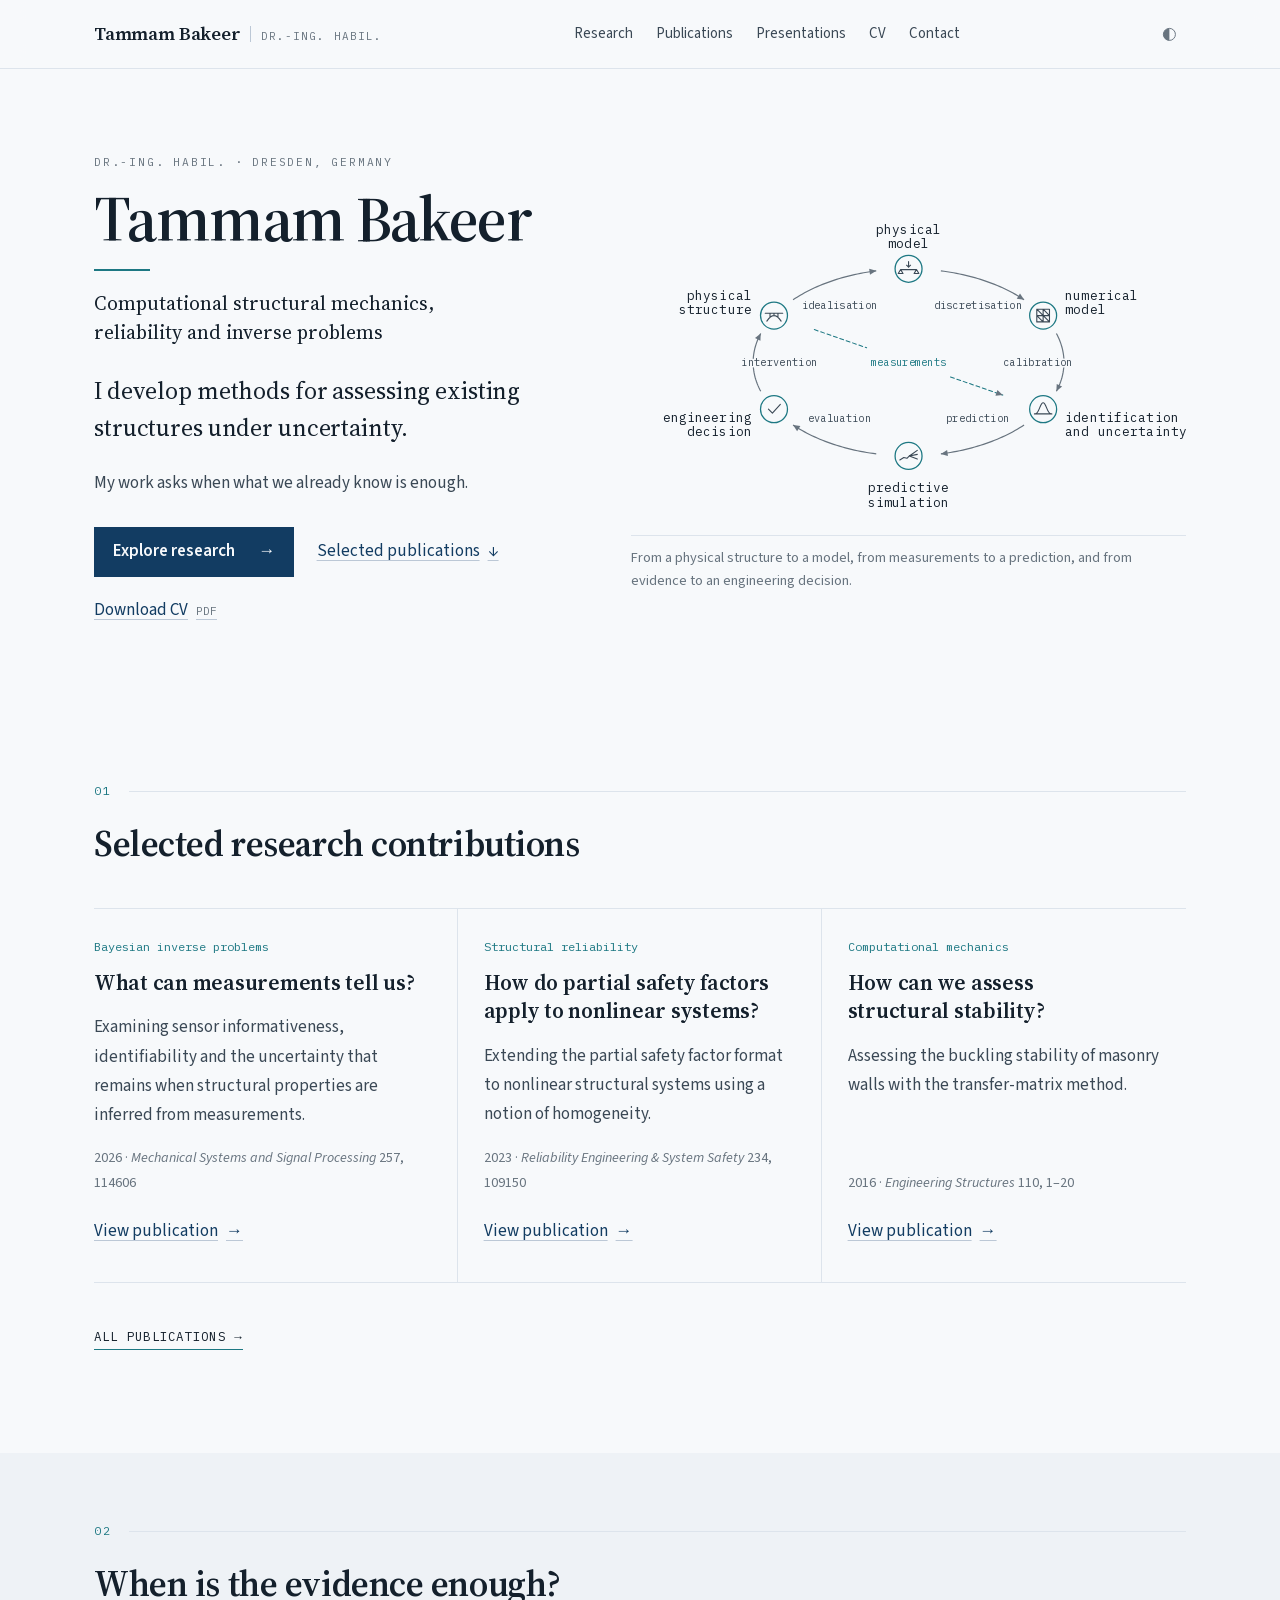
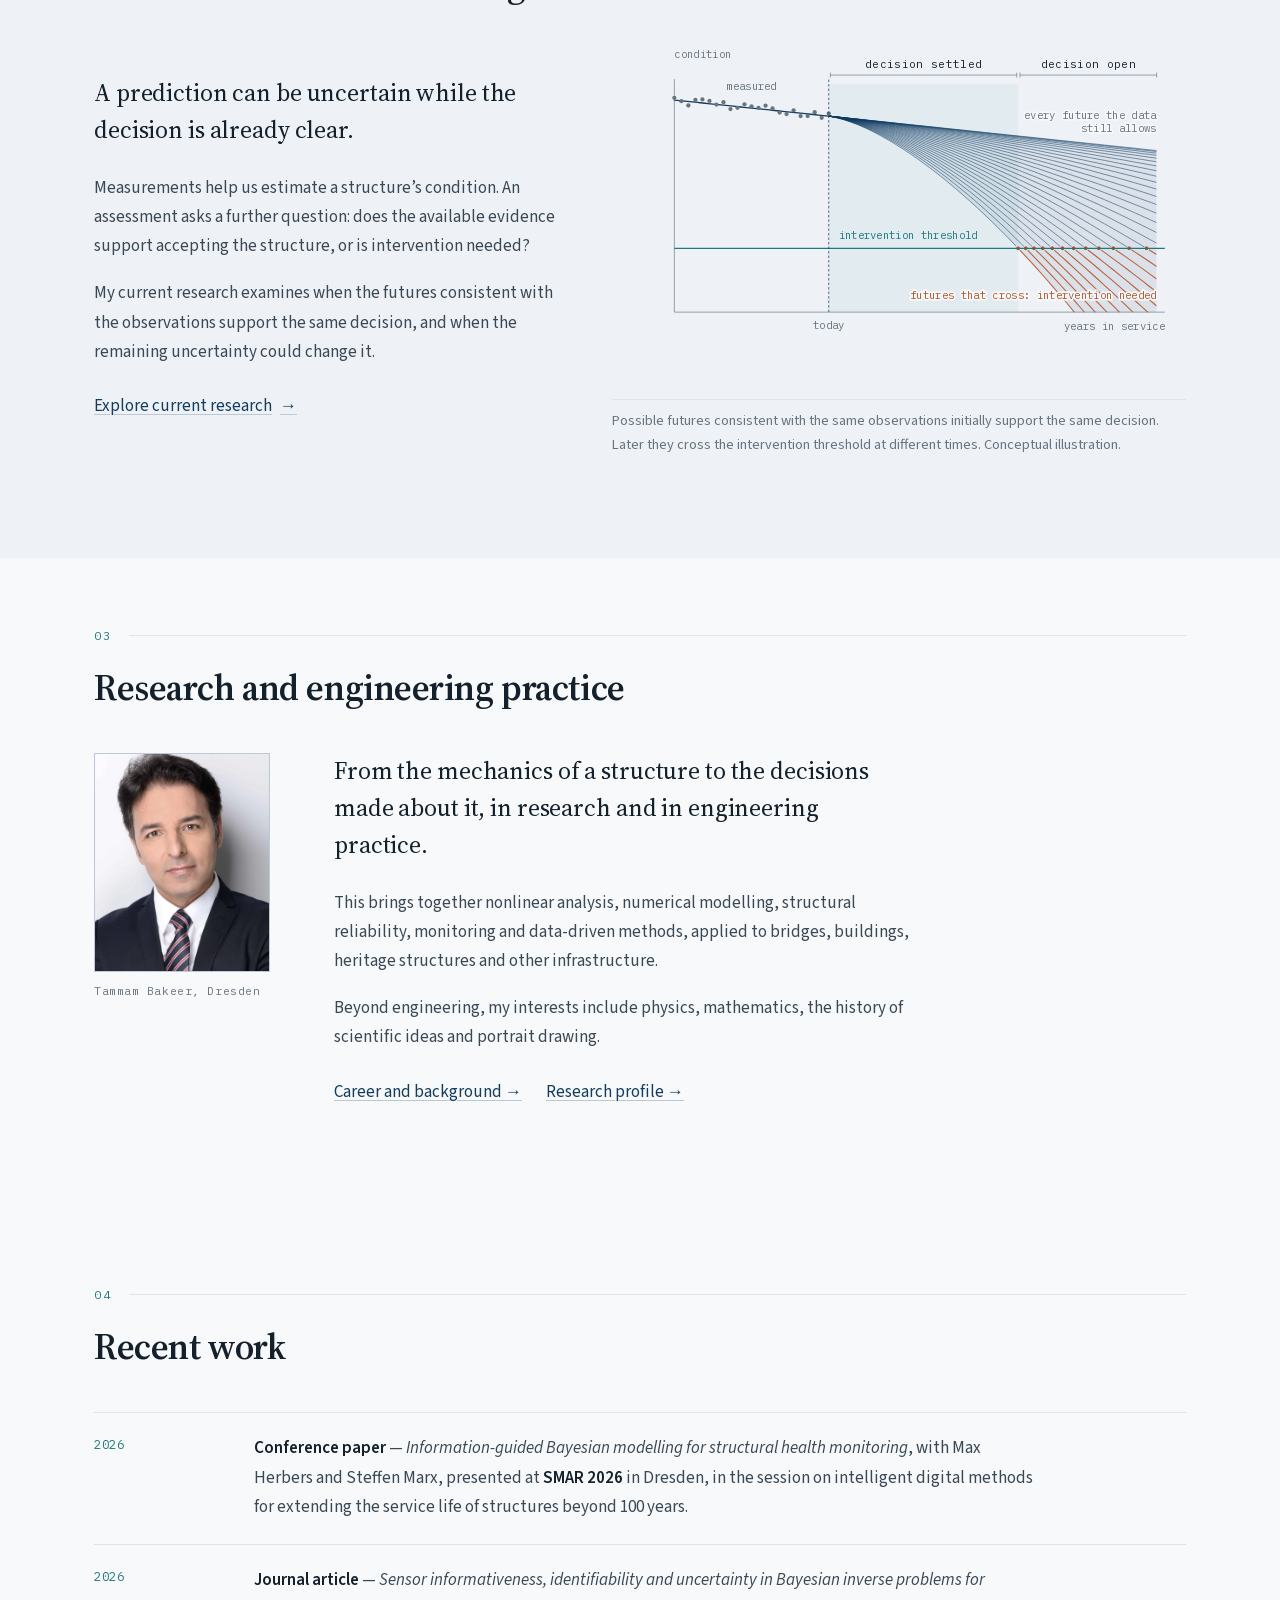
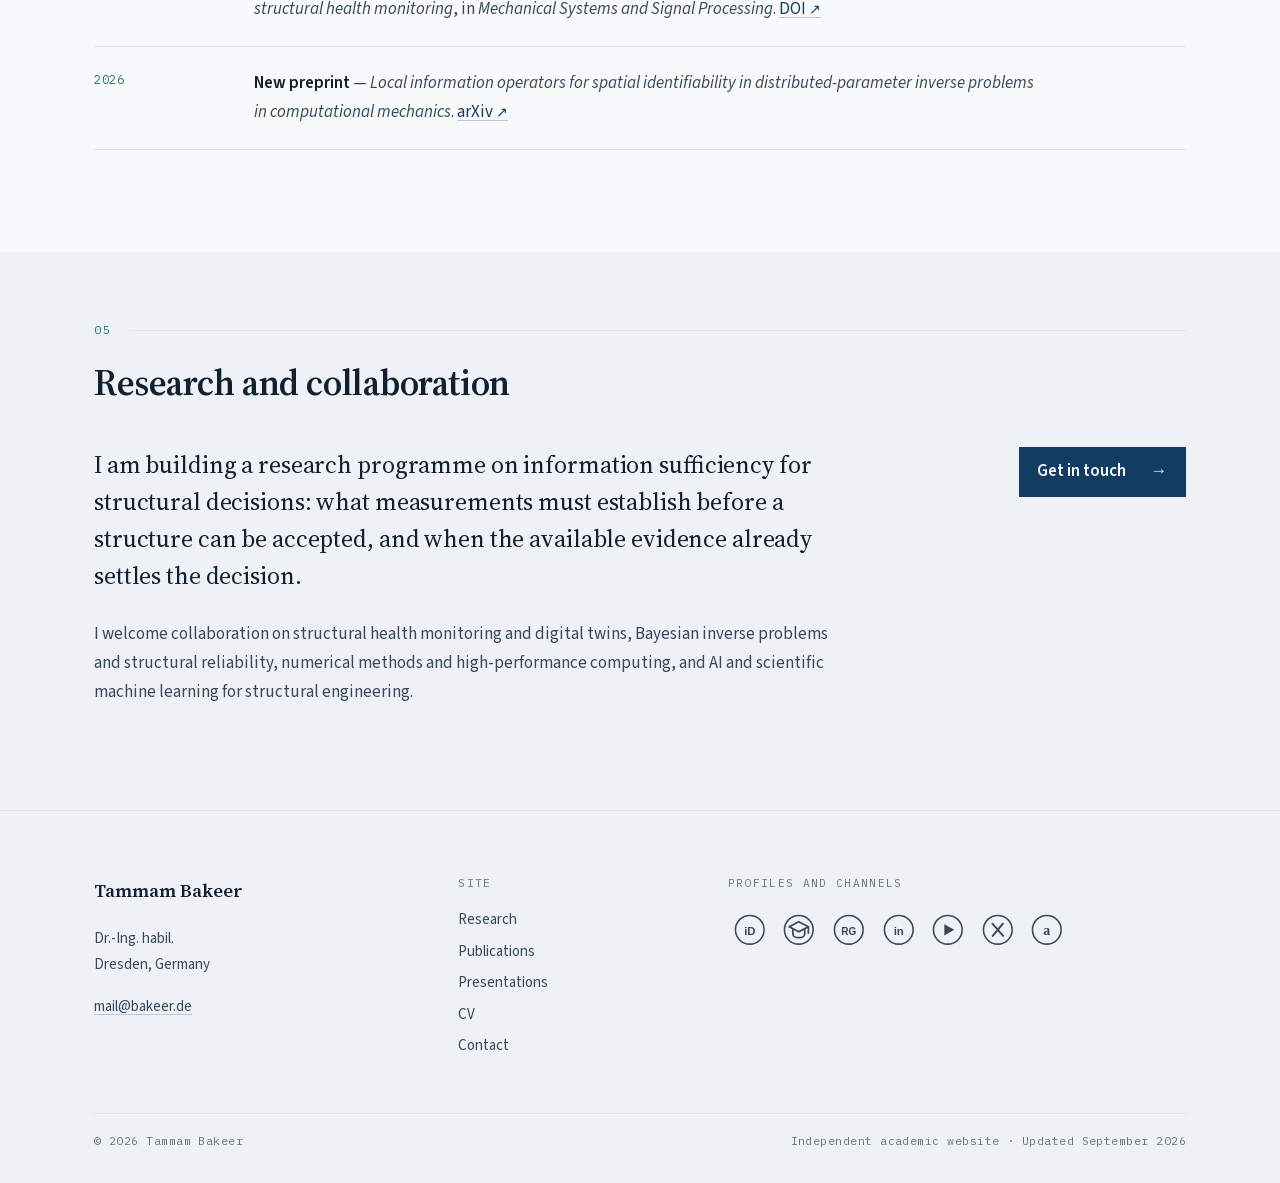
==== commit 1bc51802: "Redesign figures and refine research profile" ====
--- a/index.html
+++ b/index.html
@@ -23,7 +23,7 @@
 <link rel="apple-touch-icon" href="/apple-touch-icon.png">
 <link rel="preload" href="/assets/fonts/source-serif-4-600-normal-latin.woff2" as="font" type="font/woff2" crossorigin>
 <link rel="preload" href="/assets/fonts/source-sans-3-400-normal-latin.woff2" as="font" type="font/woff2" crossorigin>
-<link rel="stylesheet" href="/assets/css/site.css?v=2026-09-27c">
+<link rel="stylesheet" href="/assets/css/site.css?v=2026-09-28a">
 <script>(function(){try{var m=localStorage.getItem("tb-theme");if(m==="light"||m==="dark")document.documentElement.setAttribute("data-theme",m);}catch(e){}})();</script>
 <script type="application/ld+json">
 {"@context":"https://schema.org","@type":"WebSite","url":"https://bakeer.de/",
@@ -80,17 +80,17 @@
 <p class="lede hero__lede">I develop methods for assessing existing structures under uncertainty.</p>
 <p class="hero__question">My work asks when what we already know is enough.</p>
 <div class="hero__actions"><a class="button-link" href="/research.html">Explore research <span aria-hidden="true">→</span></a><a class="text-link" href="#selected-contributions">Selected publications <span aria-hidden="true">↓</span></a><a class="text-link" href="/assets/cv/Tammam-Bakeer-CV.pdf">Download CV <span class="link-format">PDF</span></a></div>
-</div><figure class="figure figure--responsive assessment-cycle"><svg class="figure__desktop" viewBox="0 0 700 404" role="img" aria-labelledby="figCycT" xmlns="http://www.w3.org/2000/svg"><title id="figCycT">The assessment cycle: a structure is idealised into a physical model, discretised, calibrated against measurements, used to predict, and evaluated into an engineering decision that acts back on the structure</title><polyline class="fig-ring" points="204.34,127.04 207.12,125.22 209.96,123.44 212.87,121.69 215.83,119.98 218.85,118.31 221.93,116.67 225.06,115.08 228.26,113.52 231.50,112.01 234.79,110.54 238.14,109.10 241.54,107.72 244.98,106.37 248.47,105.07 252.00,103.81 255.58,102.60 259.19,101.43 262.85,100.31 266.55,99.23 270.28,98.20 274.05,97.22 277.85,96.29 281.68,95.40 285.54,94.56 289.43,93.78 293.35,93.04 297.29,92.35 301.26,91.71 305.24,91.12 309.25,90.58"/><polygon class="fig-head" points="309.25,90.58 300.30,88.00 301.36,95.53"/><text class="fig-label fig-halo" x="262.8" y="139.0" text-anchor="middle">idealisation</text><polyline class="fig-ring" points="390.75,90.58 394.76,91.12 398.74,91.71 402.71,92.35 406.65,93.04 410.57,93.78 414.46,94.56 418.32,95.40 422.15,96.29 425.95,97.22 429.72,98.20 433.45,99.23 437.15,100.31 440.81,101.43 444.42,102.60 448.00,103.81 451.53,105.07 455.02,106.37 458.46,107.72 461.86,109.10 465.21,110.54 468.50,112.01 471.74,113.52 474.94,115.08 478.07,116.67 481.15,118.31 484.17,119.98 487.13,121.69 490.04,123.44 492.88,125.22 495.66,127.04"/><polygon class="fig-head" points="495.66,127.04 490.55,119.26 486.45,125.65"/><text class="fig-label fig-halo" x="437.2" y="139.0" text-anchor="middle">discretisation</text><polyline class="fig-ring" points="536.41,169.54 537.63,171.89 538.78,174.27 539.84,176.65 540.82,179.05 541.72,181.47 542.53,183.89 543.26,186.32 543.90,188.76 544.45,191.21 544.93,193.67 545.31,196.13 545.61,198.59 545.83,201.06 545.96,203.53 546.00,206.00 545.96,208.47 545.83,210.94 545.61,213.41 545.31,215.87 544.93,218.33 544.45,220.79 543.90,223.24 543.26,225.68 542.53,228.11 541.72,230.53 540.82,232.95 539.84,235.35 538.78,237.73 537.63,240.11 536.41,242.46"/><polygon class="fig-head" points="536.41,242.46 543.61,236.57 536.82,233.16"/><text class="fig-label fig-halo" x="513.0" y="210.0" text-anchor="middle">calibration</text><polyline class="fig-ring" points="495.66,284.96 492.88,286.78 490.04,288.56 487.13,290.31 484.17,292.02 481.15,293.69 478.07,295.33 474.94,296.92 471.74,298.48 468.50,299.99 465.21,301.46 461.86,302.90 458.46,304.28 455.02,305.63 451.53,306.93 448.00,308.19 444.42,309.40 440.81,310.57 437.15,311.69 433.45,312.77 429.72,313.80 425.95,314.78 422.15,315.71 418.32,316.60 414.46,317.44 410.57,318.22 406.65,318.96 402.71,319.65 398.74,320.29 394.76,320.88 390.75,321.42"/><polygon class="fig-head" points="390.75,321.42 399.70,324.00 398.64,316.47"/><text class="fig-label fig-halo" x="437.2" y="281.0" text-anchor="middle">prediction</text><polyline class="fig-ring" points="309.25,321.42 305.24,320.88 301.26,320.29 297.29,319.65 293.35,318.96 289.43,318.22 285.54,317.44 281.68,316.60 277.85,315.71 274.05,314.78 270.28,313.80 266.55,312.77 262.85,311.69 259.19,310.57 255.58,309.40 252.00,308.19 248.47,306.93 244.98,305.63 241.54,304.28 238.14,302.90 234.79,301.46 231.50,299.99 228.26,298.48 225.06,296.92 221.93,295.33 218.85,293.69 215.83,292.02 212.87,290.31 209.96,288.56 207.12,286.78 204.34,284.96"/><polygon class="fig-head" points="204.34,284.96 209.45,292.74 213.55,286.35"/><text class="fig-label fig-halo" x="262.8" y="281.0" text-anchor="middle">evaluation</text><polyline class="fig-ring" points="163.59,242.46 162.37,240.11 161.22,237.73 160.16,235.35 159.18,232.95 158.28,230.53 157.47,228.11 156.74,225.68 156.10,223.24 155.55,220.79 155.07,218.33 154.69,215.87 154.39,213.41 154.17,210.94 154.04,208.47 154.00,206.00 154.04,203.53 154.17,201.06 154.39,198.59 154.69,196.13 155.07,193.67 155.55,191.21 156.10,188.76 156.74,186.32 157.47,183.89 158.28,181.47 159.18,179.05 160.16,176.65 161.22,174.27 162.37,171.89 163.59,169.54"/><polygon class="fig-head" points="163.59,169.54 156.39,175.43 163.18,178.84"/><text class="fig-label fig-halo" x="187.0" y="210.0" text-anchor="middle">intervention</text><line class="fig-dash" x1="231.2" y1="164.7" x2="297.1" y2="187.6"/><line class="fig-dash" x1="402.9" y1="224.4" x2="468.8" y2="247.3"/><polygon class="fig-head" points="468.82,247.30 462.04,240.92 459.54,248.10"/><text class="fig-label fig-label--a fig-halo" x="350.0" y="210.0" text-anchor="middle">measurements</text><circle class="fig-station" cx="180.3" cy="147.0" r="5"/><text class="fig-node fig-halo" x="161.5" y="127.0" text-anchor="end">physical</text><text class="fig-node fig-halo" x="161.5" y="145.0" text-anchor="end">structure</text><circle class="fig-station" cx="350.0" cy="88.0" r="5"/><text class="fig-node fig-halo" x="350.0" y="54.0" text-anchor="middle">physical</text><text class="fig-node fig-halo" x="350.0" y="72.0" text-anchor="middle">model</text><circle class="fig-station" cx="519.7" cy="147.0" r="5"/><text class="fig-node fig-halo" x="538.5" y="127.0" text-anchor="start">numerical</text><text class="fig-node fig-halo" x="538.5" y="145.0" text-anchor="start">model</text><circle class="fig-station" cx="519.7" cy="265.0" r="5"/><text class="fig-node fig-halo" x="538.5" y="281.0" text-anchor="start">identification</text><text class="fig-node fig-halo" x="538.5" y="299.0" text-anchor="start">and uncertainty</text><circle class="fig-station" cx="350.0" cy="324.0" r="5"/><text class="fig-node fig-halo" x="350.0" y="366.0" text-anchor="middle">predictive</text><text class="fig-node fig-halo" x="350.0" y="384.0" text-anchor="middle">simulation</text><circle class="fig-station" cx="180.3" cy="265.0" r="5"/><text class="fig-node fig-halo" x="161.5" y="281.0" text-anchor="end">engineering</text><text class="fig-node fig-halo" x="161.5" y="299.0" text-anchor="end">decision</text></svg><div class="figure__mobile cycle-mobile"><p class="eyebrow">From structure to decision</p><ol class="cycle-steps"><li><span>Physical structure</span><small>Idealisation</small></li><li><span>Physical model</span><small>Discretisation</small></li><li><span>Numerical model</span><small>Calibration with measurements</small></li><li><span>Identification &amp; uncertainty</span><small>Prediction</small></li><li><span>Predictive simulation</span><small>Evaluation</small></li><li><span>Engineering decision</span><small>Intervention feeds back to the structure</small></li></ol></div><figcaption class="figure__cap">From a physical structure to a model, from measurements to a prediction, and from evidence to an engineering decision.</figcaption></figure></div></div></section>
+</div><figure class="figure figure--responsive assessment-cycle"><svg class="figure__desktop" viewBox="0 0 700 404" role="img" aria-labelledby="figCycT" xmlns="http://www.w3.org/2000/svg"><title id="figCycT">The assessment cycle: a structure is idealised into a physical model, discretised, calibrated against measurements, used to predict, and evaluated into an engineering decision that acts back on the structure</title><polyline class="fig-ring" points="204.34,127.04 207.12,125.22 209.96,123.44 212.87,121.69 215.83,119.98 218.85,118.31 221.93,116.67 225.06,115.08 228.26,113.52 231.50,112.01 234.79,110.54 238.14,109.10 241.54,107.72 244.98,106.37 248.47,105.07 252.00,103.81 255.58,102.60 259.19,101.43 262.85,100.31 266.55,99.23 270.28,98.20 274.05,97.22 277.85,96.29 281.68,95.40 285.54,94.56 289.43,93.78 293.35,93.04 297.29,92.35 301.26,91.71 305.24,91.12 309.25,90.58"/><polygon class="fig-head" points="309.25,90.58 300.30,88.00 301.36,95.53"/><text class="fig-label fig-halo" x="262.8" y="139.0" text-anchor="middle">idealisation</text><polyline class="fig-ring" points="390.75,90.58 394.76,91.12 398.74,91.71 402.71,92.35 406.65,93.04 410.57,93.78 414.46,94.56 418.32,95.40 422.15,96.29 425.95,97.22 429.72,98.20 433.45,99.23 437.15,100.31 440.81,101.43 444.42,102.60 448.00,103.81 451.53,105.07 455.02,106.37 458.46,107.72 461.86,109.10 465.21,110.54 468.50,112.01 471.74,113.52 474.94,115.08 478.07,116.67 481.15,118.31 484.17,119.98 487.13,121.69 490.04,123.44 492.88,125.22 495.66,127.04"/><polygon class="fig-head" points="495.66,127.04 490.55,119.26 486.45,125.65"/><text class="fig-label fig-halo" x="437.2" y="139.0" text-anchor="middle">discretisation</text><polyline class="fig-ring" points="536.41,169.54 537.63,171.89 538.78,174.27 539.84,176.65 540.82,179.05 541.72,181.47 542.53,183.89 543.26,186.32 543.90,188.76 544.45,191.21 544.93,193.67 545.31,196.13 545.61,198.59 545.83,201.06 545.96,203.53 546.00,206.00 545.96,208.47 545.83,210.94 545.61,213.41 545.31,215.87 544.93,218.33 544.45,220.79 543.90,223.24 543.26,225.68 542.53,228.11 541.72,230.53 540.82,232.95 539.84,235.35 538.78,237.73 537.63,240.11 536.41,242.46"/><polygon class="fig-head" points="536.41,242.46 543.61,236.57 536.82,233.16"/><text class="fig-label fig-halo" x="513.0" y="210.0" text-anchor="middle">calibration</text><polyline class="fig-ring" points="495.66,284.96 492.88,286.78 490.04,288.56 487.13,290.31 484.17,292.02 481.15,293.69 478.07,295.33 474.94,296.92 471.74,298.48 468.50,299.99 465.21,301.46 461.86,302.90 458.46,304.28 455.02,305.63 451.53,306.93 448.00,308.19 444.42,309.40 440.81,310.57 437.15,311.69 433.45,312.77 429.72,313.80 425.95,314.78 422.15,315.71 418.32,316.60 414.46,317.44 410.57,318.22 406.65,318.96 402.71,319.65 398.74,320.29 394.76,320.88 390.75,321.42"/><polygon class="fig-head" points="390.75,321.42 399.70,324.00 398.64,316.47"/><text class="fig-label fig-halo" x="437.2" y="281.0" text-anchor="middle">prediction</text><polyline class="fig-ring" points="309.25,321.42 305.24,320.88 301.26,320.29 297.29,319.65 293.35,318.96 289.43,318.22 285.54,317.44 281.68,316.60 277.85,315.71 274.05,314.78 270.28,313.80 266.55,312.77 262.85,311.69 259.19,310.57 255.58,309.40 252.00,308.19 248.47,306.93 244.98,305.63 241.54,304.28 238.14,302.90 234.79,301.46 231.50,299.99 228.26,298.48 225.06,296.92 221.93,295.33 218.85,293.69 215.83,292.02 212.87,290.31 209.96,288.56 207.12,286.78 204.34,284.96"/><polygon class="fig-head" points="204.34,284.96 209.45,292.74 213.55,286.35"/><text class="fig-label fig-halo" x="262.8" y="281.0" text-anchor="middle">evaluation</text><polyline class="fig-ring" points="163.59,242.46 162.37,240.11 161.22,237.73 160.16,235.35 159.18,232.95 158.28,230.53 157.47,228.11 156.74,225.68 156.10,223.24 155.55,220.79 155.07,218.33 154.69,215.87 154.39,213.41 154.17,210.94 154.04,208.47 154.00,206.00 154.04,203.53 154.17,201.06 154.39,198.59 154.69,196.13 155.07,193.67 155.55,191.21 156.10,188.76 156.74,186.32 157.47,183.89 158.28,181.47 159.18,179.05 160.16,176.65 161.22,174.27 162.37,171.89 163.59,169.54"/><polygon class="fig-head" points="163.59,169.54 156.39,175.43 163.18,178.84"/><text class="fig-label fig-halo" x="187.0" y="210.0" text-anchor="middle">intervention</text><line class="fig-dash" x1="231.2" y1="164.7" x2="297.1" y2="187.6"/><line class="fig-dash" x1="402.9" y1="224.4" x2="468.8" y2="247.3"/><polygon class="fig-head" points="468.82,247.30 462.04,240.92 459.54,248.10"/><text class="fig-label fig-label--a fig-halo" x="350.0" y="210.0" text-anchor="middle">measurements</text><g transform="translate(180.3 147.0)"><circle class="fig-icon-ring" r="17"/><path class="fig-icon" d="M-11,-3 H11 M-9,7 Q0,-7 9,7 M-5,-3 V1.5 M0,-3 V-0.5 M5,-3 V1.5"/></g><text class="fig-node fig-halo" x="152.5" y="127.0" text-anchor="end">physical</text><text class="fig-node fig-halo" x="152.5" y="145.0" text-anchor="end">structure</text><g transform="translate(350.0 88.0)"><circle class="fig-icon-ring" r="17"/><path class="fig-icon" d="M-10,1 H10 M-10,1 l-3,5 h6 z M10,1 l-3,5 h6 z M0,-9 V-2 M-2.5,-4.5 L0,-2 L2.5,-4.5"/></g><text class="fig-node fig-halo" x="350.0" y="44.0" text-anchor="middle">physical</text><text class="fig-node fig-halo" x="350.0" y="62.0" text-anchor="middle">model</text><g transform="translate(519.7 147.0)"><circle class="fig-icon-ring" r="17"/><path class="fig-icon" d="M-8,-8 H8 V8 H-8 Z M0,-8 V8 M-8,0 H8 M-8,-8 L8,8 M0,-8 L8,0 M-8,0 L0,8"/></g><text class="fig-node fig-halo" x="547.5" y="127.0" text-anchor="start">numerical</text><text class="fig-node fig-halo" x="547.5" y="145.0" text-anchor="start">model</text><g transform="translate(519.7 265.0)"><circle class="fig-icon-ring" r="17"/><path class="fig-icon" d="M-11,6 H11 M-10,6 C-5,6 -4,-8 0,-8 C4,-8 5,6 10,6"/></g><text class="fig-node fig-halo" x="547.5" y="281.0" text-anchor="start">identification</text><text class="fig-node fig-halo" x="547.5" y="299.0" text-anchor="start">and uncertainty</text><g transform="translate(350.0 324.0)"><circle class="fig-icon-ring" r="17"/><path class="fig-icon" d="M-11,5 L-6,2 L-2,3 L1,0 M1,0 L11,-7 M1,0 L11,-2 M1,0 L11,4"/></g><text class="fig-node fig-halo" x="350.0" y="370.0" text-anchor="middle">predictive</text><text class="fig-node fig-halo" x="350.0" y="388.0" text-anchor="middle">simulation</text><g transform="translate(180.3 265.0)"><circle class="fig-icon-ring" r="17"/><path class="fig-icon" d="M-7,0 L-2,5 L8,-6"/></g><text class="fig-node fig-halo" x="152.5" y="281.0" text-anchor="end">engineering</text><text class="fig-node fig-halo" x="152.5" y="299.0" text-anchor="end">decision</text></svg><div class="figure__mobile cycle-mobile"><p class="eyebrow">From structure to decision</p><ol class="cycle-steps"><li><span>Physical structure</span><small>Idealisation</small></li><li><span>Physical model</span><small>Discretisation</small></li><li><span>Numerical model</span><small>Calibration with measurements</small></li><li><span>Identification &amp; uncertainty</span><small>Prediction</small></li><li><span>Predictive simulation</span><small>Evaluation</small></li><li><span>Engineering decision</span><small>Intervention feeds back to the structure</small></li></ol></div><figcaption class="figure__cap">From a physical structure to a model, from measurements to a prediction, and from evidence to an engineering decision.</figcaption></figure></div></div></section>
 <section class="section " id="selected-contributions"><div class="wrap"><div class="section__head"><div class="section__marker"><span class="section__num">01</span></div><h2 class="section__title">Selected research contributions</h2></div><div class="contributions"><article class="contribution"><p class="contribution__topic">Bayesian inverse problems</p><h3>What can measurements tell us?</h3><p class="contribution__summary">Examining sensor informativeness, identifiability and the uncertainty that remains when structural properties are inferred from measurements.</p><p class="contribution__source">2026 · <em>Mechanical Systems and Signal Processing</em> 257, 114606</p><a class="text-link" href="/publications.html#sensor-informativeness">View publication <span aria-hidden="true">→</span></a></article><article class="contribution"><p class="contribution__topic">Structural reliability</p><h3>How do partial safety factors apply to nonlinear systems?</h3><p class="contribution__summary">Extending the partial safety factor format to nonlinear structural systems using a notion of homogeneity.</p><p class="contribution__source">2023 · <em>Reliability Engineering &amp; System Safety</em> 234, 109150</p><a class="text-link" href="/publications.html#nonlinear-structural-reliability">View publication <span aria-hidden="true">→</span></a></article><article class="contribution"><p class="contribution__topic">Computational mechanics</p><h3>How can we assess structural stability?</h3><p class="contribution__summary">Assessing the buckling stability of masonry walls with the transfer-matrix method.</p><p class="contribution__source">2016 · <em>Engineering Structures</em> 110, 1&#8211;20</p><a class="text-link" href="/publications.html#masonry-wall-stability">View publication <span aria-hidden="true">→</span></a></article></div><a class="cta morelink" href="/publications.html">All publications →</a></div></section>
-<section class="section section--tint"><div class="wrap"><div class="section__head"><div class="section__marker"><span class="section__num">02</span></div><h2 class="section__title">When is the evidence enough?</h2></div><div class="question-grid"><div class="prose"><p class="lede">A prediction can be uncertain while the decision is already clear.</p><p>Measurements help us estimate a structure’s condition. An assessment asks a further question: does the available evidence support accepting the structure, or is intervention needed?</p><p>My current research examines when the futures consistent with the observations support the same decision—and when the remaining uncertainty could change it.</p><a class="text-link" href="/research.html#current-directions">Explore current research <span aria-hidden="true">→</span></a></div><figure class="figure figure--responsive decision-figure"><svg class="figure__desktop" viewBox="0 0 700 408" role="img" aria-labelledby="figFutT" xmlns="http://www.w3.org/2000/svg"><title id="figFutT">Measured condition of a structure up to today, a fan of possible futures consistent with that data, and an intervention threshold: for a long span every future says the same thing, and only later do they disagree</title><defs><clipPath id="fanWin"><rect x="76.0" y="38.0" width="588.0" height="284.0"/></clipPath></defs><rect class="fig-span" x="264.2" y="44.0" width="231.2" height="278.0"/><g clip-path="url(#fanWin)"><polygon class="fig-fan" points="264.2,83.0 271.3,83.8 278.4,84.5 285.6,85.3 292.7,86.0 299.9,86.7 307.0,87.5 314.1,88.2 321.3,89.0 328.4,89.7 335.6,90.5 342.7,91.2 349.8,91.9 357.0,92.7 364.1,93.4 371.3,94.2 378.4,94.9 385.5,95.7 392.7,96.4 399.8,97.1 407.0,97.9 414.1,98.6 421.2,99.4 428.4,100.1 435.5,100.9 442.7,101.6 449.8,102.3 456.9,103.1 464.1,103.8 471.2,104.6 478.4,105.3 485.5,106.1 492.6,106.8 499.8,107.5 506.9,108.3 514.1,109.0 521.2,109.8 528.3,110.5 535.5,111.3 542.6,112.0 549.8,112.7 556.9,113.5 564.0,114.2 571.2,115.0 578.3,115.7 585.5,116.5 592.6,117.2 599.7,117.9 606.9,118.7 614.0,119.4 621.2,120.2 628.3,120.9 635.4,121.6 642.6,122.4 649.7,123.1 656.9,123.9 664.0,124.6 664.0,454.6 656.9,444.5 649.7,434.5 642.6,424.5 635.4,414.7 628.3,405.0 621.2,395.4 614.0,385.9 606.9,376.5 599.7,367.2 592.6,358.1 585.5,349.0 578.3,340.0 571.2,331.2 564.0,322.5 556.9,313.9 549.8,305.3 542.6,297.0 535.5,288.7 528.3,280.5 521.2,272.5 514.1,264.6 506.9,256.8 499.8,249.1 492.6,241.6 485.5,234.2 478.4,226.9 471.2,219.7 464.1,212.7 456.9,205.8 449.8,199.0 442.7,192.4 435.5,185.9 428.4,179.6 421.2,173.4 414.1,167.3 407.0,161.4 399.8,155.7 392.7,150.1 385.5,144.6 378.4,139.4 371.3,134.3 364.1,129.3 357.0,124.6 349.8,120.0 342.7,115.6 335.6,111.4 328.4,107.4 321.3,103.6 314.1,100.1 307.0,96.7 299.9,93.7 292.7,90.8 285.6,88.3 278.4,86.1 271.3,84.3 264.2,83.0"/><polyline class="fig-thread" points="264.2,83.0 273.2,84.0 282.3,84.9 291.4,85.9 300.5,86.8 309.6,87.8 318.7,88.7 327.8,89.7 336.9,90.6 345.9,91.6 355.0,92.5 364.1,93.5 373.2,94.4 382.3,95.4 391.4,96.3 400.5,97.3 409.6,98.2 418.6,99.2 427.7,100.1 436.8,101.1 445.9,102.0 455.0,103.0 464.1,104.0 473.2,104.9 482.3,105.9 491.3,106.8 500.4,107.8 509.5,108.7 518.6,109.7 527.7,110.6 536.8,111.6 545.9,112.6 555.0,113.5 564.0,114.5 573.1,115.4 582.2,116.4 591.3,117.3 600.4,118.3 609.5,119.3 618.6,120.2 627.7,121.2 636.7,122.1 645.8,123.1 654.9,124.1 664.0,125.0"/><polyline class="fig-thread" points="264.2,83.0 273.2,84.0 282.3,84.9 291.4,85.9 300.5,86.8 309.6,87.8 318.7,88.8 327.8,89.7 336.9,90.7 345.9,91.7 355.0,92.6 364.1,93.6 373.2,94.6 382.3,95.5 391.4,96.5 400.5,97.5 409.6,98.5 418.6,99.4 427.7,100.4 436.8,101.4 445.9,102.4 455.0,103.4 464.1,104.3 473.2,105.3 482.3,106.3 491.3,107.3 500.4,108.3 509.5,109.3 518.6,110.3 527.7,111.2 536.8,112.2 545.9,113.2 555.0,114.2 564.0,115.2 573.1,116.2 582.2,117.2 591.3,118.2 600.4,119.2 609.5,120.2 618.6,121.2 627.7,122.2 636.7,123.2 645.8,124.2 654.9,125.2 664.0,126.2"/><polyline class="fig-thread" points="264.2,83.0 273.2,84.0 282.3,84.9 291.4,85.9 300.5,86.9 309.6,87.9 318.7,88.8 327.8,89.8 336.9,90.8 345.9,91.8 355.0,92.8 364.1,93.8 373.2,94.8 382.3,95.8 391.4,96.8 400.5,97.8 409.6,98.9 418.6,99.9 427.7,100.9 436.8,101.9 445.9,102.9 455.0,104.0 464.1,105.0 473.2,106.0 482.3,107.1 491.3,108.1 500.4,109.1 509.5,110.2 518.6,111.2 527.7,112.3 536.8,113.3 545.9,114.3 555.0,115.4 564.0,116.5 573.1,117.5 582.2,118.6 591.3,119.6 600.4,120.7 609.5,121.7 618.6,122.8 627.7,123.9 636.7,124.9 645.8,126.0 654.9,127.1 664.0,128.2"/><polyline class="fig-thread" points="264.2,83.0 273.2,84.0 282.3,85.0 291.4,86.0 300.5,86.9 309.6,88.0 318.7,89.0 327.8,90.0 336.9,91.0 345.9,92.0 355.0,93.1 364.1,94.1 373.2,95.2 382.3,96.2 391.4,97.3 400.5,98.3 409.6,99.4 418.6,100.5 427.7,101.5 436.8,102.6 445.9,103.7 455.0,104.8 464.1,105.9 473.2,107.0 482.3,108.1 491.3,109.2 500.4,110.3 509.5,111.4 518.6,112.5 527.7,113.7 536.8,114.8 545.9,115.9 555.0,117.0 564.0,118.2 573.1,119.3 582.2,120.5 591.3,121.6 600.4,122.8 609.5,123.9 618.6,125.1 627.7,126.2 636.7,127.4 645.8,128.6 654.9,129.7 664.0,130.9"/><polyline class="fig-thread" points="264.2,83.0 273.2,84.0 282.3,85.0 291.4,86.0 300.5,87.0 309.6,88.1 318.7,89.1 327.8,90.2 336.9,91.2 345.9,92.3 355.0,93.4 364.1,94.5 373.2,95.6 382.3,96.7 391.4,97.8 400.5,99.0 409.6,100.1 418.6,101.2 427.7,102.4 436.8,103.5 445.9,104.7 455.0,105.9 464.1,107.1 473.2,108.2 482.3,109.4 491.3,110.6 500.4,111.8 509.5,113.0 518.6,114.3 527.7,115.5 536.8,116.7 545.9,117.9 555.0,119.2 564.0,120.4 573.1,121.7 582.2,122.9 591.3,124.2 600.4,125.4 609.5,126.7 618.6,128.0 627.7,129.3 636.7,130.5 645.8,131.8 654.9,133.1 664.0,134.4"/><polyline class="fig-thread" points="264.2,83.0 273.2,84.0 282.3,85.0 291.4,86.1 300.5,87.1 309.6,88.2 318.7,89.3 327.8,90.4 336.9,91.5 345.9,92.7 355.0,93.8 364.1,95.0 373.2,96.1 382.3,97.3 391.4,98.5 400.5,99.7 409.6,101.0 418.6,102.2 427.7,103.4 436.8,104.7 445.9,105.9 455.0,107.2 464.1,108.5 473.2,109.8 482.3,111.1 491.3,112.4 500.4,113.7 509.5,115.0 518.6,116.4 527.7,117.7 536.8,119.0 545.9,120.4 555.0,121.8 564.0,123.1 573.1,124.5 582.2,125.9 591.3,127.3 600.4,128.7 609.5,130.1 618.6,131.5 627.7,133.0 636.7,134.4 645.8,135.8 654.9,137.3 664.0,138.7"/><polyline class="fig-thread" points="264.2,83.0 273.2,84.0 282.3,85.1 291.4,86.1 300.5,87.2 309.6,88.3 318.7,89.5 327.8,90.7 336.9,91.8 345.9,93.1 355.0,94.3 364.1,95.5 373.2,96.8 382.3,98.1 391.4,99.3 400.5,100.6 409.6,102.0 418.6,103.3 427.7,104.6 436.8,106.0 445.9,107.4 455.0,108.8 464.1,110.2 473.2,111.6 482.3,113.0 491.3,114.4 500.4,115.9 509.5,117.4 518.6,118.8 527.7,120.3 536.8,121.8 545.9,123.3 555.0,124.8 564.0,126.4 573.1,127.9 582.2,129.4 591.3,131.0 600.4,132.6 609.5,134.2 618.6,135.7 627.7,137.3 636.7,139.0 645.8,140.6 654.9,142.2 664.0,143.8"/><polyline class="fig-thread" points="264.2,83.0 273.2,84.0 282.3,85.1 291.4,86.2 300.5,87.4 309.6,88.5 318.7,89.7 327.8,91.0 336.9,92.2 345.9,93.5 355.0,94.8 364.1,96.2 373.2,97.5 382.3,98.9 391.4,100.3 400.5,101.7 409.6,103.1 418.6,104.6 427.7,106.1 436.8,107.5 445.9,109.0 455.0,110.6 464.1,112.1 473.2,113.7 482.3,115.2 491.3,116.8 500.4,118.4 509.5,120.0 518.6,121.7 527.7,123.3 536.8,125.0 545.9,126.7 555.0,128.4 564.0,130.1 573.1,131.8 582.2,133.5 591.3,135.3 600.4,137.0 609.5,138.8 618.6,140.6 627.7,142.4 636.7,144.2 645.8,146.0 654.9,147.9 664.0,149.7"/><polyline class="fig-thread" points="264.2,83.0 273.2,84.1 282.3,85.1 291.4,86.3 300.5,87.5 309.6,88.7 318.7,90.0 327.8,91.3 336.9,92.7 345.9,94.0 355.0,95.5 364.1,96.9 373.2,98.3 382.3,99.8 391.4,101.4 400.5,102.9 409.6,104.5 418.6,106.0 427.7,107.6 436.8,109.3 445.9,110.9 455.0,112.6 464.1,114.3 473.2,116.0 482.3,117.8 491.3,119.5 500.4,121.3 509.5,123.1 518.6,124.9 527.7,126.8 536.8,128.6 545.9,130.5 555.0,132.4 564.0,134.3 573.1,136.2 582.2,138.2 591.3,140.1 600.4,142.1 609.5,144.1 618.6,146.1 627.7,148.1 636.7,150.2 645.8,152.2 654.9,154.3 664.0,156.4"/><polyline class="fig-thread" points="264.2,83.0 273.2,84.1 282.3,85.2 291.4,86.4 300.5,87.7 309.6,89.0 318.7,90.3 327.8,91.7 336.9,93.2 345.9,94.6 355.0,96.1 364.1,97.7 373.2,99.3 382.3,100.9 391.4,102.5 400.5,104.2 409.6,105.9 418.6,107.7 427.7,109.4 436.8,111.2 445.9,113.0 455.0,114.9 464.1,116.8 473.2,118.7 482.3,120.6 491.3,122.5 500.4,124.5 509.5,126.5 518.6,128.5 527.7,130.6 536.8,132.6 545.9,134.7 555.0,136.8 564.0,139.0 573.1,141.1 582.2,143.3 591.3,145.5 600.4,147.7 609.5,150.0 618.6,152.2 627.7,154.5 636.7,156.8 645.8,159.2 654.9,161.5 664.0,163.9"/><polyline class="fig-thread" points="264.2,83.0 273.2,84.1 282.3,85.3 291.4,86.5 300.5,87.8 309.6,89.2 318.7,90.7 327.8,92.2 336.9,93.7 345.9,95.3 355.0,96.9 364.1,98.6 373.2,100.3 382.3,102.1 391.4,103.9 400.5,105.7 409.6,107.6 418.6,109.5 427.7,111.4 436.8,113.4 445.9,115.4 455.0,117.4 464.1,119.5 473.2,121.6 482.3,123.7 491.3,125.9 500.4,128.1 509.5,130.3 518.6,132.5 527.7,134.8 536.8,137.1 545.9,139.4 555.0,141.8 564.0,144.2 573.1,146.6 582.2,149.0 591.3,151.5 600.4,154.0 609.5,156.5 618.6,159.0 627.7,161.6 636.7,164.2 645.8,166.8 654.9,169.4 664.0,172.1"/><polyline class="fig-thread" points="264.2,83.0 273.2,84.1 282.3,85.3 291.4,86.6 300.5,88.0 309.6,89.5 318.7,91.0 327.8,92.6 336.9,94.3 345.9,96.0 355.0,97.8 364.1,99.6 373.2,101.4 382.3,103.4 391.4,105.3 400.5,107.3 409.6,109.4 418.6,111.4 427.7,113.6 436.8,115.7 445.9,117.9 455.0,120.2 464.1,122.5 473.2,124.8 482.3,127.1 491.3,129.5 500.4,132.0 509.5,134.4 518.6,136.9 527.7,139.4 536.8,142.0 545.9,144.6 555.0,147.2 564.0,149.9 573.1,152.6 582.2,155.3 591.3,158.0 600.4,160.8 609.5,163.6 618.6,166.5 627.7,169.3 636.7,172.2 645.8,175.2 654.9,178.1 664.0,181.1"/><polyline class="fig-thread" points="264.2,83.0 273.2,84.1 282.3,85.4 291.4,86.8 300.5,88.2 309.6,89.8 318.7,91.4 327.8,93.1 336.9,94.9 345.9,96.8 355.0,98.7 364.1,100.6 373.2,102.7 382.3,104.7 391.4,106.9 400.5,109.1 409.6,111.3 418.6,113.6 427.7,115.9 436.8,118.3 445.9,120.7 455.0,123.2 464.1,125.7 473.2,128.3 482.3,130.9 491.3,133.5 500.4,136.2 509.5,138.9 518.6,141.7 527.7,144.5 536.8,147.3 545.9,150.2 555.0,153.1 564.0,156.1 573.1,159.1 582.2,162.1 591.3,165.2 600.4,168.3 609.5,171.4 618.6,174.6 627.7,177.8 636.7,181.0 645.8,184.3 654.9,187.6 664.0,190.9"/><polyline class="fig-thread" points="264.2,83.0 273.2,84.2 282.3,85.5 291.4,86.9 300.5,88.5 309.6,90.1 318.7,91.9 327.8,93.7 336.9,95.6 345.9,97.6 355.0,99.7 364.1,101.8 373.2,104.0 382.3,106.3 391.4,108.6 400.5,111.0 409.6,113.4 418.6,115.9 427.7,118.4 436.8,121.1 445.9,123.7 455.0,126.4 464.1,129.2 473.2,132.0 482.3,134.9 491.3,137.8 500.4,140.7 509.5,143.8 518.6,146.8 527.7,149.9 536.8,153.1 545.9,156.2 555.0,159.5 564.0,162.8 573.1,166.1 582.2,169.4 591.3,172.8 600.4,176.3 609.5,179.8 618.6,183.3 627.7,186.9 636.7,190.5 645.8,194.1 654.9,197.8 664.0,201.5"/><polyline class="fig-thread" points="264.2,83.0 273.2,84.2 282.3,85.5 291.4,87.1 300.5,88.7 309.6,90.5 318.7,92.3 327.8,94.3 336.9,96.4 345.9,98.5 355.0,100.7 364.1,103.0 373.2,105.4 382.3,107.9 391.4,110.4 400.5,113.0 409.6,115.7 418.6,118.4 427.7,121.2 436.8,124.0 445.9,126.9 455.0,129.9 464.1,132.9 473.2,136.0 482.3,139.2 491.3,142.4 500.4,145.7 509.5,149.0 518.6,152.3 527.7,155.8 536.8,159.2 545.9,162.7 555.0,166.3 564.0,169.9 573.1,173.6 582.2,177.3 591.3,181.1 600.4,184.9 609.5,188.8 618.6,192.7 627.7,196.6 636.7,200.6 645.8,204.7 654.9,208.8 664.0,212.9"/><polyline class="fig-thread" points="264.2,83.0 273.2,84.2 282.3,85.6 291.4,87.2 300.5,89.0 309.6,90.9 318.7,92.8 327.8,95.0 336.9,97.2 345.9,99.5 355.0,101.9 364.1,104.4 373.2,106.9 382.3,109.6 391.4,112.3 400.5,115.2 409.6,118.1 418.6,121.0 427.7,124.1 436.8,127.2 445.9,130.4 455.0,133.6 464.1,137.0 473.2,140.3 482.3,143.8 491.3,147.3 500.4,150.9 509.5,154.5 518.6,158.2 527.7,162.0 536.8,165.8 545.9,169.7 555.0,173.6 564.0,177.6 573.1,181.7 582.2,185.8 591.3,189.9 600.4,194.1 609.5,198.4 618.6,202.7 627.7,207.1 636.7,211.5 645.8,216.0 654.9,220.5 664.0,225.1"/><polyline class="fig-thread" points="264.2,83.0 273.2,84.2 282.3,85.7 291.4,87.4 300.5,89.3 309.6,91.3 318.7,93.4 327.8,95.6 336.9,98.0 345.9,100.5 355.0,103.1 364.1,105.8 373.2,108.6 382.3,111.4 391.4,114.4 400.5,117.5 409.6,120.6 418.6,123.9 427.7,127.2 436.8,130.6 445.9,134.1 455.0,137.6 464.1,141.2 473.2,144.9 482.3,148.7 491.3,152.6 500.4,156.5 509.5,160.5 518.6,164.5 527.7,168.6 536.8,172.8 545.9,177.1 555.0,181.4 564.0,185.8 573.1,190.2 582.2,194.7 591.3,199.3 600.4,203.9 609.5,208.6 618.6,213.4 627.7,218.2 636.7,223.1 645.8,228.0 654.9,233.0 664.0,238.0"/><polyline class="fig-thread" points="264.2,83.0 273.2,84.3 282.3,85.8 291.4,87.6 300.5,89.6 309.6,91.7 318.7,93.9 327.8,96.4 336.9,98.9 345.9,101.6 355.0,104.4 364.1,107.3 373.2,110.3 382.3,113.4 391.4,116.6 400.5,119.9 409.6,123.3 418.6,126.9 427.7,130.5 436.8,134.2 445.9,137.9 455.0,141.8 464.1,145.8 473.2,149.8 482.3,153.9 491.3,158.1 500.4,162.4 509.5,166.7 518.6,171.2 527.7,175.7 536.8,180.3 545.9,184.9 555.0,189.7 564.0,194.5 573.1,199.3 582.2,204.3 591.3,209.3 600.4,214.3 609.5,219.5 618.6,224.7 627.7,230.0 636.7,235.3 645.8,240.7 654.9,246.2 664.0,251.7"/><polyline class="fig-thread" points="264.2,83.0 273.2,84.3 282.3,85.9 291.4,87.8 300.5,89.9 309.6,92.1 318.7,94.5 327.8,97.1 336.9,99.9 345.9,102.7 355.0,105.7 364.1,108.8 373.2,112.1 382.3,115.5 391.4,118.9 400.5,122.5 409.6,126.2 418.6,130.0 427.7,133.9 436.8,137.9 445.9,142.1 455.0,146.3 464.1,150.6 473.2,154.9 482.3,159.4 491.3,164.0 500.4,168.6 509.5,173.4 518.6,178.2 527.7,183.1 536.8,188.1 545.9,193.2 555.0,198.4 564.0,203.6 573.1,208.9 582.2,214.3 591.3,219.8 600.4,225.4 609.5,231.0 618.6,236.7 627.7,242.4 636.7,248.3 645.8,254.2 654.9,260.2 664.0,266.3"/><polyline class="fig-thread" points="264.2,83.0 273.2,84.3 282.3,86.0 291.4,88.0 300.5,90.2 309.6,92.6 318.7,95.2 327.8,97.9 336.9,100.9 345.9,103.9 355.0,107.1 364.1,110.5 373.2,114.0 382.3,117.6 391.4,121.4 400.5,125.3 409.6,129.3 418.6,133.4 427.7,137.6 436.8,141.9 445.9,146.4 455.0,150.9 464.1,155.6 473.2,160.4 482.3,165.2 491.3,170.2 500.4,175.2 509.5,180.4 518.6,185.6 527.7,191.0 536.8,196.4 545.9,202.0 555.0,207.6 564.0,213.3 573.1,219.1 582.2,224.9 591.3,230.9 600.4,236.9 609.5,243.1 618.6,249.3 627.7,255.6 636.7,262.0 645.8,268.4 654.9,275.0 664.0,281.6"/><polyline class="fig-thread" points="264.2,83.0 273.2,84.4 282.3,86.2 291.4,88.2 300.5,90.5 309.6,93.1 318.7,95.8 327.8,98.8 336.9,101.9 345.9,105.2 355.0,108.6 364.1,112.3 373.2,116.0 382.3,119.9 391.4,124.0 400.5,128.1 409.6,132.4 418.6,136.9 427.7,141.4 436.8,146.1 445.9,150.9 455.0,155.9 464.1,160.9 473.2,166.1 482.3,171.3 491.3,176.7 500.4,182.2 509.5,187.8 518.6,193.5 527.7,199.2 536.8,205.1 545.9,211.1 555.0,217.2 564.0,223.4 573.1,229.7 582.2,236.1 591.3,242.6 600.4,249.1 609.5,255.8 618.6,262.6 627.7,269.4 636.7,276.3 645.8,283.3 654.9,290.5 664.0,297.7"/><polyline class="fig-thread" points="264.2,83.0 273.2,84.4 282.3,86.3 291.4,88.5 300.5,90.9 309.6,93.6 318.7,96.5 327.8,99.7 336.9,103.0 345.9,106.5 355.0,110.2 364.1,114.1 373.2,118.1 382.3,122.3 391.4,126.7 400.5,131.2 409.6,135.8 418.6,140.6 427.7,145.5 436.8,150.5 445.9,155.7 455.0,161.0 464.1,166.5 473.2,172.0 482.3,177.7 491.3,183.5 500.4,189.4 509.5,195.5 518.6,201.6 527.7,207.9 536.8,214.3 545.9,220.8 555.0,227.4 564.0,234.1 573.1,240.9 582.2,247.8 591.3,254.8 600.4,261.9 609.5,269.1 618.6,276.5 627.7,283.9 636.7,291.4 645.8,299.0 654.9,306.7 664.0,314.5"/><polyline class="fig-thread" points="264.2,83.0 273.2,84.5 282.3,86.4 291.4,88.7 300.5,91.3 309.6,94.2 318.7,97.3 327.8,100.6 336.9,104.2 345.9,107.9 355.0,111.9 364.1,116.0 373.2,120.3 382.3,124.8 391.4,129.5 400.5,134.3 409.6,139.3 418.6,144.4 427.7,149.7 436.8,155.1 445.9,160.7 455.0,166.4 464.1,172.3 473.2,178.3 482.3,184.4 491.3,190.7 500.4,197.1 509.5,203.6 518.6,210.2 527.7,217.0 536.8,223.9 545.9,230.9 555.0,238.0 564.0,245.2 573.1,252.6 582.2,260.0 591.3,267.6 600.4,275.3 609.5,283.1 618.6,291.0 627.7,299.0 636.7,307.2 645.8,315.4 654.9,323.7 664.0,332.2"/><polyline class="fig-thread" points="264.2,83.0 273.2,84.5 282.3,86.5 291.4,88.9 300.5,91.7 309.6,94.7 318.7,98.0 327.8,101.6 336.9,105.4 345.9,109.4 355.0,113.6 364.1,118.0 373.2,122.6 382.3,127.4 391.4,132.4 400.5,137.6 409.6,142.9 418.6,148.5 427.7,154.1 436.8,160.0 445.9,165.9 455.0,172.1 464.1,178.4 473.2,184.8 482.3,191.4 491.3,198.1 500.4,205.0 509.5,212.0 518.6,219.2 527.7,226.4 536.8,233.8 545.9,241.4 555.0,249.1 564.0,256.9 573.1,264.8 582.2,272.8 591.3,281.0 600.4,289.3 609.5,297.7 618.6,306.2 627.7,314.9 636.7,323.6 645.8,332.5 654.9,341.5 664.0,350.6"/><polyline class="fig-thread" points="264.2,83.0 273.2,84.6 282.3,86.7 291.4,89.2 300.5,92.1 309.6,95.3 318.7,98.8 327.8,102.6 336.9,106.6 345.9,110.9 355.0,115.4 364.1,120.1 373.2,125.0 382.3,130.2 391.4,135.5 400.5,141.0 409.6,146.8 418.6,152.6 427.7,158.7 436.8,165.0 445.9,171.4 455.0,178.0 464.1,184.7 473.2,191.6 482.3,198.7 491.3,205.9 500.4,213.3 509.5,220.8 518.6,228.5 527.7,236.3 536.8,244.3 545.9,252.4 555.0,260.6 564.0,269.0 573.1,277.5 582.2,286.2 591.3,294.9 600.4,303.9 609.5,312.9 618.6,322.1 627.7,331.4 636.7,340.8 645.8,350.4 654.9,360.0 664.0,369.8"/><polyline class="fig-thread" points="264.2,83.0 273.2,84.6 282.3,86.8 291.4,89.5 300.5,92.5 309.6,95.9 318.7,99.6 327.8,103.7 336.9,107.9 345.9,112.5 355.0,117.3 364.1,122.3 373.2,127.5 382.3,133.0 391.4,138.7 400.5,144.6 409.6,150.7 418.6,157.0 427.7,163.5 436.8,170.2 445.9,177.1 455.0,184.1 464.1,191.3 473.2,198.7 482.3,206.3 491.3,214.0 500.4,221.9 509.5,230.0 518.6,238.2 527.7,246.6 536.8,255.1 545.9,263.8 555.0,272.6 564.0,281.6 573.1,290.7 582.2,300.0 591.3,309.5 600.4,319.0 609.5,328.7 618.6,338.6 627.7,348.6 636.7,358.7 645.8,368.9 654.9,379.3 664.0,389.9"/><polyline class="fig-thread" points="264.2,83.0 273.2,84.6 282.3,87.0 291.4,89.8 300.5,93.0 309.6,96.6 318.7,100.5 327.8,104.7 336.9,109.3 345.9,114.1 355.0,119.2 364.1,124.6 373.2,130.1 382.3,136.0 391.4,142.0 400.5,148.3 409.6,154.8 418.6,161.6 427.7,168.5 436.8,175.6 445.9,182.9 455.0,190.5 464.1,198.2 473.2,206.1 482.3,214.2 491.3,222.4 500.4,230.9 509.5,239.5 518.6,248.3 527.7,257.2 536.8,266.4 545.9,275.7 555.0,285.1 564.0,294.7 573.1,304.5 582.2,314.4 591.3,324.5 600.4,334.8 609.5,345.2 618.6,355.7 627.7,366.4 636.7,377.3 645.8,388.2 654.9,399.4 664.0,410.7"/><polyline class="fig-thread" points="264.2,83.0 273.2,84.7 282.3,87.1 291.4,90.1 300.5,93.4 309.6,97.2 318.7,101.4 327.8,105.9 336.9,110.7 345.9,115.8 355.0,121.2 364.1,126.9 373.2,132.8 382.3,139.0 391.4,145.5 400.5,152.2 409.6,159.1 418.6,166.3 427.7,173.7 436.8,181.2 445.9,189.1 455.0,197.1 464.1,205.3 473.2,213.7 482.3,222.3 491.3,231.2 500.4,240.2 509.5,249.4 518.6,258.8 527.7,268.3 536.8,278.1 545.9,288.0 555.0,298.1 564.0,308.4 573.1,318.8 582.2,329.4 591.3,340.2 600.4,351.1 609.5,362.2 618.6,373.5 627.7,384.9 636.7,396.5 645.8,408.3 654.9,420.2 664.0,432.2"/><polyline class="fig-thread" points="264.2,83.0 273.2,84.8 282.3,87.3 291.4,90.4 300.5,93.9 309.6,97.9 318.7,102.3 327.8,107.1 336.9,112.2 345.9,117.6 355.0,123.3 364.1,129.3 373.2,135.6 382.3,142.2 391.4,149.1 400.5,156.2 409.6,163.6 418.6,171.2 427.7,179.0 436.8,187.1 445.9,195.4 455.0,203.9 464.1,212.7 473.2,221.6 482.3,230.8 491.3,240.2 500.4,249.8 509.5,259.6 518.6,269.6 527.7,279.8 536.8,290.2 545.9,300.8 555.0,311.5 564.0,322.5 573.1,333.6 582.2,344.9 591.3,356.4 600.4,368.1 609.5,379.9 618.6,392.0 627.7,404.1 636.7,416.5 645.8,429.0 654.9,441.7 664.0,454.6"/></g><polyline class="fig-accent" points="76.00,63.46 79.14,63.79 82.27,64.11 85.41,64.44 88.54,64.76 91.68,65.09 94.82,65.42 97.95,65.74 101.09,66.07 104.22,66.40 107.36,66.72 110.50,67.05 113.63,67.37 116.77,67.70 119.90,68.03 123.04,68.35 126.18,68.68 129.31,69.01 132.45,69.33 135.58,69.66 138.72,69.98 141.86,70.31 144.99,70.64 148.13,70.96 151.26,71.29 154.40,71.61 157.54,71.94 160.67,72.27 163.81,72.59 166.94,72.92 170.08,73.25 173.22,73.57 176.35,73.90 179.49,74.22 182.62,74.55 185.76,74.88 188.90,75.20 192.03,75.53 195.17,75.86 198.30,76.18 201.44,76.51 204.58,76.83 207.71,77.16 210.85,77.49 213.98,77.81 217.12,78.14 220.26,78.46 223.39,78.79 226.53,79.12 229.66,79.44 232.80,79.77 235.94,80.10 239.07,80.42 242.21,80.75 245.34,81.07 248.48,81.40 251.62,81.73 254.75,82.05 257.89,82.38 261.02,82.71 264.16,83.03"/><circle class="fig-dot" cx="76.0" cy="60.8" r="2.6"/><circle class="fig-dot" cx="84.6" cy="64.9" r="2.6"/><circle class="fig-dot" cx="93.1" cy="70.1" r="2.6"/><circle class="fig-dot" cx="101.7" cy="63.3" r="2.6"/><circle class="fig-dot" cx="110.2" cy="62.7" r="2.6"/><circle class="fig-dot" cx="118.8" cy="64.5" r="2.6"/><circle class="fig-dot" cx="127.3" cy="68.9" r="2.6"/><circle class="fig-dot" cx="135.9" cy="66.0" r="2.6"/><circle class="fig-dot" cx="144.4" cy="74.4" r="2.6"/><circle class="fig-dot" cx="153.0" cy="72.9" r="2.6"/><circle class="fig-dot" cx="161.5" cy="68.7" r="2.6"/><circle class="fig-dot" cx="170.1" cy="71.1" r="2.6"/><circle class="fig-dot" cx="178.6" cy="72.9" r="2.6"/><circle class="fig-dot" cx="187.2" cy="70.3" r="2.6"/><circle class="fig-dot" cx="195.7" cy="73.7" r="2.6"/><circle class="fig-dot" cx="204.3" cy="78.7" r="2.6"/><circle class="fig-dot" cx="212.8" cy="80.6" r="2.6"/><circle class="fig-dot" cx="221.4" cy="75.9" r="2.6"/><circle class="fig-dot" cx="229.9" cy="83.0" r="2.6"/><circle class="fig-dot" cx="238.5" cy="82.9" r="2.6"/><circle class="fig-dot" cx="247.1" cy="78.2" r="2.6"/><circle class="fig-dot" cx="255.6" cy="85.1" r="2.6"/><circle class="fig-dot" cx="264.2" cy="79.9" r="2.6"/><line class="fig-thin" x1="76.0" y1="322.0" x2="674.0" y2="322.0"/><line class="fig-thin" x1="76.0" y1="322.0" x2="76.0" y2="38.0"/><line class="fig-limit" x1="76.0" y1="244.2" x2="674.0" y2="244.2"/><line class="fig-dashthin" x1="264.2" y1="322.0" x2="264.2" y2="38.0"/><path class="fig-thin" d="M 266.2 30.0 l 0 6 M 493.4 30.0 l 0 6 M 266.2 33.0 L 493.4 33.0"/><text class="fig-label fig-label--n" x="379.8" y="24.0" text-anchor="middle">the decision is settled</text><path class="fig-thin" d="M 497.4 30.0 l 0 6 M 664.0 30.0 l 0 6 M 497.4 33.0 L 664.0 33.0"/><text class="fig-label fig-label--n" x="580.7" y="24.0" text-anchor="middle">the decision is open</text><text class="fig-label" x="170.1" y="51.2" text-anchor="middle">measured</text><text class="fig-label" x="264.2" y="342.0" text-anchor="middle">today</text><text class="fig-label fig-label--a" x="276.2" y="233.2">intervention threshold</text><text class="fig-label" x="664.0" y="86.0" text-anchor="end">every future the data</text><text class="fig-label" x="664.0" y="103.0" text-anchor="end">still allows</text><text class="fig-label" x="76.0" y="12.0">condition</text><text class="fig-label" x="674.0" y="344.0" text-anchor="end">years in service</text></svg><svg class="figure__mobile" viewBox="0 0 360 240" role="img" aria-labelledby="fanMobileTitle fanMobileDesc" xmlns="http://www.w3.org/2000/svg">
+<section class="section section--tint"><div class="wrap"><div class="section__head"><div class="section__marker"><span class="section__num">02</span></div><h2 class="section__title">When is the evidence enough?</h2></div><div class="question-grid"><div class="prose"><p class="lede">A prediction can be uncertain while the decision is already clear.</p><p>Measurements help us estimate a structure’s condition. An assessment asks a further question: does the available evidence support accepting the structure, or is intervention needed?</p><p>My current research examines when the futures consistent with the observations support the same decision, and when the remaining uncertainty could change it.</p><a class="text-link" href="/research.html#current-directions">Explore current research <span aria-hidden="true">→</span></a></div><figure class="figure figure--responsive decision-figure"><svg class="figure__desktop" viewBox="0 0 700 408" role="img" aria-labelledby="figFutT" xmlns="http://www.w3.org/2000/svg"><title id="figFutT">Measured condition of a structure up to today, a fan of possible futures consistent with that data, and an intervention threshold: for a long span every future says the same thing, and only later do they disagree</title><defs><clipPath id="fanWin"><rect x="76.0" y="38.0" width="588.0" height="284.0"/></clipPath></defs><rect class="fig-span" x="264.2" y="44.0" width="231.2" height="278.0"/><g clip-path="url(#fanWin)"><polygon class="fig-fan" points="264.2,83.0 271.3,83.8 278.4,84.5 285.6,85.3 292.7,86.0 299.9,86.7 307.0,87.5 314.1,88.2 321.3,89.0 328.4,89.7 335.6,90.5 342.7,91.2 349.8,91.9 357.0,92.7 364.1,93.4 371.3,94.2 378.4,94.9 385.5,95.7 392.7,96.4 399.8,97.1 407.0,97.9 414.1,98.6 421.2,99.4 428.4,100.1 435.5,100.9 442.7,101.6 449.8,102.3 456.9,103.1 464.1,103.8 471.2,104.6 478.4,105.3 485.5,106.1 492.6,106.8 499.8,107.5 506.9,108.3 514.1,109.0 521.2,109.8 528.3,110.5 535.5,111.3 542.6,112.0 549.8,112.7 556.9,113.5 564.0,114.2 571.2,115.0 578.3,115.7 585.5,116.5 592.6,117.2 599.7,117.9 606.9,118.7 614.0,119.4 621.2,120.2 628.3,120.9 635.4,121.6 642.6,122.4 649.7,123.1 656.9,123.9 664.0,124.6 664.0,454.6 656.9,444.5 649.7,434.5 642.6,424.5 635.4,414.7 628.3,405.0 621.2,395.4 614.0,385.9 606.9,376.5 599.7,367.2 592.6,358.1 585.5,349.0 578.3,340.0 571.2,331.2 564.0,322.5 556.9,313.9 549.8,305.3 542.6,297.0 535.5,288.7 528.3,280.5 521.2,272.5 514.1,264.6 506.9,256.8 499.8,249.1 492.6,241.6 485.5,234.2 478.4,226.9 471.2,219.7 464.1,212.7 456.9,205.8 449.8,199.0 442.7,192.4 435.5,185.9 428.4,179.6 421.2,173.4 414.1,167.3 407.0,161.4 399.8,155.7 392.7,150.1 385.5,144.6 378.4,139.4 371.3,134.3 364.1,129.3 357.0,124.6 349.8,120.0 342.7,115.6 335.6,111.4 328.4,107.4 321.3,103.6 314.1,100.1 307.0,96.7 299.9,93.7 292.7,90.8 285.6,88.3 278.4,86.1 271.3,84.3 264.2,83.0"/><polyline class="fig-thread" points="264.2,83.0 273.2,84.0 282.3,84.9 291.4,85.9 300.5,86.8 309.6,87.8 318.7,88.7 327.8,89.7 336.9,90.6 345.9,91.6 355.0,92.5 364.1,93.5 373.2,94.4 382.3,95.4 391.4,96.3 400.5,97.3 409.6,98.2 418.6,99.2 427.7,100.1 436.8,101.1 445.9,102.0 455.0,103.0 464.1,104.0 473.2,104.9 482.3,105.9 491.3,106.8 500.4,107.8 509.5,108.7 518.6,109.7 527.7,110.6 536.8,111.6 545.9,112.6 555.0,113.5 564.0,114.5 573.1,115.4 582.2,116.4 591.3,117.3 600.4,118.3 609.5,119.3 618.6,120.2 627.7,121.2 636.7,122.1 645.8,123.1 654.9,124.1 664.0,125.0"/><polyline class="fig-thread" points="264.2,83.0 273.2,84.0 282.3,84.9 291.4,85.9 300.5,86.8 309.6,87.8 318.7,88.8 327.8,89.7 336.9,90.7 345.9,91.7 355.0,92.6 364.1,93.6 373.2,94.6 382.3,95.5 391.4,96.5 400.5,97.5 409.6,98.5 418.6,99.4 427.7,100.4 436.8,101.4 445.9,102.4 455.0,103.4 464.1,104.3 473.2,105.3 482.3,106.3 491.3,107.3 500.4,108.3 509.5,109.3 518.6,110.3 527.7,111.2 536.8,112.2 545.9,113.2 555.0,114.2 564.0,115.2 573.1,116.2 582.2,117.2 591.3,118.2 600.4,119.2 609.5,120.2 618.6,121.2 627.7,122.2 636.7,123.2 645.8,124.2 654.9,125.2 664.0,126.2"/><polyline class="fig-thread" points="264.2,83.0 273.2,84.0 282.3,84.9 291.4,85.9 300.5,86.9 309.6,87.9 318.7,88.8 327.8,89.8 336.9,90.8 345.9,91.8 355.0,92.8 364.1,93.8 373.2,94.8 382.3,95.8 391.4,96.8 400.5,97.8 409.6,98.9 418.6,99.9 427.7,100.9 436.8,101.9 445.9,102.9 455.0,104.0 464.1,105.0 473.2,106.0 482.3,107.1 491.3,108.1 500.4,109.1 509.5,110.2 518.6,111.2 527.7,112.3 536.8,113.3 545.9,114.3 555.0,115.4 564.0,116.5 573.1,117.5 582.2,118.6 591.3,119.6 600.4,120.7 609.5,121.7 618.6,122.8 627.7,123.9 636.7,124.9 645.8,126.0 654.9,127.1 664.0,128.2"/><polyline class="fig-thread" points="264.2,83.0 273.2,84.0 282.3,85.0 291.4,86.0 300.5,86.9 309.6,88.0 318.7,89.0 327.8,90.0 336.9,91.0 345.9,92.0 355.0,93.1 364.1,94.1 373.2,95.2 382.3,96.2 391.4,97.3 400.5,98.3 409.6,99.4 418.6,100.5 427.7,101.5 436.8,102.6 445.9,103.7 455.0,104.8 464.1,105.9 473.2,107.0 482.3,108.1 491.3,109.2 500.4,110.3 509.5,111.4 518.6,112.5 527.7,113.7 536.8,114.8 545.9,115.9 555.0,117.0 564.0,118.2 573.1,119.3 582.2,120.5 591.3,121.6 600.4,122.8 609.5,123.9 618.6,125.1 627.7,126.2 636.7,127.4 645.8,128.6 654.9,129.7 664.0,130.9"/><polyline class="fig-thread" points="264.2,83.0 273.2,84.0 282.3,85.0 291.4,86.0 300.5,87.0 309.6,88.1 318.7,89.1 327.8,90.2 336.9,91.2 345.9,92.3 355.0,93.4 364.1,94.5 373.2,95.6 382.3,96.7 391.4,97.8 400.5,99.0 409.6,100.1 418.6,101.2 427.7,102.4 436.8,103.5 445.9,104.7 455.0,105.9 464.1,107.1 473.2,108.2 482.3,109.4 491.3,110.6 500.4,111.8 509.5,113.0 518.6,114.3 527.7,115.5 536.8,116.7 545.9,117.9 555.0,119.2 564.0,120.4 573.1,121.7 582.2,122.9 591.3,124.2 600.4,125.4 609.5,126.7 618.6,128.0 627.7,129.3 636.7,130.5 645.8,131.8 654.9,133.1 664.0,134.4"/><polyline class="fig-thread" points="264.2,83.0 273.2,84.0 282.3,85.0 291.4,86.1 300.5,87.1 309.6,88.2 318.7,89.3 327.8,90.4 336.9,91.5 345.9,92.7 355.0,93.8 364.1,95.0 373.2,96.1 382.3,97.3 391.4,98.5 400.5,99.7 409.6,101.0 418.6,102.2 427.7,103.4 436.8,104.7 445.9,105.9 455.0,107.2 464.1,108.5 473.2,109.8 482.3,111.1 491.3,112.4 500.4,113.7 509.5,115.0 518.6,116.4 527.7,117.7 536.8,119.0 545.9,120.4 555.0,121.8 564.0,123.1 573.1,124.5 582.2,125.9 591.3,127.3 600.4,128.7 609.5,130.1 618.6,131.5 627.7,133.0 636.7,134.4 645.8,135.8 654.9,137.3 664.0,138.7"/><polyline class="fig-thread" points="264.2,83.0 273.2,84.0 282.3,85.1 291.4,86.1 300.5,87.2 309.6,88.3 318.7,89.5 327.8,90.7 336.9,91.8 345.9,93.1 355.0,94.3 364.1,95.5 373.2,96.8 382.3,98.1 391.4,99.3 400.5,100.6 409.6,102.0 418.6,103.3 427.7,104.6 436.8,106.0 445.9,107.4 455.0,108.8 464.1,110.2 473.2,111.6 482.3,113.0 491.3,114.4 500.4,115.9 509.5,117.4 518.6,118.8 527.7,120.3 536.8,121.8 545.9,123.3 555.0,124.8 564.0,126.4 573.1,127.9 582.2,129.4 591.3,131.0 600.4,132.6 609.5,134.2 618.6,135.7 627.7,137.3 636.7,139.0 645.8,140.6 654.9,142.2 664.0,143.8"/><polyline class="fig-thread" points="264.2,83.0 273.2,84.0 282.3,85.1 291.4,86.2 300.5,87.4 309.6,88.5 318.7,89.7 327.8,91.0 336.9,92.2 345.9,93.5 355.0,94.8 364.1,96.2 373.2,97.5 382.3,98.9 391.4,100.3 400.5,101.7 409.6,103.1 418.6,104.6 427.7,106.1 436.8,107.5 445.9,109.0 455.0,110.6 464.1,112.1 473.2,113.7 482.3,115.2 491.3,116.8 500.4,118.4 509.5,120.0 518.6,121.7 527.7,123.3 536.8,125.0 545.9,126.7 555.0,128.4 564.0,130.1 573.1,131.8 582.2,133.5 591.3,135.3 600.4,137.0 609.5,138.8 618.6,140.6 627.7,142.4 636.7,144.2 645.8,146.0 654.9,147.9 664.0,149.7"/><polyline class="fig-thread" points="264.2,83.0 273.2,84.1 282.3,85.1 291.4,86.3 300.5,87.5 309.6,88.7 318.7,90.0 327.8,91.3 336.9,92.7 345.9,94.0 355.0,95.5 364.1,96.9 373.2,98.3 382.3,99.8 391.4,101.4 400.5,102.9 409.6,104.5 418.6,106.0 427.7,107.6 436.8,109.3 445.9,110.9 455.0,112.6 464.1,114.3 473.2,116.0 482.3,117.8 491.3,119.5 500.4,121.3 509.5,123.1 518.6,124.9 527.7,126.8 536.8,128.6 545.9,130.5 555.0,132.4 564.0,134.3 573.1,136.2 582.2,138.2 591.3,140.1 600.4,142.1 609.5,144.1 618.6,146.1 627.7,148.1 636.7,150.2 645.8,152.2 654.9,154.3 664.0,156.4"/><polyline class="fig-thread" points="264.2,83.0 273.2,84.1 282.3,85.2 291.4,86.4 300.5,87.7 309.6,89.0 318.7,90.3 327.8,91.7 336.9,93.2 345.9,94.6 355.0,96.1 364.1,97.7 373.2,99.3 382.3,100.9 391.4,102.5 400.5,104.2 409.6,105.9 418.6,107.7 427.7,109.4 436.8,111.2 445.9,113.0 455.0,114.9 464.1,116.8 473.2,118.7 482.3,120.6 491.3,122.5 500.4,124.5 509.5,126.5 518.6,128.5 527.7,130.6 536.8,132.6 545.9,134.7 555.0,136.8 564.0,139.0 573.1,141.1 582.2,143.3 591.3,145.5 600.4,147.7 609.5,150.0 618.6,152.2 627.7,154.5 636.7,156.8 645.8,159.2 654.9,161.5 664.0,163.9"/><polyline class="fig-thread" points="264.2,83.0 273.2,84.1 282.3,85.3 291.4,86.5 300.5,87.8 309.6,89.2 318.7,90.7 327.8,92.2 336.9,93.7 345.9,95.3 355.0,96.9 364.1,98.6 373.2,100.3 382.3,102.1 391.4,103.9 400.5,105.7 409.6,107.6 418.6,109.5 427.7,111.4 436.8,113.4 445.9,115.4 455.0,117.4 464.1,119.5 473.2,121.6 482.3,123.7 491.3,125.9 500.4,128.1 509.5,130.3 518.6,132.5 527.7,134.8 536.8,137.1 545.9,139.4 555.0,141.8 564.0,144.2 573.1,146.6 582.2,149.0 591.3,151.5 600.4,154.0 609.5,156.5 618.6,159.0 627.7,161.6 636.7,164.2 645.8,166.8 654.9,169.4 664.0,172.1"/><polyline class="fig-thread" points="264.2,83.0 273.2,84.1 282.3,85.3 291.4,86.6 300.5,88.0 309.6,89.5 318.7,91.0 327.8,92.6 336.9,94.3 345.9,96.0 355.0,97.8 364.1,99.6 373.2,101.4 382.3,103.4 391.4,105.3 400.5,107.3 409.6,109.4 418.6,111.4 427.7,113.6 436.8,115.7 445.9,117.9 455.0,120.2 464.1,122.5 473.2,124.8 482.3,127.1 491.3,129.5 500.4,132.0 509.5,134.4 518.6,136.9 527.7,139.4 536.8,142.0 545.9,144.6 555.0,147.2 564.0,149.9 573.1,152.6 582.2,155.3 591.3,158.0 600.4,160.8 609.5,163.6 618.6,166.5 627.7,169.3 636.7,172.2 645.8,175.2 654.9,178.1 664.0,181.1"/><polyline class="fig-thread" points="264.2,83.0 273.2,84.1 282.3,85.4 291.4,86.8 300.5,88.2 309.6,89.8 318.7,91.4 327.8,93.1 336.9,94.9 345.9,96.8 355.0,98.7 364.1,100.6 373.2,102.7 382.3,104.7 391.4,106.9 400.5,109.1 409.6,111.3 418.6,113.6 427.7,115.9 436.8,118.3 445.9,120.7 455.0,123.2 464.1,125.7 473.2,128.3 482.3,130.9 491.3,133.5 500.4,136.2 509.5,138.9 518.6,141.7 527.7,144.5 536.8,147.3 545.9,150.2 555.0,153.1 564.0,156.1 573.1,159.1 582.2,162.1 591.3,165.2 600.4,168.3 609.5,171.4 618.6,174.6 627.7,177.8 636.7,181.0 645.8,184.3 654.9,187.6 664.0,190.9"/><polyline class="fig-thread" points="264.2,83.0 273.2,84.2 282.3,85.5 291.4,86.9 300.5,88.5 309.6,90.1 318.7,91.9 327.8,93.7 336.9,95.6 345.9,97.6 355.0,99.7 364.1,101.8 373.2,104.0 382.3,106.3 391.4,108.6 400.5,111.0 409.6,113.4 418.6,115.9 427.7,118.4 436.8,121.1 445.9,123.7 455.0,126.4 464.1,129.2 473.2,132.0 482.3,134.9 491.3,137.8 500.4,140.7 509.5,143.8 518.6,146.8 527.7,149.9 536.8,153.1 545.9,156.2 555.0,159.5 564.0,162.8 573.1,166.1 582.2,169.4 591.3,172.8 600.4,176.3 609.5,179.8 618.6,183.3 627.7,186.9 636.7,190.5 645.8,194.1 654.9,197.8 664.0,201.5"/><polyline class="fig-thread" points="264.2,83.0 273.2,84.2 282.3,85.5 291.4,87.1 300.5,88.7 309.6,90.5 318.7,92.3 327.8,94.3 336.9,96.4 345.9,98.5 355.0,100.7 364.1,103.0 373.2,105.4 382.3,107.9 391.4,110.4 400.5,113.0 409.6,115.7 418.6,118.4 427.7,121.2 436.8,124.0 445.9,126.9 455.0,129.9 464.1,132.9 473.2,136.0 482.3,139.2 491.3,142.4 500.4,145.7 509.5,149.0 518.6,152.3 527.7,155.8 536.8,159.2 545.9,162.7 555.0,166.3 564.0,169.9 573.1,173.6 582.2,177.3 591.3,181.1 600.4,184.9 609.5,188.8 618.6,192.7 627.7,196.6 636.7,200.6 645.8,204.7 654.9,208.8 664.0,212.9"/><polyline class="fig-thread" points="264.2,83.0 273.2,84.2 282.3,85.6 291.4,87.2 300.5,89.0 309.6,90.9 318.7,92.8 327.8,95.0 336.9,97.2 345.9,99.5 355.0,101.9 364.1,104.4 373.2,106.9 382.3,109.6 391.4,112.3 400.5,115.2 409.6,118.1 418.6,121.0 427.7,124.1 436.8,127.2 445.9,130.4 455.0,133.6 464.1,137.0 473.2,140.3 482.3,143.8 491.3,147.3 500.4,150.9 509.5,154.5 518.6,158.2 527.7,162.0 536.8,165.8 545.9,169.7 555.0,173.6 564.0,177.6 573.1,181.7 582.2,185.8 591.3,189.9 600.4,194.1 609.5,198.4 618.6,202.7 627.7,207.1 636.7,211.5 645.8,216.0 654.9,220.5 664.0,225.1"/><polyline class="fig-thread" points="264.2,83.0 273.2,84.2 282.3,85.7 291.4,87.4 300.5,89.3 309.6,91.3 318.7,93.4 327.8,95.6 336.9,98.0 345.9,100.5 355.0,103.1 364.1,105.8 373.2,108.6 382.3,111.4 391.4,114.4 400.5,117.5 409.6,120.6 418.6,123.9 427.7,127.2 436.8,130.6 445.9,134.1 455.0,137.6 464.1,141.2 473.2,144.9 482.3,148.7 491.3,152.6 500.4,156.5 509.5,160.5 518.6,164.5 527.7,168.6 536.8,172.8 545.9,177.1 555.0,181.4 564.0,185.8 573.1,190.2 582.2,194.7 591.3,199.3 600.4,203.9 609.5,208.6 618.6,213.4 627.7,218.2 636.7,223.1 645.8,228.0 654.9,233.0 664.0,238.0"/><polyline class="fig-thread" points="264.2,83.0 273.2,84.3 282.3,85.8 291.4,87.6 300.5,89.6 309.6,91.7 318.7,93.9 327.8,96.4 336.9,98.9 345.9,101.6 355.0,104.4 364.1,107.3 373.2,110.3 382.3,113.4 391.4,116.6 400.5,119.9 409.6,123.3 418.6,126.9 427.7,130.5 436.8,134.2 445.9,137.9 455.0,141.8 464.1,145.8 473.2,149.8 482.3,153.9 491.3,158.1 500.4,162.4 509.5,166.7 518.6,171.2 527.7,175.7 536.8,180.3 545.9,184.9 555.0,189.7 564.0,194.5 573.1,199.3 582.2,204.3 591.3,209.3 600.4,214.3 609.5,219.5 618.6,224.7 627.7,230.0 636.7,235.3 645.8,240.7 651.6,244.2"/><polyline class="fig-thread--x" points="651.6,244.2 654.9,246.2 664.0,251.7"/><polyline class="fig-thread" points="264.2,83.0 273.2,84.3 282.3,85.9 291.4,87.8 300.5,89.9 309.6,92.1 318.7,94.5 327.8,97.1 336.9,99.9 345.9,102.7 355.0,105.7 364.1,108.8 373.2,112.1 382.3,115.5 391.4,118.9 400.5,122.5 409.6,126.2 418.6,130.0 427.7,133.9 436.8,137.9 445.9,142.1 455.0,146.3 464.1,150.6 473.2,154.9 482.3,159.4 491.3,164.0 500.4,168.6 509.5,173.4 518.6,178.2 527.7,183.1 536.8,188.1 545.9,193.2 555.0,198.4 564.0,203.6 573.1,208.9 582.2,214.3 591.3,219.8 600.4,225.4 609.5,231.0 618.6,236.7 627.7,242.4 630.4,244.2"/><polyline class="fig-thread--x" points="630.4,244.2 636.7,248.3 645.8,254.2 654.9,260.2 664.0,266.3"/><polyline class="fig-thread" points="264.2,83.0 273.2,84.3 282.3,86.0 291.4,88.0 300.5,90.2 309.6,92.6 318.7,95.2 327.8,97.9 336.9,100.9 345.9,103.9 355.0,107.1 364.1,110.5 373.2,114.0 382.3,117.6 391.4,121.4 400.5,125.3 409.6,129.3 418.6,133.4 427.7,137.6 436.8,141.9 445.9,146.4 455.0,150.9 464.1,155.6 473.2,160.4 482.3,165.2 491.3,170.2 500.4,175.2 509.5,180.4 518.6,185.6 527.7,191.0 536.8,196.4 545.9,202.0 555.0,207.6 564.0,213.3 573.1,219.1 582.2,224.9 591.3,230.9 600.4,236.9 609.5,243.1 611.1,244.2"/><polyline class="fig-thread--x" points="611.1,244.2 618.6,249.3 627.7,255.6 636.7,262.0 645.8,268.4 654.9,275.0 664.0,281.6"/><polyline class="fig-thread" points="264.2,83.0 273.2,84.4 282.3,86.2 291.4,88.2 300.5,90.5 309.6,93.1 318.7,95.8 327.8,98.8 336.9,101.9 345.9,105.2 355.0,108.6 364.1,112.3 373.2,116.0 382.3,119.9 391.4,124.0 400.5,128.1 409.6,132.4 418.6,136.9 427.7,141.4 436.8,146.1 445.9,150.9 455.0,155.9 464.1,160.9 473.2,166.1 482.3,171.3 491.3,176.7 500.4,182.2 509.5,187.8 518.6,193.5 527.7,199.2 536.8,205.1 545.9,211.1 555.0,217.2 564.0,223.4 573.1,229.7 582.2,236.1 591.3,242.6 593.5,244.2"/><polyline class="fig-thread--x" points="593.5,244.2 600.4,249.1 609.5,255.8 618.6,262.6 627.7,269.4 636.7,276.3 645.8,283.3 654.9,290.5 664.0,297.7"/><polyline class="fig-thread" points="264.2,83.0 273.2,84.4 282.3,86.3 291.4,88.5 300.5,90.9 309.6,93.6 318.7,96.5 327.8,99.7 336.9,103.0 345.9,106.5 355.0,110.2 364.1,114.1 373.2,118.1 382.3,122.3 391.4,126.7 400.5,131.2 409.6,135.8 418.6,140.6 427.7,145.5 436.8,150.5 445.9,155.7 455.0,161.0 464.1,166.5 473.2,172.0 482.3,177.7 491.3,183.5 500.4,189.4 509.5,195.5 518.6,201.6 527.7,207.9 536.8,214.3 545.9,220.8 555.0,227.4 564.0,234.1 573.1,240.9 577.5,244.2"/><polyline class="fig-thread--x" points="577.5,244.2 582.2,247.8 591.3,254.8 600.4,261.9 609.5,269.1 618.6,276.5 627.7,283.9 636.7,291.4 645.8,299.0 654.9,306.7 664.0,314.5"/><polyline class="fig-thread" points="264.2,83.0 273.2,84.5 282.3,86.4 291.4,88.7 300.5,91.3 309.6,94.2 318.7,97.3 327.8,100.6 336.9,104.2 345.9,107.9 355.0,111.9 364.1,116.0 373.2,120.3 382.3,124.8 391.4,129.5 400.5,134.3 409.6,139.3 418.6,144.4 427.7,149.7 436.8,155.1 445.9,160.7 455.0,166.4 464.1,172.3 473.2,178.3 482.3,184.4 491.3,190.7 500.4,197.1 509.5,203.6 518.6,210.2 527.7,217.0 536.8,223.9 545.9,230.9 555.0,238.0 562.8,244.2"/><polyline class="fig-thread--x" points="562.8,244.2 564.0,245.2 573.1,252.6 582.2,260.0 591.3,267.6 600.4,275.3 609.5,283.1 618.6,291.0 627.7,299.0 636.7,307.2 645.8,315.4 654.9,323.7 664.0,332.2"/><polyline class="fig-thread" points="264.2,83.0 273.2,84.5 282.3,86.5 291.4,88.9 300.5,91.7 309.6,94.7 318.7,98.0 327.8,101.6 336.9,105.4 345.9,109.4 355.0,113.6 364.1,118.0 373.2,122.6 382.3,127.4 391.4,132.4 400.5,137.6 409.6,142.9 418.6,148.5 427.7,154.1 436.8,160.0 445.9,165.9 455.0,172.1 464.1,178.4 473.2,184.8 482.3,191.4 491.3,198.1 500.4,205.0 509.5,212.0 518.6,219.2 527.7,226.4 536.8,233.8 545.9,241.4 549.2,244.2"/><polyline class="fig-thread--x" points="549.2,244.2 555.0,249.1 564.0,256.9 573.1,264.8 582.2,272.8 591.3,281.0 600.4,289.3 609.5,297.7 618.6,306.2 627.7,314.9 636.7,323.6 645.8,332.5 654.9,341.5 664.0,350.6"/><polyline class="fig-thread" points="264.2,83.0 273.2,84.6 282.3,86.7 291.4,89.2 300.5,92.1 309.6,95.3 318.7,98.8 327.8,102.6 336.9,106.6 345.9,110.9 355.0,115.4 364.1,120.1 373.2,125.0 382.3,130.2 391.4,135.5 400.5,141.0 409.6,146.8 418.6,152.6 427.7,158.7 436.8,165.0 445.9,171.4 455.0,178.0 464.1,184.7 473.2,191.6 482.3,198.7 491.3,205.9 500.4,213.3 509.5,220.8 518.6,228.5 527.7,236.3 536.7,244.2"/><polyline class="fig-thread--x" points="536.7,244.2 536.8,244.3 545.9,252.4 555.0,260.6 564.0,269.0 573.1,277.5 582.2,286.2 591.3,294.9 600.4,303.9 609.5,312.9 618.6,322.1 627.7,331.4 636.7,340.8 645.8,350.4 654.9,360.0 664.0,369.8"/><polyline class="fig-thread" points="264.2,83.0 273.2,84.6 282.3,86.8 291.4,89.5 300.5,92.5 309.6,95.9 318.7,99.6 327.8,103.7 336.9,107.9 345.9,112.5 355.0,117.3 364.1,122.3 373.2,127.5 382.3,133.0 391.4,138.7 400.5,144.6 409.6,150.7 418.6,157.0 427.7,163.5 436.8,170.2 445.9,177.1 455.0,184.1 464.1,191.3 473.2,198.7 482.3,206.3 491.3,214.0 500.4,221.9 509.5,230.0 518.6,238.2 525.1,244.2"/><polyline class="fig-thread--x" points="525.1,244.2 527.7,246.6 536.8,255.1 545.9,263.8 555.0,272.6 564.0,281.6 573.1,290.7 582.2,300.0 591.3,309.5 600.4,319.0 609.5,328.7 618.6,338.6 627.7,348.6 636.7,358.7 645.8,368.9 654.9,379.3 664.0,389.9"/><polyline class="fig-thread" points="264.2,83.0 273.2,84.6 282.3,87.0 291.4,89.8 300.5,93.0 309.6,96.6 318.7,100.5 327.8,104.7 336.9,109.3 345.9,114.1 355.0,119.2 364.1,124.6 373.2,130.1 382.3,136.0 391.4,142.0 400.5,148.3 409.6,154.8 418.6,161.6 427.7,168.5 436.8,175.6 445.9,182.9 455.0,190.5 464.1,198.2 473.2,206.1 482.3,214.2 491.3,222.4 500.4,230.9 509.5,239.5 514.4,244.2"/><polyline class="fig-thread--x" points="514.4,244.2 518.6,248.3 527.7,257.2 536.8,266.4 545.9,275.7 555.0,285.1 564.0,294.7 573.1,304.5 582.2,314.4 591.3,324.5 600.4,334.8 609.5,345.2 618.6,355.7 627.7,366.4 636.7,377.3 645.8,388.2 654.9,399.4 664.0,410.7"/><polyline class="fig-thread" points="264.2,83.0 273.2,84.7 282.3,87.1 291.4,90.1 300.5,93.4 309.6,97.2 318.7,101.4 327.8,105.9 336.9,110.7 345.9,115.8 355.0,121.2 364.1,126.9 373.2,132.8 382.3,139.0 391.4,145.5 400.5,152.2 409.6,159.1 418.6,166.3 427.7,173.7 436.8,181.2 445.9,189.1 455.0,197.1 464.1,205.3 473.2,213.7 482.3,222.3 491.3,231.2 500.4,240.2 504.4,244.2"/><polyline class="fig-thread--x" points="504.4,244.2 509.5,249.4 518.6,258.8 527.7,268.3 536.8,278.1 545.9,288.0 555.0,298.1 564.0,308.4 573.1,318.8 582.2,329.4 591.3,340.2 600.4,351.1 609.5,362.2 618.6,373.5 627.7,384.9 636.7,396.5 645.8,408.3 654.9,420.2 664.0,432.2"/><polyline class="fig-thread" points="264.2,83.0 273.2,84.8 282.3,87.3 291.4,90.4 300.5,93.9 309.6,97.9 318.7,102.3 327.8,107.1 336.9,112.2 345.9,117.6 355.0,123.3 364.1,129.3 373.2,135.6 382.3,142.2 391.4,149.1 400.5,156.2 409.6,163.6 418.6,171.2 427.7,179.0 436.8,187.1 445.9,195.4 455.0,203.9 464.1,212.7 473.2,221.6 482.3,230.8 491.3,240.2 495.1,244.2"/><polyline class="fig-thread--x" points="495.1,244.2 500.4,249.8 509.5,259.6 518.6,269.6 527.7,279.8 536.8,290.2 545.9,300.8 555.0,311.5 564.0,322.5 573.1,333.6 582.2,344.9 591.3,356.4 600.4,368.1 609.5,379.9 618.6,392.0 627.7,404.1 636.7,416.5 645.8,429.0 654.9,441.7 664.0,454.6"/><circle class="fig-cross" r="3" cx="651.6" cy="244.2"/><circle class="fig-cross" r="3" cx="630.4" cy="244.2"/><circle class="fig-cross" r="3" cx="611.1" cy="244.2"/><circle class="fig-cross" r="3" cx="593.5" cy="244.2"/><circle class="fig-cross" r="3" cx="577.5" cy="244.2"/><circle class="fig-cross" r="3" cx="562.8" cy="244.2"/><circle class="fig-cross" r="3" cx="549.2" cy="244.2"/><circle class="fig-cross" r="3" cx="536.7" cy="244.2"/><circle class="fig-cross" r="3" cx="525.1" cy="244.2"/><circle class="fig-cross" r="3" cx="514.4" cy="244.2"/><circle class="fig-cross" r="3" cx="504.4" cy="244.2"/><circle class="fig-cross" r="3" cx="495.1" cy="244.2"/></g><polyline class="fig-accent" points="76.00,63.46 79.14,63.79 82.27,64.11 85.41,64.44 88.54,64.76 91.68,65.09 94.82,65.42 97.95,65.74 101.09,66.07 104.22,66.40 107.36,66.72 110.50,67.05 113.63,67.37 116.77,67.70 119.90,68.03 123.04,68.35 126.18,68.68 129.31,69.01 132.45,69.33 135.58,69.66 138.72,69.98 141.86,70.31 144.99,70.64 148.13,70.96 151.26,71.29 154.40,71.61 157.54,71.94 160.67,72.27 163.81,72.59 166.94,72.92 170.08,73.25 173.22,73.57 176.35,73.90 179.49,74.22 182.62,74.55 185.76,74.88 188.90,75.20 192.03,75.53 195.17,75.86 198.30,76.18 201.44,76.51 204.58,76.83 207.71,77.16 210.85,77.49 213.98,77.81 217.12,78.14 220.26,78.46 223.39,78.79 226.53,79.12 229.66,79.44 232.80,79.77 235.94,80.10 239.07,80.42 242.21,80.75 245.34,81.07 248.48,81.40 251.62,81.73 254.75,82.05 257.89,82.38 261.02,82.71 264.16,83.03"/><circle class="fig-dot" cx="76.0" cy="60.8" r="2.6"/><circle class="fig-dot" cx="84.6" cy="64.9" r="2.6"/><circle class="fig-dot" cx="93.1" cy="70.1" r="2.6"/><circle class="fig-dot" cx="101.7" cy="63.3" r="2.6"/><circle class="fig-dot" cx="110.2" cy="62.7" r="2.6"/><circle class="fig-dot" cx="118.8" cy="64.5" r="2.6"/><circle class="fig-dot" cx="127.3" cy="68.9" r="2.6"/><circle class="fig-dot" cx="135.9" cy="66.0" r="2.6"/><circle class="fig-dot" cx="144.4" cy="74.4" r="2.6"/><circle class="fig-dot" cx="153.0" cy="72.9" r="2.6"/><circle class="fig-dot" cx="161.5" cy="68.7" r="2.6"/><circle class="fig-dot" cx="170.1" cy="71.1" r="2.6"/><circle class="fig-dot" cx="178.6" cy="72.9" r="2.6"/><circle class="fig-dot" cx="187.2" cy="70.3" r="2.6"/><circle class="fig-dot" cx="195.7" cy="73.7" r="2.6"/><circle class="fig-dot" cx="204.3" cy="78.7" r="2.6"/><circle class="fig-dot" cx="212.8" cy="80.6" r="2.6"/><circle class="fig-dot" cx="221.4" cy="75.9" r="2.6"/><circle class="fig-dot" cx="229.9" cy="83.0" r="2.6"/><circle class="fig-dot" cx="238.5" cy="82.9" r="2.6"/><circle class="fig-dot" cx="247.1" cy="78.2" r="2.6"/><circle class="fig-dot" cx="255.6" cy="85.1" r="2.6"/><circle class="fig-dot" cx="264.2" cy="79.9" r="2.6"/><line class="fig-thin" x1="76.0" y1="322.0" x2="674.0" y2="322.0"/><line class="fig-thin" x1="76.0" y1="322.0" x2="76.0" y2="38.0"/><line class="fig-limit" x1="76.0" y1="244.2" x2="674.0" y2="244.2"/><line class="fig-dashthin" x1="264.2" y1="322.0" x2="264.2" y2="38.0"/><path class="fig-thin" d="M 266.2 30.0 l 0 6 M 493.4 30.0 l 0 6 M 266.2 33.0 L 493.4 33.0"/><text class="fig-label fig-label--n" x="379.8" y="24.0" text-anchor="middle">decision settled</text><path class="fig-thin" d="M 497.4 30.0 l 0 6 M 664.0 30.0 l 0 6 M 497.4 33.0 L 664.0 33.0"/><text class="fig-label fig-label--n" x="580.7" y="24.0" text-anchor="middle">decision open</text><text class="fig-label" x="170.1" y="51.2" text-anchor="middle">measured</text><text class="fig-label" x="264.2" y="342.0" text-anchor="middle">today</text><text class="fig-label fig-label--a" x="276.2" y="233.2">intervention threshold</text><text class="fig-label fig-halo" x="664.0" y="86.0" text-anchor="end">every future the data</text><text class="fig-label fig-halo" x="664.0" y="103.0" text-anchor="end">still allows</text><text class="fig-label" x="76.0" y="12.0">condition</text><text class="fig-label" x="674.0" y="344.0" text-anchor="end">years in service</text><text class="fig-label fig-label--s fig-halo" x="664.0" y="306.0" text-anchor="end">futures that cross: intervention needed</text></svg><svg class="figure__mobile" viewBox="0 0 360 240" role="img" aria-labelledby="fanMobileTitle fanMobileDesc" xmlns="http://www.w3.org/2000/svg">
 <title id="fanMobileTitle">Uncertain predictions can still support a clear decision</title>
 <desc id="fanMobileDesc">Measured condition up to today, followed by possible futures. Initially all futures stay above the intervention threshold. Later they disagree. This is a conceptual illustration, not measured research data.</desc>
 <text class="mobile-plot-label" x="20" y="18">Measured</text><text class="mobile-plot-label" x="151" y="18">Possible futures</text>
-<svg x="20" y="32" width="320" height="170" viewBox="76 38 598 284" preserveAspectRatio="none"><defs><clipPath id="fanMobileWin"><rect x="76.0" y="38.0" width="588.0" height="284.0"/></clipPath></defs><rect class="fig-span" x="264.2" y="44.0" width="231.2" height="278.0"/><g clip-path="url(#fanMobileWin)"><polygon class="fig-fan" points="264.2,83.0 271.3,83.8 278.4,84.5 285.6,85.3 292.7,86.0 299.9,86.7 307.0,87.5 314.1,88.2 321.3,89.0 328.4,89.7 335.6,90.5 342.7,91.2 349.8,91.9 357.0,92.7 364.1,93.4 371.3,94.2 378.4,94.9 385.5,95.7 392.7,96.4 399.8,97.1 407.0,97.9 414.1,98.6 421.2,99.4 428.4,100.1 435.5,100.9 442.7,101.6 449.8,102.3 456.9,103.1 464.1,103.8 471.2,104.6 478.4,105.3 485.5,106.1 492.6,106.8 499.8,107.5 506.9,108.3 514.1,109.0 521.2,109.8 528.3,110.5 535.5,111.3 542.6,112.0 549.8,112.7 556.9,113.5 564.0,114.2 571.2,115.0 578.3,115.7 585.5,116.5 592.6,117.2 599.7,117.9 606.9,118.7 614.0,119.4 621.2,120.2 628.3,120.9 635.4,121.6 642.6,122.4 649.7,123.1 656.9,123.9 664.0,124.6 664.0,454.6 656.9,444.5 649.7,434.5 642.6,424.5 635.4,414.7 628.3,405.0 621.2,395.4 614.0,385.9 606.9,376.5 599.7,367.2 592.6,358.1 585.5,349.0 578.3,340.0 571.2,331.2 564.0,322.5 556.9,313.9 549.8,305.3 542.6,297.0 535.5,288.7 528.3,280.5 521.2,272.5 514.1,264.6 506.9,256.8 499.8,249.1 492.6,241.6 485.5,234.2 478.4,226.9 471.2,219.7 464.1,212.7 456.9,205.8 449.8,199.0 442.7,192.4 435.5,185.9 428.4,179.6 421.2,173.4 414.1,167.3 407.0,161.4 399.8,155.7 392.7,150.1 385.5,144.6 378.4,139.4 371.3,134.3 364.1,129.3 357.0,124.6 349.8,120.0 342.7,115.6 335.6,111.4 328.4,107.4 321.3,103.6 314.1,100.1 307.0,96.7 299.9,93.7 292.7,90.8 285.6,88.3 278.4,86.1 271.3,84.3 264.2,83.0"/><polyline class="fig-thread" points="264.2,83.0 273.2,84.0 282.3,84.9 291.4,85.9 300.5,86.8 309.6,87.8 318.7,88.7 327.8,89.7 336.9,90.6 345.9,91.6 355.0,92.5 364.1,93.5 373.2,94.4 382.3,95.4 391.4,96.3 400.5,97.3 409.6,98.2 418.6,99.2 427.7,100.1 436.8,101.1 445.9,102.0 455.0,103.0 464.1,104.0 473.2,104.9 482.3,105.9 491.3,106.8 500.4,107.8 509.5,108.7 518.6,109.7 527.7,110.6 536.8,111.6 545.9,112.6 555.0,113.5 564.0,114.5 573.1,115.4 582.2,116.4 591.3,117.3 600.4,118.3 609.5,119.3 618.6,120.2 627.7,121.2 636.7,122.1 645.8,123.1 654.9,124.1 664.0,125.0"/><polyline class="fig-thread" points="264.2,83.0 273.2,84.0 282.3,84.9 291.4,85.9 300.5,86.8 309.6,87.8 318.7,88.8 327.8,89.7 336.9,90.7 345.9,91.7 355.0,92.6 364.1,93.6 373.2,94.6 382.3,95.5 391.4,96.5 400.5,97.5 409.6,98.5 418.6,99.4 427.7,100.4 436.8,101.4 445.9,102.4 455.0,103.4 464.1,104.3 473.2,105.3 482.3,106.3 491.3,107.3 500.4,108.3 509.5,109.3 518.6,110.3 527.7,111.2 536.8,112.2 545.9,113.2 555.0,114.2 564.0,115.2 573.1,116.2 582.2,117.2 591.3,118.2 600.4,119.2 609.5,120.2 618.6,121.2 627.7,122.2 636.7,123.2 645.8,124.2 654.9,125.2 664.0,126.2"/><polyline class="fig-thread" points="264.2,83.0 273.2,84.0 282.3,84.9 291.4,85.9 300.5,86.9 309.6,87.9 318.7,88.8 327.8,89.8 336.9,90.8 345.9,91.8 355.0,92.8 364.1,93.8 373.2,94.8 382.3,95.8 391.4,96.8 400.5,97.8 409.6,98.9 418.6,99.9 427.7,100.9 436.8,101.9 445.9,102.9 455.0,104.0 464.1,105.0 473.2,106.0 482.3,107.1 491.3,108.1 500.4,109.1 509.5,110.2 518.6,111.2 527.7,112.3 536.8,113.3 545.9,114.3 555.0,115.4 564.0,116.5 573.1,117.5 582.2,118.6 591.3,119.6 600.4,120.7 609.5,121.7 618.6,122.8 627.7,123.9 636.7,124.9 645.8,126.0 654.9,127.1 664.0,128.2"/><polyline class="fig-thread" points="264.2,83.0 273.2,84.0 282.3,85.0 291.4,86.0 300.5,86.9 309.6,88.0 318.7,89.0 327.8,90.0 336.9,91.0 345.9,92.0 355.0,93.1 364.1,94.1 373.2,95.2 382.3,96.2 391.4,97.3 400.5,98.3 409.6,99.4 418.6,100.5 427.7,101.5 436.8,102.6 445.9,103.7 455.0,104.8 464.1,105.9 473.2,107.0 482.3,108.1 491.3,109.2 500.4,110.3 509.5,111.4 518.6,112.5 527.7,113.7 536.8,114.8 545.9,115.9 555.0,117.0 564.0,118.2 573.1,119.3 582.2,120.5 591.3,121.6 600.4,122.8 609.5,123.9 618.6,125.1 627.7,126.2 636.7,127.4 645.8,128.6 654.9,129.7 664.0,130.9"/><polyline class="fig-thread" points="264.2,83.0 273.2,84.0 282.3,85.0 291.4,86.0 300.5,87.0 309.6,88.1 318.7,89.1 327.8,90.2 336.9,91.2 345.9,92.3 355.0,93.4 364.1,94.5 373.2,95.6 382.3,96.7 391.4,97.8 400.5,99.0 409.6,100.1 418.6,101.2 427.7,102.4 436.8,103.5 445.9,104.7 455.0,105.9 464.1,107.1 473.2,108.2 482.3,109.4 491.3,110.6 500.4,111.8 509.5,113.0 518.6,114.3 527.7,115.5 536.8,116.7 545.9,117.9 555.0,119.2 564.0,120.4 573.1,121.7 582.2,122.9 591.3,124.2 600.4,125.4 609.5,126.7 618.6,128.0 627.7,129.3 636.7,130.5 645.8,131.8 654.9,133.1 664.0,134.4"/><polyline class="fig-thread" points="264.2,83.0 273.2,84.0 282.3,85.0 291.4,86.1 300.5,87.1 309.6,88.2 318.7,89.3 327.8,90.4 336.9,91.5 345.9,92.7 355.0,93.8 364.1,95.0 373.2,96.1 382.3,97.3 391.4,98.5 400.5,99.7 409.6,101.0 418.6,102.2 427.7,103.4 436.8,104.7 445.9,105.9 455.0,107.2 464.1,108.5 473.2,109.8 482.3,111.1 491.3,112.4 500.4,113.7 509.5,115.0 518.6,116.4 527.7,117.7 536.8,119.0 545.9,120.4 555.0,121.8 564.0,123.1 573.1,124.5 582.2,125.9 591.3,127.3 600.4,128.7 609.5,130.1 618.6,131.5 627.7,133.0 636.7,134.4 645.8,135.8 654.9,137.3 664.0,138.7"/><polyline class="fig-thread" points="264.2,83.0 273.2,84.0 282.3,85.1 291.4,86.1 300.5,87.2 309.6,88.3 318.7,89.5 327.8,90.7 336.9,91.8 345.9,93.1 355.0,94.3 364.1,95.5 373.2,96.8 382.3,98.1 391.4,99.3 400.5,100.6 409.6,102.0 418.6,103.3 427.7,104.6 436.8,106.0 445.9,107.4 455.0,108.8 464.1,110.2 473.2,111.6 482.3,113.0 491.3,114.4 500.4,115.9 509.5,117.4 518.6,118.8 527.7,120.3 536.8,121.8 545.9,123.3 555.0,124.8 564.0,126.4 573.1,127.9 582.2,129.4 591.3,131.0 600.4,132.6 609.5,134.2 618.6,135.7 627.7,137.3 636.7,139.0 645.8,140.6 654.9,142.2 664.0,143.8"/><polyline class="fig-thread" points="264.2,83.0 273.2,84.0 282.3,85.1 291.4,86.2 300.5,87.4 309.6,88.5 318.7,89.7 327.8,91.0 336.9,92.2 345.9,93.5 355.0,94.8 364.1,96.2 373.2,97.5 382.3,98.9 391.4,100.3 400.5,101.7 409.6,103.1 418.6,104.6 427.7,106.1 436.8,107.5 445.9,109.0 455.0,110.6 464.1,112.1 473.2,113.7 482.3,115.2 491.3,116.8 500.4,118.4 509.5,120.0 518.6,121.7 527.7,123.3 536.8,125.0 545.9,126.7 555.0,128.4 564.0,130.1 573.1,131.8 582.2,133.5 591.3,135.3 600.4,137.0 609.5,138.8 618.6,140.6 627.7,142.4 636.7,144.2 645.8,146.0 654.9,147.9 664.0,149.7"/><polyline class="fig-thread" points="264.2,83.0 273.2,84.1 282.3,85.1 291.4,86.3 300.5,87.5 309.6,88.7 318.7,90.0 327.8,91.3 336.9,92.7 345.9,94.0 355.0,95.5 364.1,96.9 373.2,98.3 382.3,99.8 391.4,101.4 400.5,102.9 409.6,104.5 418.6,106.0 427.7,107.6 436.8,109.3 445.9,110.9 455.0,112.6 464.1,114.3 473.2,116.0 482.3,117.8 491.3,119.5 500.4,121.3 509.5,123.1 518.6,124.9 527.7,126.8 536.8,128.6 545.9,130.5 555.0,132.4 564.0,134.3 573.1,136.2 582.2,138.2 591.3,140.1 600.4,142.1 609.5,144.1 618.6,146.1 627.7,148.1 636.7,150.2 645.8,152.2 654.9,154.3 664.0,156.4"/><polyline class="fig-thread" points="264.2,83.0 273.2,84.1 282.3,85.2 291.4,86.4 300.5,87.7 309.6,89.0 318.7,90.3 327.8,91.7 336.9,93.2 345.9,94.6 355.0,96.1 364.1,97.7 373.2,99.3 382.3,100.9 391.4,102.5 400.5,104.2 409.6,105.9 418.6,107.7 427.7,109.4 436.8,111.2 445.9,113.0 455.0,114.9 464.1,116.8 473.2,118.7 482.3,120.6 491.3,122.5 500.4,124.5 509.5,126.5 518.6,128.5 527.7,130.6 536.8,132.6 545.9,134.7 555.0,136.8 564.0,139.0 573.1,141.1 582.2,143.3 591.3,145.5 600.4,147.7 609.5,150.0 618.6,152.2 627.7,154.5 636.7,156.8 645.8,159.2 654.9,161.5 664.0,163.9"/><polyline class="fig-thread" points="264.2,83.0 273.2,84.1 282.3,85.3 291.4,86.5 300.5,87.8 309.6,89.2 318.7,90.7 327.8,92.2 336.9,93.7 345.9,95.3 355.0,96.9 364.1,98.6 373.2,100.3 382.3,102.1 391.4,103.9 400.5,105.7 409.6,107.6 418.6,109.5 427.7,111.4 436.8,113.4 445.9,115.4 455.0,117.4 464.1,119.5 473.2,121.6 482.3,123.7 491.3,125.9 500.4,128.1 509.5,130.3 518.6,132.5 527.7,134.8 536.8,137.1 545.9,139.4 555.0,141.8 564.0,144.2 573.1,146.6 582.2,149.0 591.3,151.5 600.4,154.0 609.5,156.5 618.6,159.0 627.7,161.6 636.7,164.2 645.8,166.8 654.9,169.4 664.0,172.1"/><polyline class="fig-thread" points="264.2,83.0 273.2,84.1 282.3,85.3 291.4,86.6 300.5,88.0 309.6,89.5 318.7,91.0 327.8,92.6 336.9,94.3 345.9,96.0 355.0,97.8 364.1,99.6 373.2,101.4 382.3,103.4 391.4,105.3 400.5,107.3 409.6,109.4 418.6,111.4 427.7,113.6 436.8,115.7 445.9,117.9 455.0,120.2 464.1,122.5 473.2,124.8 482.3,127.1 491.3,129.5 500.4,132.0 509.5,134.4 518.6,136.9 527.7,139.4 536.8,142.0 545.9,144.6 555.0,147.2 564.0,149.9 573.1,152.6 582.2,155.3 591.3,158.0 600.4,160.8 609.5,163.6 618.6,166.5 627.7,169.3 636.7,172.2 645.8,175.2 654.9,178.1 664.0,181.1"/><polyline class="fig-thread" points="264.2,83.0 273.2,84.1 282.3,85.4 291.4,86.8 300.5,88.2 309.6,89.8 318.7,91.4 327.8,93.1 336.9,94.9 345.9,96.8 355.0,98.7 364.1,100.6 373.2,102.7 382.3,104.7 391.4,106.9 400.5,109.1 409.6,111.3 418.6,113.6 427.7,115.9 436.8,118.3 445.9,120.7 455.0,123.2 464.1,125.7 473.2,128.3 482.3,130.9 491.3,133.5 500.4,136.2 509.5,138.9 518.6,141.7 527.7,144.5 536.8,147.3 545.9,150.2 555.0,153.1 564.0,156.1 573.1,159.1 582.2,162.1 591.3,165.2 600.4,168.3 609.5,171.4 618.6,174.6 627.7,177.8 636.7,181.0 645.8,184.3 654.9,187.6 664.0,190.9"/><polyline class="fig-thread" points="264.2,83.0 273.2,84.2 282.3,85.5 291.4,86.9 300.5,88.5 309.6,90.1 318.7,91.9 327.8,93.7 336.9,95.6 345.9,97.6 355.0,99.7 364.1,101.8 373.2,104.0 382.3,106.3 391.4,108.6 400.5,111.0 409.6,113.4 418.6,115.9 427.7,118.4 436.8,121.1 445.9,123.7 455.0,126.4 464.1,129.2 473.2,132.0 482.3,134.9 491.3,137.8 500.4,140.7 509.5,143.8 518.6,146.8 527.7,149.9 536.8,153.1 545.9,156.2 555.0,159.5 564.0,162.8 573.1,166.1 582.2,169.4 591.3,172.8 600.4,176.3 609.5,179.8 618.6,183.3 627.7,186.9 636.7,190.5 645.8,194.1 654.9,197.8 664.0,201.5"/><polyline class="fig-thread" points="264.2,83.0 273.2,84.2 282.3,85.5 291.4,87.1 300.5,88.7 309.6,90.5 318.7,92.3 327.8,94.3 336.9,96.4 345.9,98.5 355.0,100.7 364.1,103.0 373.2,105.4 382.3,107.9 391.4,110.4 400.5,113.0 409.6,115.7 418.6,118.4 427.7,121.2 436.8,124.0 445.9,126.9 455.0,129.9 464.1,132.9 473.2,136.0 482.3,139.2 491.3,142.4 500.4,145.7 509.5,149.0 518.6,152.3 527.7,155.8 536.8,159.2 545.9,162.7 555.0,166.3 564.0,169.9 573.1,173.6 582.2,177.3 591.3,181.1 600.4,184.9 609.5,188.8 618.6,192.7 627.7,196.6 636.7,200.6 645.8,204.7 654.9,208.8 664.0,212.9"/><polyline class="fig-thread" points="264.2,83.0 273.2,84.2 282.3,85.6 291.4,87.2 300.5,89.0 309.6,90.9 318.7,92.8 327.8,95.0 336.9,97.2 345.9,99.5 355.0,101.9 364.1,104.4 373.2,106.9 382.3,109.6 391.4,112.3 400.5,115.2 409.6,118.1 418.6,121.0 427.7,124.1 436.8,127.2 445.9,130.4 455.0,133.6 464.1,137.0 473.2,140.3 482.3,143.8 491.3,147.3 500.4,150.9 509.5,154.5 518.6,158.2 527.7,162.0 536.8,165.8 545.9,169.7 555.0,173.6 564.0,177.6 573.1,181.7 582.2,185.8 591.3,189.9 600.4,194.1 609.5,198.4 618.6,202.7 627.7,207.1 636.7,211.5 645.8,216.0 654.9,220.5 664.0,225.1"/><polyline class="fig-thread" points="264.2,83.0 273.2,84.2 282.3,85.7 291.4,87.4 300.5,89.3 309.6,91.3 318.7,93.4 327.8,95.6 336.9,98.0 345.9,100.5 355.0,103.1 364.1,105.8 373.2,108.6 382.3,111.4 391.4,114.4 400.5,117.5 409.6,120.6 418.6,123.9 427.7,127.2 436.8,130.6 445.9,134.1 455.0,137.6 464.1,141.2 473.2,144.9 482.3,148.7 491.3,152.6 500.4,156.5 509.5,160.5 518.6,164.5 527.7,168.6 536.8,172.8 545.9,177.1 555.0,181.4 564.0,185.8 573.1,190.2 582.2,194.7 591.3,199.3 600.4,203.9 609.5,208.6 618.6,213.4 627.7,218.2 636.7,223.1 645.8,228.0 654.9,233.0 664.0,238.0"/><polyline class="fig-thread" points="264.2,83.0 273.2,84.3 282.3,85.8 291.4,87.6 300.5,89.6 309.6,91.7 318.7,93.9 327.8,96.4 336.9,98.9 345.9,101.6 355.0,104.4 364.1,107.3 373.2,110.3 382.3,113.4 391.4,116.6 400.5,119.9 409.6,123.3 418.6,126.9 427.7,130.5 436.8,134.2 445.9,137.9 455.0,141.8 464.1,145.8 473.2,149.8 482.3,153.9 491.3,158.1 500.4,162.4 509.5,166.7 518.6,171.2 527.7,175.7 536.8,180.3 545.9,184.9 555.0,189.7 564.0,194.5 573.1,199.3 582.2,204.3 591.3,209.3 600.4,214.3 609.5,219.5 618.6,224.7 627.7,230.0 636.7,235.3 645.8,240.7 654.9,246.2 664.0,251.7"/><polyline class="fig-thread" points="264.2,83.0 273.2,84.3 282.3,85.9 291.4,87.8 300.5,89.9 309.6,92.1 318.7,94.5 327.8,97.1 336.9,99.9 345.9,102.7 355.0,105.7 364.1,108.8 373.2,112.1 382.3,115.5 391.4,118.9 400.5,122.5 409.6,126.2 418.6,130.0 427.7,133.9 436.8,137.9 445.9,142.1 455.0,146.3 464.1,150.6 473.2,154.9 482.3,159.4 491.3,164.0 500.4,168.6 509.5,173.4 518.6,178.2 527.7,183.1 536.8,188.1 545.9,193.2 555.0,198.4 564.0,203.6 573.1,208.9 582.2,214.3 591.3,219.8 600.4,225.4 609.5,231.0 618.6,236.7 627.7,242.4 636.7,248.3 645.8,254.2 654.9,260.2 664.0,266.3"/><polyline class="fig-thread" points="264.2,83.0 273.2,84.3 282.3,86.0 291.4,88.0 300.5,90.2 309.6,92.6 318.7,95.2 327.8,97.9 336.9,100.9 345.9,103.9 355.0,107.1 364.1,110.5 373.2,114.0 382.3,117.6 391.4,121.4 400.5,125.3 409.6,129.3 418.6,133.4 427.7,137.6 436.8,141.9 445.9,146.4 455.0,150.9 464.1,155.6 473.2,160.4 482.3,165.2 491.3,170.2 500.4,175.2 509.5,180.4 518.6,185.6 527.7,191.0 536.8,196.4 545.9,202.0 555.0,207.6 564.0,213.3 573.1,219.1 582.2,224.9 591.3,230.9 600.4,236.9 609.5,243.1 618.6,249.3 627.7,255.6 636.7,262.0 645.8,268.4 654.9,275.0 664.0,281.6"/><polyline class="fig-thread" points="264.2,83.0 273.2,84.4 282.3,86.2 291.4,88.2 300.5,90.5 309.6,93.1 318.7,95.8 327.8,98.8 336.9,101.9 345.9,105.2 355.0,108.6 364.1,112.3 373.2,116.0 382.3,119.9 391.4,124.0 400.5,128.1 409.6,132.4 418.6,136.9 427.7,141.4 436.8,146.1 445.9,150.9 455.0,155.9 464.1,160.9 473.2,166.1 482.3,171.3 491.3,176.7 500.4,182.2 509.5,187.8 518.6,193.5 527.7,199.2 536.8,205.1 545.9,211.1 555.0,217.2 564.0,223.4 573.1,229.7 582.2,236.1 591.3,242.6 600.4,249.1 609.5,255.8 618.6,262.6 627.7,269.4 636.7,276.3 645.8,283.3 654.9,290.5 664.0,297.7"/><polyline class="fig-thread" points="264.2,83.0 273.2,84.4 282.3,86.3 291.4,88.5 300.5,90.9 309.6,93.6 318.7,96.5 327.8,99.7 336.9,103.0 345.9,106.5 355.0,110.2 364.1,114.1 373.2,118.1 382.3,122.3 391.4,126.7 400.5,131.2 409.6,135.8 418.6,140.6 427.7,145.5 436.8,150.5 445.9,155.7 455.0,161.0 464.1,166.5 473.2,172.0 482.3,177.7 491.3,183.5 500.4,189.4 509.5,195.5 518.6,201.6 527.7,207.9 536.8,214.3 545.9,220.8 555.0,227.4 564.0,234.1 573.1,240.9 582.2,247.8 591.3,254.8 600.4,261.9 609.5,269.1 618.6,276.5 627.7,283.9 636.7,291.4 645.8,299.0 654.9,306.7 664.0,314.5"/><polyline class="fig-thread" points="264.2,83.0 273.2,84.5 282.3,86.4 291.4,88.7 300.5,91.3 309.6,94.2 318.7,97.3 327.8,100.6 336.9,104.2 345.9,107.9 355.0,111.9 364.1,116.0 373.2,120.3 382.3,124.8 391.4,129.5 400.5,134.3 409.6,139.3 418.6,144.4 427.7,149.7 436.8,155.1 445.9,160.7 455.0,166.4 464.1,172.3 473.2,178.3 482.3,184.4 491.3,190.7 500.4,197.1 509.5,203.6 518.6,210.2 527.7,217.0 536.8,223.9 545.9,230.9 555.0,238.0 564.0,245.2 573.1,252.6 582.2,260.0 591.3,267.6 600.4,275.3 609.5,283.1 618.6,291.0 627.7,299.0 636.7,307.2 645.8,315.4 654.9,323.7 664.0,332.2"/><polyline class="fig-thread" points="264.2,83.0 273.2,84.5 282.3,86.5 291.4,88.9 300.5,91.7 309.6,94.7 318.7,98.0 327.8,101.6 336.9,105.4 345.9,109.4 355.0,113.6 364.1,118.0 373.2,122.6 382.3,127.4 391.4,132.4 400.5,137.6 409.6,142.9 418.6,148.5 427.7,154.1 436.8,160.0 445.9,165.9 455.0,172.1 464.1,178.4 473.2,184.8 482.3,191.4 491.3,198.1 500.4,205.0 509.5,212.0 518.6,219.2 527.7,226.4 536.8,233.8 545.9,241.4 555.0,249.1 564.0,256.9 573.1,264.8 582.2,272.8 591.3,281.0 600.4,289.3 609.5,297.7 618.6,306.2 627.7,314.9 636.7,323.6 645.8,332.5 654.9,341.5 664.0,350.6"/><polyline class="fig-thread" points="264.2,83.0 273.2,84.6 282.3,86.7 291.4,89.2 300.5,92.1 309.6,95.3 318.7,98.8 327.8,102.6 336.9,106.6 345.9,110.9 355.0,115.4 364.1,120.1 373.2,125.0 382.3,130.2 391.4,135.5 400.5,141.0 409.6,146.8 418.6,152.6 427.7,158.7 436.8,165.0 445.9,171.4 455.0,178.0 464.1,184.7 473.2,191.6 482.3,198.7 491.3,205.9 500.4,213.3 509.5,220.8 518.6,228.5 527.7,236.3 536.8,244.3 545.9,252.4 555.0,260.6 564.0,269.0 573.1,277.5 582.2,286.2 591.3,294.9 600.4,303.9 609.5,312.9 618.6,322.1 627.7,331.4 636.7,340.8 645.8,350.4 654.9,360.0 664.0,369.8"/><polyline class="fig-thread" points="264.2,83.0 273.2,84.6 282.3,86.8 291.4,89.5 300.5,92.5 309.6,95.9 318.7,99.6 327.8,103.7 336.9,107.9 345.9,112.5 355.0,117.3 364.1,122.3 373.2,127.5 382.3,133.0 391.4,138.7 400.5,144.6 409.6,150.7 418.6,157.0 427.7,163.5 436.8,170.2 445.9,177.1 455.0,184.1 464.1,191.3 473.2,198.7 482.3,206.3 491.3,214.0 500.4,221.9 509.5,230.0 518.6,238.2 527.7,246.6 536.8,255.1 545.9,263.8 555.0,272.6 564.0,281.6 573.1,290.7 582.2,300.0 591.3,309.5 600.4,319.0 609.5,328.7 618.6,338.6 627.7,348.6 636.7,358.7 645.8,368.9 654.9,379.3 664.0,389.9"/><polyline class="fig-thread" points="264.2,83.0 273.2,84.6 282.3,87.0 291.4,89.8 300.5,93.0 309.6,96.6 318.7,100.5 327.8,104.7 336.9,109.3 345.9,114.1 355.0,119.2 364.1,124.6 373.2,130.1 382.3,136.0 391.4,142.0 400.5,148.3 409.6,154.8 418.6,161.6 427.7,168.5 436.8,175.6 445.9,182.9 455.0,190.5 464.1,198.2 473.2,206.1 482.3,214.2 491.3,222.4 500.4,230.9 509.5,239.5 518.6,248.3 527.7,257.2 536.8,266.4 545.9,275.7 555.0,285.1 564.0,294.7 573.1,304.5 582.2,314.4 591.3,324.5 600.4,334.8 609.5,345.2 618.6,355.7 627.7,366.4 636.7,377.3 645.8,388.2 654.9,399.4 664.0,410.7"/><polyline class="fig-thread" points="264.2,83.0 273.2,84.7 282.3,87.1 291.4,90.1 300.5,93.4 309.6,97.2 318.7,101.4 327.8,105.9 336.9,110.7 345.9,115.8 355.0,121.2 364.1,126.9 373.2,132.8 382.3,139.0 391.4,145.5 400.5,152.2 409.6,159.1 418.6,166.3 427.7,173.7 436.8,181.2 445.9,189.1 455.0,197.1 464.1,205.3 473.2,213.7 482.3,222.3 491.3,231.2 500.4,240.2 509.5,249.4 518.6,258.8 527.7,268.3 536.8,278.1 545.9,288.0 555.0,298.1 564.0,308.4 573.1,318.8 582.2,329.4 591.3,340.2 600.4,351.1 609.5,362.2 618.6,373.5 627.7,384.9 636.7,396.5 645.8,408.3 654.9,420.2 664.0,432.2"/><polyline class="fig-thread" points="264.2,83.0 273.2,84.8 282.3,87.3 291.4,90.4 300.5,93.9 309.6,97.9 318.7,102.3 327.8,107.1 336.9,112.2 345.9,117.6 355.0,123.3 364.1,129.3 373.2,135.6 382.3,142.2 391.4,149.1 400.5,156.2 409.6,163.6 418.6,171.2 427.7,179.0 436.8,187.1 445.9,195.4 455.0,203.9 464.1,212.7 473.2,221.6 482.3,230.8 491.3,240.2 500.4,249.8 509.5,259.6 518.6,269.6 527.7,279.8 536.8,290.2 545.9,300.8 555.0,311.5 564.0,322.5 573.1,333.6 582.2,344.9 591.3,356.4 600.4,368.1 609.5,379.9 618.6,392.0 627.7,404.1 636.7,416.5 645.8,429.0 654.9,441.7 664.0,454.6"/></g><polyline class="fig-accent" points="76.00,63.46 79.14,63.79 82.27,64.11 85.41,64.44 88.54,64.76 91.68,65.09 94.82,65.42 97.95,65.74 101.09,66.07 104.22,66.40 107.36,66.72 110.50,67.05 113.63,67.37 116.77,67.70 119.90,68.03 123.04,68.35 126.18,68.68 129.31,69.01 132.45,69.33 135.58,69.66 138.72,69.98 141.86,70.31 144.99,70.64 148.13,70.96 151.26,71.29 154.40,71.61 157.54,71.94 160.67,72.27 163.81,72.59 166.94,72.92 170.08,73.25 173.22,73.57 176.35,73.90 179.49,74.22 182.62,74.55 185.76,74.88 188.90,75.20 192.03,75.53 195.17,75.86 198.30,76.18 201.44,76.51 204.58,76.83 207.71,77.16 210.85,77.49 213.98,77.81 217.12,78.14 220.26,78.46 223.39,78.79 226.53,79.12 229.66,79.44 232.80,79.77 235.94,80.10 239.07,80.42 242.21,80.75 245.34,81.07 248.48,81.40 251.62,81.73 254.75,82.05 257.89,82.38 261.02,82.71 264.16,83.03"/><circle class="fig-dot" cx="76.0" cy="60.8" r="2.6"/><circle class="fig-dot" cx="84.6" cy="64.9" r="2.6"/><circle class="fig-dot" cx="93.1" cy="70.1" r="2.6"/><circle class="fig-dot" cx="101.7" cy="63.3" r="2.6"/><circle class="fig-dot" cx="110.2" cy="62.7" r="2.6"/><circle class="fig-dot" cx="118.8" cy="64.5" r="2.6"/><circle class="fig-dot" cx="127.3" cy="68.9" r="2.6"/><circle class="fig-dot" cx="135.9" cy="66.0" r="2.6"/><circle class="fig-dot" cx="144.4" cy="74.4" r="2.6"/><circle class="fig-dot" cx="153.0" cy="72.9" r="2.6"/><circle class="fig-dot" cx="161.5" cy="68.7" r="2.6"/><circle class="fig-dot" cx="170.1" cy="71.1" r="2.6"/><circle class="fig-dot" cx="178.6" cy="72.9" r="2.6"/><circle class="fig-dot" cx="187.2" cy="70.3" r="2.6"/><circle class="fig-dot" cx="195.7" cy="73.7" r="2.6"/><circle class="fig-dot" cx="204.3" cy="78.7" r="2.6"/><circle class="fig-dot" cx="212.8" cy="80.6" r="2.6"/><circle class="fig-dot" cx="221.4" cy="75.9" r="2.6"/><circle class="fig-dot" cx="229.9" cy="83.0" r="2.6"/><circle class="fig-dot" cx="238.5" cy="82.9" r="2.6"/><circle class="fig-dot" cx="247.1" cy="78.2" r="2.6"/><circle class="fig-dot" cx="255.6" cy="85.1" r="2.6"/><circle class="fig-dot" cx="264.2" cy="79.9" r="2.6"/><line class="fig-thin" x1="76.0" y1="322.0" x2="674.0" y2="322.0"/><line class="fig-thin" x1="76.0" y1="322.0" x2="76.0" y2="38.0"/><line class="fig-limit" x1="76.0" y1="244.2" x2="674.0" y2="244.2"/><line class="fig-dashthin" x1="264.2" y1="322.0" x2="264.2" y2="38.0"/><path class="fig-thin" d="M 266.2 30.0 l 0 6 M 493.4 30.0 l 0 6 M 266.2 33.0 L 493.4 33.0"/><path class="fig-thin" d="M 497.4 30.0 l 0 6 M 664.0 30.0 l 0 6 M 497.4 33.0 L 664.0 33.0"/></svg>
+<svg x="20" y="32" width="320" height="170" viewBox="76 38 598 284" preserveAspectRatio="none"><defs><clipPath id="fanMobileWin"><rect x="76.0" y="38.0" width="588.0" height="284.0"/></clipPath></defs><rect class="fig-span" x="264.2" y="44.0" width="231.2" height="278.0"/><g clip-path="url(#fanMobileWin)"><polygon class="fig-fan" points="264.2,83.0 271.3,83.8 278.4,84.5 285.6,85.3 292.7,86.0 299.9,86.7 307.0,87.5 314.1,88.2 321.3,89.0 328.4,89.7 335.6,90.5 342.7,91.2 349.8,91.9 357.0,92.7 364.1,93.4 371.3,94.2 378.4,94.9 385.5,95.7 392.7,96.4 399.8,97.1 407.0,97.9 414.1,98.6 421.2,99.4 428.4,100.1 435.5,100.9 442.7,101.6 449.8,102.3 456.9,103.1 464.1,103.8 471.2,104.6 478.4,105.3 485.5,106.1 492.6,106.8 499.8,107.5 506.9,108.3 514.1,109.0 521.2,109.8 528.3,110.5 535.5,111.3 542.6,112.0 549.8,112.7 556.9,113.5 564.0,114.2 571.2,115.0 578.3,115.7 585.5,116.5 592.6,117.2 599.7,117.9 606.9,118.7 614.0,119.4 621.2,120.2 628.3,120.9 635.4,121.6 642.6,122.4 649.7,123.1 656.9,123.9 664.0,124.6 664.0,454.6 656.9,444.5 649.7,434.5 642.6,424.5 635.4,414.7 628.3,405.0 621.2,395.4 614.0,385.9 606.9,376.5 599.7,367.2 592.6,358.1 585.5,349.0 578.3,340.0 571.2,331.2 564.0,322.5 556.9,313.9 549.8,305.3 542.6,297.0 535.5,288.7 528.3,280.5 521.2,272.5 514.1,264.6 506.9,256.8 499.8,249.1 492.6,241.6 485.5,234.2 478.4,226.9 471.2,219.7 464.1,212.7 456.9,205.8 449.8,199.0 442.7,192.4 435.5,185.9 428.4,179.6 421.2,173.4 414.1,167.3 407.0,161.4 399.8,155.7 392.7,150.1 385.5,144.6 378.4,139.4 371.3,134.3 364.1,129.3 357.0,124.6 349.8,120.0 342.7,115.6 335.6,111.4 328.4,107.4 321.3,103.6 314.1,100.1 307.0,96.7 299.9,93.7 292.7,90.8 285.6,88.3 278.4,86.1 271.3,84.3 264.2,83.0"/><polyline class="fig-thread" points="264.2,83.0 273.2,84.0 282.3,84.9 291.4,85.9 300.5,86.8 309.6,87.8 318.7,88.7 327.8,89.7 336.9,90.6 345.9,91.6 355.0,92.5 364.1,93.5 373.2,94.4 382.3,95.4 391.4,96.3 400.5,97.3 409.6,98.2 418.6,99.2 427.7,100.1 436.8,101.1 445.9,102.0 455.0,103.0 464.1,104.0 473.2,104.9 482.3,105.9 491.3,106.8 500.4,107.8 509.5,108.7 518.6,109.7 527.7,110.6 536.8,111.6 545.9,112.6 555.0,113.5 564.0,114.5 573.1,115.4 582.2,116.4 591.3,117.3 600.4,118.3 609.5,119.3 618.6,120.2 627.7,121.2 636.7,122.1 645.8,123.1 654.9,124.1 664.0,125.0"/><polyline class="fig-thread" points="264.2,83.0 273.2,84.0 282.3,84.9 291.4,85.9 300.5,86.8 309.6,87.8 318.7,88.8 327.8,89.7 336.9,90.7 345.9,91.7 355.0,92.6 364.1,93.6 373.2,94.6 382.3,95.5 391.4,96.5 400.5,97.5 409.6,98.5 418.6,99.4 427.7,100.4 436.8,101.4 445.9,102.4 455.0,103.4 464.1,104.3 473.2,105.3 482.3,106.3 491.3,107.3 500.4,108.3 509.5,109.3 518.6,110.3 527.7,111.2 536.8,112.2 545.9,113.2 555.0,114.2 564.0,115.2 573.1,116.2 582.2,117.2 591.3,118.2 600.4,119.2 609.5,120.2 618.6,121.2 627.7,122.2 636.7,123.2 645.8,124.2 654.9,125.2 664.0,126.2"/><polyline class="fig-thread" points="264.2,83.0 273.2,84.0 282.3,84.9 291.4,85.9 300.5,86.9 309.6,87.9 318.7,88.8 327.8,89.8 336.9,90.8 345.9,91.8 355.0,92.8 364.1,93.8 373.2,94.8 382.3,95.8 391.4,96.8 400.5,97.8 409.6,98.9 418.6,99.9 427.7,100.9 436.8,101.9 445.9,102.9 455.0,104.0 464.1,105.0 473.2,106.0 482.3,107.1 491.3,108.1 500.4,109.1 509.5,110.2 518.6,111.2 527.7,112.3 536.8,113.3 545.9,114.3 555.0,115.4 564.0,116.5 573.1,117.5 582.2,118.6 591.3,119.6 600.4,120.7 609.5,121.7 618.6,122.8 627.7,123.9 636.7,124.9 645.8,126.0 654.9,127.1 664.0,128.2"/><polyline class="fig-thread" points="264.2,83.0 273.2,84.0 282.3,85.0 291.4,86.0 300.5,86.9 309.6,88.0 318.7,89.0 327.8,90.0 336.9,91.0 345.9,92.0 355.0,93.1 364.1,94.1 373.2,95.2 382.3,96.2 391.4,97.3 400.5,98.3 409.6,99.4 418.6,100.5 427.7,101.5 436.8,102.6 445.9,103.7 455.0,104.8 464.1,105.9 473.2,107.0 482.3,108.1 491.3,109.2 500.4,110.3 509.5,111.4 518.6,112.5 527.7,113.7 536.8,114.8 545.9,115.9 555.0,117.0 564.0,118.2 573.1,119.3 582.2,120.5 591.3,121.6 600.4,122.8 609.5,123.9 618.6,125.1 627.7,126.2 636.7,127.4 645.8,128.6 654.9,129.7 664.0,130.9"/><polyline class="fig-thread" points="264.2,83.0 273.2,84.0 282.3,85.0 291.4,86.0 300.5,87.0 309.6,88.1 318.7,89.1 327.8,90.2 336.9,91.2 345.9,92.3 355.0,93.4 364.1,94.5 373.2,95.6 382.3,96.7 391.4,97.8 400.5,99.0 409.6,100.1 418.6,101.2 427.7,102.4 436.8,103.5 445.9,104.7 455.0,105.9 464.1,107.1 473.2,108.2 482.3,109.4 491.3,110.6 500.4,111.8 509.5,113.0 518.6,114.3 527.7,115.5 536.8,116.7 545.9,117.9 555.0,119.2 564.0,120.4 573.1,121.7 582.2,122.9 591.3,124.2 600.4,125.4 609.5,126.7 618.6,128.0 627.7,129.3 636.7,130.5 645.8,131.8 654.9,133.1 664.0,134.4"/><polyline class="fig-thread" points="264.2,83.0 273.2,84.0 282.3,85.0 291.4,86.1 300.5,87.1 309.6,88.2 318.7,89.3 327.8,90.4 336.9,91.5 345.9,92.7 355.0,93.8 364.1,95.0 373.2,96.1 382.3,97.3 391.4,98.5 400.5,99.7 409.6,101.0 418.6,102.2 427.7,103.4 436.8,104.7 445.9,105.9 455.0,107.2 464.1,108.5 473.2,109.8 482.3,111.1 491.3,112.4 500.4,113.7 509.5,115.0 518.6,116.4 527.7,117.7 536.8,119.0 545.9,120.4 555.0,121.8 564.0,123.1 573.1,124.5 582.2,125.9 591.3,127.3 600.4,128.7 609.5,130.1 618.6,131.5 627.7,133.0 636.7,134.4 645.8,135.8 654.9,137.3 664.0,138.7"/><polyline class="fig-thread" points="264.2,83.0 273.2,84.0 282.3,85.1 291.4,86.1 300.5,87.2 309.6,88.3 318.7,89.5 327.8,90.7 336.9,91.8 345.9,93.1 355.0,94.3 364.1,95.5 373.2,96.8 382.3,98.1 391.4,99.3 400.5,100.6 409.6,102.0 418.6,103.3 427.7,104.6 436.8,106.0 445.9,107.4 455.0,108.8 464.1,110.2 473.2,111.6 482.3,113.0 491.3,114.4 500.4,115.9 509.5,117.4 518.6,118.8 527.7,120.3 536.8,121.8 545.9,123.3 555.0,124.8 564.0,126.4 573.1,127.9 582.2,129.4 591.3,131.0 600.4,132.6 609.5,134.2 618.6,135.7 627.7,137.3 636.7,139.0 645.8,140.6 654.9,142.2 664.0,143.8"/><polyline class="fig-thread" points="264.2,83.0 273.2,84.0 282.3,85.1 291.4,86.2 300.5,87.4 309.6,88.5 318.7,89.7 327.8,91.0 336.9,92.2 345.9,93.5 355.0,94.8 364.1,96.2 373.2,97.5 382.3,98.9 391.4,100.3 400.5,101.7 409.6,103.1 418.6,104.6 427.7,106.1 436.8,107.5 445.9,109.0 455.0,110.6 464.1,112.1 473.2,113.7 482.3,115.2 491.3,116.8 500.4,118.4 509.5,120.0 518.6,121.7 527.7,123.3 536.8,125.0 545.9,126.7 555.0,128.4 564.0,130.1 573.1,131.8 582.2,133.5 591.3,135.3 600.4,137.0 609.5,138.8 618.6,140.6 627.7,142.4 636.7,144.2 645.8,146.0 654.9,147.9 664.0,149.7"/><polyline class="fig-thread" points="264.2,83.0 273.2,84.1 282.3,85.1 291.4,86.3 300.5,87.5 309.6,88.7 318.7,90.0 327.8,91.3 336.9,92.7 345.9,94.0 355.0,95.5 364.1,96.9 373.2,98.3 382.3,99.8 391.4,101.4 400.5,102.9 409.6,104.5 418.6,106.0 427.7,107.6 436.8,109.3 445.9,110.9 455.0,112.6 464.1,114.3 473.2,116.0 482.3,117.8 491.3,119.5 500.4,121.3 509.5,123.1 518.6,124.9 527.7,126.8 536.8,128.6 545.9,130.5 555.0,132.4 564.0,134.3 573.1,136.2 582.2,138.2 591.3,140.1 600.4,142.1 609.5,144.1 618.6,146.1 627.7,148.1 636.7,150.2 645.8,152.2 654.9,154.3 664.0,156.4"/><polyline class="fig-thread" points="264.2,83.0 273.2,84.1 282.3,85.2 291.4,86.4 300.5,87.7 309.6,89.0 318.7,90.3 327.8,91.7 336.9,93.2 345.9,94.6 355.0,96.1 364.1,97.7 373.2,99.3 382.3,100.9 391.4,102.5 400.5,104.2 409.6,105.9 418.6,107.7 427.7,109.4 436.8,111.2 445.9,113.0 455.0,114.9 464.1,116.8 473.2,118.7 482.3,120.6 491.3,122.5 500.4,124.5 509.5,126.5 518.6,128.5 527.7,130.6 536.8,132.6 545.9,134.7 555.0,136.8 564.0,139.0 573.1,141.1 582.2,143.3 591.3,145.5 600.4,147.7 609.5,150.0 618.6,152.2 627.7,154.5 636.7,156.8 645.8,159.2 654.9,161.5 664.0,163.9"/><polyline class="fig-thread" points="264.2,83.0 273.2,84.1 282.3,85.3 291.4,86.5 300.5,87.8 309.6,89.2 318.7,90.7 327.8,92.2 336.9,93.7 345.9,95.3 355.0,96.9 364.1,98.6 373.2,100.3 382.3,102.1 391.4,103.9 400.5,105.7 409.6,107.6 418.6,109.5 427.7,111.4 436.8,113.4 445.9,115.4 455.0,117.4 464.1,119.5 473.2,121.6 482.3,123.7 491.3,125.9 500.4,128.1 509.5,130.3 518.6,132.5 527.7,134.8 536.8,137.1 545.9,139.4 555.0,141.8 564.0,144.2 573.1,146.6 582.2,149.0 591.3,151.5 600.4,154.0 609.5,156.5 618.6,159.0 627.7,161.6 636.7,164.2 645.8,166.8 654.9,169.4 664.0,172.1"/><polyline class="fig-thread" points="264.2,83.0 273.2,84.1 282.3,85.3 291.4,86.6 300.5,88.0 309.6,89.5 318.7,91.0 327.8,92.6 336.9,94.3 345.9,96.0 355.0,97.8 364.1,99.6 373.2,101.4 382.3,103.4 391.4,105.3 400.5,107.3 409.6,109.4 418.6,111.4 427.7,113.6 436.8,115.7 445.9,117.9 455.0,120.2 464.1,122.5 473.2,124.8 482.3,127.1 491.3,129.5 500.4,132.0 509.5,134.4 518.6,136.9 527.7,139.4 536.8,142.0 545.9,144.6 555.0,147.2 564.0,149.9 573.1,152.6 582.2,155.3 591.3,158.0 600.4,160.8 609.5,163.6 618.6,166.5 627.7,169.3 636.7,172.2 645.8,175.2 654.9,178.1 664.0,181.1"/><polyline class="fig-thread" points="264.2,83.0 273.2,84.1 282.3,85.4 291.4,86.8 300.5,88.2 309.6,89.8 318.7,91.4 327.8,93.1 336.9,94.9 345.9,96.8 355.0,98.7 364.1,100.6 373.2,102.7 382.3,104.7 391.4,106.9 400.5,109.1 409.6,111.3 418.6,113.6 427.7,115.9 436.8,118.3 445.9,120.7 455.0,123.2 464.1,125.7 473.2,128.3 482.3,130.9 491.3,133.5 500.4,136.2 509.5,138.9 518.6,141.7 527.7,144.5 536.8,147.3 545.9,150.2 555.0,153.1 564.0,156.1 573.1,159.1 582.2,162.1 591.3,165.2 600.4,168.3 609.5,171.4 618.6,174.6 627.7,177.8 636.7,181.0 645.8,184.3 654.9,187.6 664.0,190.9"/><polyline class="fig-thread" points="264.2,83.0 273.2,84.2 282.3,85.5 291.4,86.9 300.5,88.5 309.6,90.1 318.7,91.9 327.8,93.7 336.9,95.6 345.9,97.6 355.0,99.7 364.1,101.8 373.2,104.0 382.3,106.3 391.4,108.6 400.5,111.0 409.6,113.4 418.6,115.9 427.7,118.4 436.8,121.1 445.9,123.7 455.0,126.4 464.1,129.2 473.2,132.0 482.3,134.9 491.3,137.8 500.4,140.7 509.5,143.8 518.6,146.8 527.7,149.9 536.8,153.1 545.9,156.2 555.0,159.5 564.0,162.8 573.1,166.1 582.2,169.4 591.3,172.8 600.4,176.3 609.5,179.8 618.6,183.3 627.7,186.9 636.7,190.5 645.8,194.1 654.9,197.8 664.0,201.5"/><polyline class="fig-thread" points="264.2,83.0 273.2,84.2 282.3,85.5 291.4,87.1 300.5,88.7 309.6,90.5 318.7,92.3 327.8,94.3 336.9,96.4 345.9,98.5 355.0,100.7 364.1,103.0 373.2,105.4 382.3,107.9 391.4,110.4 400.5,113.0 409.6,115.7 418.6,118.4 427.7,121.2 436.8,124.0 445.9,126.9 455.0,129.9 464.1,132.9 473.2,136.0 482.3,139.2 491.3,142.4 500.4,145.7 509.5,149.0 518.6,152.3 527.7,155.8 536.8,159.2 545.9,162.7 555.0,166.3 564.0,169.9 573.1,173.6 582.2,177.3 591.3,181.1 600.4,184.9 609.5,188.8 618.6,192.7 627.7,196.6 636.7,200.6 645.8,204.7 654.9,208.8 664.0,212.9"/><polyline class="fig-thread" points="264.2,83.0 273.2,84.2 282.3,85.6 291.4,87.2 300.5,89.0 309.6,90.9 318.7,92.8 327.8,95.0 336.9,97.2 345.9,99.5 355.0,101.9 364.1,104.4 373.2,106.9 382.3,109.6 391.4,112.3 400.5,115.2 409.6,118.1 418.6,121.0 427.7,124.1 436.8,127.2 445.9,130.4 455.0,133.6 464.1,137.0 473.2,140.3 482.3,143.8 491.3,147.3 500.4,150.9 509.5,154.5 518.6,158.2 527.7,162.0 536.8,165.8 545.9,169.7 555.0,173.6 564.0,177.6 573.1,181.7 582.2,185.8 591.3,189.9 600.4,194.1 609.5,198.4 618.6,202.7 627.7,207.1 636.7,211.5 645.8,216.0 654.9,220.5 664.0,225.1"/><polyline class="fig-thread" points="264.2,83.0 273.2,84.2 282.3,85.7 291.4,87.4 300.5,89.3 309.6,91.3 318.7,93.4 327.8,95.6 336.9,98.0 345.9,100.5 355.0,103.1 364.1,105.8 373.2,108.6 382.3,111.4 391.4,114.4 400.5,117.5 409.6,120.6 418.6,123.9 427.7,127.2 436.8,130.6 445.9,134.1 455.0,137.6 464.1,141.2 473.2,144.9 482.3,148.7 491.3,152.6 500.4,156.5 509.5,160.5 518.6,164.5 527.7,168.6 536.8,172.8 545.9,177.1 555.0,181.4 564.0,185.8 573.1,190.2 582.2,194.7 591.3,199.3 600.4,203.9 609.5,208.6 618.6,213.4 627.7,218.2 636.7,223.1 645.8,228.0 654.9,233.0 664.0,238.0"/><polyline class="fig-thread" points="264.2,83.0 273.2,84.3 282.3,85.8 291.4,87.6 300.5,89.6 309.6,91.7 318.7,93.9 327.8,96.4 336.9,98.9 345.9,101.6 355.0,104.4 364.1,107.3 373.2,110.3 382.3,113.4 391.4,116.6 400.5,119.9 409.6,123.3 418.6,126.9 427.7,130.5 436.8,134.2 445.9,137.9 455.0,141.8 464.1,145.8 473.2,149.8 482.3,153.9 491.3,158.1 500.4,162.4 509.5,166.7 518.6,171.2 527.7,175.7 536.8,180.3 545.9,184.9 555.0,189.7 564.0,194.5 573.1,199.3 582.2,204.3 591.3,209.3 600.4,214.3 609.5,219.5 618.6,224.7 627.7,230.0 636.7,235.3 645.8,240.7 651.6,244.2"/><polyline class="fig-thread--x" points="651.6,244.2 654.9,246.2 664.0,251.7"/><polyline class="fig-thread" points="264.2,83.0 273.2,84.3 282.3,85.9 291.4,87.8 300.5,89.9 309.6,92.1 318.7,94.5 327.8,97.1 336.9,99.9 345.9,102.7 355.0,105.7 364.1,108.8 373.2,112.1 382.3,115.5 391.4,118.9 400.5,122.5 409.6,126.2 418.6,130.0 427.7,133.9 436.8,137.9 445.9,142.1 455.0,146.3 464.1,150.6 473.2,154.9 482.3,159.4 491.3,164.0 500.4,168.6 509.5,173.4 518.6,178.2 527.7,183.1 536.8,188.1 545.9,193.2 555.0,198.4 564.0,203.6 573.1,208.9 582.2,214.3 591.3,219.8 600.4,225.4 609.5,231.0 618.6,236.7 627.7,242.4 630.4,244.2"/><polyline class="fig-thread--x" points="630.4,244.2 636.7,248.3 645.8,254.2 654.9,260.2 664.0,266.3"/><polyline class="fig-thread" points="264.2,83.0 273.2,84.3 282.3,86.0 291.4,88.0 300.5,90.2 309.6,92.6 318.7,95.2 327.8,97.9 336.9,100.9 345.9,103.9 355.0,107.1 364.1,110.5 373.2,114.0 382.3,117.6 391.4,121.4 400.5,125.3 409.6,129.3 418.6,133.4 427.7,137.6 436.8,141.9 445.9,146.4 455.0,150.9 464.1,155.6 473.2,160.4 482.3,165.2 491.3,170.2 500.4,175.2 509.5,180.4 518.6,185.6 527.7,191.0 536.8,196.4 545.9,202.0 555.0,207.6 564.0,213.3 573.1,219.1 582.2,224.9 591.3,230.9 600.4,236.9 609.5,243.1 611.1,244.2"/><polyline class="fig-thread--x" points="611.1,244.2 618.6,249.3 627.7,255.6 636.7,262.0 645.8,268.4 654.9,275.0 664.0,281.6"/><polyline class="fig-thread" points="264.2,83.0 273.2,84.4 282.3,86.2 291.4,88.2 300.5,90.5 309.6,93.1 318.7,95.8 327.8,98.8 336.9,101.9 345.9,105.2 355.0,108.6 364.1,112.3 373.2,116.0 382.3,119.9 391.4,124.0 400.5,128.1 409.6,132.4 418.6,136.9 427.7,141.4 436.8,146.1 445.9,150.9 455.0,155.9 464.1,160.9 473.2,166.1 482.3,171.3 491.3,176.7 500.4,182.2 509.5,187.8 518.6,193.5 527.7,199.2 536.8,205.1 545.9,211.1 555.0,217.2 564.0,223.4 573.1,229.7 582.2,236.1 591.3,242.6 593.5,244.2"/><polyline class="fig-thread--x" points="593.5,244.2 600.4,249.1 609.5,255.8 618.6,262.6 627.7,269.4 636.7,276.3 645.8,283.3 654.9,290.5 664.0,297.7"/><polyline class="fig-thread" points="264.2,83.0 273.2,84.4 282.3,86.3 291.4,88.5 300.5,90.9 309.6,93.6 318.7,96.5 327.8,99.7 336.9,103.0 345.9,106.5 355.0,110.2 364.1,114.1 373.2,118.1 382.3,122.3 391.4,126.7 400.5,131.2 409.6,135.8 418.6,140.6 427.7,145.5 436.8,150.5 445.9,155.7 455.0,161.0 464.1,166.5 473.2,172.0 482.3,177.7 491.3,183.5 500.4,189.4 509.5,195.5 518.6,201.6 527.7,207.9 536.8,214.3 545.9,220.8 555.0,227.4 564.0,234.1 573.1,240.9 577.5,244.2"/><polyline class="fig-thread--x" points="577.5,244.2 582.2,247.8 591.3,254.8 600.4,261.9 609.5,269.1 618.6,276.5 627.7,283.9 636.7,291.4 645.8,299.0 654.9,306.7 664.0,314.5"/><polyline class="fig-thread" points="264.2,83.0 273.2,84.5 282.3,86.4 291.4,88.7 300.5,91.3 309.6,94.2 318.7,97.3 327.8,100.6 336.9,104.2 345.9,107.9 355.0,111.9 364.1,116.0 373.2,120.3 382.3,124.8 391.4,129.5 400.5,134.3 409.6,139.3 418.6,144.4 427.7,149.7 436.8,155.1 445.9,160.7 455.0,166.4 464.1,172.3 473.2,178.3 482.3,184.4 491.3,190.7 500.4,197.1 509.5,203.6 518.6,210.2 527.7,217.0 536.8,223.9 545.9,230.9 555.0,238.0 562.8,244.2"/><polyline class="fig-thread--x" points="562.8,244.2 564.0,245.2 573.1,252.6 582.2,260.0 591.3,267.6 600.4,275.3 609.5,283.1 618.6,291.0 627.7,299.0 636.7,307.2 645.8,315.4 654.9,323.7 664.0,332.2"/><polyline class="fig-thread" points="264.2,83.0 273.2,84.5 282.3,86.5 291.4,88.9 300.5,91.7 309.6,94.7 318.7,98.0 327.8,101.6 336.9,105.4 345.9,109.4 355.0,113.6 364.1,118.0 373.2,122.6 382.3,127.4 391.4,132.4 400.5,137.6 409.6,142.9 418.6,148.5 427.7,154.1 436.8,160.0 445.9,165.9 455.0,172.1 464.1,178.4 473.2,184.8 482.3,191.4 491.3,198.1 500.4,205.0 509.5,212.0 518.6,219.2 527.7,226.4 536.8,233.8 545.9,241.4 549.2,244.2"/><polyline class="fig-thread--x" points="549.2,244.2 555.0,249.1 564.0,256.9 573.1,264.8 582.2,272.8 591.3,281.0 600.4,289.3 609.5,297.7 618.6,306.2 627.7,314.9 636.7,323.6 645.8,332.5 654.9,341.5 664.0,350.6"/><polyline class="fig-thread" points="264.2,83.0 273.2,84.6 282.3,86.7 291.4,89.2 300.5,92.1 309.6,95.3 318.7,98.8 327.8,102.6 336.9,106.6 345.9,110.9 355.0,115.4 364.1,120.1 373.2,125.0 382.3,130.2 391.4,135.5 400.5,141.0 409.6,146.8 418.6,152.6 427.7,158.7 436.8,165.0 445.9,171.4 455.0,178.0 464.1,184.7 473.2,191.6 482.3,198.7 491.3,205.9 500.4,213.3 509.5,220.8 518.6,228.5 527.7,236.3 536.7,244.2"/><polyline class="fig-thread--x" points="536.7,244.2 536.8,244.3 545.9,252.4 555.0,260.6 564.0,269.0 573.1,277.5 582.2,286.2 591.3,294.9 600.4,303.9 609.5,312.9 618.6,322.1 627.7,331.4 636.7,340.8 645.8,350.4 654.9,360.0 664.0,369.8"/><polyline class="fig-thread" points="264.2,83.0 273.2,84.6 282.3,86.8 291.4,89.5 300.5,92.5 309.6,95.9 318.7,99.6 327.8,103.7 336.9,107.9 345.9,112.5 355.0,117.3 364.1,122.3 373.2,127.5 382.3,133.0 391.4,138.7 400.5,144.6 409.6,150.7 418.6,157.0 427.7,163.5 436.8,170.2 445.9,177.1 455.0,184.1 464.1,191.3 473.2,198.7 482.3,206.3 491.3,214.0 500.4,221.9 509.5,230.0 518.6,238.2 525.1,244.2"/><polyline class="fig-thread--x" points="525.1,244.2 527.7,246.6 536.8,255.1 545.9,263.8 555.0,272.6 564.0,281.6 573.1,290.7 582.2,300.0 591.3,309.5 600.4,319.0 609.5,328.7 618.6,338.6 627.7,348.6 636.7,358.7 645.8,368.9 654.9,379.3 664.0,389.9"/><polyline class="fig-thread" points="264.2,83.0 273.2,84.6 282.3,87.0 291.4,89.8 300.5,93.0 309.6,96.6 318.7,100.5 327.8,104.7 336.9,109.3 345.9,114.1 355.0,119.2 364.1,124.6 373.2,130.1 382.3,136.0 391.4,142.0 400.5,148.3 409.6,154.8 418.6,161.6 427.7,168.5 436.8,175.6 445.9,182.9 455.0,190.5 464.1,198.2 473.2,206.1 482.3,214.2 491.3,222.4 500.4,230.9 509.5,239.5 514.4,244.2"/><polyline class="fig-thread--x" points="514.4,244.2 518.6,248.3 527.7,257.2 536.8,266.4 545.9,275.7 555.0,285.1 564.0,294.7 573.1,304.5 582.2,314.4 591.3,324.5 600.4,334.8 609.5,345.2 618.6,355.7 627.7,366.4 636.7,377.3 645.8,388.2 654.9,399.4 664.0,410.7"/><polyline class="fig-thread" points="264.2,83.0 273.2,84.7 282.3,87.1 291.4,90.1 300.5,93.4 309.6,97.2 318.7,101.4 327.8,105.9 336.9,110.7 345.9,115.8 355.0,121.2 364.1,126.9 373.2,132.8 382.3,139.0 391.4,145.5 400.5,152.2 409.6,159.1 418.6,166.3 427.7,173.7 436.8,181.2 445.9,189.1 455.0,197.1 464.1,205.3 473.2,213.7 482.3,222.3 491.3,231.2 500.4,240.2 504.4,244.2"/><polyline class="fig-thread--x" points="504.4,244.2 509.5,249.4 518.6,258.8 527.7,268.3 536.8,278.1 545.9,288.0 555.0,298.1 564.0,308.4 573.1,318.8 582.2,329.4 591.3,340.2 600.4,351.1 609.5,362.2 618.6,373.5 627.7,384.9 636.7,396.5 645.8,408.3 654.9,420.2 664.0,432.2"/><polyline class="fig-thread" points="264.2,83.0 273.2,84.8 282.3,87.3 291.4,90.4 300.5,93.9 309.6,97.9 318.7,102.3 327.8,107.1 336.9,112.2 345.9,117.6 355.0,123.3 364.1,129.3 373.2,135.6 382.3,142.2 391.4,149.1 400.5,156.2 409.6,163.6 418.6,171.2 427.7,179.0 436.8,187.1 445.9,195.4 455.0,203.9 464.1,212.7 473.2,221.6 482.3,230.8 491.3,240.2 495.1,244.2"/><polyline class="fig-thread--x" points="495.1,244.2 500.4,249.8 509.5,259.6 518.6,269.6 527.7,279.8 536.8,290.2 545.9,300.8 555.0,311.5 564.0,322.5 573.1,333.6 582.2,344.9 591.3,356.4 600.4,368.1 609.5,379.9 618.6,392.0 627.7,404.1 636.7,416.5 645.8,429.0 654.9,441.7 664.0,454.6"/></g><polyline class="fig-accent" points="76.00,63.46 79.14,63.79 82.27,64.11 85.41,64.44 88.54,64.76 91.68,65.09 94.82,65.42 97.95,65.74 101.09,66.07 104.22,66.40 107.36,66.72 110.50,67.05 113.63,67.37 116.77,67.70 119.90,68.03 123.04,68.35 126.18,68.68 129.31,69.01 132.45,69.33 135.58,69.66 138.72,69.98 141.86,70.31 144.99,70.64 148.13,70.96 151.26,71.29 154.40,71.61 157.54,71.94 160.67,72.27 163.81,72.59 166.94,72.92 170.08,73.25 173.22,73.57 176.35,73.90 179.49,74.22 182.62,74.55 185.76,74.88 188.90,75.20 192.03,75.53 195.17,75.86 198.30,76.18 201.44,76.51 204.58,76.83 207.71,77.16 210.85,77.49 213.98,77.81 217.12,78.14 220.26,78.46 223.39,78.79 226.53,79.12 229.66,79.44 232.80,79.77 235.94,80.10 239.07,80.42 242.21,80.75 245.34,81.07 248.48,81.40 251.62,81.73 254.75,82.05 257.89,82.38 261.02,82.71 264.16,83.03"/><circle class="fig-dot" cx="76.0" cy="60.8" r="2.6"/><circle class="fig-dot" cx="84.6" cy="64.9" r="2.6"/><circle class="fig-dot" cx="93.1" cy="70.1" r="2.6"/><circle class="fig-dot" cx="101.7" cy="63.3" r="2.6"/><circle class="fig-dot" cx="110.2" cy="62.7" r="2.6"/><circle class="fig-dot" cx="118.8" cy="64.5" r="2.6"/><circle class="fig-dot" cx="127.3" cy="68.9" r="2.6"/><circle class="fig-dot" cx="135.9" cy="66.0" r="2.6"/><circle class="fig-dot" cx="144.4" cy="74.4" r="2.6"/><circle class="fig-dot" cx="153.0" cy="72.9" r="2.6"/><circle class="fig-dot" cx="161.5" cy="68.7" r="2.6"/><circle class="fig-dot" cx="170.1" cy="71.1" r="2.6"/><circle class="fig-dot" cx="178.6" cy="72.9" r="2.6"/><circle class="fig-dot" cx="187.2" cy="70.3" r="2.6"/><circle class="fig-dot" cx="195.7" cy="73.7" r="2.6"/><circle class="fig-dot" cx="204.3" cy="78.7" r="2.6"/><circle class="fig-dot" cx="212.8" cy="80.6" r="2.6"/><circle class="fig-dot" cx="221.4" cy="75.9" r="2.6"/><circle class="fig-dot" cx="229.9" cy="83.0" r="2.6"/><circle class="fig-dot" cx="238.5" cy="82.9" r="2.6"/><circle class="fig-dot" cx="247.1" cy="78.2" r="2.6"/><circle class="fig-dot" cx="255.6" cy="85.1" r="2.6"/><circle class="fig-dot" cx="264.2" cy="79.9" r="2.6"/><line class="fig-thin" x1="76.0" y1="322.0" x2="674.0" y2="322.0"/><line class="fig-thin" x1="76.0" y1="322.0" x2="76.0" y2="38.0"/><line class="fig-limit" x1="76.0" y1="244.2" x2="674.0" y2="244.2"/><line class="fig-dashthin" x1="264.2" y1="322.0" x2="264.2" y2="38.0"/><path class="fig-thin" d="M 266.2 30.0 l 0 6 M 493.4 30.0 l 0 6 M 266.2 33.0 L 493.4 33.0"/><path class="fig-thin" d="M 497.4 30.0 l 0 6 M 664.0 30.0 l 0 6 M 497.4 33.0 L 664.0 33.0"/></svg>
 <text class="mobile-plot-label mobile-plot-label--accent fig-halo" x="25" y="147">Intervention threshold</text>
 <text class="mobile-plot-label" x="121" y="226" text-anchor="middle">Today</text><text class="mobile-plot-label" x="340" y="226" text-anchor="end">Time →</text>
 </svg><figcaption class="figure__cap">Possible futures consistent with the same observations initially support the same decision. Later they cross the intervention threshold at different times. Conceptual illustration.</figcaption></figure></div></div></section>
-<section class="section "><div class="wrap"><div class="section__head"><div class="section__marker"><span class="section__num">03</span></div><h2 class="section__title">Research and engineering practice</h2></div><div class="about about--compact"><figure class="portrait"><img src="/assets/img/portrait-small.jpg" width="400" height="500" loading="lazy" decoding="async" alt="Portrait of Tammam Bakeer"><figcaption>Tammam Bakeer, Dresden</figcaption></figure><div class="prose"><p class="lede">From the mechanics of a structure to the decisions made about it — in research and in engineering practice.</p><p>This brings together nonlinear analysis, numerical modelling, structural reliability, monitoring and data-driven methods, applied to bridges, buildings, heritage structures and other infrastructure.</p><p>Beyond engineering, my interests include physics, mathematics, the history of scientific ideas and portrait drawing.</p><div class="about__links"><a class="text-link" href="/cv.html">Career and background →</a><a class="text-link" href="/research.html">Research profile →</a></div></div></div></div></section>
+<section class="section "><div class="wrap"><div class="section__head"><div class="section__marker"><span class="section__num">03</span></div><h2 class="section__title">Research and engineering practice</h2></div><div class="about about--compact"><figure class="portrait"><img src="/assets/img/portrait-small.jpg" width="400" height="500" loading="lazy" decoding="async" alt="Portrait of Tammam Bakeer"><figcaption>Tammam Bakeer, Dresden</figcaption></figure><div class="prose"><p class="lede">From the mechanics of a structure to the decisions made about it, in research and in engineering practice.</p><p>This brings together nonlinear analysis, numerical modelling, structural reliability, monitoring and data-driven methods, applied to bridges, buildings, heritage structures and other infrastructure.</p><p>Beyond engineering, my interests include physics, mathematics, the history of scientific ideas and portrait drawing.</p><div class="about__links"><a class="text-link" href="/cv.html">Career and background →</a><a class="text-link" href="/research.html">Research profile →</a></div></div></div></div></section>
 <section class="section "><div class="wrap"><div class="section__head"><div class="section__marker"><span class="section__num">04</span></div><h2 class="section__title">Recent work</h2></div><div class="news"><div class="news__item"><p class="news__when">2026</p><div class="news__what"><strong>Conference paper</strong> &#8212; <em>Information-guided Bayesian modelling for structural health monitoring</em>, with Max Herbers and Steffen Marx, presented at <strong>SMAR 2026</strong> in Dresden, in the session on intelligent digital methods for extending the service life of structures beyond 100 years.</div></div><div class="news__item"><p class="news__when">2026</p><div class="news__what"><strong>Journal article</strong> &#8212; <em>Sensor informativeness, identifiability and uncertainty in Bayesian inverse problems for structural health monitoring</em>, in <em>Mechanical Systems and Signal Processing</em>. <a class="u arrow" href="https://doi.org/10.1016/j.ymssp.2026.114606" rel="noopener">DOI</a></div></div><div class="news__item"><p class="news__when">2026</p><div class="news__what"><strong>New preprint</strong> &#8212; <em>Local information operators for spatial identifiability in distributed-parameter inverse problems in computational mechanics</em>. <a class="u arrow" href="https://doi.org/10.48550/arXiv.2605.28601" rel="noopener">arXiv</a></div></div></div></div></section>
 <section class="section section--tint"><div class="wrap"><div class="section__head"><div class="section__marker"><span class="section__num">05</span></div><h2 class="section__title">Research and collaboration</h2></div><div class="collaboration"><div class="prose prose--wide"><p class="lede">I am building a research programme on information sufficiency for structural decisions: what measurements must establish before a structure can be accepted, and when the available evidence already settles the decision.</p><p>I welcome collaboration on structural health monitoring and digital twins, Bayesian inverse problems and structural reliability, numerical methods and high-performance computing, and AI and scientific machine learning for structural engineering.</p></div><a class="button-link" href="/contact.html">Get in touch <span aria-hidden="true">→</span></a></div></div></section>
 </main>
@@ -125,6 +125,6 @@
     </div>
   </div>
 </footer>
-<script src="/assets/js/site.js?v=2026-09-27c" defer></script>
+<script src="/assets/js/site.js?v=2026-09-28a" defer></script>
 </body>
 </html>
--- a/assets/css/site.css
+++ b/assets/css/site.css
@@ -37,6 +37,7 @@
   --blue:         #123c62;
   --blue-soft:    #1b5285;
   --accent:       #1d7883;
+  --signal:       #b8532a;
   --sel:          #d3e6ec;
 
   --font-display: "Source Serif 4", "Iowan Old Style", "Palatino Linotype", Georgia, serif;
@@ -62,6 +63,7 @@
     --blue:      #8fb8e0;
     --blue-soft: #a7c8ea;
     --accent:    #4fb3c0;
+    --signal:    #e8906a;
     --sel:       #2a4750;
   }
 }
@@ -78,6 +80,7 @@
   --blue:      #8fb8e0;
   --blue-soft: #a7c8ea;
   --accent:    #4fb3c0;
+  --signal:    #e8906a;
   --sel:       #2a4750;
 }
 
@@ -619,3 +622,15 @@
   .figure--responsive .figure__mobile svg { min-width: 0; }
   .figure--responsive .figure__cap { position: static; }
 }
+
+/* Signal colour: marks where a decision is at stake */
+.fig-thread--x { fill: none; stroke: var(--signal); stroke-width: 1.3; opacity: .9; }
+.fig-cross     { fill: var(--signal); stroke: var(--paper); stroke-width: 1; }
+.fig-fill-s    { fill: var(--signal); opacity: .14; stroke: none; }
+.fig-label--s  { fill: var(--signal); }
+.fig-icon      { fill: none; stroke: var(--ink-2); stroke-width: 1.4; stroke-linecap: round; stroke-linejoin: round; }
+.fig-icon-dot  { fill: var(--ink-2); stroke: none; }
+.fig-icon-ring { fill: var(--paper); stroke: var(--accent); stroke-width: 1.6; }
+.fig-cell      { fill: var(--blue); stroke: none; }
+.fig-cell-r    { fill: var(--accent); stroke: none; }
+.fig-mesh-line { fill: none; stroke: var(--paper); stroke-width: .6; opacity: .9; }
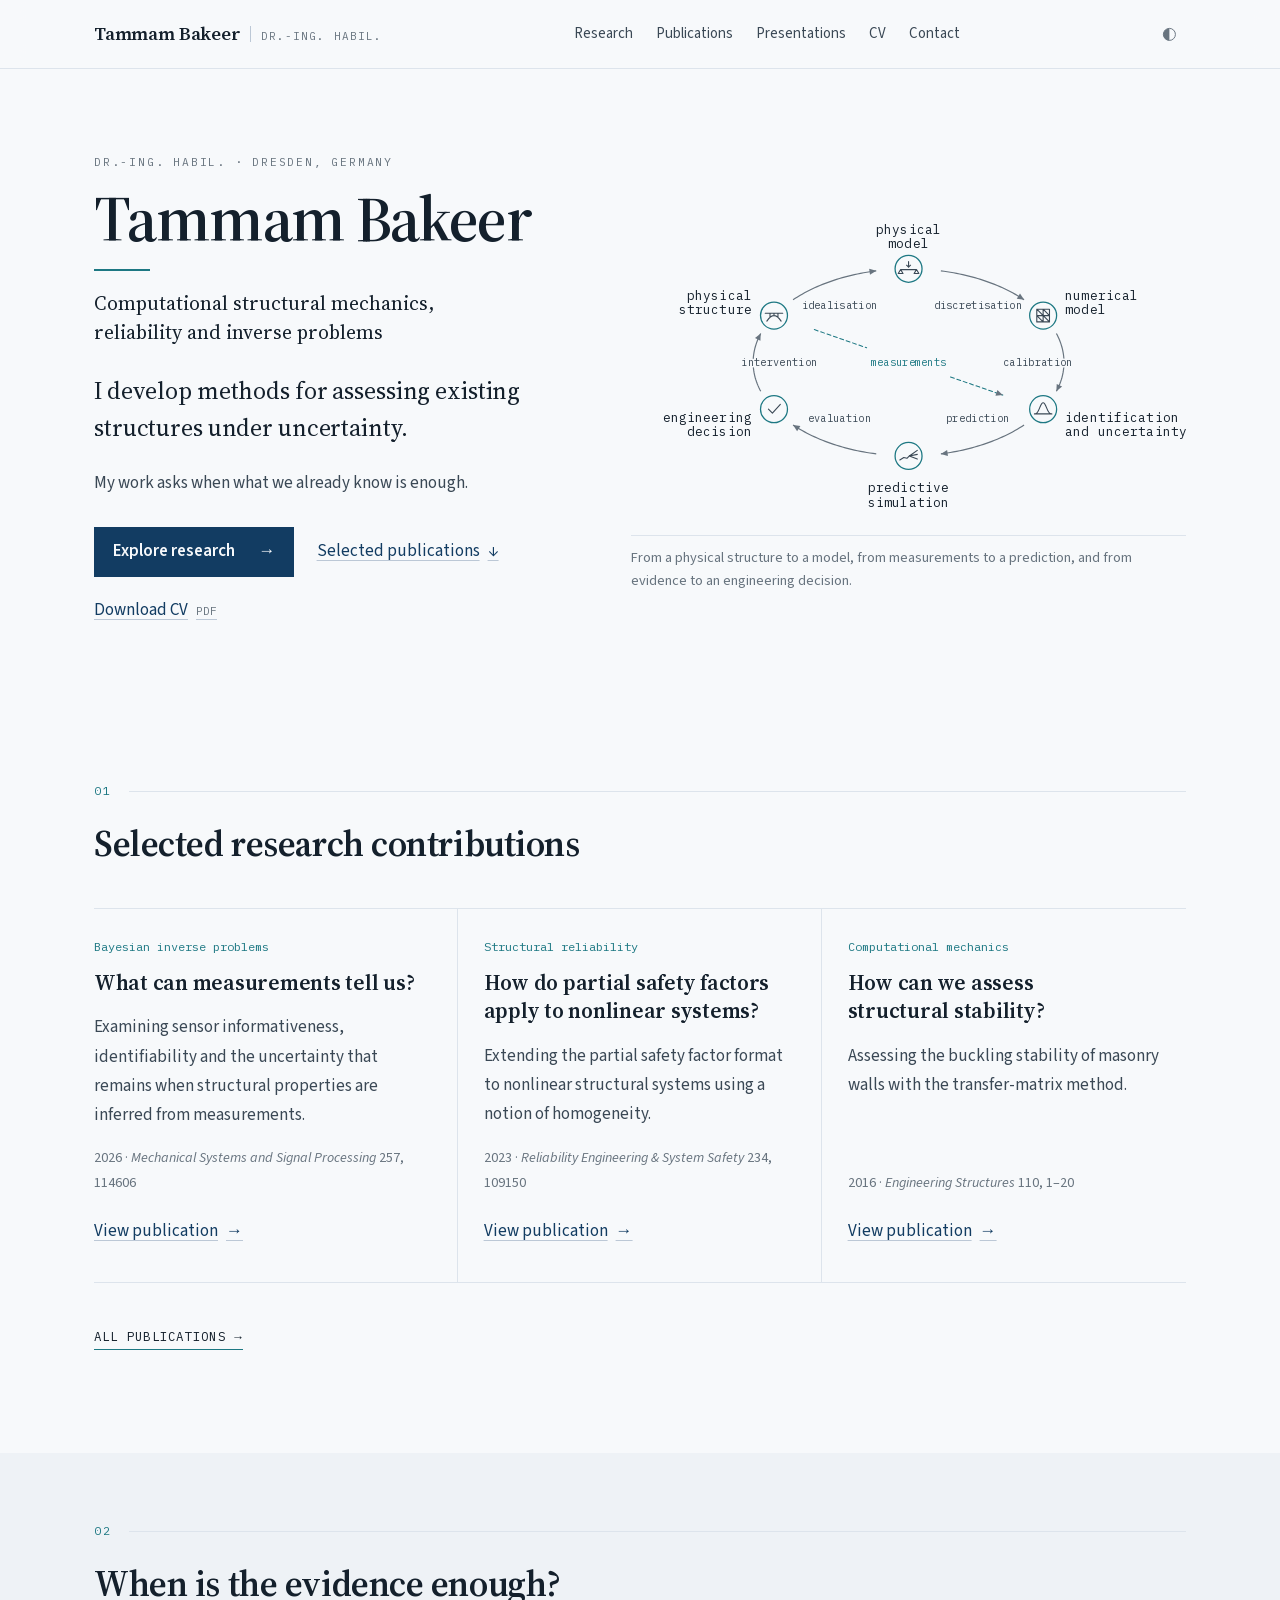
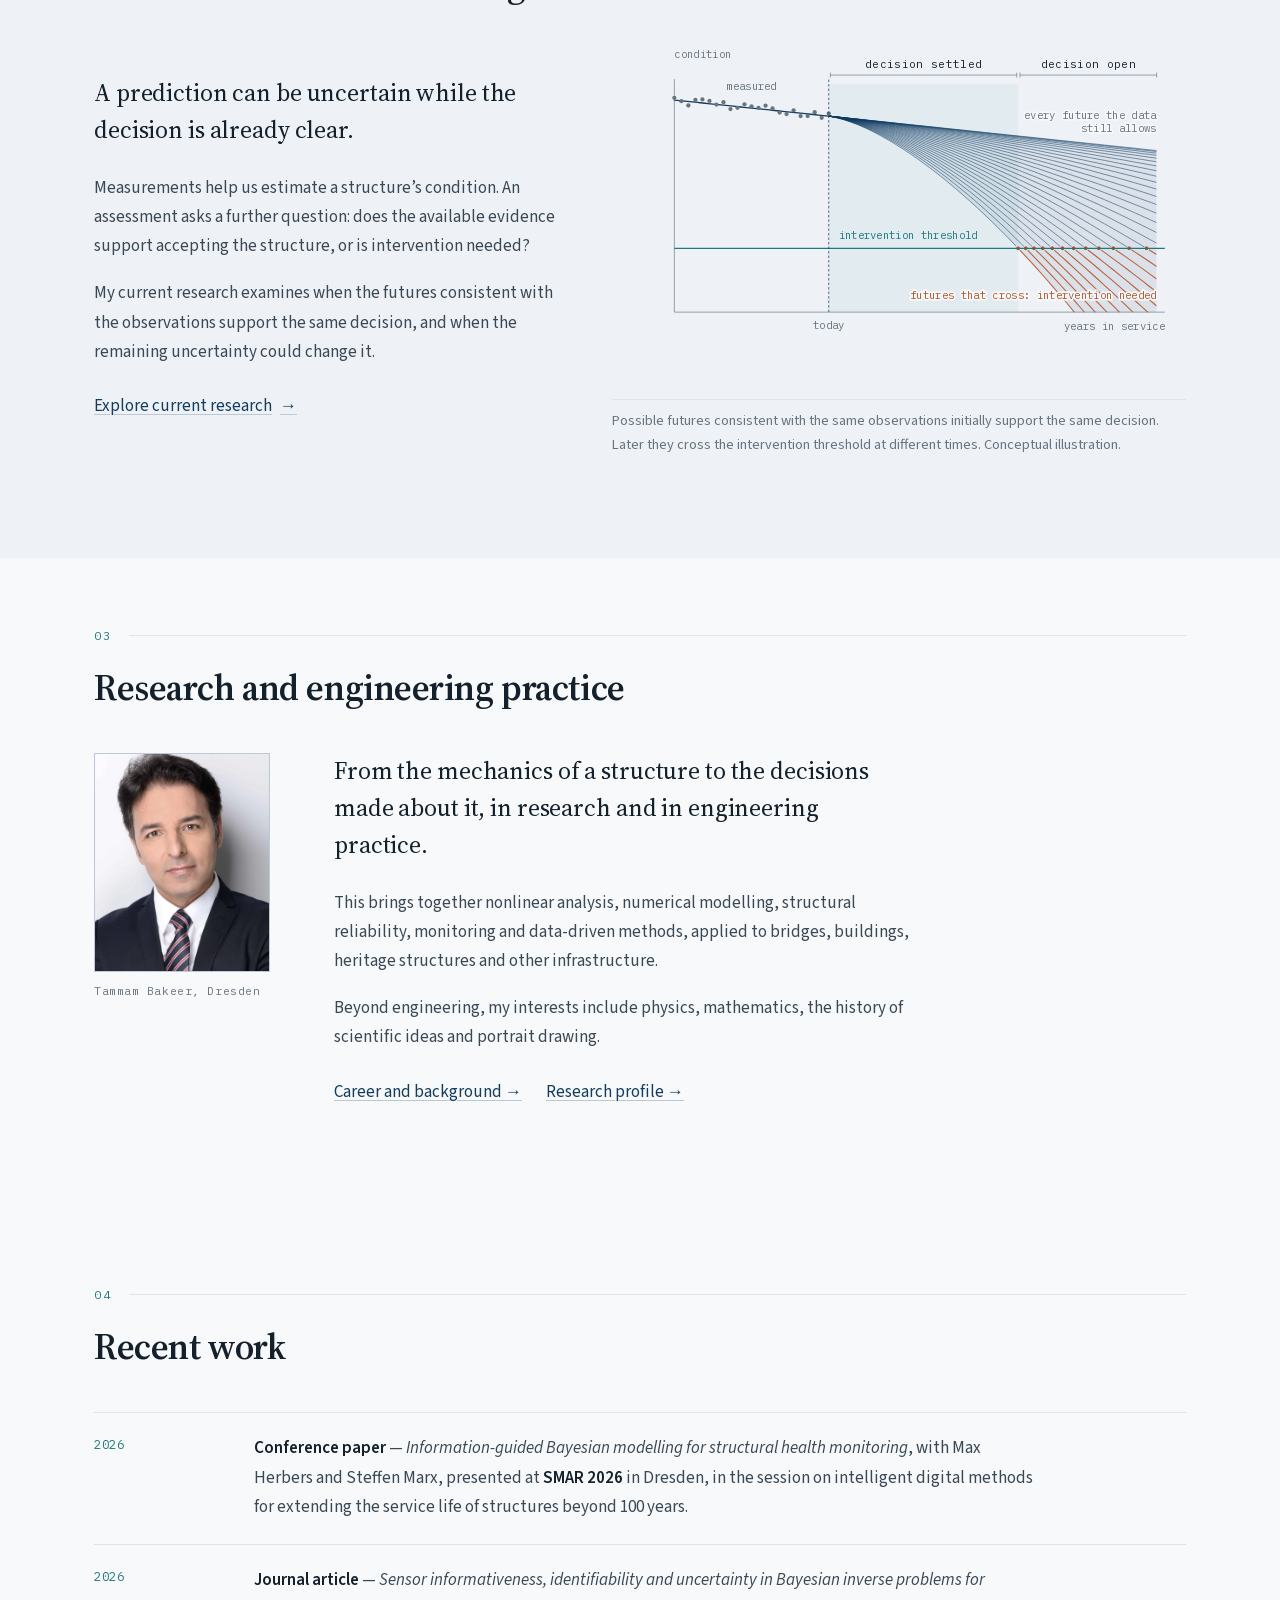
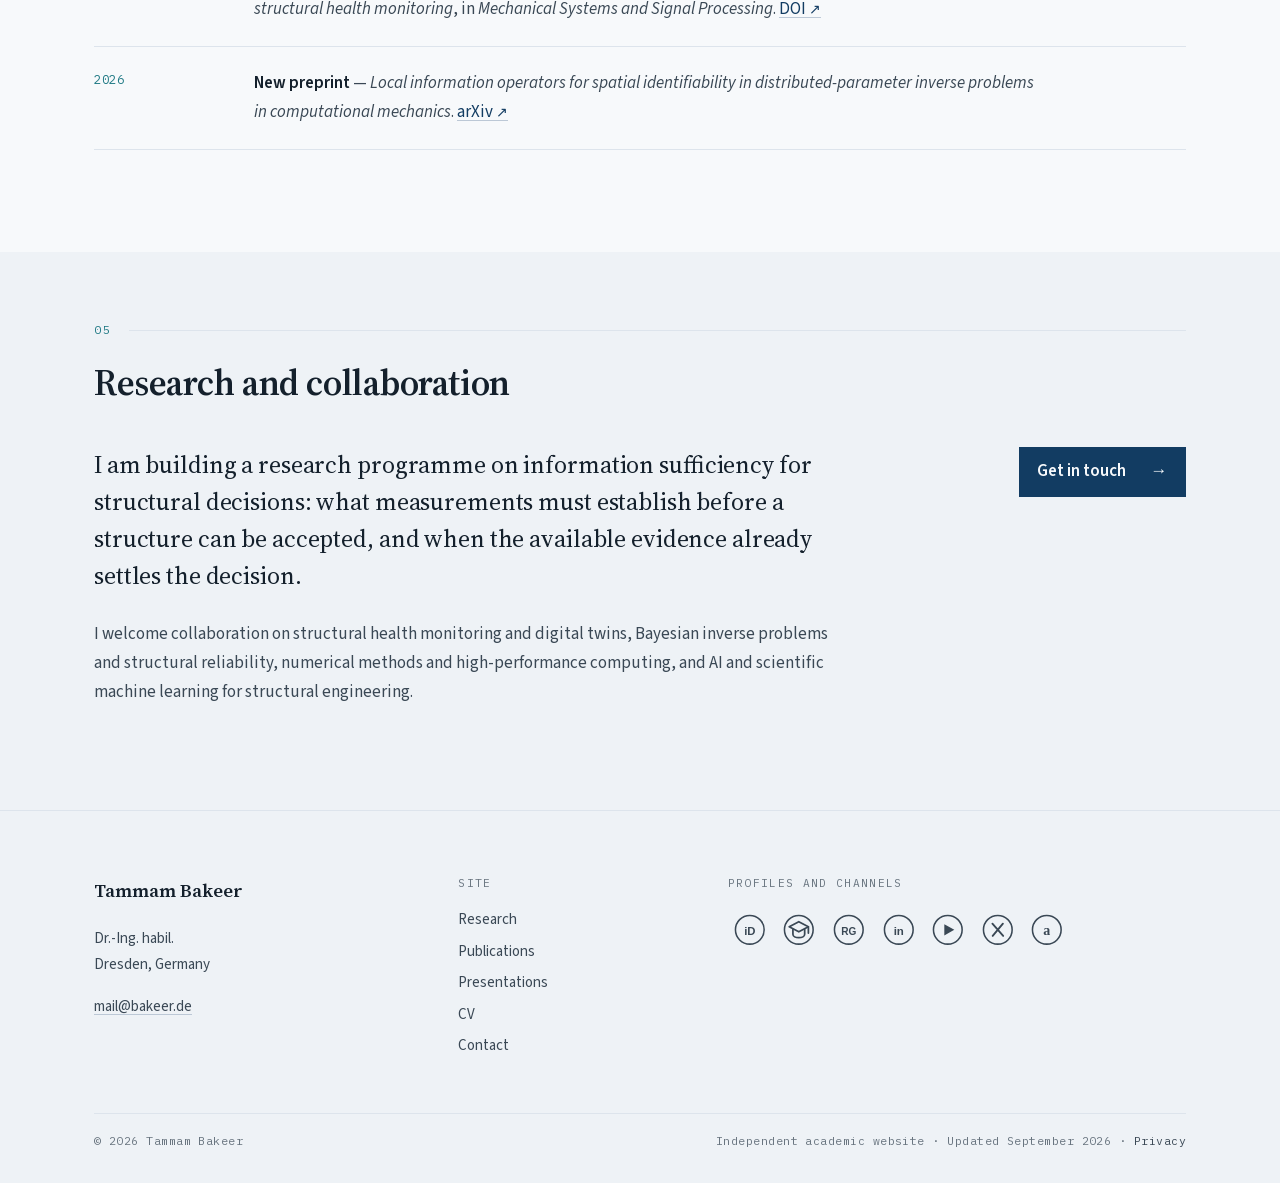
==== commit f729ce41: "Add visitor statistics and privacy notice" ====
--- a/index.html
+++ b/index.html
@@ -121,10 +121,11 @@
     </div>
     <div class="foot__bar">
       <span>&copy; <span data-year>2026</span> Tammam Bakeer</span>
-      <span>Independent academic website &#183; Updated September 2026</span>
+      <span>Independent academic website &#183; Updated September 2026 &#183; <a href="/privacy.html">Privacy</a></span>
     </div>
   </div>
 </footer>
 <script src="/assets/js/site.js?v=2026-09-28a" defer></script>
+<script data-goatcounter="https://bakeer.goatcounter.com/count" async src="https://gc.zgo.at/count.js"></script>
 </body>
 </html>
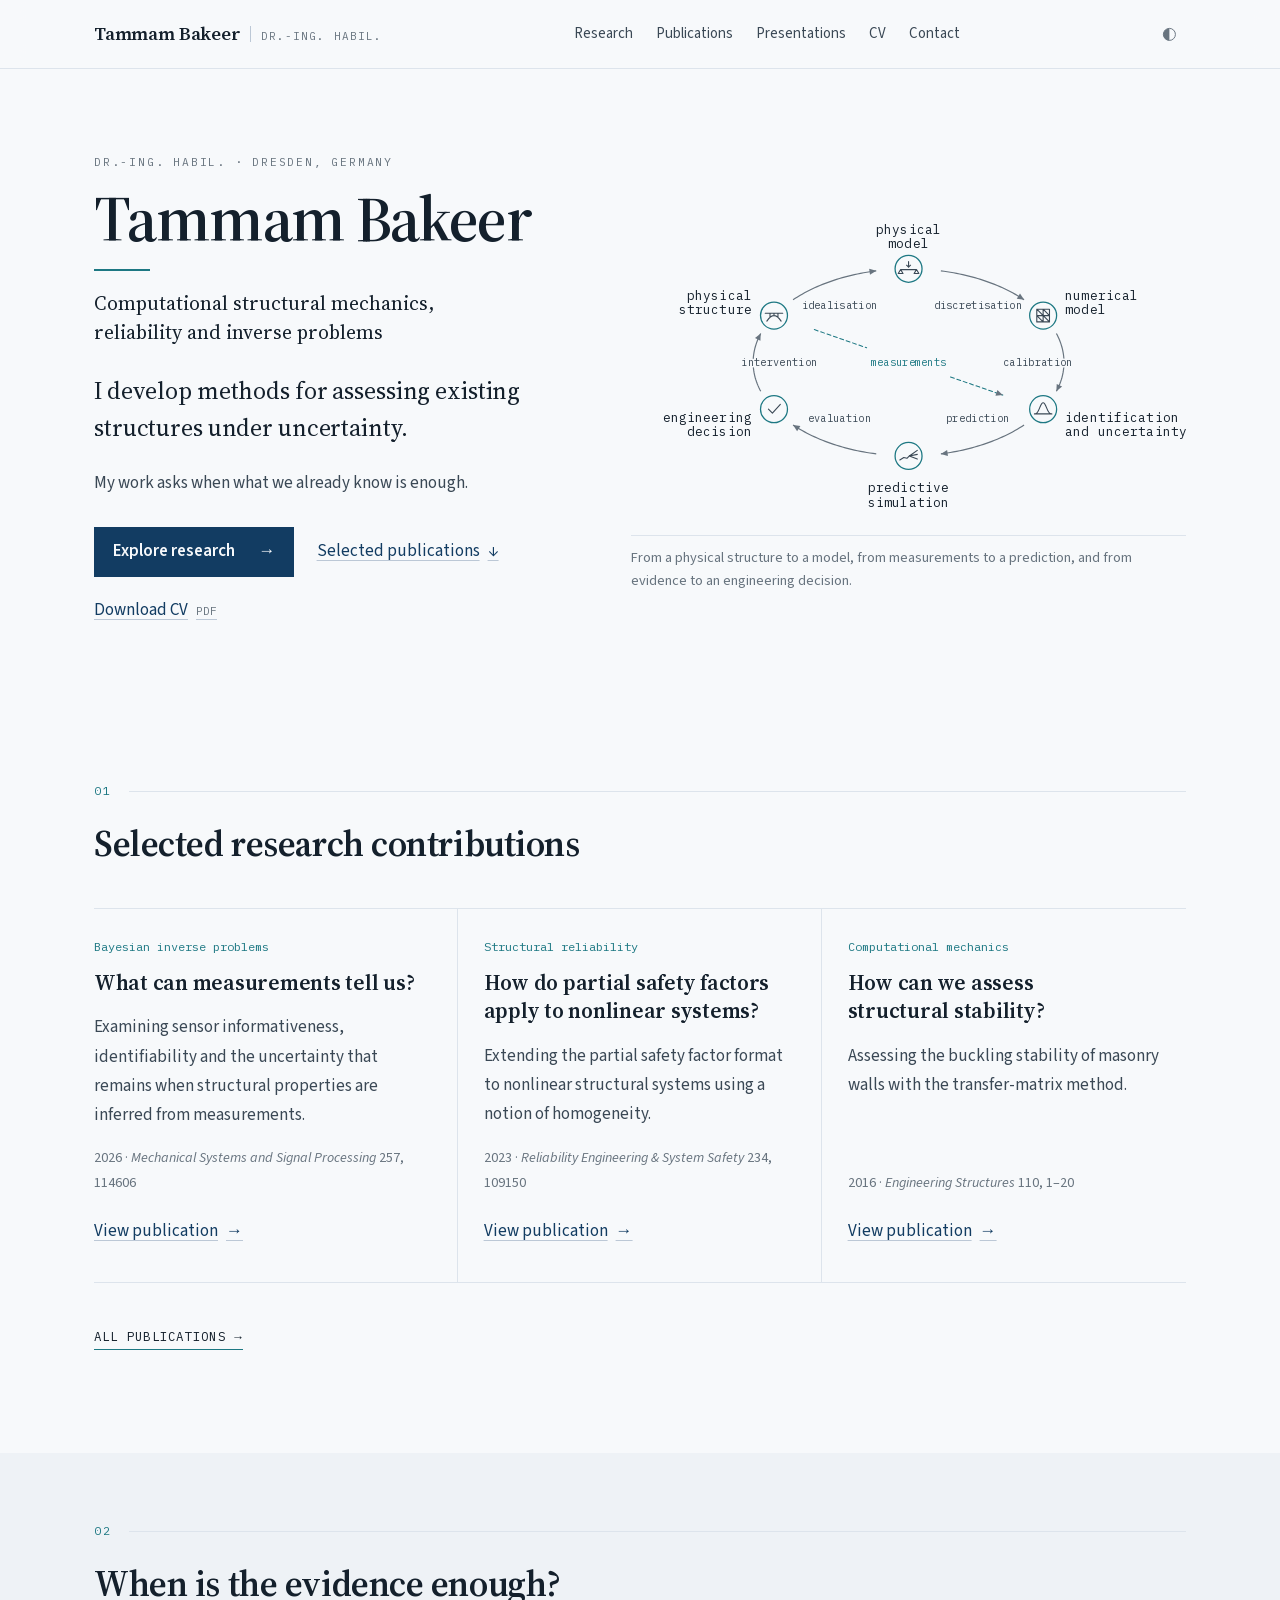
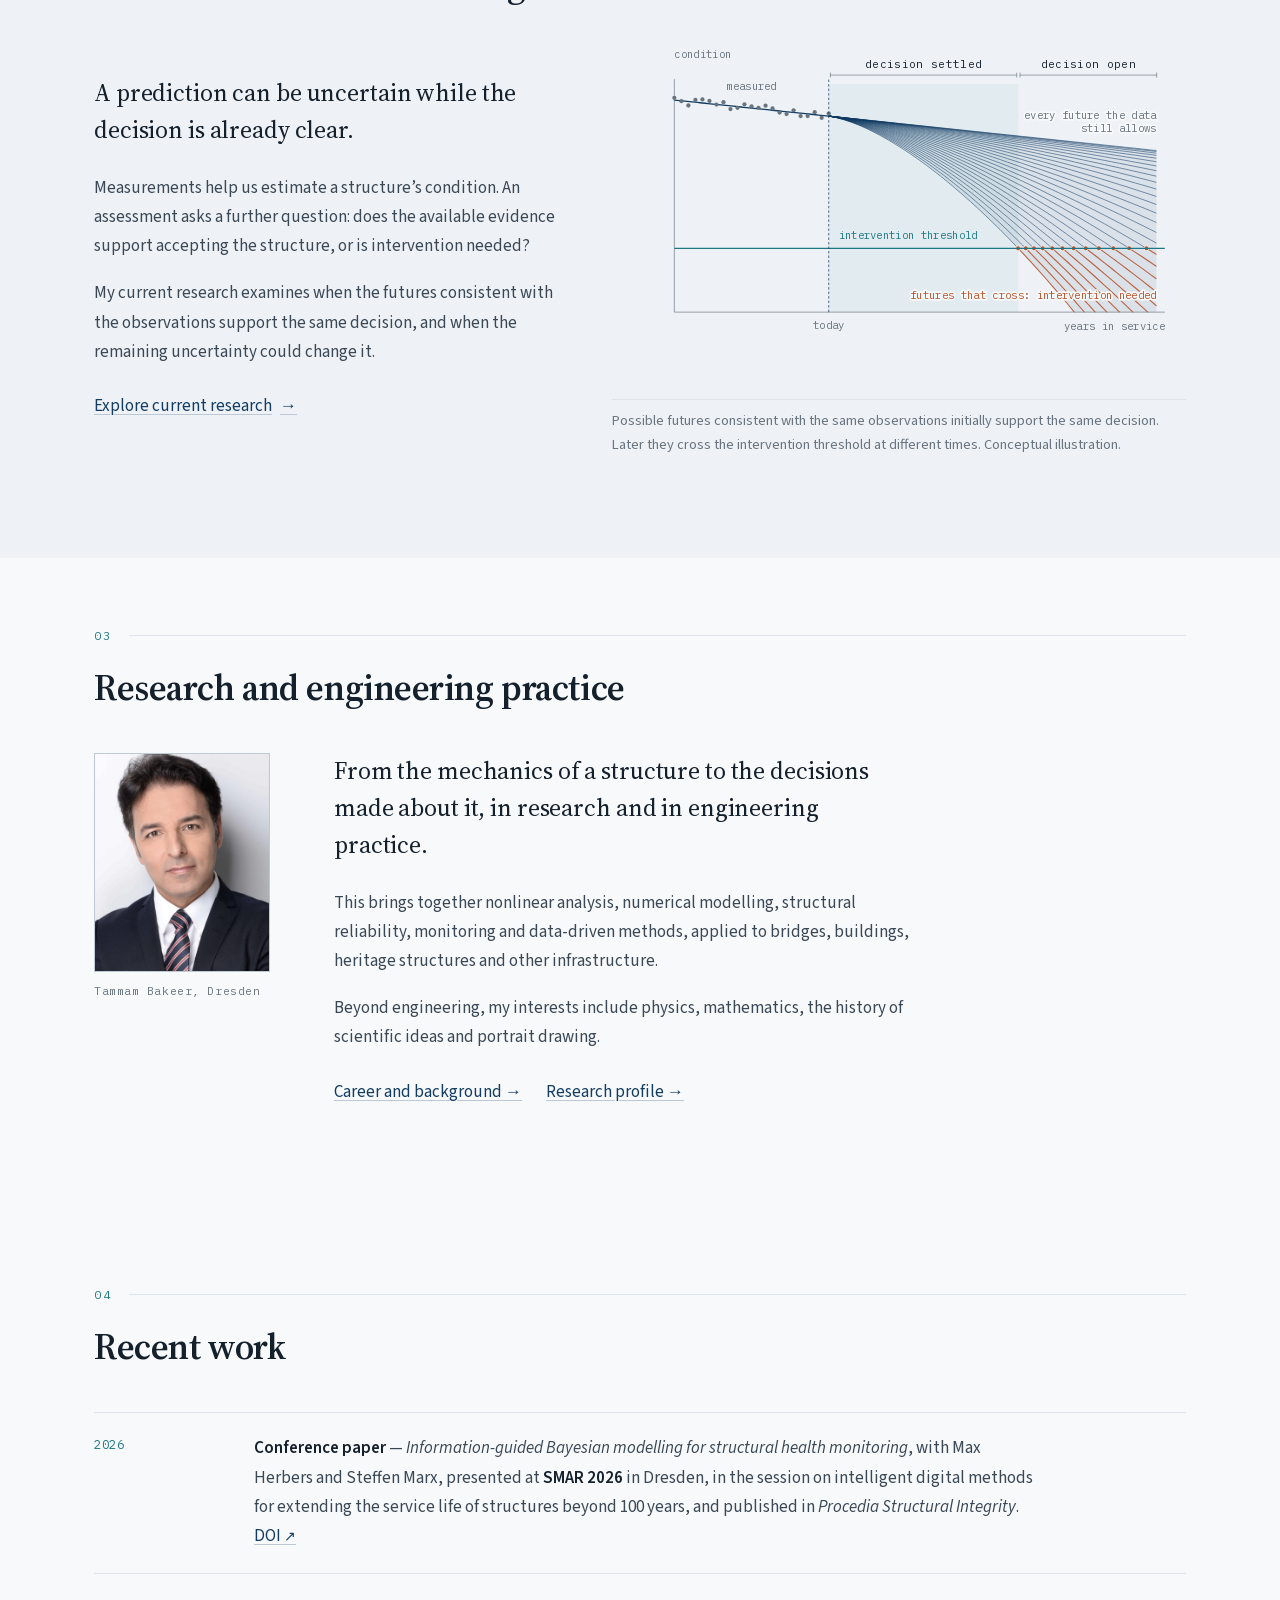
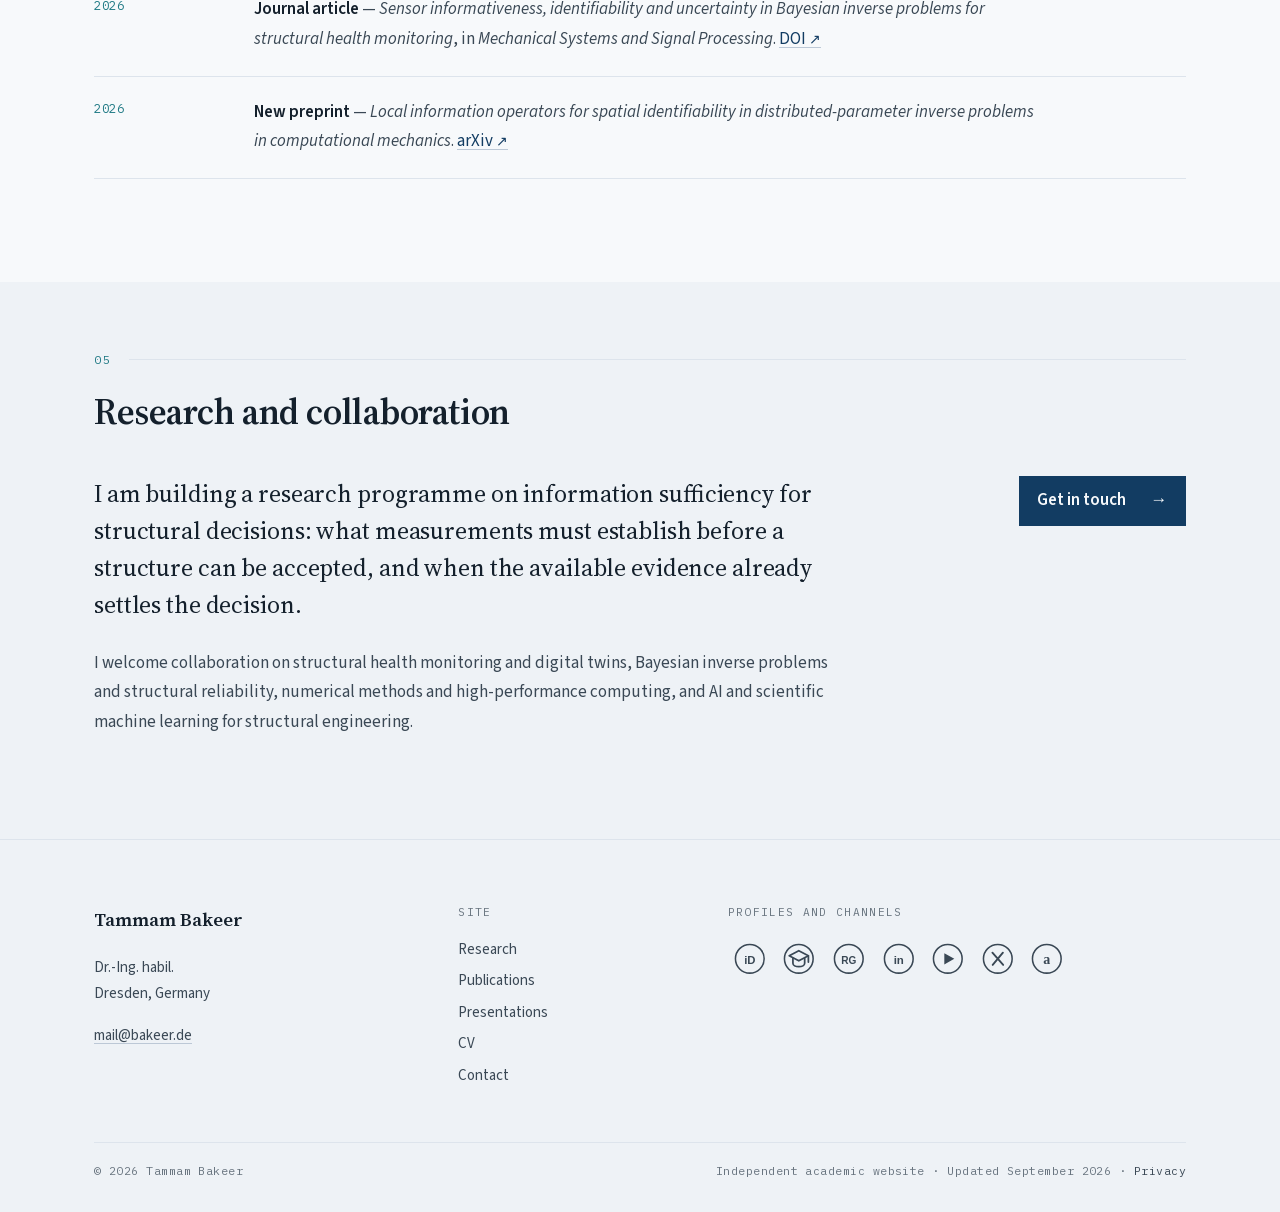
==== commit ef964299: "Update SMAR 2026 paper as published" ====
--- a/index.html
+++ b/index.html
@@ -91,7 +91,7 @@
 <text class="mobile-plot-label" x="121" y="226" text-anchor="middle">Today</text><text class="mobile-plot-label" x="340" y="226" text-anchor="end">Time →</text>
 </svg><figcaption class="figure__cap">Possible futures consistent with the same observations initially support the same decision. Later they cross the intervention threshold at different times. Conceptual illustration.</figcaption></figure></div></div></section>
 <section class="section "><div class="wrap"><div class="section__head"><div class="section__marker"><span class="section__num">03</span></div><h2 class="section__title">Research and engineering practice</h2></div><div class="about about--compact"><figure class="portrait"><img src="/assets/img/portrait-small.jpg" width="400" height="500" loading="lazy" decoding="async" alt="Portrait of Tammam Bakeer"><figcaption>Tammam Bakeer, Dresden</figcaption></figure><div class="prose"><p class="lede">From the mechanics of a structure to the decisions made about it, in research and in engineering practice.</p><p>This brings together nonlinear analysis, numerical modelling, structural reliability, monitoring and data-driven methods, applied to bridges, buildings, heritage structures and other infrastructure.</p><p>Beyond engineering, my interests include physics, mathematics, the history of scientific ideas and portrait drawing.</p><div class="about__links"><a class="text-link" href="/cv.html">Career and background →</a><a class="text-link" href="/research.html">Research profile →</a></div></div></div></div></section>
-<section class="section "><div class="wrap"><div class="section__head"><div class="section__marker"><span class="section__num">04</span></div><h2 class="section__title">Recent work</h2></div><div class="news"><div class="news__item"><p class="news__when">2026</p><div class="news__what"><strong>Conference paper</strong> &#8212; <em>Information-guided Bayesian modelling for structural health monitoring</em>, with Max Herbers and Steffen Marx, presented at <strong>SMAR 2026</strong> in Dresden, in the session on intelligent digital methods for extending the service life of structures beyond 100 years.</div></div><div class="news__item"><p class="news__when">2026</p><div class="news__what"><strong>Journal article</strong> &#8212; <em>Sensor informativeness, identifiability and uncertainty in Bayesian inverse problems for structural health monitoring</em>, in <em>Mechanical Systems and Signal Processing</em>. <a class="u arrow" href="https://doi.org/10.1016/j.ymssp.2026.114606" rel="noopener">DOI</a></div></div><div class="news__item"><p class="news__when">2026</p><div class="news__what"><strong>New preprint</strong> &#8212; <em>Local information operators for spatial identifiability in distributed-parameter inverse problems in computational mechanics</em>. <a class="u arrow" href="https://doi.org/10.48550/arXiv.2605.28601" rel="noopener">arXiv</a></div></div></div></div></section>
+<section class="section "><div class="wrap"><div class="section__head"><div class="section__marker"><span class="section__num">04</span></div><h2 class="section__title">Recent work</h2></div><div class="news"><div class="news__item"><p class="news__when">2026</p><div class="news__what"><strong>Conference paper</strong> &#8212; <em>Information-guided Bayesian modelling for structural health monitoring</em>, with Max Herbers and Steffen Marx, presented at <strong>SMAR 2026</strong> in Dresden, in the session on intelligent digital methods for extending the service life of structures beyond 100 years, and published in <em>Procedia Structural Integrity</em>. <a class="u arrow" href="https://doi.org/10.1016/j.prostr.2026.08.091" rel="noopener">DOI</a></div></div><div class="news__item"><p class="news__when">2026</p><div class="news__what"><strong>Journal article</strong> &#8212; <em>Sensor informativeness, identifiability and uncertainty in Bayesian inverse problems for structural health monitoring</em>, in <em>Mechanical Systems and Signal Processing</em>. <a class="u arrow" href="https://doi.org/10.1016/j.ymssp.2026.114606" rel="noopener">DOI</a></div></div><div class="news__item"><p class="news__when">2026</p><div class="news__what"><strong>New preprint</strong> &#8212; <em>Local information operators for spatial identifiability in distributed-parameter inverse problems in computational mechanics</em>. <a class="u arrow" href="https://doi.org/10.48550/arXiv.2605.28601" rel="noopener">arXiv</a></div></div></div></div></section>
 <section class="section section--tint"><div class="wrap"><div class="section__head"><div class="section__marker"><span class="section__num">05</span></div><h2 class="section__title">Research and collaboration</h2></div><div class="collaboration"><div class="prose prose--wide"><p class="lede">I am building a research programme on information sufficiency for structural decisions: what measurements must establish before a structure can be accepted, and when the available evidence already settles the decision.</p><p>I welcome collaboration on structural health monitoring and digital twins, Bayesian inverse problems and structural reliability, numerical methods and high-performance computing, and AI and scientific machine learning for structural engineering.</p></div><a class="button-link" href="/contact.html">Get in touch <span aria-hidden="true">→</span></a></div></div></section>
 </main>
 <footer class="foot">
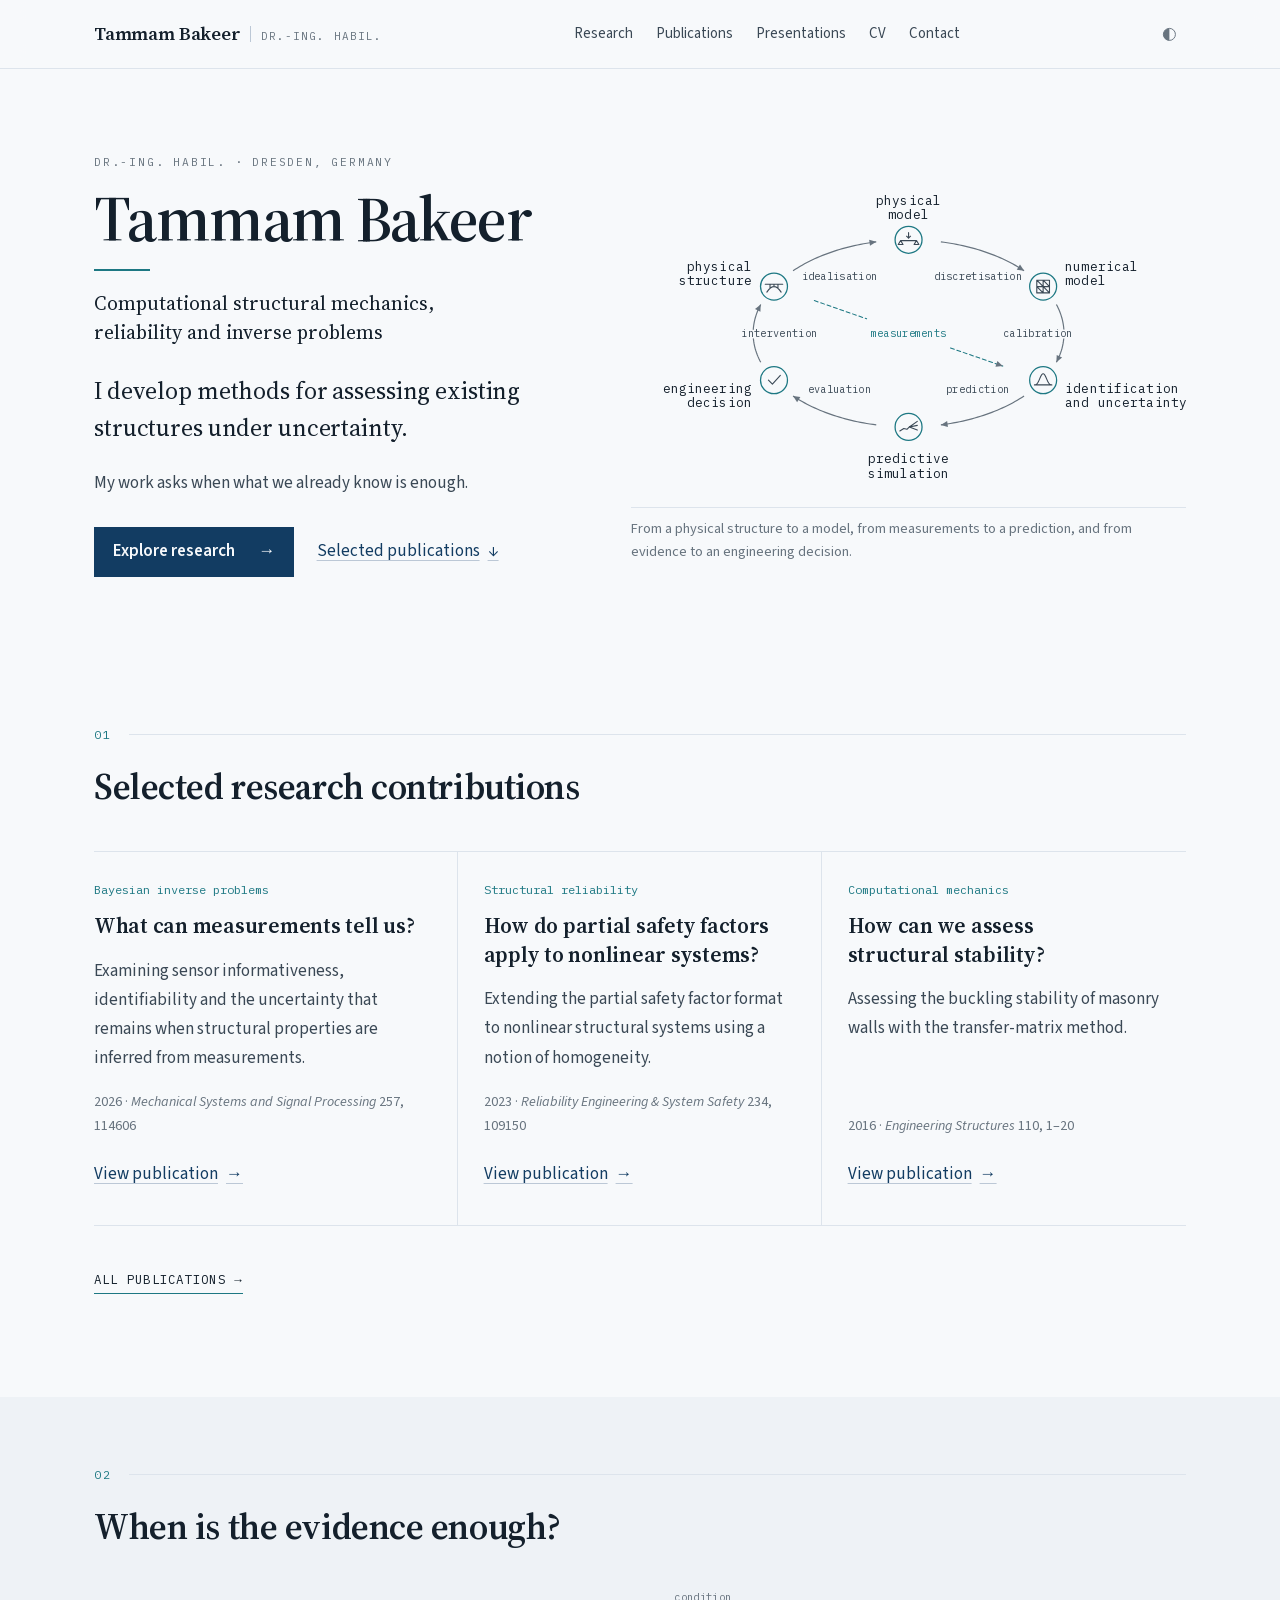
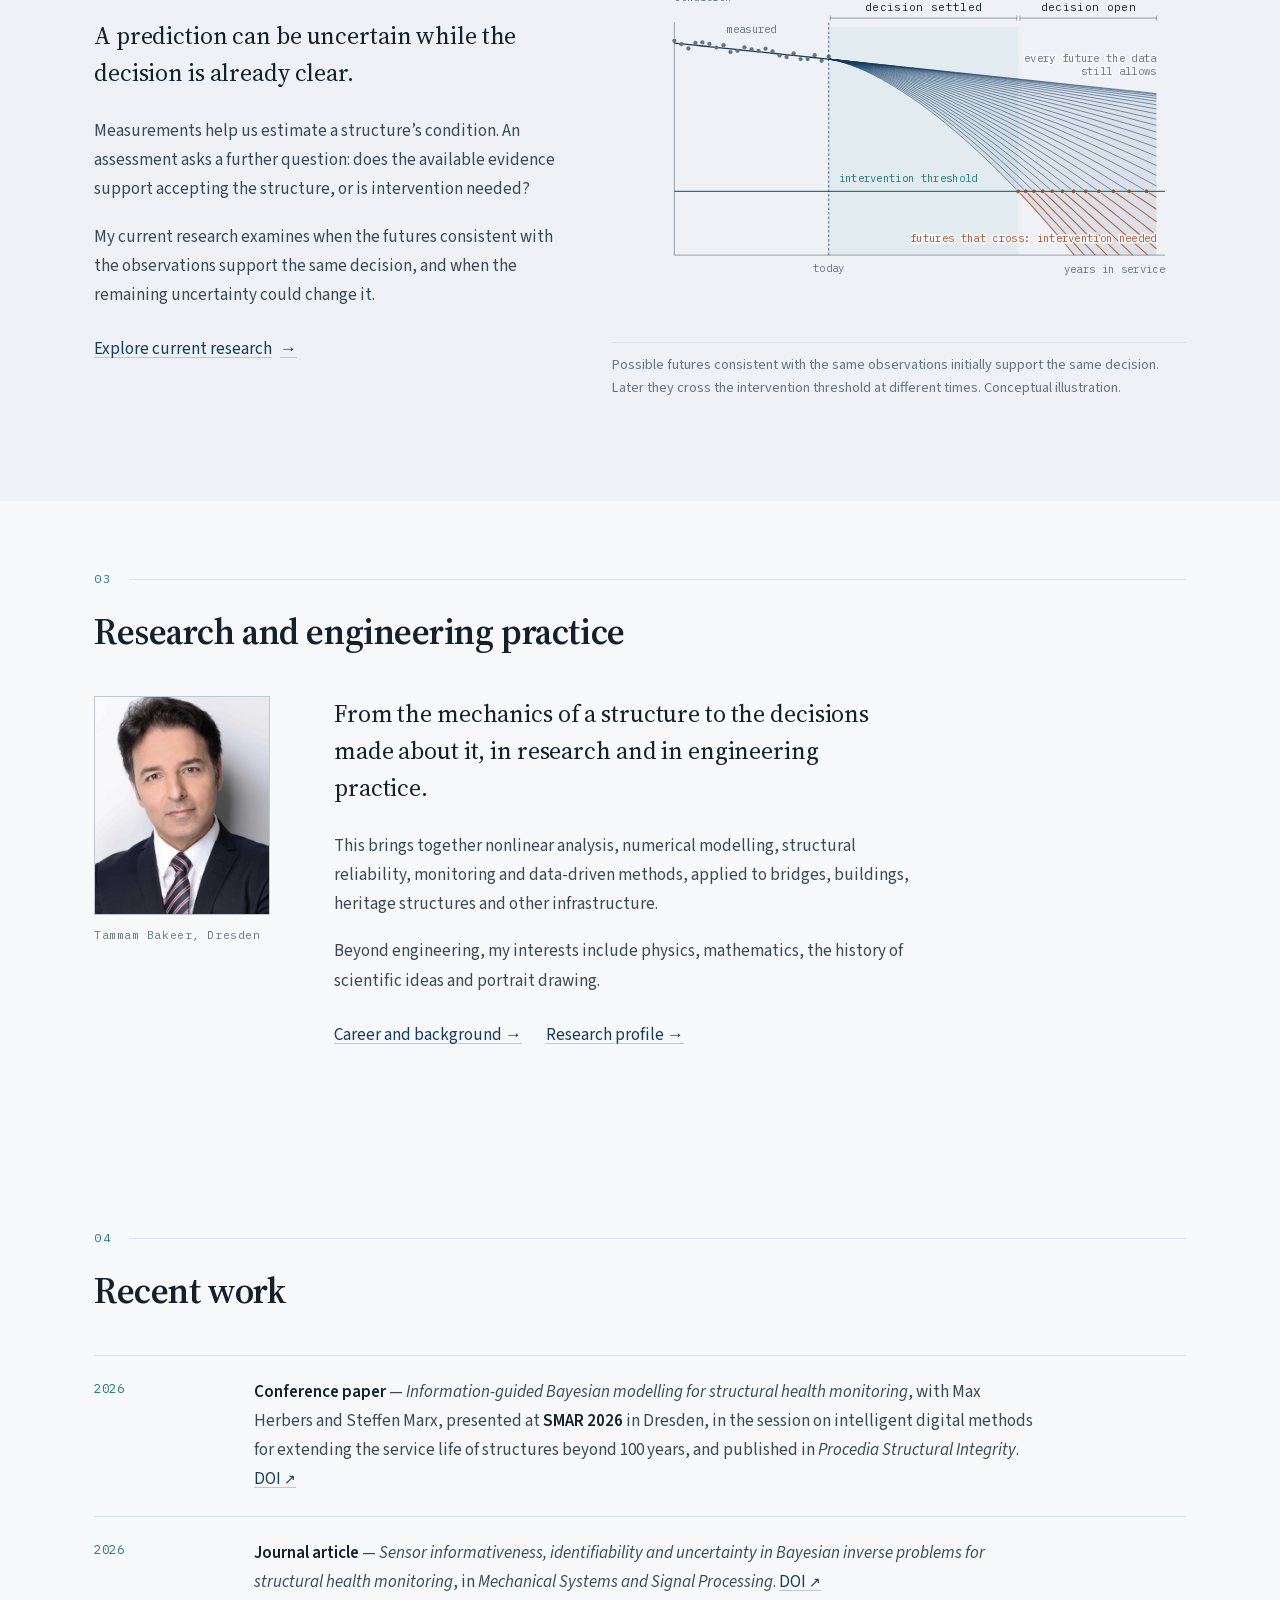
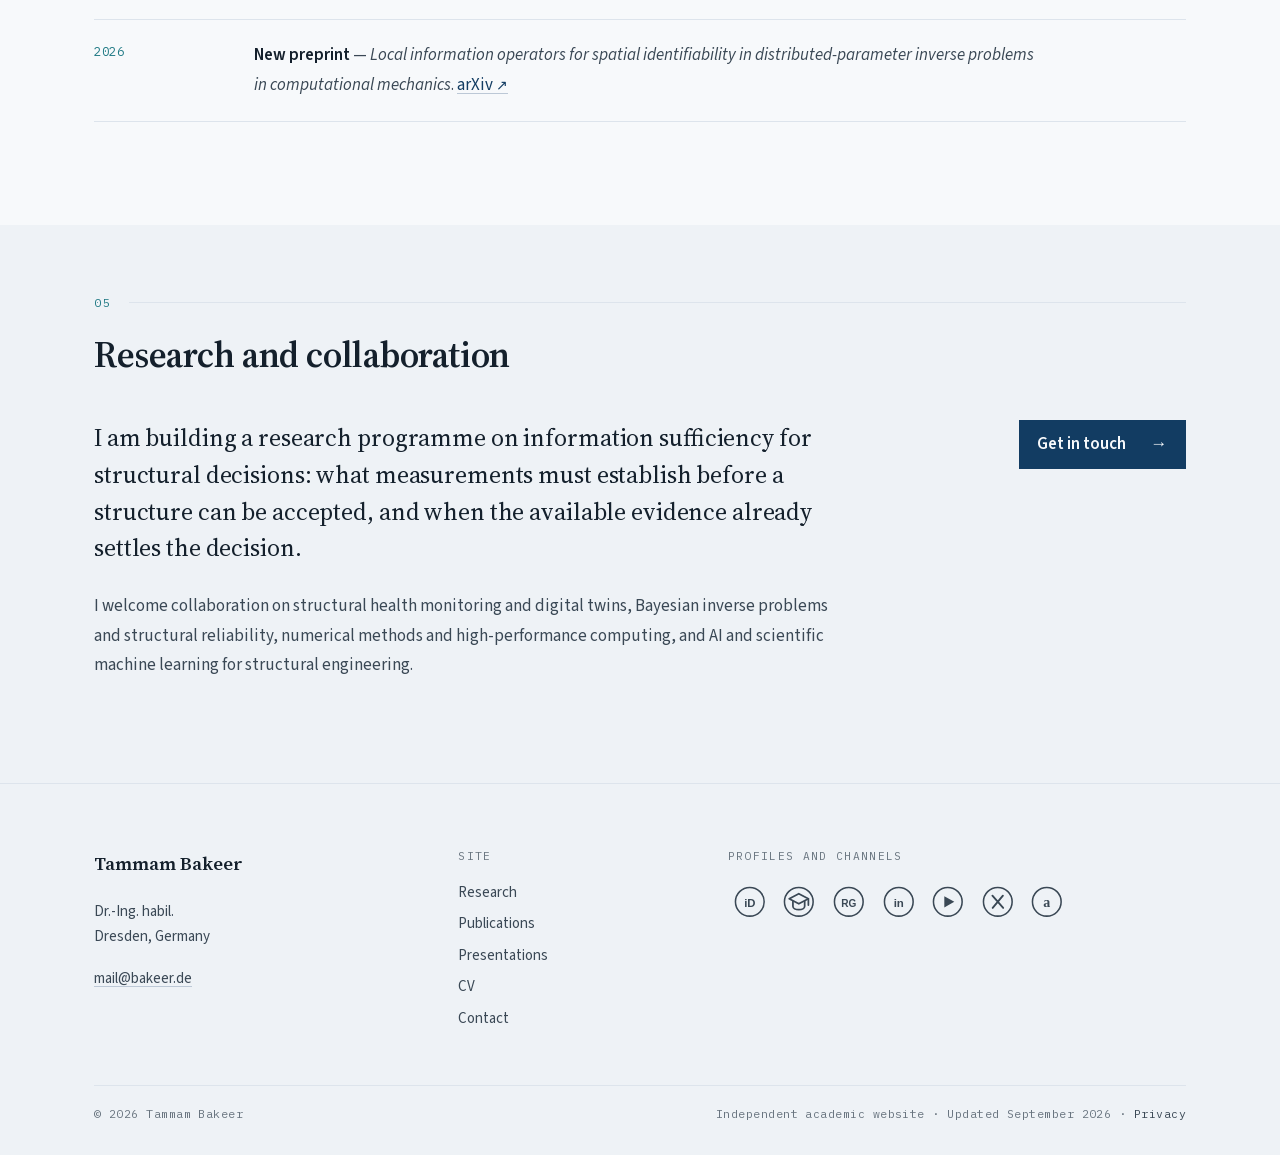
==== commit a27360e1: "Move CV download links" ====
--- a/index.html
+++ b/index.html
@@ -79,7 +79,7 @@
 <p class="hero__tag">Computational structural mechanics, reliability and inverse problems</p>
 <p class="lede hero__lede">I develop methods for assessing existing structures under uncertainty.</p>
 <p class="hero__question">My work asks when what we already know is enough.</p>
-<div class="hero__actions"><a class="button-link" href="/research.html">Explore research <span aria-hidden="true">→</span></a><a class="text-link" href="#selected-contributions">Selected publications <span aria-hidden="true">↓</span></a><a class="text-link" href="/assets/cv/Tammam-Bakeer-CV.pdf">Download CV <span class="link-format">PDF</span></a></div>
+<div class="hero__actions"><a class="button-link" href="/research.html">Explore research <span aria-hidden="true">→</span></a><a class="text-link" href="#selected-contributions">Selected publications <span aria-hidden="true">↓</span></a></div>
 </div><figure class="figure figure--responsive assessment-cycle"><svg class="figure__desktop" viewBox="0 0 700 404" role="img" aria-labelledby="figCycT" xmlns="http://www.w3.org/2000/svg"><title id="figCycT">The assessment cycle: a structure is idealised into a physical model, discretised, calibrated against measurements, used to predict, and evaluated into an engineering decision that acts back on the structure</title><polyline class="fig-ring" points="204.34,127.04 207.12,125.22 209.96,123.44 212.87,121.69 215.83,119.98 218.85,118.31 221.93,116.67 225.06,115.08 228.26,113.52 231.50,112.01 234.79,110.54 238.14,109.10 241.54,107.72 244.98,106.37 248.47,105.07 252.00,103.81 255.58,102.60 259.19,101.43 262.85,100.31 266.55,99.23 270.28,98.20 274.05,97.22 277.85,96.29 281.68,95.40 285.54,94.56 289.43,93.78 293.35,93.04 297.29,92.35 301.26,91.71 305.24,91.12 309.25,90.58"/><polygon class="fig-head" points="309.25,90.58 300.30,88.00 301.36,95.53"/><text class="fig-label fig-halo" x="262.8" y="139.0" text-anchor="middle">idealisation</text><polyline class="fig-ring" points="390.75,90.58 394.76,91.12 398.74,91.71 402.71,92.35 406.65,93.04 410.57,93.78 414.46,94.56 418.32,95.40 422.15,96.29 425.95,97.22 429.72,98.20 433.45,99.23 437.15,100.31 440.81,101.43 444.42,102.60 448.00,103.81 451.53,105.07 455.02,106.37 458.46,107.72 461.86,109.10 465.21,110.54 468.50,112.01 471.74,113.52 474.94,115.08 478.07,116.67 481.15,118.31 484.17,119.98 487.13,121.69 490.04,123.44 492.88,125.22 495.66,127.04"/><polygon class="fig-head" points="495.66,127.04 490.55,119.26 486.45,125.65"/><text class="fig-label fig-halo" x="437.2" y="139.0" text-anchor="middle">discretisation</text><polyline class="fig-ring" points="536.41,169.54 537.63,171.89 538.78,174.27 539.84,176.65 540.82,179.05 541.72,181.47 542.53,183.89 543.26,186.32 543.90,188.76 544.45,191.21 544.93,193.67 545.31,196.13 545.61,198.59 545.83,201.06 545.96,203.53 546.00,206.00 545.96,208.47 545.83,210.94 545.61,213.41 545.31,215.87 544.93,218.33 544.45,220.79 543.90,223.24 543.26,225.68 542.53,228.11 541.72,230.53 540.82,232.95 539.84,235.35 538.78,237.73 537.63,240.11 536.41,242.46"/><polygon class="fig-head" points="536.41,242.46 543.61,236.57 536.82,233.16"/><text class="fig-label fig-halo" x="513.0" y="210.0" text-anchor="middle">calibration</text><polyline class="fig-ring" points="495.66,284.96 492.88,286.78 490.04,288.56 487.13,290.31 484.17,292.02 481.15,293.69 478.07,295.33 474.94,296.92 471.74,298.48 468.50,299.99 465.21,301.46 461.86,302.90 458.46,304.28 455.02,305.63 451.53,306.93 448.00,308.19 444.42,309.40 440.81,310.57 437.15,311.69 433.45,312.77 429.72,313.80 425.95,314.78 422.15,315.71 418.32,316.60 414.46,317.44 410.57,318.22 406.65,318.96 402.71,319.65 398.74,320.29 394.76,320.88 390.75,321.42"/><polygon class="fig-head" points="390.75,321.42 399.70,324.00 398.64,316.47"/><text class="fig-label fig-halo" x="437.2" y="281.0" text-anchor="middle">prediction</text><polyline class="fig-ring" points="309.25,321.42 305.24,320.88 301.26,320.29 297.29,319.65 293.35,318.96 289.43,318.22 285.54,317.44 281.68,316.60 277.85,315.71 274.05,314.78 270.28,313.80 266.55,312.77 262.85,311.69 259.19,310.57 255.58,309.40 252.00,308.19 248.47,306.93 244.98,305.63 241.54,304.28 238.14,302.90 234.79,301.46 231.50,299.99 228.26,298.48 225.06,296.92 221.93,295.33 218.85,293.69 215.83,292.02 212.87,290.31 209.96,288.56 207.12,286.78 204.34,284.96"/><polygon class="fig-head" points="204.34,284.96 209.45,292.74 213.55,286.35"/><text class="fig-label fig-halo" x="262.8" y="281.0" text-anchor="middle">evaluation</text><polyline class="fig-ring" points="163.59,242.46 162.37,240.11 161.22,237.73 160.16,235.35 159.18,232.95 158.28,230.53 157.47,228.11 156.74,225.68 156.10,223.24 155.55,220.79 155.07,218.33 154.69,215.87 154.39,213.41 154.17,210.94 154.04,208.47 154.00,206.00 154.04,203.53 154.17,201.06 154.39,198.59 154.69,196.13 155.07,193.67 155.55,191.21 156.10,188.76 156.74,186.32 157.47,183.89 158.28,181.47 159.18,179.05 160.16,176.65 161.22,174.27 162.37,171.89 163.59,169.54"/><polygon class="fig-head" points="163.59,169.54 156.39,175.43 163.18,178.84"/><text class="fig-label fig-halo" x="187.0" y="210.0" text-anchor="middle">intervention</text><line class="fig-dash" x1="231.2" y1="164.7" x2="297.1" y2="187.6"/><line class="fig-dash" x1="402.9" y1="224.4" x2="468.8" y2="247.3"/><polygon class="fig-head" points="468.82,247.30 462.04,240.92 459.54,248.10"/><text class="fig-label fig-label--a fig-halo" x="350.0" y="210.0" text-anchor="middle">measurements</text><g transform="translate(180.3 147.0)"><circle class="fig-icon-ring" r="17"/><path class="fig-icon" d="M-11,-3 H11 M-9,7 Q0,-7 9,7 M-5,-3 V1.5 M0,-3 V-0.5 M5,-3 V1.5"/></g><text class="fig-node fig-halo" x="152.5" y="127.0" text-anchor="end">physical</text><text class="fig-node fig-halo" x="152.5" y="145.0" text-anchor="end">structure</text><g transform="translate(350.0 88.0)"><circle class="fig-icon-ring" r="17"/><path class="fig-icon" d="M-10,1 H10 M-10,1 l-3,5 h6 z M10,1 l-3,5 h6 z M0,-9 V-2 M-2.5,-4.5 L0,-2 L2.5,-4.5"/></g><text class="fig-node fig-halo" x="350.0" y="44.0" text-anchor="middle">physical</text><text class="fig-node fig-halo" x="350.0" y="62.0" text-anchor="middle">model</text><g transform="translate(519.7 147.0)"><circle class="fig-icon-ring" r="17"/><path class="fig-icon" d="M-8,-8 H8 V8 H-8 Z M0,-8 V8 M-8,0 H8 M-8,-8 L8,8 M0,-8 L8,0 M-8,0 L0,8"/></g><text class="fig-node fig-halo" x="547.5" y="127.0" text-anchor="start">numerical</text><text class="fig-node fig-halo" x="547.5" y="145.0" text-anchor="start">model</text><g transform="translate(519.7 265.0)"><circle class="fig-icon-ring" r="17"/><path class="fig-icon" d="M-11,6 H11 M-10,6 C-5,6 -4,-8 0,-8 C4,-8 5,6 10,6"/></g><text class="fig-node fig-halo" x="547.5" y="281.0" text-anchor="start">identification</text><text class="fig-node fig-halo" x="547.5" y="299.0" text-anchor="start">and uncertainty</text><g transform="translate(350.0 324.0)"><circle class="fig-icon-ring" r="17"/><path class="fig-icon" d="M-11,5 L-6,2 L-2,3 L1,0 M1,0 L11,-7 M1,0 L11,-2 M1,0 L11,4"/></g><text class="fig-node fig-halo" x="350.0" y="370.0" text-anchor="middle">predictive</text><text class="fig-node fig-halo" x="350.0" y="388.0" text-anchor="middle">simulation</text><g transform="translate(180.3 265.0)"><circle class="fig-icon-ring" r="17"/><path class="fig-icon" d="M-7,0 L-2,5 L8,-6"/></g><text class="fig-node fig-halo" x="152.5" y="281.0" text-anchor="end">engineering</text><text class="fig-node fig-halo" x="152.5" y="299.0" text-anchor="end">decision</text></svg><div class="figure__mobile cycle-mobile"><p class="eyebrow">From structure to decision</p><ol class="cycle-steps"><li><span>Physical structure</span><small>Idealisation</small></li><li><span>Physical model</span><small>Discretisation</small></li><li><span>Numerical model</span><small>Calibration with measurements</small></li><li><span>Identification &amp; uncertainty</span><small>Prediction</small></li><li><span>Predictive simulation</span><small>Evaluation</small></li><li><span>Engineering decision</span><small>Intervention feeds back to the structure</small></li></ol></div><figcaption class="figure__cap">From a physical structure to a model, from measurements to a prediction, and from evidence to an engineering decision.</figcaption></figure></div></div></section>
 <section class="section " id="selected-contributions"><div class="wrap"><div class="section__head"><div class="section__marker"><span class="section__num">01</span></div><h2 class="section__title">Selected research contributions</h2></div><div class="contributions"><article class="contribution"><p class="contribution__topic">Bayesian inverse problems</p><h3>What can measurements tell us?</h3><p class="contribution__summary">Examining sensor informativeness, identifiability and the uncertainty that remains when structural properties are inferred from measurements.</p><p class="contribution__source">2026 · <em>Mechanical Systems and Signal Processing</em> 257, 114606</p><a class="text-link" href="/publications.html#sensor-informativeness">View publication <span aria-hidden="true">→</span></a></article><article class="contribution"><p class="contribution__topic">Structural reliability</p><h3>How do partial safety factors apply to nonlinear systems?</h3><p class="contribution__summary">Extending the partial safety factor format to nonlinear structural systems using a notion of homogeneity.</p><p class="contribution__source">2023 · <em>Reliability Engineering &amp; System Safety</em> 234, 109150</p><a class="text-link" href="/publications.html#nonlinear-structural-reliability">View publication <span aria-hidden="true">→</span></a></article><article class="contribution"><p class="contribution__topic">Computational mechanics</p><h3>How can we assess structural stability?</h3><p class="contribution__summary">Assessing the buckling stability of masonry walls with the transfer-matrix method.</p><p class="contribution__source">2016 · <em>Engineering Structures</em> 110, 1&#8211;20</p><a class="text-link" href="/publications.html#masonry-wall-stability">View publication <span aria-hidden="true">→</span></a></article></div><a class="cta morelink" href="/publications.html">All publications →</a></div></section>
 <section class="section section--tint"><div class="wrap"><div class="section__head"><div class="section__marker"><span class="section__num">02</span></div><h2 class="section__title">When is the evidence enough?</h2></div><div class="question-grid"><div class="prose"><p class="lede">A prediction can be uncertain while the decision is already clear.</p><p>Measurements help us estimate a structure’s condition. An assessment asks a further question: does the available evidence support accepting the structure, or is intervention needed?</p><p>My current research examines when the futures consistent with the observations support the same decision, and when the remaining uncertainty could change it.</p><a class="text-link" href="/research.html#current-directions">Explore current research <span aria-hidden="true">→</span></a></div><figure class="figure figure--responsive decision-figure"><svg class="figure__desktop" viewBox="0 0 700 408" role="img" aria-labelledby="figFutT" xmlns="http://www.w3.org/2000/svg"><title id="figFutT">Measured condition of a structure up to today, a fan of possible futures consistent with that data, and an intervention threshold: for a long span every future says the same thing, and only later do they disagree</title><defs><clipPath id="fanWin"><rect x="76.0" y="38.0" width="588.0" height="284.0"/></clipPath></defs><rect class="fig-span" x="264.2" y="44.0" width="231.2" height="278.0"/><g clip-path="url(#fanWin)"><polygon class="fig-fan" points="264.2,83.0 271.3,83.8 278.4,84.5 285.6,85.3 292.7,86.0 299.9,86.7 307.0,87.5 314.1,88.2 321.3,89.0 328.4,89.7 335.6,90.5 342.7,91.2 349.8,91.9 357.0,92.7 364.1,93.4 371.3,94.2 378.4,94.9 385.5,95.7 392.7,96.4 399.8,97.1 407.0,97.9 414.1,98.6 421.2,99.4 428.4,100.1 435.5,100.9 442.7,101.6 449.8,102.3 456.9,103.1 464.1,103.8 471.2,104.6 478.4,105.3 485.5,106.1 492.6,106.8 499.8,107.5 506.9,108.3 514.1,109.0 521.2,109.8 528.3,110.5 535.5,111.3 542.6,112.0 549.8,112.7 556.9,113.5 564.0,114.2 571.2,115.0 578.3,115.7 585.5,116.5 592.6,117.2 599.7,117.9 606.9,118.7 614.0,119.4 621.2,120.2 628.3,120.9 635.4,121.6 642.6,122.4 649.7,123.1 656.9,123.9 664.0,124.6 664.0,454.6 656.9,444.5 649.7,434.5 642.6,424.5 635.4,414.7 628.3,405.0 621.2,395.4 614.0,385.9 606.9,376.5 599.7,367.2 592.6,358.1 585.5,349.0 578.3,340.0 571.2,331.2 564.0,322.5 556.9,313.9 549.8,305.3 542.6,297.0 535.5,288.7 528.3,280.5 521.2,272.5 514.1,264.6 506.9,256.8 499.8,249.1 492.6,241.6 485.5,234.2 478.4,226.9 471.2,219.7 464.1,212.7 456.9,205.8 449.8,199.0 442.7,192.4 435.5,185.9 428.4,179.6 421.2,173.4 414.1,167.3 407.0,161.4 399.8,155.7 392.7,150.1 385.5,144.6 378.4,139.4 371.3,134.3 364.1,129.3 357.0,124.6 349.8,120.0 342.7,115.6 335.6,111.4 328.4,107.4 321.3,103.6 314.1,100.1 307.0,96.7 299.9,93.7 292.7,90.8 285.6,88.3 278.4,86.1 271.3,84.3 264.2,83.0"/><polyline class="fig-thread" points="264.2,83.0 273.2,84.0 282.3,84.9 291.4,85.9 300.5,86.8 309.6,87.8 318.7,88.7 327.8,89.7 336.9,90.6 345.9,91.6 355.0,92.5 364.1,93.5 373.2,94.4 382.3,95.4 391.4,96.3 400.5,97.3 409.6,98.2 418.6,99.2 427.7,100.1 436.8,101.1 445.9,102.0 455.0,103.0 464.1,104.0 473.2,104.9 482.3,105.9 491.3,106.8 500.4,107.8 509.5,108.7 518.6,109.7 527.7,110.6 536.8,111.6 545.9,112.6 555.0,113.5 564.0,114.5 573.1,115.4 582.2,116.4 591.3,117.3 600.4,118.3 609.5,119.3 618.6,120.2 627.7,121.2 636.7,122.1 645.8,123.1 654.9,124.1 664.0,125.0"/><polyline class="fig-thread" points="264.2,83.0 273.2,84.0 282.3,84.9 291.4,85.9 300.5,86.8 309.6,87.8 318.7,88.8 327.8,89.7 336.9,90.7 345.9,91.7 355.0,92.6 364.1,93.6 373.2,94.6 382.3,95.5 391.4,96.5 400.5,97.5 409.6,98.5 418.6,99.4 427.7,100.4 436.8,101.4 445.9,102.4 455.0,103.4 464.1,104.3 473.2,105.3 482.3,106.3 491.3,107.3 500.4,108.3 509.5,109.3 518.6,110.3 527.7,111.2 536.8,112.2 545.9,113.2 555.0,114.2 564.0,115.2 573.1,116.2 582.2,117.2 591.3,118.2 600.4,119.2 609.5,120.2 618.6,121.2 627.7,122.2 636.7,123.2 645.8,124.2 654.9,125.2 664.0,126.2"/><polyline class="fig-thread" points="264.2,83.0 273.2,84.0 282.3,84.9 291.4,85.9 300.5,86.9 309.6,87.9 318.7,88.8 327.8,89.8 336.9,90.8 345.9,91.8 355.0,92.8 364.1,93.8 373.2,94.8 382.3,95.8 391.4,96.8 400.5,97.8 409.6,98.9 418.6,99.9 427.7,100.9 436.8,101.9 445.9,102.9 455.0,104.0 464.1,105.0 473.2,106.0 482.3,107.1 491.3,108.1 500.4,109.1 509.5,110.2 518.6,111.2 527.7,112.3 536.8,113.3 545.9,114.3 555.0,115.4 564.0,116.5 573.1,117.5 582.2,118.6 591.3,119.6 600.4,120.7 609.5,121.7 618.6,122.8 627.7,123.9 636.7,124.9 645.8,126.0 654.9,127.1 664.0,128.2"/><polyline class="fig-thread" points="264.2,83.0 273.2,84.0 282.3,85.0 291.4,86.0 300.5,86.9 309.6,88.0 318.7,89.0 327.8,90.0 336.9,91.0 345.9,92.0 355.0,93.1 364.1,94.1 373.2,95.2 382.3,96.2 391.4,97.3 400.5,98.3 409.6,99.4 418.6,100.5 427.7,101.5 436.8,102.6 445.9,103.7 455.0,104.8 464.1,105.9 473.2,107.0 482.3,108.1 491.3,109.2 500.4,110.3 509.5,111.4 518.6,112.5 527.7,113.7 536.8,114.8 545.9,115.9 555.0,117.0 564.0,118.2 573.1,119.3 582.2,120.5 591.3,121.6 600.4,122.8 609.5,123.9 618.6,125.1 627.7,126.2 636.7,127.4 645.8,128.6 654.9,129.7 664.0,130.9"/><polyline class="fig-thread" points="264.2,83.0 273.2,84.0 282.3,85.0 291.4,86.0 300.5,87.0 309.6,88.1 318.7,89.1 327.8,90.2 336.9,91.2 345.9,92.3 355.0,93.4 364.1,94.5 373.2,95.6 382.3,96.7 391.4,97.8 400.5,99.0 409.6,100.1 418.6,101.2 427.7,102.4 436.8,103.5 445.9,104.7 455.0,105.9 464.1,107.1 473.2,108.2 482.3,109.4 491.3,110.6 500.4,111.8 509.5,113.0 518.6,114.3 527.7,115.5 536.8,116.7 545.9,117.9 555.0,119.2 564.0,120.4 573.1,121.7 582.2,122.9 591.3,124.2 600.4,125.4 609.5,126.7 618.6,128.0 627.7,129.3 636.7,130.5 645.8,131.8 654.9,133.1 664.0,134.4"/><polyline class="fig-thread" points="264.2,83.0 273.2,84.0 282.3,85.0 291.4,86.1 300.5,87.1 309.6,88.2 318.7,89.3 327.8,90.4 336.9,91.5 345.9,92.7 355.0,93.8 364.1,95.0 373.2,96.1 382.3,97.3 391.4,98.5 400.5,99.7 409.6,101.0 418.6,102.2 427.7,103.4 436.8,104.7 445.9,105.9 455.0,107.2 464.1,108.5 473.2,109.8 482.3,111.1 491.3,112.4 500.4,113.7 509.5,115.0 518.6,116.4 527.7,117.7 536.8,119.0 545.9,120.4 555.0,121.8 564.0,123.1 573.1,124.5 582.2,125.9 591.3,127.3 600.4,128.7 609.5,130.1 618.6,131.5 627.7,133.0 636.7,134.4 645.8,135.8 654.9,137.3 664.0,138.7"/><polyline class="fig-thread" points="264.2,83.0 273.2,84.0 282.3,85.1 291.4,86.1 300.5,87.2 309.6,88.3 318.7,89.5 327.8,90.7 336.9,91.8 345.9,93.1 355.0,94.3 364.1,95.5 373.2,96.8 382.3,98.1 391.4,99.3 400.5,100.6 409.6,102.0 418.6,103.3 427.7,104.6 436.8,106.0 445.9,107.4 455.0,108.8 464.1,110.2 473.2,111.6 482.3,113.0 491.3,114.4 500.4,115.9 509.5,117.4 518.6,118.8 527.7,120.3 536.8,121.8 545.9,123.3 555.0,124.8 564.0,126.4 573.1,127.9 582.2,129.4 591.3,131.0 600.4,132.6 609.5,134.2 618.6,135.7 627.7,137.3 636.7,139.0 645.8,140.6 654.9,142.2 664.0,143.8"/><polyline class="fig-thread" points="264.2,83.0 273.2,84.0 282.3,85.1 291.4,86.2 300.5,87.4 309.6,88.5 318.7,89.7 327.8,91.0 336.9,92.2 345.9,93.5 355.0,94.8 364.1,96.2 373.2,97.5 382.3,98.9 391.4,100.3 400.5,101.7 409.6,103.1 418.6,104.6 427.7,106.1 436.8,107.5 445.9,109.0 455.0,110.6 464.1,112.1 473.2,113.7 482.3,115.2 491.3,116.8 500.4,118.4 509.5,120.0 518.6,121.7 527.7,123.3 536.8,125.0 545.9,126.7 555.0,128.4 564.0,130.1 573.1,131.8 582.2,133.5 591.3,135.3 600.4,137.0 609.5,138.8 618.6,140.6 627.7,142.4 636.7,144.2 645.8,146.0 654.9,147.9 664.0,149.7"/><polyline class="fig-thread" points="264.2,83.0 273.2,84.1 282.3,85.1 291.4,86.3 300.5,87.5 309.6,88.7 318.7,90.0 327.8,91.3 336.9,92.7 345.9,94.0 355.0,95.5 364.1,96.9 373.2,98.3 382.3,99.8 391.4,101.4 400.5,102.9 409.6,104.5 418.6,106.0 427.7,107.6 436.8,109.3 445.9,110.9 455.0,112.6 464.1,114.3 473.2,116.0 482.3,117.8 491.3,119.5 500.4,121.3 509.5,123.1 518.6,124.9 527.7,126.8 536.8,128.6 545.9,130.5 555.0,132.4 564.0,134.3 573.1,136.2 582.2,138.2 591.3,140.1 600.4,142.1 609.5,144.1 618.6,146.1 627.7,148.1 636.7,150.2 645.8,152.2 654.9,154.3 664.0,156.4"/><polyline class="fig-thread" points="264.2,83.0 273.2,84.1 282.3,85.2 291.4,86.4 300.5,87.7 309.6,89.0 318.7,90.3 327.8,91.7 336.9,93.2 345.9,94.6 355.0,96.1 364.1,97.7 373.2,99.3 382.3,100.9 391.4,102.5 400.5,104.2 409.6,105.9 418.6,107.7 427.7,109.4 436.8,111.2 445.9,113.0 455.0,114.9 464.1,116.8 473.2,118.7 482.3,120.6 491.3,122.5 500.4,124.5 509.5,126.5 518.6,128.5 527.7,130.6 536.8,132.6 545.9,134.7 555.0,136.8 564.0,139.0 573.1,141.1 582.2,143.3 591.3,145.5 600.4,147.7 609.5,150.0 618.6,152.2 627.7,154.5 636.7,156.8 645.8,159.2 654.9,161.5 664.0,163.9"/><polyline class="fig-thread" points="264.2,83.0 273.2,84.1 282.3,85.3 291.4,86.5 300.5,87.8 309.6,89.2 318.7,90.7 327.8,92.2 336.9,93.7 345.9,95.3 355.0,96.9 364.1,98.6 373.2,100.3 382.3,102.1 391.4,103.9 400.5,105.7 409.6,107.6 418.6,109.5 427.7,111.4 436.8,113.4 445.9,115.4 455.0,117.4 464.1,119.5 473.2,121.6 482.3,123.7 491.3,125.9 500.4,128.1 509.5,130.3 518.6,132.5 527.7,134.8 536.8,137.1 545.9,139.4 555.0,141.8 564.0,144.2 573.1,146.6 582.2,149.0 591.3,151.5 600.4,154.0 609.5,156.5 618.6,159.0 627.7,161.6 636.7,164.2 645.8,166.8 654.9,169.4 664.0,172.1"/><polyline class="fig-thread" points="264.2,83.0 273.2,84.1 282.3,85.3 291.4,86.6 300.5,88.0 309.6,89.5 318.7,91.0 327.8,92.6 336.9,94.3 345.9,96.0 355.0,97.8 364.1,99.6 373.2,101.4 382.3,103.4 391.4,105.3 400.5,107.3 409.6,109.4 418.6,111.4 427.7,113.6 436.8,115.7 445.9,117.9 455.0,120.2 464.1,122.5 473.2,124.8 482.3,127.1 491.3,129.5 500.4,132.0 509.5,134.4 518.6,136.9 527.7,139.4 536.8,142.0 545.9,144.6 555.0,147.2 564.0,149.9 573.1,152.6 582.2,155.3 591.3,158.0 600.4,160.8 609.5,163.6 618.6,166.5 627.7,169.3 636.7,172.2 645.8,175.2 654.9,178.1 664.0,181.1"/><polyline class="fig-thread" points="264.2,83.0 273.2,84.1 282.3,85.4 291.4,86.8 300.5,88.2 309.6,89.8 318.7,91.4 327.8,93.1 336.9,94.9 345.9,96.8 355.0,98.7 364.1,100.6 373.2,102.7 382.3,104.7 391.4,106.9 400.5,109.1 409.6,111.3 418.6,113.6 427.7,115.9 436.8,118.3 445.9,120.7 455.0,123.2 464.1,125.7 473.2,128.3 482.3,130.9 491.3,133.5 500.4,136.2 509.5,138.9 518.6,141.7 527.7,144.5 536.8,147.3 545.9,150.2 555.0,153.1 564.0,156.1 573.1,159.1 582.2,162.1 591.3,165.2 600.4,168.3 609.5,171.4 618.6,174.6 627.7,177.8 636.7,181.0 645.8,184.3 654.9,187.6 664.0,190.9"/><polyline class="fig-thread" points="264.2,83.0 273.2,84.2 282.3,85.5 291.4,86.9 300.5,88.5 309.6,90.1 318.7,91.9 327.8,93.7 336.9,95.6 345.9,97.6 355.0,99.7 364.1,101.8 373.2,104.0 382.3,106.3 391.4,108.6 400.5,111.0 409.6,113.4 418.6,115.9 427.7,118.4 436.8,121.1 445.9,123.7 455.0,126.4 464.1,129.2 473.2,132.0 482.3,134.9 491.3,137.8 500.4,140.7 509.5,143.8 518.6,146.8 527.7,149.9 536.8,153.1 545.9,156.2 555.0,159.5 564.0,162.8 573.1,166.1 582.2,169.4 591.3,172.8 600.4,176.3 609.5,179.8 618.6,183.3 627.7,186.9 636.7,190.5 645.8,194.1 654.9,197.8 664.0,201.5"/><polyline class="fig-thread" points="264.2,83.0 273.2,84.2 282.3,85.5 291.4,87.1 300.5,88.7 309.6,90.5 318.7,92.3 327.8,94.3 336.9,96.4 345.9,98.5 355.0,100.7 364.1,103.0 373.2,105.4 382.3,107.9 391.4,110.4 400.5,113.0 409.6,115.7 418.6,118.4 427.7,121.2 436.8,124.0 445.9,126.9 455.0,129.9 464.1,132.9 473.2,136.0 482.3,139.2 491.3,142.4 500.4,145.7 509.5,149.0 518.6,152.3 527.7,155.8 536.8,159.2 545.9,162.7 555.0,166.3 564.0,169.9 573.1,173.6 582.2,177.3 591.3,181.1 600.4,184.9 609.5,188.8 618.6,192.7 627.7,196.6 636.7,200.6 645.8,204.7 654.9,208.8 664.0,212.9"/><polyline class="fig-thread" points="264.2,83.0 273.2,84.2 282.3,85.6 291.4,87.2 300.5,89.0 309.6,90.9 318.7,92.8 327.8,95.0 336.9,97.2 345.9,99.5 355.0,101.9 364.1,104.4 373.2,106.9 382.3,109.6 391.4,112.3 400.5,115.2 409.6,118.1 418.6,121.0 427.7,124.1 436.8,127.2 445.9,130.4 455.0,133.6 464.1,137.0 473.2,140.3 482.3,143.8 491.3,147.3 500.4,150.9 509.5,154.5 518.6,158.2 527.7,162.0 536.8,165.8 545.9,169.7 555.0,173.6 564.0,177.6 573.1,181.7 582.2,185.8 591.3,189.9 600.4,194.1 609.5,198.4 618.6,202.7 627.7,207.1 636.7,211.5 645.8,216.0 654.9,220.5 664.0,225.1"/><polyline class="fig-thread" points="264.2,83.0 273.2,84.2 282.3,85.7 291.4,87.4 300.5,89.3 309.6,91.3 318.7,93.4 327.8,95.6 336.9,98.0 345.9,100.5 355.0,103.1 364.1,105.8 373.2,108.6 382.3,111.4 391.4,114.4 400.5,117.5 409.6,120.6 418.6,123.9 427.7,127.2 436.8,130.6 445.9,134.1 455.0,137.6 464.1,141.2 473.2,144.9 482.3,148.7 491.3,152.6 500.4,156.5 509.5,160.5 518.6,164.5 527.7,168.6 536.8,172.8 545.9,177.1 555.0,181.4 564.0,185.8 573.1,190.2 582.2,194.7 591.3,199.3 600.4,203.9 609.5,208.6 618.6,213.4 627.7,218.2 636.7,223.1 645.8,228.0 654.9,233.0 664.0,238.0"/><polyline class="fig-thread" points="264.2,83.0 273.2,84.3 282.3,85.8 291.4,87.6 300.5,89.6 309.6,91.7 318.7,93.9 327.8,96.4 336.9,98.9 345.9,101.6 355.0,104.4 364.1,107.3 373.2,110.3 382.3,113.4 391.4,116.6 400.5,119.9 409.6,123.3 418.6,126.9 427.7,130.5 436.8,134.2 445.9,137.9 455.0,141.8 464.1,145.8 473.2,149.8 482.3,153.9 491.3,158.1 500.4,162.4 509.5,166.7 518.6,171.2 527.7,175.7 536.8,180.3 545.9,184.9 555.0,189.7 564.0,194.5 573.1,199.3 582.2,204.3 591.3,209.3 600.4,214.3 609.5,219.5 618.6,224.7 627.7,230.0 636.7,235.3 645.8,240.7 651.6,244.2"/><polyline class="fig-thread--x" points="651.6,244.2 654.9,246.2 664.0,251.7"/><polyline class="fig-thread" points="264.2,83.0 273.2,84.3 282.3,85.9 291.4,87.8 300.5,89.9 309.6,92.1 318.7,94.5 327.8,97.1 336.9,99.9 345.9,102.7 355.0,105.7 364.1,108.8 373.2,112.1 382.3,115.5 391.4,118.9 400.5,122.5 409.6,126.2 418.6,130.0 427.7,133.9 436.8,137.9 445.9,142.1 455.0,146.3 464.1,150.6 473.2,154.9 482.3,159.4 491.3,164.0 500.4,168.6 509.5,173.4 518.6,178.2 527.7,183.1 536.8,188.1 545.9,193.2 555.0,198.4 564.0,203.6 573.1,208.9 582.2,214.3 591.3,219.8 600.4,225.4 609.5,231.0 618.6,236.7 627.7,242.4 630.4,244.2"/><polyline class="fig-thread--x" points="630.4,244.2 636.7,248.3 645.8,254.2 654.9,260.2 664.0,266.3"/><polyline class="fig-thread" points="264.2,83.0 273.2,84.3 282.3,86.0 291.4,88.0 300.5,90.2 309.6,92.6 318.7,95.2 327.8,97.9 336.9,100.9 345.9,103.9 355.0,107.1 364.1,110.5 373.2,114.0 382.3,117.6 391.4,121.4 400.5,125.3 409.6,129.3 418.6,133.4 427.7,137.6 436.8,141.9 445.9,146.4 455.0,150.9 464.1,155.6 473.2,160.4 482.3,165.2 491.3,170.2 500.4,175.2 509.5,180.4 518.6,185.6 527.7,191.0 536.8,196.4 545.9,202.0 555.0,207.6 564.0,213.3 573.1,219.1 582.2,224.9 591.3,230.9 600.4,236.9 609.5,243.1 611.1,244.2"/><polyline class="fig-thread--x" points="611.1,244.2 618.6,249.3 627.7,255.6 636.7,262.0 645.8,268.4 654.9,275.0 664.0,281.6"/><polyline class="fig-thread" points="264.2,83.0 273.2,84.4 282.3,86.2 291.4,88.2 300.5,90.5 309.6,93.1 318.7,95.8 327.8,98.8 336.9,101.9 345.9,105.2 355.0,108.6 364.1,112.3 373.2,116.0 382.3,119.9 391.4,124.0 400.5,128.1 409.6,132.4 418.6,136.9 427.7,141.4 436.8,146.1 445.9,150.9 455.0,155.9 464.1,160.9 473.2,166.1 482.3,171.3 491.3,176.7 500.4,182.2 509.5,187.8 518.6,193.5 527.7,199.2 536.8,205.1 545.9,211.1 555.0,217.2 564.0,223.4 573.1,229.7 582.2,236.1 591.3,242.6 593.5,244.2"/><polyline class="fig-thread--x" points="593.5,244.2 600.4,249.1 609.5,255.8 618.6,262.6 627.7,269.4 636.7,276.3 645.8,283.3 654.9,290.5 664.0,297.7"/><polyline class="fig-thread" points="264.2,83.0 273.2,84.4 282.3,86.3 291.4,88.5 300.5,90.9 309.6,93.6 318.7,96.5 327.8,99.7 336.9,103.0 345.9,106.5 355.0,110.2 364.1,114.1 373.2,118.1 382.3,122.3 391.4,126.7 400.5,131.2 409.6,135.8 418.6,140.6 427.7,145.5 436.8,150.5 445.9,155.7 455.0,161.0 464.1,166.5 473.2,172.0 482.3,177.7 491.3,183.5 500.4,189.4 509.5,195.5 518.6,201.6 527.7,207.9 536.8,214.3 545.9,220.8 555.0,227.4 564.0,234.1 573.1,240.9 577.5,244.2"/><polyline class="fig-thread--x" points="577.5,244.2 582.2,247.8 591.3,254.8 600.4,261.9 609.5,269.1 618.6,276.5 627.7,283.9 636.7,291.4 645.8,299.0 654.9,306.7 664.0,314.5"/><polyline class="fig-thread" points="264.2,83.0 273.2,84.5 282.3,86.4 291.4,88.7 300.5,91.3 309.6,94.2 318.7,97.3 327.8,100.6 336.9,104.2 345.9,107.9 355.0,111.9 364.1,116.0 373.2,120.3 382.3,124.8 391.4,129.5 400.5,134.3 409.6,139.3 418.6,144.4 427.7,149.7 436.8,155.1 445.9,160.7 455.0,166.4 464.1,172.3 473.2,178.3 482.3,184.4 491.3,190.7 500.4,197.1 509.5,203.6 518.6,210.2 527.7,217.0 536.8,223.9 545.9,230.9 555.0,238.0 562.8,244.2"/><polyline class="fig-thread--x" points="562.8,244.2 564.0,245.2 573.1,252.6 582.2,260.0 591.3,267.6 600.4,275.3 609.5,283.1 618.6,291.0 627.7,299.0 636.7,307.2 645.8,315.4 654.9,323.7 664.0,332.2"/><polyline class="fig-thread" points="264.2,83.0 273.2,84.5 282.3,86.5 291.4,88.9 300.5,91.7 309.6,94.7 318.7,98.0 327.8,101.6 336.9,105.4 345.9,109.4 355.0,113.6 364.1,118.0 373.2,122.6 382.3,127.4 391.4,132.4 400.5,137.6 409.6,142.9 418.6,148.5 427.7,154.1 436.8,160.0 445.9,165.9 455.0,172.1 464.1,178.4 473.2,184.8 482.3,191.4 491.3,198.1 500.4,205.0 509.5,212.0 518.6,219.2 527.7,226.4 536.8,233.8 545.9,241.4 549.2,244.2"/><polyline class="fig-thread--x" points="549.2,244.2 555.0,249.1 564.0,256.9 573.1,264.8 582.2,272.8 591.3,281.0 600.4,289.3 609.5,297.7 618.6,306.2 627.7,314.9 636.7,323.6 645.8,332.5 654.9,341.5 664.0,350.6"/><polyline class="fig-thread" points="264.2,83.0 273.2,84.6 282.3,86.7 291.4,89.2 300.5,92.1 309.6,95.3 318.7,98.8 327.8,102.6 336.9,106.6 345.9,110.9 355.0,115.4 364.1,120.1 373.2,125.0 382.3,130.2 391.4,135.5 400.5,141.0 409.6,146.8 418.6,152.6 427.7,158.7 436.8,165.0 445.9,171.4 455.0,178.0 464.1,184.7 473.2,191.6 482.3,198.7 491.3,205.9 500.4,213.3 509.5,220.8 518.6,228.5 527.7,236.3 536.7,244.2"/><polyline class="fig-thread--x" points="536.7,244.2 536.8,244.3 545.9,252.4 555.0,260.6 564.0,269.0 573.1,277.5 582.2,286.2 591.3,294.9 600.4,303.9 609.5,312.9 618.6,322.1 627.7,331.4 636.7,340.8 645.8,350.4 654.9,360.0 664.0,369.8"/><polyline class="fig-thread" points="264.2,83.0 273.2,84.6 282.3,86.8 291.4,89.5 300.5,92.5 309.6,95.9 318.7,99.6 327.8,103.7 336.9,107.9 345.9,112.5 355.0,117.3 364.1,122.3 373.2,127.5 382.3,133.0 391.4,138.7 400.5,144.6 409.6,150.7 418.6,157.0 427.7,163.5 436.8,170.2 445.9,177.1 455.0,184.1 464.1,191.3 473.2,198.7 482.3,206.3 491.3,214.0 500.4,221.9 509.5,230.0 518.6,238.2 525.1,244.2"/><polyline class="fig-thread--x" points="525.1,244.2 527.7,246.6 536.8,255.1 545.9,263.8 555.0,272.6 564.0,281.6 573.1,290.7 582.2,300.0 591.3,309.5 600.4,319.0 609.5,328.7 618.6,338.6 627.7,348.6 636.7,358.7 645.8,368.9 654.9,379.3 664.0,389.9"/><polyline class="fig-thread" points="264.2,83.0 273.2,84.6 282.3,87.0 291.4,89.8 300.5,93.0 309.6,96.6 318.7,100.5 327.8,104.7 336.9,109.3 345.9,114.1 355.0,119.2 364.1,124.6 373.2,130.1 382.3,136.0 391.4,142.0 400.5,148.3 409.6,154.8 418.6,161.6 427.7,168.5 436.8,175.6 445.9,182.9 455.0,190.5 464.1,198.2 473.2,206.1 482.3,214.2 491.3,222.4 500.4,230.9 509.5,239.5 514.4,244.2"/><polyline class="fig-thread--x" points="514.4,244.2 518.6,248.3 527.7,257.2 536.8,266.4 545.9,275.7 555.0,285.1 564.0,294.7 573.1,304.5 582.2,314.4 591.3,324.5 600.4,334.8 609.5,345.2 618.6,355.7 627.7,366.4 636.7,377.3 645.8,388.2 654.9,399.4 664.0,410.7"/><polyline class="fig-thread" points="264.2,83.0 273.2,84.7 282.3,87.1 291.4,90.1 300.5,93.4 309.6,97.2 318.7,101.4 327.8,105.9 336.9,110.7 345.9,115.8 355.0,121.2 364.1,126.9 373.2,132.8 382.3,139.0 391.4,145.5 400.5,152.2 409.6,159.1 418.6,166.3 427.7,173.7 436.8,181.2 445.9,189.1 455.0,197.1 464.1,205.3 473.2,213.7 482.3,222.3 491.3,231.2 500.4,240.2 504.4,244.2"/><polyline class="fig-thread--x" points="504.4,244.2 509.5,249.4 518.6,258.8 527.7,268.3 536.8,278.1 545.9,288.0 555.0,298.1 564.0,308.4 573.1,318.8 582.2,329.4 591.3,340.2 600.4,351.1 609.5,362.2 618.6,373.5 627.7,384.9 636.7,396.5 645.8,408.3 654.9,420.2 664.0,432.2"/><polyline class="fig-thread" points="264.2,83.0 273.2,84.8 282.3,87.3 291.4,90.4 300.5,93.9 309.6,97.9 318.7,102.3 327.8,107.1 336.9,112.2 345.9,117.6 355.0,123.3 364.1,129.3 373.2,135.6 382.3,142.2 391.4,149.1 400.5,156.2 409.6,163.6 418.6,171.2 427.7,179.0 436.8,187.1 445.9,195.4 455.0,203.9 464.1,212.7 473.2,221.6 482.3,230.8 491.3,240.2 495.1,244.2"/><polyline class="fig-thread--x" points="495.1,244.2 500.4,249.8 509.5,259.6 518.6,269.6 527.7,279.8 536.8,290.2 545.9,300.8 555.0,311.5 564.0,322.5 573.1,333.6 582.2,344.9 591.3,356.4 600.4,368.1 609.5,379.9 618.6,392.0 627.7,404.1 636.7,416.5 645.8,429.0 654.9,441.7 664.0,454.6"/><circle class="fig-cross" r="3" cx="651.6" cy="244.2"/><circle class="fig-cross" r="3" cx="630.4" cy="244.2"/><circle class="fig-cross" r="3" cx="611.1" cy="244.2"/><circle class="fig-cross" r="3" cx="593.5" cy="244.2"/><circle class="fig-cross" r="3" cx="577.5" cy="244.2"/><circle class="fig-cross" r="3" cx="562.8" cy="244.2"/><circle class="fig-cross" r="3" cx="549.2" cy="244.2"/><circle class="fig-cross" r="3" cx="536.7" cy="244.2"/><circle class="fig-cross" r="3" cx="525.1" cy="244.2"/><circle class="fig-cross" r="3" cx="514.4" cy="244.2"/><circle class="fig-cross" r="3" cx="504.4" cy="244.2"/><circle class="fig-cross" r="3" cx="495.1" cy="244.2"/></g><polyline class="fig-accent" points="76.00,63.46 79.14,63.79 82.27,64.11 85.41,64.44 88.54,64.76 91.68,65.09 94.82,65.42 97.95,65.74 101.09,66.07 104.22,66.40 107.36,66.72 110.50,67.05 113.63,67.37 116.77,67.70 119.90,68.03 123.04,68.35 126.18,68.68 129.31,69.01 132.45,69.33 135.58,69.66 138.72,69.98 141.86,70.31 144.99,70.64 148.13,70.96 151.26,71.29 154.40,71.61 157.54,71.94 160.67,72.27 163.81,72.59 166.94,72.92 170.08,73.25 173.22,73.57 176.35,73.90 179.49,74.22 182.62,74.55 185.76,74.88 188.90,75.20 192.03,75.53 195.17,75.86 198.30,76.18 201.44,76.51 204.58,76.83 207.71,77.16 210.85,77.49 213.98,77.81 217.12,78.14 220.26,78.46 223.39,78.79 226.53,79.12 229.66,79.44 232.80,79.77 235.94,80.10 239.07,80.42 242.21,80.75 245.34,81.07 248.48,81.40 251.62,81.73 254.75,82.05 257.89,82.38 261.02,82.71 264.16,83.03"/><circle class="fig-dot" cx="76.0" cy="60.8" r="2.6"/><circle class="fig-dot" cx="84.6" cy="64.9" r="2.6"/><circle class="fig-dot" cx="93.1" cy="70.1" r="2.6"/><circle class="fig-dot" cx="101.7" cy="63.3" r="2.6"/><circle class="fig-dot" cx="110.2" cy="62.7" r="2.6"/><circle class="fig-dot" cx="118.8" cy="64.5" r="2.6"/><circle class="fig-dot" cx="127.3" cy="68.9" r="2.6"/><circle class="fig-dot" cx="135.9" cy="66.0" r="2.6"/><circle class="fig-dot" cx="144.4" cy="74.4" r="2.6"/><circle class="fig-dot" cx="153.0" cy="72.9" r="2.6"/><circle class="fig-dot" cx="161.5" cy="68.7" r="2.6"/><circle class="fig-dot" cx="170.1" cy="71.1" r="2.6"/><circle class="fig-dot" cx="178.6" cy="72.9" r="2.6"/><circle class="fig-dot" cx="187.2" cy="70.3" r="2.6"/><circle class="fig-dot" cx="195.7" cy="73.7" r="2.6"/><circle class="fig-dot" cx="204.3" cy="78.7" r="2.6"/><circle class="fig-dot" cx="212.8" cy="80.6" r="2.6"/><circle class="fig-dot" cx="221.4" cy="75.9" r="2.6"/><circle class="fig-dot" cx="229.9" cy="83.0" r="2.6"/><circle class="fig-dot" cx="238.5" cy="82.9" r="2.6"/><circle class="fig-dot" cx="247.1" cy="78.2" r="2.6"/><circle class="fig-dot" cx="255.6" cy="85.1" r="2.6"/><circle class="fig-dot" cx="264.2" cy="79.9" r="2.6"/><line class="fig-thin" x1="76.0" y1="322.0" x2="674.0" y2="322.0"/><line class="fig-thin" x1="76.0" y1="322.0" x2="76.0" y2="38.0"/><line class="fig-limit" x1="76.0" y1="244.2" x2="674.0" y2="244.2"/><line class="fig-dashthin" x1="264.2" y1="322.0" x2="264.2" y2="38.0"/><path class="fig-thin" d="M 266.2 30.0 l 0 6 M 493.4 30.0 l 0 6 M 266.2 33.0 L 493.4 33.0"/><text class="fig-label fig-label--n" x="379.8" y="24.0" text-anchor="middle">decision settled</text><path class="fig-thin" d="M 497.4 30.0 l 0 6 M 664.0 30.0 l 0 6 M 497.4 33.0 L 664.0 33.0"/><text class="fig-label fig-label--n" x="580.7" y="24.0" text-anchor="middle">decision open</text><text class="fig-label" x="170.1" y="51.2" text-anchor="middle">measured</text><text class="fig-label" x="264.2" y="342.0" text-anchor="middle">today</text><text class="fig-label fig-label--a" x="276.2" y="233.2">intervention threshold</text><text class="fig-label fig-halo" x="664.0" y="86.0" text-anchor="end">every future the data</text><text class="fig-label fig-halo" x="664.0" y="103.0" text-anchor="end">still allows</text><text class="fig-label" x="76.0" y="12.0">condition</text><text class="fig-label" x="674.0" y="344.0" text-anchor="end">years in service</text><text class="fig-label fig-label--s fig-halo" x="664.0" y="306.0" text-anchor="end">futures that cross: intervention needed</text></svg><svg class="figure__mobile" viewBox="0 0 360 240" role="img" aria-labelledby="fanMobileTitle fanMobileDesc" xmlns="http://www.w3.org/2000/svg">
